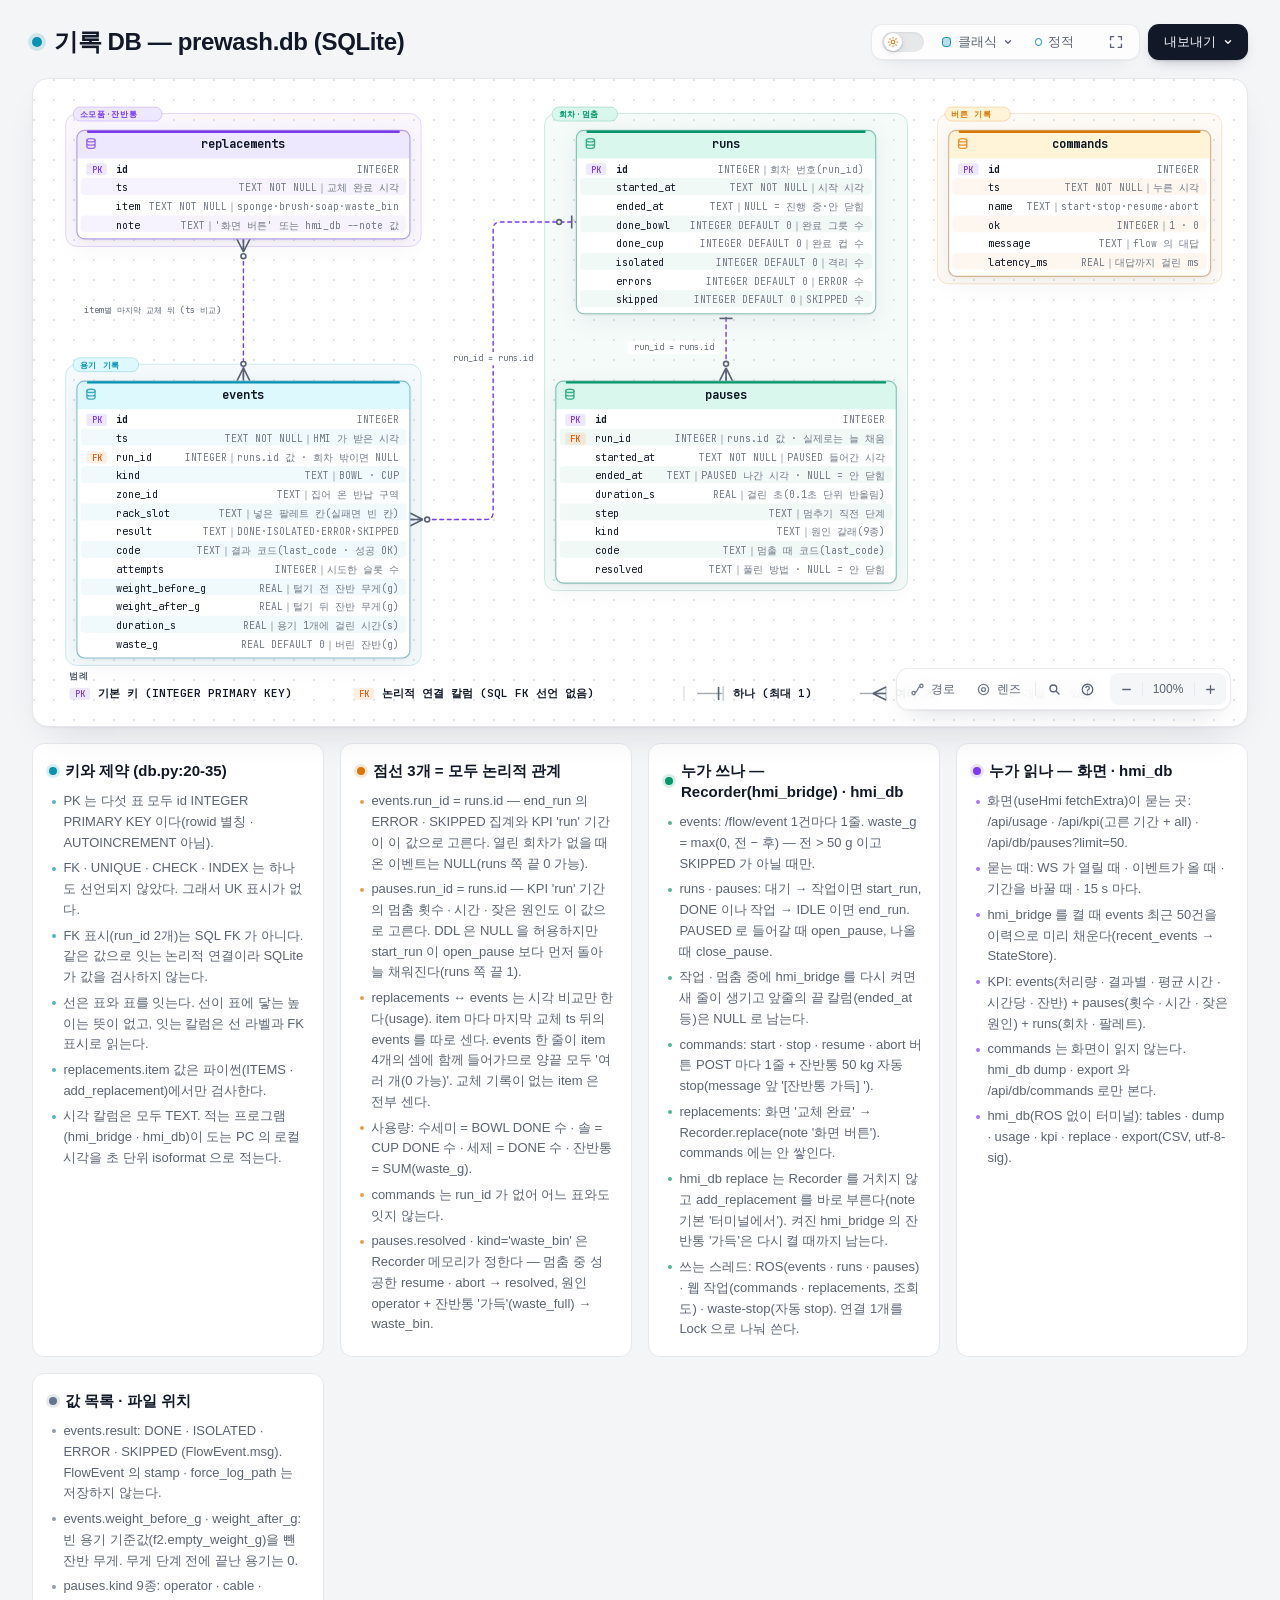
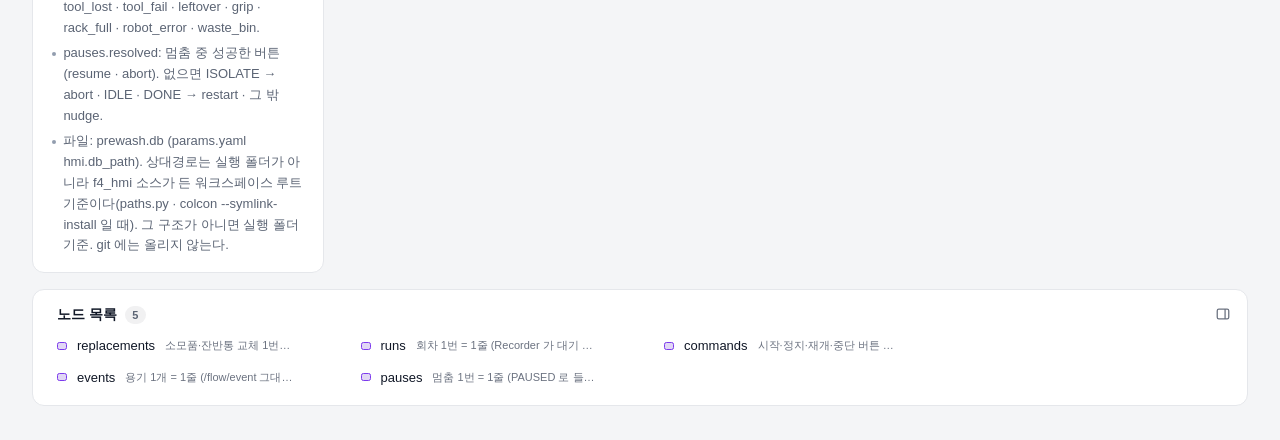
==== docs/images/archify/db_erd.html @ 3c0e1c31 "docs: 시스템 아키텍처를 draw.io · 아키파이 두 형식으로 — 협동-2 와 같은 README 구성 · README 사실 점검 반영 그림 (main 0e35e3a 코드 기준" ====
<!DOCTYPE html>
<html lang="ko" data-theme="dark" data-preset="classic">
<head>
  <meta charset="UTF-8">
  <meta name="viewport" content="width=device-width, initial-scale=1.0">
  <meta name="generator" content="archify 3.1.0">
  <meta name="archify-reader-contract" content="declared-wide-v1">
  <title>기록 DB — prewash.db (SQLite) 다이어그램</title>
  <script>
    // Resolve the theme before first paint so light-preference users don't
    // see a dark flash. The toolbar script below re-applies with UI state.
    (function () {
      try {
        var theme = null;
        try {
          var param = new URLSearchParams(window.location.search).get('theme');
          if (param === 'light' || param === 'dark') theme = param;
          if (new URLSearchParams(window.location.search).get('embed') === '1') {
            document.documentElement.setAttribute('data-embed', 'true');
          }
          if (new URLSearchParams(window.location.search).get('present') === '1') {
            document.documentElement.setAttribute('data-present', 'true');
          }
        } catch (_) {}
        if (!theme) {
          try { theme = localStorage.getItem('archify-theme'); } catch (_) {}
        }
        if (theme !== 'light' && theme !== 'dark') {
          theme = window.matchMedia('(prefers-color-scheme: light)').matches ? 'light' : 'dark';
        }
        document.documentElement.setAttribute('data-theme', theme);
      } catch (_) {}
    })();
  </script>
  <style id="archify-fonts">
/*
JetBrains Mono variable WOFF2 subsets from Google Fonts service revision v24.
These fixed bytes are shared by the viewer and its SVG/raster exports.
No local() source: an installed copy must not override the bundled font.
Uncovered characters (including CJK) still use the system fallback stack.
Upstream: https://github.com/JetBrains/JetBrainsMono

cyrillic-ext    1664 bytes  sha256 9343de2ca5d9549f792e7962375af8efb0f320c7643bfd36c884b5a30e5c396f
cyrillic        8892 bytes  sha256 4995a9a43ac659ec32fcd8b463755cd6a07b31a6e6b3894a6a153b661cf490e2
greek           6800 bytes  sha256 49c3da6c9a2b279b0f1f860f5cfb1f5dc38d88a5c7be9c9b1837bbc4e3db6111
vietnamese      5872 bytes  sha256 d44eb1936043a56038eb02dd70b243f379bef65783f94ec12f277550720411f1
latin-ext      11596 bytes  sha256 9c38cb2d0d2d93c1ee6e21fa78db76f13ea7e15e15cc64214c7ca89b6aaa35c4
latin          31340 bytes  sha256 2c32b9b3ee358c119e210f6f5195f9bd34894d78a785ff2e95d60e718e400af4

Copyright 2020 The JetBrains Mono Project Authors (https://github.com/JetBrains/JetBrainsMono)

This Font Software is licensed under the SIL Open Font License, Version 1.1.
This license is copied below, and is also available with a FAQ at:
https://openfontlicense.org


-----------------------------------------------------------
SIL OPEN FONT LICENSE Version 1.1 - 26 February 2007
-----------------------------------------------------------

PREAMBLE
The goals of the Open Font License (OFL) are to stimulate worldwide
development of collaborative font projects, to support the font creation
efforts of academic and linguistic communities, and to provide a free and
open framework in which fonts may be shared and improved in partnership
with others.

The OFL allows the licensed fonts to be used, studied, modified and
redistributed freely as long as they are not sold by themselves. The
fonts, including any derivative works, can be bundled, embedded,
redistributed and/or sold with any software provided that any reserved
names are not used by derivative works. The fonts and derivatives,
however, cannot be released under any other type of license. The
requirement for fonts to remain under this license does not apply
to any document created using the fonts or their derivatives.

DEFINITIONS
"Font Software" refers to the set of files released by the Copyright
Holder(s) under this license and clearly marked as such. This may
include source files, build scripts and documentation.

"Reserved Font Name" refers to any names specified as such after the
copyright statement(s).

"Original Version" refers to the collection of Font Software components as
distributed by the Copyright Holder(s).

"Modified Version" refers to any derivative made by adding to, deleting,
or substituting -- in part or in whole -- any of the components of the
Original Version, by changing formats or by porting the Font Software to a
new environment.

"Author" refers to any designer, engineer, programmer, technical
writer or other person who contributed to the Font Software.

PERMISSION & CONDITIONS
Permission is hereby granted, free of charge, to any person obtaining
a copy of the Font Software, to use, study, copy, merge, embed, modify,
redistribute, and sell modified and unmodified copies of the Font
Software, subject to the following conditions:

1) Neither the Font Software nor any of its individual components,
in Original or Modified Versions, may be sold by itself.

2) Original or Modified Versions of the Font Software may be bundled,
redistributed and/or sold with any software, provided that each copy
contains the above copyright notice and this license. These can be
included either as stand-alone text files, human-readable headers or
in the appropriate machine-readable metadata fields within text or
binary files as long as those fields can be easily viewed by the user.

3) No Modified Version of the Font Software may use the Reserved Font
Name(s) unless explicit written permission is granted by the corresponding
Copyright Holder. This restriction only applies to the primary font name as
presented to the users.

4) The name(s) of the Copyright Holder(s) or the Author(s) of the Font
Software shall not be used to promote, endorse or advertise any
Modified Version, except to acknowledge the contribution(s) of the
Copyright Holder(s) and the Author(s) or with their explicit written
permission.

5) The Font Software, modified or unmodified, in part or in whole,
must be distributed entirely under this license, and must not be
distributed under any other license. The requirement for fonts to
remain under this license does not apply to any document created
using the Font Software.

TERMINATION
This license becomes null and void if any of the above conditions are
not met.

DISCLAIMER
THE FONT SOFTWARE IS PROVIDED "AS IS", WITHOUT WARRANTY OF ANY KIND,
EXPRESS OR IMPLIED, INCLUDING BUT NOT LIMITED TO ANY WARRANTIES OF
MERCHANTABILITY, FITNESS FOR A PARTICULAR PURPOSE AND NONINFRINGEMENT
OF COPYRIGHT, PATENT, TRADEMARK, OR OTHER RIGHT. IN NO EVENT SHALL THE
COPYRIGHT HOLDER BE LIABLE FOR ANY CLAIM, DAMAGES OR OTHER LIABILITY,
INCLUDING ANY GENERAL, SPECIAL, INDIRECT, INCIDENTAL, OR CONSEQUENTIAL
DAMAGES, WHETHER IN AN ACTION OF CONTRACT, TORT OR OTHERWISE, ARISING
FROM, OUT OF THE USE OR INABILITY TO USE THE FONT SOFTWARE OR FROM
OTHER DEALINGS IN THE FONT SOFTWARE.
*/
    /* cyrillic-ext */
    @font-face { font-family: 'JetBrains Mono'; font-style: normal; font-weight: 400 800; font-display: swap;
      src: url([data-uri]) format('woff2');
      unicode-range: U+0460-052F, U+1C80-1C8A, U+20B4, U+2DE0-2DFF, U+A640-A69F, U+FE2E-FE2F; }
    /* cyrillic */
    @font-face { font-family: 'JetBrains Mono'; font-style: normal; font-weight: 400 800; font-display: swap;
      src: url([data-uri]) format('woff2');
      unicode-range: U+0301, U+0400-045F, U+0490-0491, U+04B0-04B1, U+2116; }
    /* greek */
    @font-face { font-family: 'JetBrains Mono'; font-style: normal; font-weight: 400 800; font-display: swap;
      src: url([data-uri]) format('woff2');
      unicode-range: U+0370-0377, U+037A-037F, U+0384-038A, U+038C, U+038E-03A1, U+03A3-03FF; }
    /* vietnamese */
    @font-face { font-family: 'JetBrains Mono'; font-style: normal; font-weight: 400 800; font-display: swap;
      src: url([data-uri]) format('woff2');
      unicode-range: U+0102-0103, U+0110-0111, U+0128-0129, U+0168-0169, U+01A0-01A1, U+01AF-01B0, U+0300-0301, U+0303-0304, U+0308-0309, U+0323, U+0329, U+1EA0-1EF9, U+20AB; }
    /* latin-ext */
    @font-face { font-family: 'JetBrains Mono'; font-style: normal; font-weight: 400 800; font-display: swap;
      src: url([data-uri]) format('woff2');
      unicode-range: U+0100-02BA, U+02BD-02C5, U+02C7-02CC, U+02CE-02D7, U+02DD-02FF, U+0304, U+0308, U+0329, U+1D00-1DBF, U+1E00-1E9F, U+1EF2-1EFF, U+2020, U+20A0-20AB, U+20AD-20C0, U+2113, U+2C60-2C7F, U+A720-A7FF; }
    /* latin */
    @font-face { font-family: 'JetBrains Mono'; font-style: normal; font-weight: 400 800; font-display: swap;
      src: url([data-uri]) format('woff2');
      unicode-range: U+0000-00FF, U+0131, U+0152-0153, U+02BB-02BC, U+02C6, U+02DA, U+02DC, U+0304, U+0308, U+0329, U+2000-206F, U+20AC, U+2122, U+2191, U+2193, U+2212, U+2215, U+FEFF, U+FFFD; }
  </style>
  <style>
    /* ==========================================================
       THEME VARIABLES — switch by toggling [data-theme] on <html>
       ========================================================== */
    :root,
    [data-theme="dark"] {
      --bg: #020617;
      --grid: #1e293b;
      --canvas-dot: rgba(148, 163, 184, 0.16);
      --text: #ffffff;
      --text-muted: #94a3b8;
      --text-dim: #475569;
      /* UI chrome and menu hints need more contrast than SVG .t-dim accents */
      --text-faint: #7d8da1;

      --panel: rgba(15, 23, 42, 0.5);
      --panel-border: #1e293b;
      --lane-fill: rgba(15, 23, 42, 0.22);
      --lane-stroke: #334155;

      --arrow: #94a3b8;
      --arrow-emphasis: #34d399;

      /* Opaque mask color used behind semi-transparent component fills
         so the arrows drawn underneath are properly hidden. */
      --mask: #0f172a;

      --frontend-fill:    rgba(8, 51, 68, 0.4);
      --frontend-stroke:  #22d3ee;
      --backend-fill:     rgba(6, 78, 59, 0.4);
      --backend-stroke:   #34d399;
      --database-fill:    rgba(76, 29, 149, 0.4);
      --database-stroke:  #a78bfa;
      --cloud-fill:       rgba(120, 53, 15, 0.3);
      --cloud-stroke:     #fbbf24;
      --security-fill:    rgba(136, 19, 55, 0.4);
      --security-stroke:  #fb7185;
      --messagebus-fill:  rgba(251, 146, 60, 0.3);
      --messagebus-stroke:#fb923c;
      --external-fill:    rgba(30, 41, 59, 0.5);
      --external-stroke:  #94a3b8;

      --toolbar-bg:       rgba(15, 23, 42, 0.8);
      --toolbar-border:   #334155;
      --toolbar-text:     #e2e8f0;
      --toolbar-hover:    rgba(15, 23, 42, 0.95);
      --toolbar-menu-bg:  #0f172a;
    }

    [data-theme="light"] {
      --bg: #f4f5f7;
      --grid: #e9edf2;
      --canvas-dot: #e2e7ec;
      --text: #111827;
      --text-muted: #5b6474;
      --text-dim: #9aa3b2;
      --text-faint: #6b7280;

      --panel: #ffffff;
      --panel-border: #e5e7eb;
      --lane-fill: rgba(248, 250, 252, 0.65);
      --lane-stroke: #cbd5e1;

      --arrow: #64748b;
      --arrow-emphasis: #059669;

      --mask: #ffffff;

      --frontend-fill: rgba(34, 211, 238, 0.15);
      --frontend-stroke: #0891b2;
      --backend-fill: rgba(52, 211, 153, 0.18);
      --backend-stroke: #059669;
      --database-fill: rgba(167, 139, 250, 0.2);
      --database-stroke: #7c3aed;
      --cloud-fill: rgba(251, 191, 36, 0.18);
      --cloud-stroke: #d97706;
      --security-fill: rgba(251, 113, 133, 0.15);
      --security-stroke: #e11d48;
      --messagebus-fill: rgba(251, 146, 60, 0.15);
      --messagebus-stroke: #ea580c;
      --external-fill: rgba(148, 163, 184, 0.18);
      --external-stroke: #64748b;

      --toolbar-bg:       rgba(255, 255, 255, 0.92);
      --toolbar-border:   #cbd5e1;
      --toolbar-text:     #334155;
      --toolbar-hover:    #ffffff;
      --toolbar-menu-bg:  #ffffff;
    }

    /* ==========================================================
       SIGNAL FLOW — an opt-in, motion-forward visual preset.
       The variables also target a standalone exported SVG, whose
       root carries data-preset and data-theme directly.
       ========================================================== */
    [data-preset="signal-flow"][data-theme="dark"] {
      --bg: #030711;
      --grid: #15233a;
      --panel: rgba(6, 14, 28, 0.78);
      --panel-border: #1d3350;
      --lane-fill: rgba(9, 22, 40, 0.5);
      --lane-stroke: #2c4564;
      --text: #f5fbff;
      --text-muted: #9eb0c7;
      --text-dim: #52667f;
      --text-faint: #7890ad;
      --mask: #07101e;
      --frontend-fill: rgba(6, 182, 212, 0.14);
      --frontend-stroke: #67e8f9;
      --backend-fill: rgba(16, 185, 129, 0.14);
      --backend-stroke: #5eead4;
      --database-fill: rgba(139, 92, 246, 0.16);
      --database-stroke: #c4b5fd;
      --cloud-fill: rgba(245, 158, 11, 0.13);
      --cloud-stroke: #fcd34d;
      --security-fill: rgba(244, 63, 94, 0.13);
      --security-stroke: #fda4af;
      --messagebus-fill: rgba(249, 115, 22, 0.13);
      --messagebus-stroke: #fdba74;
      --external-fill: rgba(71, 85, 105, 0.24);
      --external-stroke: #a5b4c7;
      --arrow: #7890ad;
      --arrow-emphasis: #2dd4bf;
      --toolbar-bg: rgba(7, 16, 30, 0.86);
      --toolbar-border: #29415f;
      --toolbar-menu-bg: #07101e;
    }

    [data-preset="signal-flow"][data-theme="light"] {
      --bg: #f4f9fc;
      --grid: #d4e5ee;
      --panel: rgba(255, 255, 255, 0.82);
      --panel-border: #bfd5e2;
      --lane-fill: rgba(232, 243, 248, 0.62);
      --lane-stroke: #a9c5d5;
      --text: #102638;
      --text-muted: #587287;
      --text-dim: #8aa2b4;
      --text-faint: #668397;
      --mask: #ffffff;
      --frontend-fill: rgba(6, 182, 212, 0.09);
      --frontend-stroke: #0789a1;
      --backend-fill: rgba(5, 150, 105, 0.09);
      --backend-stroke: #087f69;
      --database-fill: rgba(124, 58, 237, 0.09);
      --database-stroke: #7254c7;
      --cloud-fill: rgba(217, 119, 6, 0.08);
      --cloud-stroke: #b9670b;
      --security-fill: rgba(225, 29, 72, 0.08);
      --security-stroke: #c53a59;
      --messagebus-fill: rgba(234, 88, 12, 0.08);
      --messagebus-stroke: #c65f27;
      --external-fill: rgba(100, 116, 139, 0.1);
      --external-stroke: #607a8c;
      --arrow: #7b97aa;
      --arrow-emphasis: #0d9488;
    }

    /* ==========================================================
       BLUEPRINT — a review-first drafting preset for deployment,
       infrastructure, and technical design documentation. It keeps
       the same semantic palette and geometry while trading glow for
       precise grid contrast, squared materials, and drafting marks.
       ========================================================== */
    [data-preset="blueprint"][data-theme="dark"] {
      --bg: #06131f;
      --grid: #17425a;
      --panel: rgba(7, 27, 43, 0.9);
      --panel-border: #27627f;
      --lane-fill: rgba(10, 43, 66, 0.36);
      --lane-stroke: #34799a;
      --text: #e3f6ff;
      --text-muted: #91b8ca;
      --text-dim: #557e92;
      --text-faint: #739caf;
      --mask: #0a2031;
      --frontend-fill: rgba(26, 157, 193, 0.14);
      --frontend-stroke: #66d9ef;
      --backend-fill: rgba(31, 155, 124, 0.13);
      --backend-stroke: #69dfbd;
      --database-fill: rgba(120, 105, 196, 0.14);
      --database-stroke: #b4a8ff;
      --cloud-fill: rgba(197, 145, 43, 0.13);
      --cloud-stroke: #ffd166;
      --security-fill: rgba(199, 76, 104, 0.13);
      --security-stroke: #ff8da1;
      --messagebus-fill: rgba(207, 112, 49, 0.13);
      --messagebus-stroke: #ffad66;
      --external-fill: rgba(84, 119, 139, 0.18);
      --external-stroke: #a7cad9;
      --arrow: #78a3b7;
      --arrow-emphasis: #64dfc1;
      --toolbar-bg: rgba(7, 28, 45, 0.92);
      --toolbar-border: #34799a;
      --toolbar-text: #d8f3ff;
      --toolbar-hover: rgba(18, 58, 83, 0.95);
      --toolbar-menu-bg: #0a2031;
    }

    [data-preset="blueprint"][data-theme="light"] {
      --bg: #edf7fa;
      --grid: #b5d5e1;
      --panel: rgba(249, 253, 255, 0.94);
      --panel-border: #78aabd;
      --lane-fill: rgba(210, 232, 240, 0.42);
      --lane-stroke: #83b2c4;
      --text: #123344;
      --text-muted: #4e7486;
      --text-dim: #86a6b4;
      --text-faint: #668c9d;
      --mask: #f9fdff;
      --frontend-fill: rgba(8, 145, 178, 0.08);
      --frontend-stroke: #087f9c;
      --backend-fill: rgba(5, 128, 101, 0.08);
      --backend-stroke: #08755f;
      --database-fill: rgba(100, 75, 180, 0.08);
      --database-stroke: #6757a8;
      --cloud-fill: rgba(181, 120, 15, 0.08);
      --cloud-stroke: #a86609;
      --security-fill: rgba(190, 48, 80, 0.07);
      --security-stroke: #b32f50;
      --messagebus-fill: rgba(196, 81, 22, 0.07);
      --messagebus-stroke: #b65120;
      --external-fill: rgba(79, 112, 128, 0.08);
      --external-stroke: #506f7e;
      --arrow: #6d93a5;
      --arrow-emphasis: #087f69;
      --toolbar-bg: rgba(247, 252, 254, 0.94);
      --toolbar-border: #8ab5c5;
      --toolbar-text: #294f61;
      --toolbar-hover: #ffffff;
      --toolbar-menu-bg: #f9fdff;
    }

    /* ==========================================================
       EDITORIAL — a warm, publication-minded preset for design
       reviews, launch notes, and documentation. The diagram keeps
       the same semantic palette and exact geometry, but trades
       software chrome for paper, ink, ruled structure, and one
       restrained vermilion accent.
       ========================================================== */
    [data-preset="editorial"][data-theme="dark"] {
      --bg: #181611;
      --grid: #39342a;
      --panel: rgba(35, 31, 24, 0.96);
      --panel-border: #625a4a;
      --lane-fill: rgba(52, 46, 35, 0.46);
      --lane-stroke: #726957;
      --text: #f4eddf;
      --text-muted: #b9ae9b;
      --text-dim: #776e60;
      --text-faint: #9d917e;
      --mask: #231f18;
      --frontend-fill: rgba(43, 133, 142, 0.16);
      --frontend-stroke: #7fc6c7;
      --backend-fill: rgba(63, 132, 92, 0.16);
      --backend-stroke: #8fc29e;
      --database-fill: rgba(117, 91, 141, 0.17);
      --database-stroke: #c0a4d0;
      --cloud-fill: rgba(170, 119, 49, 0.16);
      --cloud-stroke: #d8ad68;
      --security-fill: rgba(157, 69, 65, 0.17);
      --security-stroke: #df9085;
      --messagebus-fill: rgba(174, 79, 42, 0.16);
      --messagebus-stroke: #df946f;
      --external-fill: rgba(126, 115, 96, 0.18);
      --external-stroke: #b8ad99;
      --arrow: #948978;
      --arrow-emphasis: #dd6b3d;
      --toolbar-bg: rgba(35, 31, 24, 0.92);
      --toolbar-border: #625a4a;
      --toolbar-text: #eee5d5;
      --toolbar-hover: #302a20;
      --toolbar-menu-bg: #231f18;
    }

    [data-preset="editorial"][data-theme="light"] {
      --bg: #f2eee5;
      --grid: #d8d0c2;
      --panel: rgba(251, 248, 241, 0.97);
      --panel-border: #c4b9a6;
      --lane-fill: rgba(229, 221, 207, 0.42);
      --lane-stroke: #b8aa94;
      --text: #242018;
      --text-muted: #6f6658;
      --text-dim: #a09788;
      --text-faint: #817767;
      --mask: #fbf8f1;
      --frontend-fill: rgba(31, 117, 126, 0.09);
      --frontend-stroke: #287e84;
      --backend-fill: rgba(42, 119, 75, 0.09);
      --backend-stroke: #397b53;
      --database-fill: rgba(105, 75, 130, 0.09);
      --database-stroke: #765d86;
      --cloud-fill: rgba(157, 103, 31, 0.1);
      --cloud-stroke: #9a671f;
      --security-fill: rgba(153, 58, 52, 0.09);
      --security-stroke: #9e463f;
      --messagebus-fill: rgba(182, 70, 27, 0.09);
      --messagebus-stroke: #ad4b25;
      --external-fill: rgba(101, 91, 75, 0.09);
      --external-stroke: #746b5e;
      --arrow: #8a806f;
      --arrow-emphasis: #bb4c23;
      --toolbar-bg: rgba(251, 248, 241, 0.94);
      --toolbar-border: #c4b9a6;
      --toolbar-text: #40392f;
      --toolbar-hover: #fffdf8;
      --toolbar-menu-bg: #fbf8f1;
    }

    * { margin: 0; padding: 0; box-sizing: border-box; }

    body {
      --archify-page-top: 2rem;
      font-family: -apple-system, BlinkMacSystemFont, 'Segoe UI', 'PingFang SC', 'Hiragino Sans GB', 'Microsoft YaHei', 'Noto Sans CJK SC', 'Noto Sans', Roboto, 'Helvetica Neue', Arial, sans-serif;
      -webkit-font-smoothing: antialiased;
      background: var(--bg);
      min-height: 100vh;
      padding: var(--archify-page-top) 2rem 2rem;
      color: var(--text);
      /* Theme surfaces change together; animating the page background leaves it
         visibly out of sync with the SVG and panel for the first 200ms. */
    }

    html[data-preset="signal-flow"] body {
      background-image:
        radial-gradient(circle at 18% -8%, rgba(34, 211, 238, 0.14), transparent 34rem),
        radial-gradient(circle at 92% 18%, rgba(139, 92, 246, 0.12), transparent 30rem);
      background-attachment: fixed;
    }
    html[data-preset="signal-flow"][data-theme="light"] body {
      background-image:
        radial-gradient(circle at 18% -8%, rgba(6, 182, 212, 0.12), transparent 34rem),
        radial-gradient(circle at 92% 18%, rgba(139, 92, 246, 0.08), transparent 30rem);
    }
    html[data-preset="blueprint"] body {
      background-image:
        linear-gradient(var(--grid) 1px, transparent 1px),
        linear-gradient(90deg, var(--grid) 1px, transparent 1px);
      background-size: 32px 32px;
      background-position: -1px -1px;
      background-attachment: fixed;
    }
    html[data-preset="editorial"] body {
      background-image:
        linear-gradient(90deg, transparent 0, transparent 5.4rem, color-mix(in srgb, var(--security-stroke) 18%, transparent) 5.4rem, color-mix(in srgb, var(--security-stroke) 18%, transparent) calc(5.4rem + 1px), transparent calc(5.4rem + 1px)),
        repeating-linear-gradient(0deg, transparent 0, transparent 31px, color-mix(in srgb, var(--grid) 36%, transparent) 31px, color-mix(in srgb, var(--grid) 36%, transparent) 32px);
      background-attachment: fixed;
    }

    /* Gallery/embed mode keeps the generated artifact as the source of truth
       while presenting only its diagram surface inside a proof card. */
    html[data-embed="true"] body {
      min-height: 0;
      padding: 0;
      overflow: hidden;
      background: var(--bg);
      background-image: none;
    }
    html[data-embed="true"] .toolbar,
    html[data-embed="true"] .header,
    html[data-embed="true"] .cards,
    html[data-embed="true"] .diagram-nav,
    html[data-embed="true"] .overview-map,
    html[data-embed="true"] .focus-chip,
    html[data-embed="true"] .route-probe,
    html[data-embed="true"] .semantic-lens,
    html[data-embed="true"] .diagram-guide,
    html[data-embed="true"] .node-finder,
    html[data-embed="true"] .node-outline { display: none !important; }
    html[data-embed="true"] .container { max-width: none; }
    html[data-embed="true"] .diagram-container {
      padding: 0.5rem;
      border: 0;
      border-radius: 0;
      box-shadow: none;
    }
    html[data-embed="true"] .diagram-container svg { min-width: 0; }

    /* Presentation Stage is a viewer-only layer: it gives the live diagram
       the viewport while keeping guided views, theme, focus, and exports real.
       Embed mode wins when both query parameters are present. */
    html[data-present="true"]:not([data-embed="true"]) body {
      --archify-page-top: 1rem;
      height: 100dvh;
      min-height: 0;
      padding: 1rem;
      overflow: hidden;
    }
    html[data-present="true"]:not([data-embed="true"]) .container {
      display: flex;
      flex-direction: column;
      gap: 0.75rem;
      width: 100%;
      max-width: none;
      height: calc(100dvh - 2rem);
    }
    html[data-present="true"]:not([data-embed="true"]) .header {
      flex: none;
      min-width: 0;
      margin: 0;
      padding-right: 23rem;
    }
    html[data-present="true"]:not([data-embed="true"]) .header-row { margin-bottom: 0.25rem; }
    html[data-present="true"]:not([data-embed="true"]) .subtitle {
      overflow: hidden;
      text-overflow: ellipsis;
      white-space: nowrap;
    }

    html[data-present="true"]:not([data-embed="true"]) .diagram-container {
      display: flex;
      flex: 1 1 auto;
      align-items: center;
      justify-content: center;
      min-height: 0;
      padding: 0.75rem;
      padding-bottom: calc(0.75rem + var(--archify-nav-reserve));
    }
    html[data-present="true"]:not([data-embed="true"]) .diagram-container > svg {
      flex: 1 1 auto;
      height: 100%;
      min-height: 0;
      width: 100%;
      min-width: 0;
    }
    html[data-present="true"]:not([data-embed="true"]) .cards { display: none; }
    html[data-present="true"]:not([data-embed="true"]) #btn-present {
      border-color: var(--frontend-stroke);
      color: var(--frontend-stroke);
    }

    /* The reader owns only the outer scale. Compact automatic sequences fit at
       their authored text size or larger. Long sequences and waterfall rows
       favor reading width and page scroll; other diagrams keep height fitting.
       Small automatic canvases retain a modest scale inside a usable shell.
       Every strategy preserves the authored SVG/viewBox and semantic geometry. */
    .container {
      width: 100%;
      max-width: var(--archify-reader-width, 1440px);
      margin: 0 auto;
    }
    html[data-reader-area="true"] .diagram-container {
      min-height: var(--archify-diagram-min-height);
      display: flex;
      align-items: center;
    }
    html[data-reader-area="true"] .diagram-container > svg { flex-shrink: 0; }
    /* The original SVG legend can use the outer corner while the capped or fitted
       diagram stays centered. The container still clips all outer paint. */
    .diagram-container:has([data-reader-legend-corner]) > svg { overflow: visible; }
    .diagram-container [data-reader-legend-corner] {
      transform-origin: 0 0;
      transform-box: view-box;
      transform: var(--archify-reader-legend-transform);
    }
    html[data-reader-narrow="true"]:not([data-present="true"]) .diagram-container > svg {
      min-width: 0;
      max-width: var(--archify-diagram-max-width);
      margin-inline: auto;
    }
    @media (min-width: 768px) and (max-height: 920px) {
      .header { margin-bottom: 1rem; }
      .diagram-container { padding: 1rem; }
      .cards { margin-top: 1rem; }
      .card { padding: 1rem; }
    }

    .header { margin-bottom: 1.5rem; padding-right: 29.5rem; }

    html[data-preset="signal-flow"] .header,
    html[data-preset="blueprint"] .header,
    html[data-preset="editorial"] .header { padding-right: 29.5rem; }

    .header-row {
      display: flex;
      align-items: center;
      gap: 0.75rem;
      min-height: 2.75rem;
      margin-bottom: 0.25rem;
    }

    .pulse-dot {
      flex: none;
      width: 10px;
      height: 10px;
      background: var(--frontend-stroke);
      border-radius: 50%;
      box-shadow: 0 0 0 4px color-mix(in srgb, var(--frontend-stroke) 16%, transparent);
      animation: none;
    }

    html[data-motion-capable="true"] .pulse-dot { animation: pulse 2s infinite; }

    @keyframes pulse {
      0%, 100% { opacity: 1; }
      50% { opacity: 0.5; }
    }

    h1 {
      font-size: 1.5rem;
      font-weight: 650;
      line-height: 1.25;
      letter-spacing: -0.015em;
    }

    .subtitle {
      color: var(--text-muted);
      font-size: 0.875rem;
      line-height: 1.55;
      margin-left: 1.375rem;
    }

    html[data-preset="signal-flow"] .header-row::after {
      content: attr(data-preset-badge-signal-flow);
      flex: none;
      margin-left: 0.25rem;
      color: var(--frontend-stroke);
      border: 1px solid var(--frontend-stroke);
      border-radius: 999px;
      padding: 0.28rem 0.6rem;
      font-size: 0.625rem;
      letter-spacing: 0.12em;
      opacity: 0.82;
      box-shadow: 0 0 20px rgba(34, 211, 238, 0.12);
      white-space: nowrap;
    }

    html[data-preset="blueprint"] .pulse-dot {
      width: 10px;
      height: 10px;
      border: 1px solid var(--frontend-stroke);
      border-radius: 1px;
      background: transparent;
      box-shadow: inset 0 0 0 2px var(--bg);
      transform: rotate(45deg);
      animation: none;
    }
    html[data-preset="blueprint"] .header-row::after {
      content: attr(data-preset-badge-blueprint);
      flex: none;
      margin-left: 0.25rem;
      padding: 0.28rem 0.55rem;
      border-top: 1px solid var(--frontend-stroke);
      border-bottom: 1px solid var(--frontend-stroke);
      color: var(--frontend-stroke);
      font-size: 0.5625rem;
      font-weight: 700;
      letter-spacing: 0.14em;
      white-space: nowrap;
    }

    html[data-preset="editorial"] h1,
    html[data-preset="editorial"] .card h3 {
      font-family: Georgia, 'Times New Roman', 'Songti SC', STSong, serif;
      letter-spacing: -0.02em;
    }
    html[data-preset="editorial"] h1 { font-size: 1.72rem; font-weight: 600; }
    html[data-preset="editorial"] .pulse-dot {
      width: 9px;
      height: 9px;
      border: 1px solid var(--arrow-emphasis);
      border-radius: 0;
      background: var(--arrow-emphasis);
      box-shadow: 0 0 0 3px color-mix(in srgb, var(--arrow-emphasis) 14%, transparent);
      transform: rotate(45deg);
      animation: none;
    }
    html[data-preset="editorial"] .header-row::after {
      content: attr(data-preset-badge-editorial);
      flex: none;
      margin-left: 0.25rem;
      padding: 0.32rem 0 0.24rem;
      border-bottom: 2px solid var(--arrow-emphasis);
      color: var(--arrow-emphasis);
      font-family: Georgia, 'Times New Roman', serif;
      font-size: 0.625rem;
      font-style: italic;
      font-weight: 600;
      letter-spacing: 0.08em;
      white-space: nowrap;
    }

    .diagram-container {
      --archify-nav-reserve: 0px;
      background: var(--panel);
      border-radius: 1rem;
      border: 1px solid var(--panel-border);
      box-shadow: 0 1px 2px rgba(15, 23, 42, 0.04), 0 16px 40px -20px rgba(15, 23, 42, 0.18);
      padding: 1.5rem;
      padding-bottom: calc(1.5rem + var(--archify-nav-reserve));
      overflow: hidden;
      position: relative;
    }

    html[data-preset="signal-flow"] .diagram-container {
      position: relative;
      overflow: hidden;
      background: linear-gradient(180deg, rgba(8, 20, 38, 0.82), rgba(3, 8, 18, 0.94));
      box-shadow: inset 0 1px 0 rgba(255, 255, 255, 0.04), 0 28px 80px rgba(0, 0, 0, 0.34);
    }
    html[data-preset="signal-flow"][data-theme="light"] .diagram-container {
      background: linear-gradient(180deg, rgba(255, 255, 255, 0.9), rgba(237, 246, 250, 0.94));
      box-shadow: inset 0 1px 0 rgba(255, 255, 255, 0.72), 0 24px 60px rgba(45, 78, 99, 0.12);
    }
    html[data-preset="blueprint"] .diagram-container {
      border-color: var(--panel-border);
      border-radius: 0.35rem;
      background: var(--panel);
      box-shadow:
        inset 0 0 0 1px color-mix(in srgb, var(--panel-border) 34%, transparent),
        0 18px 48px rgba(0, 0, 0, 0.16);
    }
    html[data-preset="blueprint"] .diagram-container::after {
      content: "";
      position: absolute;
      z-index: 10;
      inset: 0.7rem;
      pointer-events: none;
      background:
        linear-gradient(var(--frontend-stroke), var(--frontend-stroke)) left top / 1.35rem 1px no-repeat,
        linear-gradient(var(--frontend-stroke), var(--frontend-stroke)) left top / 1px 1.35rem no-repeat,
        linear-gradient(var(--frontend-stroke), var(--frontend-stroke)) right top / 1.35rem 1px no-repeat,
        linear-gradient(var(--frontend-stroke), var(--frontend-stroke)) right top / 1px 1.35rem no-repeat,
        linear-gradient(var(--frontend-stroke), var(--frontend-stroke)) left bottom / 1.35rem 1px no-repeat,
        linear-gradient(var(--frontend-stroke), var(--frontend-stroke)) left bottom / 1px 1.35rem no-repeat,
        linear-gradient(var(--frontend-stroke), var(--frontend-stroke)) right bottom / 1.35rem 1px no-repeat,
        linear-gradient(var(--frontend-stroke), var(--frontend-stroke)) right bottom / 1px 1.35rem no-repeat;
      opacity: 0.58;
    }
    html[data-preset="editorial"] .diagram-container {
      overflow: hidden;
      border-color: var(--panel-border);
      border-radius: 0.38rem;
      background:
        linear-gradient(90deg, color-mix(in srgb, var(--security-fill) 58%, transparent), transparent 12%),
        var(--panel);
      box-shadow:
        0 1px 0 color-mix(in srgb, var(--text) 6%, transparent),
        0 18px 48px color-mix(in srgb, #000 19%, transparent);
    }
    html[data-preset="editorial"] .diagram-container::after {
      position: absolute;
      z-index: 10;
      top: 0.72rem;
      right: 1.25rem;
      padding: 0.2rem 0.52rem;
      border: 1px solid var(--panel-border);
      background: var(--panel);
      color: var(--arrow-emphasis);
      content: attr(data-preset-badge-editorial-plate);
      font-family: Georgia, 'Times New Roman', serif;
      font-size: 0.52rem;
      font-style: italic;
      font-weight: 600;
      letter-spacing: 0.09em;
      pointer-events: none;
    }
    html[data-embed="true"][data-preset="editorial"] .diagram-container::after { display: none; }
    html[data-motion-capable="true"][data-preset="signal-flow"][data-ambient-entry="running"] .diagram-container::before {
      content: "";
      position: absolute;
      inset: 0;
      pointer-events: none;
      background: linear-gradient(115deg, transparent 28%, rgba(103, 232, 249, 0.035) 48%, transparent 68%);
      transform: translateX(-70%);
      animation: archify-signal-scan 4.8s ease-in-out 1 both;
    }

    /* Motion Governor gives the reader a real static state and gives the
       strongest semantic action the only motion budget. Atmosphere resets to
       its authored base instead of freezing mid-cycle. Static artifacts never
       start a decorative pulse or scan. */
    html:not([data-motion-capable="true"]) svg[data-animation="trace"] [data-animate] {
      animation: none !important;
    }
    html:not([data-motion-capable="true"]) svg[data-animation="trace"] [data-graph-role="automatic-crossover"]:has(> [data-animate="edge"]) > [data-graph-role="automatic-crossover-underlay"] {
      animation: none !important;
    }
    html[data-motion="still"] .pulse-dot,
    html[data-motion="still"] .diagram-container::before,
    html[data-motion="still"] svg[data-animation="trace"] [data-animate],
    html[data-motion-owner] .pulse-dot,
    html[data-motion-owner] .diagram-container::before,
    html[data-motion-owner] svg[data-animation="trace"] [data-animate],
    html[data-embed="true"] .pulse-dot,
    html[data-embed="true"] .diagram-container::before,
    html[data-share-playback="true"] .pulse-dot,
    html[data-share-playback="true"] .diagram-container::before,
    html[data-document-hidden="true"] .pulse-dot,
    html[data-document-hidden="true"] .diagram-container::before,
    html[data-document-hidden="true"] svg[data-animation="trace"] [data-animate],
    html[data-motion="still"] svg[data-animation="trace"] [data-graph-role="automatic-crossover"]:has(> [data-animate="edge"]) > [data-graph-role="automatic-crossover-underlay"],
    html[data-motion-owner] svg[data-animation="trace"] [data-graph-role="automatic-crossover"]:has(> [data-animate="edge"]) > [data-graph-role="automatic-crossover-underlay"],
    html[data-embed="true"] svg[data-animation="trace"] [data-graph-role="automatic-crossover"]:has(> [data-animate="edge"]) > [data-graph-role="automatic-crossover-underlay"],
    html[data-share-playback="true"] svg[data-animation="trace"] [data-graph-role="automatic-crossover"]:has(> [data-animate="edge"]) > [data-graph-role="automatic-crossover-underlay"],
    html[data-document-hidden="true"] svg[data-animation="trace"] [data-graph-role="automatic-crossover"]:has(> [data-animate="edge"]) > [data-graph-role="automatic-crossover-underlay"] {
      animation: none !important;
    }
    html[data-motion="still"] .diagram-container::before,
    html[data-motion-owner] .diagram-container::before,
    html[data-embed="true"] .diagram-container::before,
    html[data-share-playback="true"] .diagram-container::before {
      opacity: 0;
    }
    html[data-motion="still"] .intent-trace-flow,
    html[data-motion="still"] .route-probe-flow,
    html[data-motion="still"] .route-journey-flow,
    html[data-motion="still"] .semantic-lens-flow,
    html[data-motion="still"] .diagram-guide,
    html[data-motion="still"] .overview-map-live,
    html[data-document-hidden="true"] .intent-trace-flow,
    html[data-document-hidden="true"] .route-probe-flow,
    html[data-document-hidden="true"] .route-journey-flow,
    html[data-document-hidden="true"] .semantic-lens-flow,
    html[data-document-hidden="true"] .diagram-guide,
    html[data-document-hidden="true"] .overview-map-live {
      animation: none !important;
    }

    html[data-motion="still"] .intent-trace-flow,
    html[data-motion="still"] .route-probe-flow {
      stroke-dasharray: none;
      stroke-dashoffset: 0;
      opacity: 0.72;
    }
    html[data-motion="still"] .route-journey-overlay,
    html[data-document-hidden="true"] .route-journey-overlay { display: none !important; }
    html[data-motion="still"] .relationship-pulse-overlay { display: none !important; }

    html[data-motion="still"] svg [data-node-id],
    html[data-motion="still"] svg [data-edge-from],
    html[data-motion="still"] svg [data-detail],
    html[data-motion="still"] svg [data-detail-anchor],
    html[data-motion="still"] svg [data-legend-hit],
    html[data-motion="still"] svg {
      transition: none !important;
    }

    svg {
      font-family: 'JetBrains Mono', ui-monospace, SFMono-Regular, Menlo, Consolas, 'DejaVu Sans Mono', 'Liberation Mono', 'Noto Sans Mono CJK SC', 'PingFang SC', 'Hiragino Sans GB', 'Microsoft YaHei', monospace;
      width: 100%;
      min-width: min(900px, 100%);
      display: block;
      transform-origin: 0 0;
      transition: transform 0.18s ease;
    }

    .diagram-container.is-camera-moving svg {
      transition: transform 0.42s cubic-bezier(0.22, 1, 0.36, 1);
    }
    .diagram-container.is-camera-transaction svg { transition: none; }
    .diagram-container.is-pannable { cursor: grab; }
    .diagram-container.is-panning { cursor: grabbing; user-select: none; }
    .diagram-container.is-panning svg { transition: none; }

    .diagram-nav {
      position: absolute;
      right: 1rem;
      bottom: 1rem;
      z-index: 12;
      translate: 0 calc(-1 * var(--archify-dock-lift, 0px));
      display: inline-flex;
      align-items: center;
      max-width: calc(100% - 2rem);
      padding: 0.25rem;
      gap: 0.0625rem;
      overflow-x: auto;
      border: 1px solid color-mix(in srgb, var(--panel-border) 80%, transparent);
      border-radius: 0.75rem;
      background: color-mix(in srgb, var(--panel) 84%, transparent);
      box-shadow: 0 1px 2px rgba(15, 23, 42, 0.05), 0 10px 28px -14px rgba(15, 23, 42, 0.28);
      backdrop-filter: blur(14px) saturate(1.2);
      scrollbar-width: none;
    }
    .diagram-nav::-webkit-scrollbar { display: none; }
    .diagram-nav button,
    .focus-chip button {
      border: 0;
      background: transparent;
      color: var(--toolbar-text);
      font: inherit;
      cursor: pointer;
    }
    .diagram-nav button {
      min-width: 2rem;
      height: 2rem;
      padding: 0 0.4rem;
      border-radius: 0.5rem;
      color: var(--text-muted);
      font-size: 0.75rem;
      font-weight: 500;
      letter-spacing: 0;
      transition: background 0.15s, color 0.15s;
    }
    .diagram-nav button:hover,
    .diagram-nav button:focus-visible {
      color: var(--text);
      background: color-mix(in srgb, var(--text) 6%, transparent);
    }
    .diagram-nav button:hover,
    .diagram-nav button:focus-visible,
    .focus-chip button:hover,
    .focus-chip button:focus-visible { background: var(--toolbar-hover); }
    .diagram-nav button:focus-visible,
    .focus-chip button:focus-visible {
      outline: 2px solid var(--frontend-stroke);
      outline-offset: 1px;
    }
    .diagram-nav button:disabled { opacity: 0.38; cursor: default; }
    /* The Guide stays on the ? shortcut; Map only earns dock space once the
       reader has zoomed past the full diagram (or opened it from the keyboard). */
    .diagram-nav button[hidden] { display: none; }
    .diagram-container:not(.is-pannable) #btn-overview-map:not([data-radar-requested]):not(:focus) { display: none; }
    .diagram-nav button:disabled:hover { background: transparent; }
    .diagram-nav #btn-route-probe,
    .diagram-nav #btn-overview-map,
    .diagram-nav #btn-semantic-lens {
      min-width: auto;
      padding-inline: 0.6rem;
      color: var(--text-muted);
      font-weight: 500;
    }
    .diagram-nav #btn-node-finder,
    .diagram-nav [data-view="out"] {
      position: relative;
      margin-left: 0.375rem;
    }
    .diagram-nav #btn-node-finder::before,
    .diagram-nav [data-view="out"]::before {
      position: absolute;
      top: 0.55rem;
      bottom: 0.55rem;
      left: -0.19rem;
      width: 1px;
      background: color-mix(in srgb, var(--panel-border) 90%, transparent);
      content: "";
      pointer-events: none;
    }
    .diagram-nav-icon {
      display: block;
      width: 0.95rem;
      height: 0.95rem;
      margin: auto;
      background: currentColor;
      -webkit-mask-position: center;
      -webkit-mask-repeat: no-repeat;
      -webkit-mask-size: contain;
      mask-position: center;
      mask-repeat: no-repeat;
      mask-size: contain;
    }
    .diagram-nav-icon.find {
      -webkit-mask-image: url("data:image/svg+xml,%3Csvg xmlns='http://www.w3.org/2000/svg' viewBox='0 0 20 20'%3E%3Ccircle cx='8.5' cy='8.5' r='4.5' fill='none' stroke='black' stroke-width='1.8'/%3E%3Cpath d='m12 12 4 4' fill='none' stroke='black' stroke-width='1.8' stroke-linecap='round'/%3E%3C/svg%3E");
      mask-image: url("data:image/svg+xml,%3Csvg xmlns='http://www.w3.org/2000/svg' viewBox='0 0 20 20'%3E%3Ccircle cx='8.5' cy='8.5' r='4.5' fill='none' stroke='black' stroke-width='1.8'/%3E%3Cpath d='m12 12 4 4' fill='none' stroke='black' stroke-width='1.8' stroke-linecap='round'/%3E%3C/svg%3E");
    }
    .diagram-nav-icon.guide {
      -webkit-mask-image: url("data:image/svg+xml,%3Csvg xmlns='http://www.w3.org/2000/svg' viewBox='0 0 20 20'%3E%3Ccircle cx='10' cy='10' r='7' fill='none' stroke='black' stroke-width='1.7'/%3E%3Cpath d='M7.8 7.3a2.4 2.4 0 014.6.9c0 1.8-2.4 2-2.4 3.7M10 14.9h.01' fill='none' stroke='black' stroke-width='1.7' stroke-linecap='round'/%3E%3C/svg%3E");
      mask-image: url("data:image/svg+xml,%3Csvg xmlns='http://www.w3.org/2000/svg' viewBox='0 0 20 20'%3E%3Ccircle cx='10' cy='10' r='7' fill='none' stroke='black' stroke-width='1.7'/%3E%3Cpath d='M7.8 7.3a2.4 2.4 0 014.6.9c0 1.8-2.4 2-2.4 3.7M10 14.9h.01' fill='none' stroke='black' stroke-width='1.7' stroke-linecap='round'/%3E%3C/svg%3E");
    }
    .diagram-nav-icon.minus {
      -webkit-mask-image: url("data:image/svg+xml,%3Csvg xmlns='http://www.w3.org/2000/svg' viewBox='0 0 20 20'%3E%3Cpath d='M5 10h10' fill='none' stroke='black' stroke-width='1.8' stroke-linecap='round'/%3E%3C/svg%3E");
      mask-image: url("data:image/svg+xml,%3Csvg xmlns='http://www.w3.org/2000/svg' viewBox='0 0 20 20'%3E%3Cpath d='M5 10h10' fill='none' stroke='black' stroke-width='1.8' stroke-linecap='round'/%3E%3C/svg%3E");
    }
    .diagram-nav-icon.plus {
      -webkit-mask-image: url("data:image/svg+xml,%3Csvg xmlns='http://www.w3.org/2000/svg' viewBox='0 0 20 20'%3E%3Cpath d='M10 5v10M5 10h10' fill='none' stroke='black' stroke-width='1.8' stroke-linecap='round'/%3E%3C/svg%3E");
      mask-image: url("data:image/svg+xml,%3Csvg xmlns='http://www.w3.org/2000/svg' viewBox='0 0 20 20'%3E%3Cpath d='M10 5v10M5 10h10' fill='none' stroke='black' stroke-width='1.8' stroke-linecap='round'/%3E%3C/svg%3E");
    }
    .diagram-nav [data-view="reset"] {
      display: inline-flex;
      align-items: center;
      justify-content: center;
      gap: 0.2rem;
      min-width: 3.1rem;
      padding-inline: 0.35rem;
    }
    .diagram-nav [data-view="reset"][data-detail-visible] {
      min-width: 3.8rem;
    }
    .diagram-nav-detail {
      color: color-mix(in srgb, var(--toolbar-text) 52%, transparent);
      font-size: 0.44rem;
      font-weight: 700;
      line-height: 1;
      letter-spacing: 0.07em;
    }
    .diagram-nav-percent {
      color: var(--text-muted);
      font-size: 0.75rem;
      font-weight: 500;
      font-variant-numeric: tabular-nums;
      line-height: 1;
    }
    /* Mode buttons carry a small glyph so the dock reads as one icon language. */
    .diagram-nav #btn-route-probe,
    .diagram-nav #btn-overview-map,
    .diagram-nav #btn-semantic-lens {
      display: inline-flex;
      align-items: center;
      gap: 0.375rem;
      padding-inline: 0.55rem 0.65rem;
    }
    .diagram-nav #btn-route-probe::before,
    .diagram-nav #btn-overview-map::before,
    .diagram-nav #btn-semantic-lens::before {
      flex: none;
      width: 0.95rem;
      height: 0.95rem;
      background: currentColor;
      content: "";
      opacity: 0.85;
      -webkit-mask: var(--nav-glyph) center / contain no-repeat;
      mask: var(--nav-glyph) center / contain no-repeat;
    }
    .diagram-nav #btn-route-probe { --nav-glyph: url("data:image/svg+xml,%3Csvg xmlns='http://www.w3.org/2000/svg' viewBox='0 0 20 20'%3E%3Cg fill='none' stroke='black' stroke-width='1.7' stroke-linecap='round'%3E%3Ccircle cx='4.8' cy='14.8' r='2.2'/%3E%3Ccircle cx='15.2' cy='5.2' r='2.2'/%3E%3Cpath d='M6.9 13.9c3.8-1.4 2.6-6.3 6.2-7.8'/%3E%3C/g%3E%3C/svg%3E"); }
    .diagram-nav #btn-overview-map { --nav-glyph: url("data:image/svg+xml,%3Csvg xmlns='http://www.w3.org/2000/svg' viewBox='0 0 20 20'%3E%3Cg fill='none' stroke='black' stroke-width='1.7' stroke-linejoin='round'%3E%3Cpath d='M2.8 5.4 7.4 3.5l5.2 2 4.6-1.9v11l-4.6 1.9-5.2-2-4.6 1.9z'/%3E%3Cpath d='M7.4 3.5v11M12.6 5.5v11'/%3E%3C/g%3E%3C/svg%3E"); }
    .diagram-nav #btn-semantic-lens { --nav-glyph: url("data:image/svg+xml,%3Csvg xmlns='http://www.w3.org/2000/svg' viewBox='0 0 20 20'%3E%3Cg fill='none' stroke='black' stroke-width='1.7'%3E%3Ccircle cx='10' cy='10' r='6.8'/%3E%3Ccircle cx='10' cy='10' r='2.6'/%3E%3C/g%3E%3C/svg%3E"); }
    /* Zoom out / level / zoom in join into one stepper well. */
    .diagram-nav [data-view="out"],
    .diagram-nav [data-view="reset"],
    .diagram-nav [data-view="in"] {
      position: relative;
      border-radius: 0;
      background: color-mix(in srgb, var(--panel-border) 38%, transparent);
    }
    .diagram-nav [data-view="out"] { margin-left: 0.375rem; border-radius: 0.5rem 0 0 0.5rem; }
    .diagram-nav [data-view="out"]::before { display: none; }
    .diagram-nav [data-view="reset"],
    .diagram-nav [data-view="in"] { margin-left: -0.0625rem; }
    .diagram-nav [data-view="in"] { border-radius: 0 0.5rem 0.5rem 0; }
    .diagram-nav [data-view="reset"]::after,
    .diagram-nav [data-view="in"]::after {
      position: absolute;
      top: 0.55rem;
      bottom: 0.55rem;
      left: 0;
      width: 1px;
      background: color-mix(in srgb, var(--panel-border) 75%, transparent);
      content: "";
      pointer-events: none;
    }
    .diagram-nav [data-view="out"]:hover,
    .diagram-nav [data-view="reset"]:hover,
    .diagram-nav [data-view="in"]:hover { background: color-mix(in srgb, var(--panel-border) 60%, transparent); }
    .diagram-nav [data-view="out"]:disabled,
    .diagram-nav [data-view="in"]:disabled { opacity: 1; color: color-mix(in srgb, var(--text-muted) 40%, transparent); }
    .diagram-nav [data-view="out"]:disabled:hover,
    .diagram-nav [data-view="in"]:disabled:hover { background: color-mix(in srgb, var(--panel-border) 38%, transparent); }
    .diagram-nav [data-view="reset"] { min-width: 3.25rem; }
    .diagram-container[data-camera-indicator="true"] .diagram-nav-detail,
    .diagram-container[data-camera-indicator="true"] .diagram-nav-percent { color: var(--frontend-stroke); }
    .diagram-nav #btn-diagram-guide[aria-expanded="true"] {
      color: var(--cloud-stroke);
      background: var(--toolbar-hover);
    }

    /* Semantic Radar is a deliberately simplified, viewer-only overview. It
       uses authored node bounds and the live camera viewport rather than
       cloning the canonical SVG, so IDs, filters, animation, and export state
       stay singular and deterministic. */
    .overview-map {
      position: absolute;
      right: 1rem;
      bottom: calc(4.15rem + var(--archify-nav-reserve));
      z-index: 12;
      width: 11.25rem;
      overflow: hidden;
      border: 1px solid color-mix(in srgb, var(--frontend-stroke) 52%, var(--toolbar-border));
      border-radius: 0.78rem;
      background: var(--toolbar-menu-bg);
      color: var(--toolbar-text);
      box-shadow: 0 16px 42px rgba(0, 0, 0, 0.3);
      backdrop-filter: blur(16px);
      font-size: 0.625rem;
    }
    .overview-map[hidden] { display: none; }
    .overview-map[data-docked="true"] {
      position: fixed;
      right: var(--archify-radar-right, 1rem);
      top: var(--archify-radar-top, 1rem);
      bottom: auto;
    }
    .overview-map[data-docked="true"][data-dock-side="left"] {
      right: auto;
      left: var(--archify-radar-left, 1rem);
    }
    html[data-preset="blueprint"] .overview-map { border-radius: 0.28rem; }
    .overview-map-head {
      display: grid;
      grid-template-columns: auto minmax(0, 1fr) auto;
      align-items: center;
      gap: 0.45rem;
      min-height: 2.25rem;
      padding: 0.42rem 0.48rem 0.38rem 0.55rem;
      border-bottom: 1px solid var(--toolbar-border);
      background: linear-gradient(110deg, color-mix(in srgb, var(--frontend-fill) 45%, transparent), transparent 68%);
      cursor: grab;
      touch-action: none;
      user-select: none;
    }
    .overview-map[data-panel-dragging="true"] .overview-map-head { cursor: grabbing; }
    .overview-map[data-placement-invalid="true"] {
      border-color: var(--security-stroke);
      box-shadow: 0 0 0 2px color-mix(in srgb, var(--security-stroke) 34%, transparent), 0 16px 42px rgba(0, 0, 0, 0.3);
    }
    .overview-map[data-compact="true"] {
      width: 7.4rem;
    }
    .overview-map[data-compact="true"] .overview-map-head {
      grid-template-columns: minmax(0, 1fr) auto;
      gap: 0.24rem;
      min-height: 1.5rem;
      padding: 0.05rem 0.16rem 0.05rem 0.32rem;
      border-bottom: 0;
    }
    .overview-map[data-compact="true"] .overview-map-live,
    .overview-map[data-compact="true"] .overview-map-copy,
    .overview-map[data-compact="true"] .overview-map-surface,
    .overview-map[data-compact="true"] .overview-map-hint {
      display: none;
    }
    .overview-map[data-compact="true"] .overview-map-expand { display: inline-flex; }
    .overview-map[data-compact="true"] .overview-map-close {
      width: 1.15rem;
      height: 1.15rem;
      font-size: 0.72rem;
    }
    .overview-map-live {
      width: 0.42rem;
      height: 0.42rem;
      border-radius: 50%;
      background: var(--backend-stroke);
      box-shadow: 0 0 0 0 color-mix(in srgb, var(--backend-stroke) 52%, transparent);
      animation: archify-radar-live 2.4s ease-out infinite;
    }
    .overview-map-copy { min-width: 0; line-height: 1.1; }
    .overview-map-copy strong {
      display: block;
      overflow: hidden;
      color: var(--frontend-stroke);
      font-size: 0.59rem;
      letter-spacing: 0.12em;
      text-transform: uppercase;
      white-space: nowrap;
      text-overflow: ellipsis;
    }
    .overview-map-copy small {
      display: block;
      margin-top: 0.18rem;
      overflow: hidden;
      color: var(--text-faint);
      font-size: 0.52rem;
      letter-spacing: 0.04em;
      white-space: nowrap;
      text-overflow: ellipsis;
    }
    .overview-map-expand {
      display: none;
      align-items: center;
      justify-content: center;
      min-width: 0;
      height: 1.2rem;
      padding: 0 0.34rem;
      overflow: hidden;
      border: 0;
      border-radius: 0.3rem;
      background: transparent;
      color: var(--frontend-stroke);
      font: inherit;
      font-size: 0.49rem;
      font-weight: 700;
      letter-spacing: 0.06em;
      text-transform: uppercase;
      white-space: nowrap;
      cursor: pointer;
    }
    .overview-map-close {
      width: 1.55rem;
      height: 1.55rem;
      padding: 0;
      border: 0;
      border-radius: 0.34rem;
      background: transparent;
      color: var(--toolbar-text);
      font: inherit;
      font-size: 0.9rem;
      cursor: pointer;
    }
    .overview-map-expand:hover,
    .overview-map-expand:focus-visible,
    .overview-map-close:hover,
    .overview-map-close:focus-visible { background: var(--toolbar-hover); }
    .overview-map-expand:focus-visible,
    .overview-map-close:focus-visible,
    .overview-map-surface:focus-visible,
    .overview-map-node:focus-visible {
      outline: 2px solid var(--frontend-stroke);
      outline-offset: 1px;
    }
    .overview-map-surface {
      position: relative;
      height: 7rem;
      margin: 0.42rem;
      overflow: hidden;
      border: 1px solid color-mix(in srgb, var(--panel-border) 72%, transparent);
      border-radius: 0.42rem;
      background:
        linear-gradient(color-mix(in srgb, var(--panel-border) 26%, transparent) 1px, transparent 1px),
        linear-gradient(90deg, color-mix(in srgb, var(--panel-border) 26%, transparent) 1px, transparent 1px),
        color-mix(in srgb, var(--bg) 86%, transparent);
      background-size: 12px 12px;
      cursor: crosshair;
      touch-action: none;
    }
    html[data-preset="blueprint"] .overview-map-surface { border-radius: 0.1rem; }
    .overview-map-surface > svg {
      width: 100%;
      height: 100%;
      min-width: 0;
      transform: none !important;
      transition: none !important;
      display: block;
      overflow: visible;
    }
    .overview-map-node {
      fill: var(--backend-stroke);
      fill-opacity: 0.52;
      stroke: var(--backend-stroke);
      stroke-opacity: 0.86;
      vector-effect: non-scaling-stroke;
      cursor: pointer;
      transition: fill-opacity 140ms ease, stroke-width 140ms ease, filter 140ms ease;
    }
    .overview-map-node[data-kind="frontend"],
    .overview-map-node[data-kind="start"] { fill: var(--frontend-stroke); stroke: var(--frontend-stroke); }
    .overview-map-node[data-kind="database"],
    .overview-map-node[data-kind="success"] { fill: var(--database-stroke); stroke: var(--database-stroke); }
    .overview-map-node[data-kind="cloud"],
    .overview-map-node[data-kind="waiting"] { fill: var(--cloud-stroke); stroke: var(--cloud-stroke); }
    .overview-map-node[data-kind="messagebus"] { fill: var(--messagebus-stroke); stroke: var(--messagebus-stroke); }
    .overview-map-node[data-kind="security"],
    .overview-map-node[data-kind="decision"],
    .overview-map-node[data-kind="failure"] { fill: var(--security-stroke); stroke: var(--security-stroke); }
    .overview-map-node[data-kind="external"],
    .overview-map-node[data-kind="neutral"] { fill: var(--external-stroke); stroke: var(--external-stroke); }
    .overview-map-node[data-radar-active="true"],
    .overview-map-node:hover,
    .overview-map-node:focus-visible {
      fill-opacity: 0.92;
      stroke-width: 2.2;
      filter: drop-shadow(0 0 3px currentColor);
    }
    .overview-map-viewport {
      fill: color-mix(in srgb, var(--frontend-fill) 56%, transparent);
      stroke: var(--frontend-stroke);
      stroke-width: 2;
      vector-effect: non-scaling-stroke;
      pointer-events: none;
      filter: drop-shadow(0 0 3px color-mix(in srgb, var(--frontend-stroke) 54%, transparent));
    }
    .overview-map-hint {
      display: flex;
      justify-content: space-between;
      gap: 0.5rem;
      padding: 0 0.52rem 0.46rem;
      color: var(--text-faint);
      font-size: 0.49rem;
      letter-spacing: 0.06em;
      text-transform: uppercase;
    }
    .diagram-nav #btn-overview-map[aria-expanded="true"] {
      color: var(--frontend-stroke);
      background: color-mix(in srgb, var(--frontend-stroke) 11%, transparent);
    }
    .overview-map-feedback {
      position: absolute;
      right: 1rem;
      bottom: 4.15rem;
      z-index: 13;
      max-width: min(16rem, calc(100% - 2rem));
      padding: 0.38rem 0.55rem;
      border: 1px solid color-mix(in srgb, var(--frontend-stroke) 52%, var(--toolbar-border));
      border-radius: 0.5rem;
      background: var(--toolbar-menu-bg);
      color: var(--toolbar-text);
      box-shadow: 0 8px 24px rgba(0, 0, 0, 0.2);
      font-size: 0.52rem;
      line-height: 1.35;
      pointer-events: none;
    }
    .overview-map-feedback[hidden] { display: none; }
    .focus-chip[data-radar-yielded="true"] { display: none !important; }
    .diagram-nav #btn-route-probe[aria-pressed="true"] {
      color: var(--backend-stroke);
      background: color-mix(in srgb, var(--backend-stroke) 11%, transparent);
    }
    .diagram-nav #btn-semantic-lens[aria-expanded="true"],
    .diagram-nav #btn-semantic-lens[aria-pressed="true"] {
      color: var(--database-stroke);
      background: color-mix(in srgb, var(--database-stroke) 11%, transparent);
    }

    /* Semantic Lens turns the compiled node-kind palette into an analytical
       legend. One kind reveals its real traffic; two kinds compare only their
       direct authored relationships. Geometry and the canonical SVG stay put. */
    .semantic-lens {
      position: absolute;
      right: 1rem;
      bottom: calc(4.15rem + var(--archify-nav-reserve));
      z-index: 24;
      width: min(20rem, calc(100% - 2rem));
      overflow: hidden;
      border: 1px solid color-mix(in srgb, var(--database-stroke) 58%, var(--toolbar-border));
      border-radius: 0.82rem;
      background:
        linear-gradient(135deg, color-mix(in srgb, var(--database-fill) 34%, transparent), transparent 48%),
        var(--toolbar-menu-bg);
      color: var(--toolbar-text);
      box-shadow: 0 18px 52px rgba(0, 0, 0, 0.36);
      backdrop-filter: blur(18px);
      animation: archify-lens-in 180ms cubic-bezier(0.22, 1, 0.36, 1);
    }
    .semantic-lens[hidden] { display: none; }
    .semantic-lens[data-dock-side="left"] { left: 1rem; right: auto; }
    .semantic-lens[data-dock-side="right"] { left: auto; right: 1rem; }
    html[data-preset="blueprint"] .semantic-lens { border-radius: 0.28rem; }
    .semantic-lens-head {
      display: grid;
      grid-template-columns: minmax(0, 1fr) auto;
      align-items: start;
      gap: 0.75rem;
      padding: 0.72rem 0.78rem 0.62rem;
      border-bottom: 1px solid var(--toolbar-border);
    }
    .semantic-lens-eyebrow {
      display: block;
      color: var(--database-stroke);
      font-size: 0.5rem;
      font-weight: 800;
      letter-spacing: 0.16em;
      text-transform: uppercase;
    }
    .semantic-lens-title {
      display: block;
      margin-top: 0.16rem;
      color: var(--text);
      font-size: 0.82rem;
      letter-spacing: -0.02em;
    }
    .semantic-lens-close {
      width: 1.75rem;
      height: 1.75rem;
      padding: 0;
      border: 0;
      border-radius: 0.35rem;
      background: transparent;
      color: var(--toolbar-text);
      font: inherit;
      font-size: 1rem;
      cursor: pointer;
    }
    .semantic-lens-close:hover,
    .semantic-lens-close:focus-visible { background: var(--toolbar-hover); }
    .semantic-lens-instruction {
      margin: 0;
      padding: 0.52rem 0.78rem 0.48rem;
      color: var(--text-faint);
      font-size: 0.55rem;
      line-height: 1.45;
    }
    .semantic-lens-kinds {
      display: grid;
      grid-template-columns: 1fr 1fr;
      gap: 0.3rem;
      max-height: min(15rem, 40vh);
      padding: 0 0.5rem 0.5rem;
      overflow-y: auto;
      scrollbar-width: thin;
    }
    .semantic-lens-kind {
      --lens-color: var(--external-stroke);
      display: grid;
      grid-template-columns: auto minmax(0, 1fr) auto;
      align-items: center;
      gap: 0.42rem;
      min-width: 0;
      min-height: 2.15rem;
      padding: 0.35rem 0.42rem;
      border: 1px solid color-mix(in srgb, var(--lens-color) 24%, var(--toolbar-border));
      border-radius: 0.45rem;
      background: color-mix(in srgb, var(--panel) 76%, transparent);
      color: var(--toolbar-text);
      font: inherit;
      text-align: left;
      cursor: pointer;
      transition: border-color 140ms ease, background 140ms ease, opacity 140ms ease;
    }
    html[data-preset="blueprint"] .semantic-lens-kind { border-radius: 0.12rem; }
    .semantic-lens-kind[data-kind="frontend"],
    .semantic-lens-kind[data-kind="start"] { --lens-color: var(--frontend-stroke); }
    .semantic-lens-kind[data-kind="backend"],
    .semantic-lens-kind[data-kind="active"] { --lens-color: var(--backend-stroke); }
    .semantic-lens-kind[data-kind="database"],
    .semantic-lens-kind[data-kind="success"] { --lens-color: var(--database-stroke); }
    .semantic-lens-kind[data-kind="cloud"],
    .semantic-lens-kind[data-kind="waiting"] { --lens-color: var(--cloud-stroke); }
    .semantic-lens-kind[data-kind="messagebus"] { --lens-color: var(--messagebus-stroke); }
    .semantic-lens-kind[data-kind="security"],
    .semantic-lens-kind[data-kind="decision"],
    .semantic-lens-kind[data-kind="failure"] { --lens-color: var(--security-stroke); }
    .semantic-lens-kind:hover,
    .semantic-lens-kind:focus-visible,
    .semantic-lens-kind[aria-pressed="true"] {
      border-color: color-mix(in srgb, var(--lens-color) 78%, var(--toolbar-border));
      background: color-mix(in srgb, var(--lens-color) 11%, var(--panel));
    }
    .semantic-lens-kind:focus-visible,
    .semantic-lens-close:focus-visible,
    .semantic-lens-actions button:focus-visible {
      outline: 2px solid var(--database-stroke);
      outline-offset: 1px;
    }
    .semantic-lens-kind:disabled { opacity: 0.34; cursor: default; }
    .semantic-lens-swatch {
      width: 0.48rem;
      height: 0.48rem;
      border-radius: 50%;
      background: var(--lens-color);
      box-shadow: 0 0 8px color-mix(in srgb, var(--lens-color) 58%, transparent);
    }
    .semantic-lens-kind strong {
      overflow: hidden;
      color: var(--text);
      font-size: 0.61rem;
      text-overflow: ellipsis;
      white-space: nowrap;
    }
    .semantic-lens-kind em {
      color: var(--lens-color);
      font-size: 0.54rem;
      font-style: normal;
      font-weight: 800;
    }
    .semantic-lens-status {
      min-height: 2.5rem;
      margin: 0;
      padding: 0.55rem 0.78rem;
      border-top: 1px solid var(--toolbar-border);
      color: var(--text-faint);
      font-size: 0.55rem;
      line-height: 1.45;
    }
    .semantic-lens-status strong { color: var(--database-stroke); font-weight: 800; }
    .semantic-lens-actions {
      display: flex;
      justify-content: flex-end;
      gap: 0.28rem;
      padding: 0 0.62rem 0.62rem;
    }
    .semantic-lens-actions button {
      min-height: 1.8rem;
      padding: 0.28rem 0.48rem;
      border: 0;
      border-radius: 0.35rem;
      background: transparent;
      color: var(--toolbar-text);
      font: inherit;
      font-size: 0.56rem;
      cursor: pointer;
    }
    .semantic-lens-actions button:hover { background: var(--toolbar-hover); }
    .semantic-lens-actions #semantic-lens-copy { color: var(--database-stroke); }
    @keyframes archify-lens-in {
      from { opacity: 0; transform: translateY(5px) scale(0.985); }
      to { opacity: 1; transform: translateY(0) scale(1); }
    }

    /* Route Probe answers a reader question over the compiled semantic graph:
       choose two stable nodes and reveal the shortest authored directed route.
       The receipt and signal live entirely in the viewer layer. */
    .route-probe {
      position: absolute;
      left: 1rem;
      bottom: calc(1rem + var(--archify-nav-reserve));
      z-index: 12;
      width: min(46rem, calc(100% - 25rem));
      min-width: 18rem;
      overflow: hidden;
      border: 1px solid color-mix(in srgb, var(--backend-stroke) 62%, var(--toolbar-border));
      border-radius: 0.82rem;
      background:
        linear-gradient(115deg, color-mix(in srgb, var(--backend-fill) 50%, transparent), transparent 62%),
        var(--toolbar-menu-bg);
      color: var(--toolbar-text);
      box-shadow: 0 18px 48px rgba(0, 0, 0, 0.3);
      backdrop-filter: blur(16px);
      font-size: 0.75rem;
    }
    .route-probe[hidden] { display: none; }
    /* Picking needs one line of guidance, not a wide empty card; the panel
       widens only when there is a traced route to show. */
    .route-probe:not([data-state="result"]) { width: min(22rem, calc(100% - 2rem)); min-width: 0; }
    .route-probe-path:has(> .route-probe-placeholder:only-child) { display: none; }
    .route-probe[data-route-dock="top"] {
      top: 1rem;
      bottom: auto;
    }
    html[data-preset="blueprint"] .route-probe { border-radius: 0.25rem; }
    .route-probe-head {
      display: grid;
      grid-template-columns: minmax(0, 1fr) auto;
      align-items: start;
      gap: 0.65rem;
      padding: 0.625rem 0.75rem 0.5rem;
      border-bottom: 1px solid color-mix(in srgb, var(--toolbar-border) 80%, transparent);
    }
    .route-probe-copy { min-width: 0; }
    .route-probe-eyebrow {
      display: block;
      color: var(--backend-stroke);
      font-size: 0.6875rem;
      font-weight: 600;
      letter-spacing: 0.02em;
    }
    .route-probe-title {
      display: block;
      margin-top: 0.14rem;
      overflow: hidden;
      color: var(--toolbar-text);
      font-size: 0.875rem;
      font-weight: 600;
      line-height: 1.3;
      white-space: nowrap;
      text-overflow: ellipsis;
    }
    .route-probe-actions { display: flex; gap: 0.2rem; }
    .route-probe button {
      min-height: 1.55rem;
      padding: 0.25rem 0.42rem;
      border: 0;
      border-radius: 0.36rem;
      background: transparent;
      color: var(--toolbar-text);
      font: inherit;
      cursor: pointer;
    }
    .route-probe button:hover,
    .route-probe button:focus-visible { background: var(--toolbar-hover); }
    .route-probe button:focus-visible {
      outline: 2px solid var(--backend-stroke);
      outline-offset: 1px;
    }
    .route-probe-copy-link { color: var(--frontend-stroke) !important; }
    .route-probe-find { color: var(--backend-stroke) !important; }
    .route-probe-copy-link[hidden] { display: none; }
    .route-probe-find[hidden] { display: none; }
    .route-probe-path {
      display: flex;
      align-items: center;
      min-height: 2.2rem;
      padding: 0.42rem 0.58rem 0.24rem;
      overflow-x: auto;
      scrollbar-width: thin;
      white-space: nowrap;
    }
    .route-probe-node,
    .route-probe button.route-probe-node {
      flex: none;
      max-width: 9.5rem;
      overflow: hidden;
      min-height: 1.75rem !important;
      padding: 0.22rem 0.38rem;
      border: 1px solid color-mix(in srgb, var(--backend-stroke) 46%, var(--toolbar-border));
      border-radius: 999px;
      background: color-mix(in srgb, var(--backend-fill) 52%, transparent);
      color: var(--text);
      font-size: 0.56rem;
      font-weight: 700;
      text-overflow: ellipsis;
      white-space: nowrap;
    }
    .route-probe-node[data-endpoint="start"] {
      border-color: var(--frontend-stroke);
      color: var(--frontend-stroke);
    }
    .route-probe-node[data-endpoint="end"] {
      border-color: var(--security-stroke);
      color: var(--security-stroke);
    }
    .route-probe-node[data-route-journey-state="past"] { opacity: 0.66; }
    .route-probe-node[data-route-journey-state="future"] { opacity: 0.48; }
    .route-probe-node[aria-current="step"] {
      border-color: var(--backend-stroke);
      background: color-mix(in srgb, var(--backend-fill) 82%, var(--toolbar-menu-bg));
      color: var(--text);
      box-shadow: 0 0 0 1px color-mix(in srgb, var(--backend-stroke) 42%, transparent), 0 0 14px color-mix(in srgb, var(--backend-stroke) 34%, transparent);
      opacity: 1;
    }
    html[data-preset="blueprint"] .route-probe-node[aria-current="step"] {
      border-style: double;
      border-width: 3px;
      border-radius: 0.2rem;
      box-shadow: none;
    }
    .route-probe-arrow {
      flex: none;
      padding: 0 0.28rem;
      color: var(--text-faint);
      font-size: 0.65rem;
    }
    .route-probe-placeholder {
      color: var(--text-faint);
      font-size: 0.75rem;
    }
    .route-probe-status {
      display: block;
      min-height: 1.45rem;
      padding: 0.5rem 0.75rem 0.625rem;
      color: var(--text-muted, var(--text-faint));
      font-size: 0.75rem;
      line-height: 1.45;
    }
    .route-journey-controls {
      display: grid;
      grid-template-columns: 2rem minmax(5.8rem, auto) 2rem minmax(4.8rem, auto);
      justify-content: start;
      gap: 0.22rem;
      padding: 0.08rem 0.58rem 0.28rem;
    }
    .route-journey-controls[hidden] { display: none; }
    .route-journey-controls button {
      min-height: 1.8rem;
      border: 1px solid color-mix(in srgb, var(--toolbar-border) 86%, transparent);
      background: color-mix(in srgb, var(--toolbar-bg) 72%, transparent);
      font-size: 0.54rem;
      font-weight: 700;
    }
    .route-journey-controls button:disabled {
      cursor: default;
      opacity: 0.34;
    }
    .route-journey-play { color: var(--backend-stroke) !important; }
    .route-journey-overview { color: var(--frontend-stroke) !important; }
    .route-journey-controls[data-playing="true"] .route-journey-play {
      border-color: color-mix(in srgb, var(--backend-stroke) 64%, var(--toolbar-border));
      background: color-mix(in srgb, var(--backend-fill) 62%, transparent);
    }
    .route-probe[data-state="error"] {
      border-color: color-mix(in srgb, var(--security-stroke) 72%, var(--toolbar-border));
    }
    .route-probe[data-state="error"] .route-probe-status { color: var(--security-stroke); }

    .focus-chip {
      position: absolute;
      left: 1rem;
      top: 1rem;
      z-index: 12;
      display: block;
      width: min(22rem, calc(100% - 13rem));
      max-width: calc(100% - 13rem);
      overflow: hidden;
      border: 1px solid var(--frontend-stroke);
      border-radius: 0.85rem;
      background: var(--toolbar-menu-bg);
      color: var(--toolbar-text);
      box-shadow: 0 18px 48px rgba(0, 0, 0, 0.3);
      backdrop-filter: blur(16px);
      font-size: 0.6875rem;
    }
    .focus-chip[hidden] { display: none; }
    html[data-preset="blueprint"] .focus-chip { border-radius: 0.3rem; }
    .focus-chip button {
      flex: none;
      padding: 0.3rem 0.45rem;
      border-radius: 0.35rem;
      font-size: 0.625rem;
    }
    .relationship-lens-head {
      position: relative;
      display: grid;
      grid-template-columns: minmax(0, 1fr) auto;
      align-items: start;
      gap: 0.75rem;
      padding: 0.9rem 0.75rem 0.65rem;
      border-bottom: 1px solid var(--toolbar-border);
      background: linear-gradient(120deg, color-mix(in srgb, var(--frontend-fill) 34%, transparent), transparent 72%);
    }
    .relationship-lens-drag-handle {
      position: absolute;
      top: 0.12rem;
      left: 50%;
      width: 2.5rem;
      height: 0.78rem;
      padding: 0 !important;
      transform: translateX(-50%);
      color: var(--text-faint) !important;
      cursor: grab;
      touch-action: none;
      user-select: none;
    }
    .relationship-lens-drag-handle::before {
      content: "";
      display: block;
      width: 1.25rem;
      margin: auto;
      border-top: 2px dotted currentColor;
      opacity: 0.72;
    }
    .focus-chip[data-panel-dragging="true"] .relationship-lens-drag-handle { cursor: grabbing; }
    @media (hover: none), (pointer: coarse) {
      .relationship-lens-drag-handle { display: none; }
    }
    .relationship-lens-copy { min-width: 0; }
    .relationship-lens-actions {
      display: flex;
      flex-direction: column;
      align-items: flex-end;
      gap: 0.18rem;
    }
    .relationship-lens-actions button { white-space: nowrap; }
    .relationship-lens-actions #btn-focus-clear {
      display: grid;
      width: 1.75rem;
      height: 1.75rem;
      padding: 0;
      place-items: center;
      color: var(--text-muted);
      font-size: 1rem;
      line-height: 1;
    }
    .relationship-lens-actions #btn-focus-clear:hover,
    .relationship-lens-actions #btn-focus-clear:focus-visible {
      background: var(--toolbar-hover);
      color: var(--text);
    }
    .relationship-lens-actions #btn-focus-copy { color: var(--frontend-stroke); }
    .relationship-lens-actions #btn-focus-relations { display: none; }
    .relationship-lens-eyebrow {
      display: block;
      margin-bottom: 0.18rem;
      color: var(--frontend-stroke);
      font-size: 0.5rem;
      font-weight: 800;
      letter-spacing: 0.14em;
      text-transform: uppercase;
    }
    .relationship-lens-title {
      display: block;
      overflow: hidden;
      color: var(--text);
      font-size: 0.8rem;
      line-height: 1.35;
      text-overflow: ellipsis;
      white-space: nowrap;
    }
    .semantic-passport-detail {
      display: block;
      margin-top: 0.12rem;
      overflow: hidden;
      color: var(--text-muted);
      font-size: 0.625rem;
      line-height: 1.4;
      text-overflow: ellipsis;
      white-space: nowrap;
    }
    .semantic-passport-detail[hidden] { display: none; }
    .semantic-passport-meta {
      display: flex;
      flex-wrap: wrap;
      gap: 0.24rem;
      margin-top: 0.42rem;
    }
    .semantic-passport-meta span,
    .semantic-passport-meta code {
      max-width: 100%;
      overflow: hidden;
      padding: 0.14rem 0.34rem;
      border: 1px solid color-mix(in srgb, var(--toolbar-border) 82%, transparent);
      border-radius: 999px;
      background: color-mix(in srgb, var(--panel) 68%, transparent);
      color: var(--text-faint);
      font: inherit;
      font-size: 0.5rem;
      letter-spacing: 0.04em;
      text-overflow: ellipsis;
      white-space: nowrap;
    }
    .semantic-passport-meta [data-passport="kind"] {
      border-color: color-mix(in srgb, var(--frontend-stroke) 50%, var(--toolbar-border));
      color: var(--frontend-stroke);
      font-weight: 800;
      text-transform: uppercase;
    }
    .semantic-passport-meta [data-passport="tag"] { color: var(--cloud-stroke); }
    .semantic-passport-meta [data-passport="brand"] {
      border-color: color-mix(in srgb, var(--messagebus-stroke) 52%, var(--toolbar-border));
      color: var(--messagebus-stroke);
      font-weight: 700;
    }
    .semantic-passport-meta [hidden] { display: none; }
    html[data-preset="blueprint"] .semantic-passport-meta span,
    html[data-preset="blueprint"] .semantic-passport-meta code { border-radius: 0.1rem; }
    .semantic-passport-evidence {
      margin-top: 0.52rem;
      padding: 0.5rem;
      border: 1px solid color-mix(in srgb, var(--backend-stroke) 32%, var(--toolbar-border));
      border-radius: 0.55rem;
      background: color-mix(in srgb, var(--backend-fill) 18%, var(--panel));
    }
    .semantic-passport-evidence[hidden] { display: none; }
    html[data-preset="blueprint"] .semantic-passport-evidence { border-radius: 0.18rem; }
    .semantic-passport-evidence-head {
      display: flex;
      align-items: center;
      justify-content: space-between;
      gap: 0.55rem;
      margin-bottom: 0.35rem;
    }
    .semantic-passport-evidence-status {
      display: inline-flex;
      align-items: center;
      gap: 0.28rem;
      color: var(--backend-stroke);
      font-size: 0.5rem;
      font-weight: 800;
      letter-spacing: 0.08em;
      text-transform: uppercase;
    }
    .semantic-passport-evidence-status::before {
      content: '';
      width: 0.38rem;
      height: 0.38rem;
      border-radius: 50%;
      background: var(--backend-stroke);
      box-shadow: 0 0 0 3px color-mix(in srgb, var(--backend-stroke) 14%, transparent);
    }
    .semantic-passport-repository {
      min-width: 0;
      overflow: hidden;
      color: var(--text-faint);
      font-size: 0.5rem;
      text-decoration: none;
      text-overflow: ellipsis;
      white-space: nowrap;
    }
    .semantic-passport-repository:hover,
    .semantic-passport-repository:focus-visible { color: var(--backend-stroke); }
    .semantic-passport-evidence-links { display: grid; gap: 0.22rem; }
    .semantic-passport-source {
      display: grid;
      grid-template-columns: minmax(0, 1fr) auto;
      gap: 0.15rem 0.45rem;
      align-items: center;
      padding: 0.34rem 0.4rem;
      border: 1px solid transparent;
      border-radius: 0.38rem;
      color: var(--text-muted);
      text-decoration: none;
    }
    a.semantic-passport-source:hover,
    a.semantic-passport-source:focus-visible {
      border-color: color-mix(in srgb, var(--backend-stroke) 42%, transparent);
      background: color-mix(in srgb, var(--backend-fill) 32%, transparent);
      color: var(--text);
    }
    .semantic-passport-source strong {
      overflow: hidden;
      font-size: 0.5625rem;
      text-overflow: ellipsis;
      white-space: nowrap;
    }
    .semantic-passport-source code {
      color: var(--backend-stroke);
      font: inherit;
      font-size: 0.5rem;
    }
    .semantic-passport-source small {
      grid-column: 1 / -1;
      overflow: hidden;
      color: var(--text-faint);
      font-size: 0.5rem;
      text-overflow: ellipsis;
      white-space: nowrap;
    }
    .relationship-lens-summary {
      display: block;
      margin-top: 0.12rem;
      color: var(--text-faint);
      font-size: 0.5625rem;
    }
    .semantic-passport-reach {
      display: grid;
      gap: 0.28rem;
      margin-top: 0.52rem;
      padding-top: 0.48rem;
      border-top: 1px solid color-mix(in srgb, var(--toolbar-border) 76%, transparent);
    }
    .semantic-passport-reach[hidden] { display: none; }
    .semantic-passport-reach-label {
      color: var(--text-faint);
      font-size: 0.5rem;
      font-weight: 800;
      letter-spacing: 0.1em;
      text-transform: uppercase;
    }
    .semantic-passport-reach-actions {
      display: grid;
      grid-template-columns: repeat(2, minmax(0, 1fr));
      gap: 0.25rem;
    }
    .semantic-passport-reach-actions button {
      display: flex;
      align-items: center;
      justify-content: space-between;
      gap: 0.5rem;
      min-width: 0;
      min-height: 2rem;
      padding: 0.32rem 0.42rem;
      border: 1px solid color-mix(in srgb, var(--toolbar-border) 86%, transparent);
      background: color-mix(in srgb, var(--panel) 70%, transparent);
      color: var(--text-muted);
      text-align: left;
    }
    .semantic-passport-reach-actions button:hover:not(:disabled),
    .semantic-passport-reach-actions button:focus-visible {
      border-color: color-mix(in srgb, var(--frontend-stroke) 62%, var(--toolbar-border));
      color: var(--text);
    }
    .semantic-passport-reach-actions button:focus-visible {
      outline: 2px solid var(--frontend-stroke);
      outline-offset: 1px;
    }
    .semantic-passport-reach-actions button:disabled {
      cursor: default;
      opacity: 0.5;
    }
    .semantic-passport-reach-actions button[aria-pressed="true"] {
      border-color: color-mix(in srgb, var(--reach-color, var(--frontend-stroke)) 72%, var(--toolbar-border));
      background: color-mix(in srgb, var(--reach-fill, var(--frontend-fill)) 48%, transparent);
      color: var(--text);
    }
    #btn-reach-upstream {
      --reach-color: var(--database-stroke);
      --reach-fill: var(--database-fill);
    }
    #btn-reach-downstream {
      --reach-color: var(--backend-stroke);
      --reach-fill: var(--backend-fill);
    }
    .semantic-passport-reach-actions strong {
      color: var(--reach-color, var(--frontend-stroke));
      font-size: 0.625rem;
    }
    .semantic-passport-reach-status {
      color: var(--text-faint);
      font-size: 0.525rem;
      line-height: 1.4;
    }
    .semantic-passport-reach-status[hidden] { display: none; }
    .relationship-lens-list {
      max-height: min(18rem, 46vh);
      overflow: auto;
      padding: 0.4rem;
      scrollbar-width: thin;
      scrollbar-color: var(--frontend-stroke) transparent;
    }
    .relationship-lens-list::-webkit-scrollbar { width: 4px; }
    .relationship-lens-list::-webkit-scrollbar-thumb {
      border-radius: 999px;
      background: color-mix(in srgb, var(--frontend-stroke) 68%, transparent);
    }
    .relationship-lens-group + .relationship-lens-group { margin-top: 0.35rem; }
    .relationship-lens-group-title {
      display: block;
      padding: 0.24rem 0.38rem 0.16rem;
      color: var(--text-faint);
      font-size: 0.5rem;
      font-weight: 800;
      letter-spacing: 0.12em;
      text-transform: uppercase;
    }
    .relationship-lens-row {
      display: grid;
      grid-template-columns: 2.1rem minmax(0, 1fr);
      gap: 0.06rem 0.45rem;
      width: 100%;
      padding: 0.45rem 0.5rem !important;
      text-align: left;
    }
    .relationship-lens-row:hover,
    .relationship-lens-row:focus-visible,
    .relationship-lens-row[data-preview-active="true"] {
      background: var(--toolbar-hover);
      box-shadow: inset 2px 0 0 var(--frontend-stroke);
    }
    .relationship-lens-row:focus-visible {
      outline: 2px solid var(--frontend-stroke);
      outline-offset: -2px;
    }
    .relationship-lens-direction {
      grid-row: 1 / 3;
      align-self: center;
      color: var(--frontend-stroke);
      font-size: 0.5rem;
      font-weight: 800;
      letter-spacing: 0.08em;
    }
    .relationship-lens-row[data-direction="in"] .relationship-lens-direction { color: var(--database-stroke); }
    .relationship-lens-row[data-direction="loop"] .relationship-lens-direction { color: var(--security-stroke); }
    .relationship-lens-row strong {
      overflow: hidden;
      color: var(--text);
      font-size: 0.6875rem;
      text-overflow: ellipsis;
      white-space: nowrap;
    }
    .relationship-lens-row small {
      overflow: hidden;
      color: var(--text-faint);
      font-size: 0.5625rem;
      text-overflow: ellipsis;
      white-space: nowrap;
    }
    .relationship-lens-empty {
      margin: 0;
      padding: 0.75rem;
      color: var(--text-faint);
      font-size: 0.625rem;
      text-align: center;
    }

    /* Diagram Guide keeps the artifact's growing reader vocabulary
       discoverable without widening the permanent control bar. It derives
       honest counts at runtime and delegates every action to an existing
       production interaction instead of creating a second command system. */
    .diagram-guide {
      position: absolute;
      top: 1rem;
      right: 1rem;
      z-index: 26;
      width: min(32rem, calc(100% - 2rem));
      max-height: min(42rem, calc(100% - 2rem));
      overflow: auto;
      border: 1px solid color-mix(in srgb, var(--cloud-stroke) 58%, var(--toolbar-border));
      border-radius: 0.82rem;
      background:
        linear-gradient(135deg, color-mix(in srgb, var(--cloud-fill) 32%, transparent), transparent 42%),
        var(--toolbar-menu-bg);
      color: var(--toolbar-text);
      box-shadow: 0 22px 64px rgba(0, 0, 0, 0.4);
      backdrop-filter: blur(18px);
      animation: archify-guide-in 180ms cubic-bezier(0.22, 1, 0.36, 1);
    }
    .diagram-guide[hidden] { display: none; }
    html[data-preset="blueprint"] .diagram-guide { border-radius: 0.28rem; }
    .diagram-guide-head {
      display: grid;
      grid-template-columns: minmax(0, 1fr) auto;
      align-items: start;
      gap: 1rem;
      padding: 0.82rem 0.9rem 0.68rem;
      border-bottom: 1px solid var(--toolbar-border);
    }
    .diagram-guide-eyebrow {
      display: block;
      color: var(--cloud-stroke);
      font-size: 0.5rem;
      font-weight: 800;
      letter-spacing: 0.16em;
      text-transform: uppercase;
    }
    .diagram-guide-title {
      display: block;
      margin-top: 0.16rem;
      color: var(--text);
      font-size: 0.86rem;
      letter-spacing: -0.02em;
    }
    .diagram-guide-close {
      width: 1.8rem;
      height: 1.8rem;
      border: 0;
      border-radius: 0.35rem;
      background: transparent;
      color: var(--toolbar-text);
      font: inherit;
      font-size: 1rem;
      cursor: pointer;
    }
    .diagram-guide-close:hover,
    .diagram-guide-close:focus-visible { background: var(--toolbar-hover); }
    .diagram-guide-stats {
      display: flex;
      align-items: center;
      gap: 0.5rem;
      margin: 0;
      padding: 0.54rem 0.9rem;
      border-bottom: 1px solid color-mix(in srgb, var(--toolbar-border) 74%, transparent);
      color: var(--text-faint);
      font-size: 0.56rem;
      letter-spacing: 0.025em;
    }
    .diagram-guide-stats::before {
      content: '';
      width: 0.42rem;
      height: 0.42rem;
      flex: none;
      border-radius: 50%;
      background: var(--backend-stroke);
      box-shadow: 0 0 10px color-mix(in srgb, var(--backend-stroke) 72%, transparent);
    }
    .diagram-guide-actions {
      display: grid;
      grid-template-columns: 1fr 1fr;
      gap: 0.38rem;
      padding: 0.62rem;
    }
    .diagram-guide-action {
      --guide-accent: var(--frontend-stroke);
      display: grid;
      grid-template-columns: auto minmax(0, 1fr) auto;
      align-items: center;
      gap: 0.55rem;
      min-height: 4.15rem;
      padding: 0.55rem 0.58rem;
      border: 1px solid color-mix(in srgb, var(--guide-accent) 22%, var(--toolbar-border));
      border-radius: 0.55rem;
      background: color-mix(in srgb, var(--panel) 78%, transparent);
      color: var(--toolbar-text);
      font: inherit;
      text-align: left;
      cursor: pointer;
      transition: border-color 140ms ease, background 140ms ease, transform 140ms ease;
    }
    .diagram-guide-action[data-guide-action="route"] { --guide-accent: var(--backend-stroke); }
    .diagram-guide-action[data-guide-action="map"] { --guide-accent: var(--database-stroke); }
    .diagram-guide-action[data-guide-action="lens"] { --guide-accent: var(--messagebus-stroke); }

    .diagram-guide-action[data-guide-action="present"] {
      --guide-accent: var(--cloud-stroke);
    }
    .diagram-guide-action:hover,
    .diagram-guide-action:focus-visible {
      border-color: color-mix(in srgb, var(--guide-accent) 76%, var(--toolbar-border));
      background: color-mix(in srgb, var(--guide-accent) 9%, var(--panel));
      transform: translateY(-1px);
    }
    .diagram-guide-action:focus-visible,
    .diagram-guide-close:focus-visible {
      outline: 2px solid var(--cloud-stroke);
      outline-offset: 1px;
    }
    .diagram-guide-action:disabled {
      opacity: 0.42;
      cursor: default;
      transform: none;
    }
    .diagram-guide-index {
      display: grid;
      place-items: center;
      width: 1.65rem;
      height: 1.65rem;
      border: 1px solid color-mix(in srgb, var(--guide-accent) 64%, var(--toolbar-border));
      border-radius: 0.35rem;
      color: var(--guide-accent);
      font-size: 0.5rem;
      font-weight: 800;
      letter-spacing: 0.06em;
    }
    .diagram-guide-action-copy { min-width: 0; }
    .diagram-guide-action strong {
      display: block;
      overflow: hidden;
      color: var(--text);
      font-size: 0.66rem;
      text-overflow: ellipsis;
      white-space: nowrap;
    }
    .diagram-guide-action small {
      display: -webkit-box;
      margin-top: 0.18rem;
      overflow: hidden;
      color: var(--text-faint);
      font-size: 0.5rem;
      line-height: 1.35;
      -webkit-box-orient: vertical;
      -webkit-line-clamp: 2;
    }
    .diagram-guide kbd {
      align-self: start;
      min-width: 1.45rem;
      padding: 0.12rem 0.3rem;
      border: 1px solid var(--toolbar-border);
      border-radius: 0.25rem;
      color: var(--text-faint);
      font: inherit;
      font-size: 0.5rem;
      text-align: center;
    }
    .diagram-guide-shortcuts {
      display: flex;
      flex-wrap: wrap;
      gap: 0.34rem 0.62rem;
      padding: 0.58rem 0.9rem 0.68rem;
      border-top: 1px solid var(--toolbar-border);
      color: var(--text-faint);
      font-size: 0.5rem;
    }
    .diagram-guide-shortcuts span {
      display: inline-flex;
      align-items: center;
      gap: 0.28rem;
      white-space: nowrap;
    }
    .diagram-guide-feedback {
      min-height: 1rem;
      margin: -0.18rem 0.9rem 0.62rem;
      color: var(--security-stroke);
      font-size: 0.5rem;
    }
    .diagram-guide-feedback:empty { display: none; }
    .diagram-guide-credit {
      display: flex;
      align-items: center;
      justify-content: space-between;
      gap: 0.6rem;
      padding: 0.46rem 0.9rem 0.56rem;
      border-top: 1px solid color-mix(in srgb, var(--toolbar-border) 74%, transparent);
      color: var(--text-faint);
      font-size: 0.5rem;
      letter-spacing: 0.02em;
      text-decoration: none;
    }
    .diagram-guide-credit-link {
      display: inline-flex;
      align-items: center;
      gap: 0.28rem;
      flex: none;
      opacity: 0.72;
      transition: opacity 120ms ease, color 120ms ease;
    }
    .diagram-guide-star {
      width: 0.62rem;
      height: 0.62rem;
      background: currentColor;
      -webkit-mask: url("data:image/svg+xml,%3Csvg xmlns='http://www.w3.org/2000/svg' viewBox='0 0 16 16'%3E%3Cpath d='M8 1.6l1.9 3.9 4.3.6-3.1 3 .7 4.3L8 11.4l-3.8 2 .7-4.3-3.1-3 4.3-.6z' fill='none' stroke='black' stroke-width='1.3' stroke-linejoin='round'/%3E%3C/svg%3E") center / contain no-repeat;
      mask: url("data:image/svg+xml,%3Csvg xmlns='http://www.w3.org/2000/svg' viewBox='0 0 16 16'%3E%3Cpath d='M8 1.6l1.9 3.9 4.3.6-3.1 3 .7 4.3L8 11.4l-3.8 2 .7-4.3-3.1-3 4.3-.6z' fill='none' stroke='black' stroke-width='1.3' stroke-linejoin='round'/%3E%3C/svg%3E") center / contain no-repeat;
    }
    .diagram-guide-credit:hover .diagram-guide-star,
    .diagram-guide-credit:focus-visible .diagram-guide-star {
      -webkit-mask-image: url("data:image/svg+xml,%3Csvg xmlns='http://www.w3.org/2000/svg' viewBox='0 0 16 16'%3E%3Cpath d='M8 1.6l1.9 3.9 4.3.6-3.1 3 .7 4.3L8 11.4l-3.8 2 .7-4.3-3.1-3 4.3-.6z' stroke='black' stroke-width='1.3' stroke-linejoin='round'/%3E%3C/svg%3E");
      mask-image: url("data:image/svg+xml,%3Csvg xmlns='http://www.w3.org/2000/svg' viewBox='0 0 16 16'%3E%3Cpath d='M8 1.6l1.9 3.9 4.3.6-3.1 3 .7 4.3L8 11.4l-3.8 2 .7-4.3-3.1-3 4.3-.6z' stroke='black' stroke-width='1.3' stroke-linejoin='round'/%3E%3C/svg%3E");
    }
    .diagram-guide-credit:hover .diagram-guide-credit-link,
    .diagram-guide-credit:focus-visible .diagram-guide-credit-link { opacity: 1; color: var(--cloud-stroke); }
    .diagram-guide-credit:focus-visible { outline: 2px solid var(--cloud-stroke); outline-offset: -2px; }
    @keyframes archify-guide-in {
      from { opacity: 0; transform: translateY(-5px) scale(0.985); }
      to { opacity: 1; transform: translateY(0) scale(1); }
    }

    .node-finder {
      position: absolute;
      top: 1rem;
      left: 1rem;
      z-index: 24;
      display: flex;
      flex-direction: column;
      width: min(22rem, calc(100% - 2rem));
      max-height: calc(100% - 2rem);
      overflow: hidden;
      border: 1px solid var(--toolbar-border);
      border-radius: 0.85rem;
      background: var(--toolbar-menu-bg);
      color: var(--toolbar-text);
      box-shadow: 0 6px 8px rgba(0, 0, 0, 0.22);
      backdrop-filter: blur(16px);
    }
    .node-finder[hidden] { display: none; }
    .node-finder[data-context="route-source"] {
      border-color: color-mix(in srgb, var(--frontend-stroke) 68%, var(--toolbar-border));
    }
    .node-finder[data-context="route-target"] {
      border-color: color-mix(in srgb, var(--security-stroke) 68%, var(--toolbar-border));
    }
    html[data-preset="blueprint"] .node-finder { border-radius: 0.3rem; }
    .node-finder-head {
      display: flex;
      align-items: center;
      justify-content: space-between;
      gap: 1rem;
      padding: 0.7rem 0.8rem 0.45rem;
    }
    .node-finder-head strong {
      color: var(--text);
      font-size: 0.6875rem;
      letter-spacing: 0.08em;
      text-transform: uppercase;
    }
    .node-finder[data-context="route-source"] .node-finder-head strong { color: var(--frontend-stroke); }
    .node-finder[data-context="route-target"] .node-finder-head strong { color: var(--security-stroke); }
    .node-finder-close {
      width: 1.75rem;
      height: 1.75rem;
      border: 0;
      border-radius: 0.35rem;
      background: transparent;
      color: var(--toolbar-text);
      font: inherit;
      font-size: 1rem;
      cursor: pointer;
    }
    .node-finder-close:hover,
    .node-finder-close:focus-visible { background: var(--toolbar-hover); }
    .node-finder-close:focus-visible,
    .node-finder-result:focus-visible {
      outline: 2px solid var(--frontend-stroke);
      outline-offset: -2px;
    }
    .node-finder-search {
      display: grid;
      grid-template-columns: auto minmax(0, 1fr) auto;
      align-items: center;
      gap: 0.55rem;
      margin: 0 0.55rem 0.55rem;
      padding: 0 0.7rem;
      min-height: 2.35rem;
      border: 1px solid var(--toolbar-border);
      border-radius: 0.55rem;
      background: color-mix(in srgb, var(--panel) 78%, transparent);
      transition: border-color 160ms ease-out, box-shadow 160ms ease-out;
    }
    html[data-preset="blueprint"] .node-finder-search { border-radius: 0.18rem; }
    .node-finder-search > span { color: var(--frontend-stroke); font-size: 0.875rem; }
    .node-finder-search:focus-within {
      border-color: var(--frontend-stroke);
      box-shadow: 0 0 0 2px color-mix(in srgb, var(--frontend-stroke) 14%, transparent);
    }
    .node-finder-input {
      appearance: none;
      width: 100%;
      min-width: 0;
      border: 0;
      outline: 0;
      background: transparent;
      color: var(--text);
      font: inherit;
      font-size: 0.75rem;
    }
    .node-finder-input:focus-visible { outline: none; }
    .node-finder-input::placeholder { color: var(--text-faint); }
    .node-finder kbd {
      padding: 0.1rem 0.32rem;
      border: 1px solid var(--toolbar-border);
      border-radius: 0.25rem;
      color: var(--text-faint);
      font: inherit;
      font-size: 0.5625rem;
    }
    .node-finder-results {
      display: grid;
      flex: 1 1 auto;
      gap: 0;
      min-height: 0;
      max-height: min(18rem, 48vh);
      margin: 0 0.55rem 0.45rem;
      padding: 0;
      overflow-y: auto;
      overscroll-behavior: contain;
      border: 1px solid color-mix(in srgb, var(--toolbar-border) 78%, transparent);
      border-radius: 0.55rem;
      background: color-mix(in srgb, var(--panel) 54%, transparent);
      scroll-padding-block: 0.25rem;
      scrollbar-width: thin;
      scrollbar-color: color-mix(in srgb, var(--panel-border) 90%, transparent) transparent;
    }
    /* Slim overlay-style thumb instead of the chunky platform default. */
    .node-finder-results::-webkit-scrollbar { width: 10px; }
    .node-finder-results::-webkit-scrollbar-track { background: transparent; }
    .node-finder-results::-webkit-scrollbar-thumb {
      background: color-mix(in srgb, var(--panel-border) 85%, transparent);
      border: 3px solid transparent;
      border-radius: 999px;
      background-clip: padding-box;
    }
    .node-finder-results::-webkit-scrollbar-thumb:hover {
      background: color-mix(in srgb, var(--text-muted) 65%, transparent);
      border: 3px solid transparent;
      background-clip: padding-box;
    }
    html[data-preset="blueprint"] .node-finder-results { border-radius: 0.18rem; }
    .node-finder-result {
      display: grid;
      grid-template-columns: minmax(0, 1fr) auto;
      gap: 0.2rem 0.75rem;
      width: 100%;
      min-height: 3rem;
      padding: 0.52rem 0.65rem;
      border: 0;
      border-radius: 0;
      background: transparent;
      color: var(--text);
      font: inherit;
      text-align: left;
      cursor: pointer;
      transition: background-color 160ms ease-out;
    }
    .node-finder-result:not(:last-child) {
      border-bottom: 1px solid color-mix(in srgb, var(--toolbar-border) 62%, transparent);
    }
    .node-finder-result:hover,
    .node-finder-result:focus-visible {
      position: relative;
      z-index: 1;
      background: color-mix(in srgb, var(--frontend-fill) 48%, var(--toolbar-hover));
    }
    .node-finder-result strong {
      overflow: hidden;
      font-size: 0.75rem;
      line-height: 1.25;
      text-overflow: ellipsis;
      white-space: nowrap;
    }
    .node-finder-result small {
      grid-column: 1 / -1;
      overflow: hidden;
      color: var(--text-faint);
      font-size: 0.5625rem;
      letter-spacing: 0.015em;
      text-overflow: ellipsis;
      white-space: nowrap;
    }
    .node-finder-result em {
      align-self: center;
      color: var(--frontend-stroke);
      font-size: 0.625rem;
      font-style: normal;
    }
    /* A zero count is absence, not information — let it recede. */
    .node-finder-result em[data-zero] { color: var(--text-faint); }
    .node-finder[data-context^="route-"] .node-finder-result em {
      padding: 0.1rem 0.3rem;
      border: 1px solid color-mix(in srgb, currentColor 52%, transparent);
      border-radius: 999px;
      font-size: 0.5rem;
      font-weight: 800;
      letter-spacing: 0.05em;
      text-transform: uppercase;
    }
    .node-finder[data-context="route-target"] .node-finder-result em { color: var(--security-stroke); }
    .node-finder-empty {
      padding: 1.1rem 0.75rem 1.25rem;
      color: var(--text-faint);
      font-size: 0.6875rem;
      text-align: center;
    }
    .node-finder-status {
      margin: 0;
      padding: 0.1rem 0.8rem 0.65rem;
      color: var(--text-faint);
      font-size: 0.5625rem;
    }

    .cards {
      display: grid;
      grid-template-columns: repeat(auto-fit, minmax(min(15rem, 100%), 1fr));
      gap: 1rem;
      margin-top: 2rem;
    }

    .card {
      background: var(--panel);
      border-radius: 0.75rem;
      border: 1px solid var(--panel-border);
      padding: 1.125rem 1.25rem;
      /* Card notes are authored prose and may carry an unbreakable run such as a
         slash-joined pipeline or a long identifier. Without this, that run sets the
         card's min-content width, spills past its track in every rail placement,
         and pushes the whole page into horizontal overflow at desktop widths.
         `anywhere` rather than `break-word` because only `anywhere` shrinks the
         intrinsic minimum the layout is sized from. */
      overflow-wrap: anywhere;
    }

    html[data-preset="signal-flow"] .card {
      background: linear-gradient(145deg, rgba(10, 24, 43, 0.86), rgba(5, 12, 24, 0.92));
      box-shadow: inset 0 1px 0 rgba(255, 255, 255, 0.035);
    }
    html[data-preset="signal-flow"][data-theme="light"] .card {
      background: linear-gradient(145deg, rgba(255, 255, 255, 0.92), rgba(237, 246, 250, 0.9));
      box-shadow: inset 0 1px 0 rgba(255, 255, 255, 0.82), 0 12px 32px rgba(45, 78, 99, 0.08);
    }

    /* Preserve the one-screen guarantee on ordinary laptop displays. The
       high-screen expansion above must not trade a fuller canvas for page
       scrolling at 900–1080px heights. */
    @media (min-width: 768px) and (max-height: 1100px) {
      .header { margin-bottom: 1rem; }
      .diagram-container {
        padding: 0.875rem;
        padding-bottom: calc(0.875rem + var(--archify-nav-reserve));
      }
      .cards { margin-top: 1rem; }
      .card { padding: 1rem; }
    }
    @media (min-width: 768px) and (max-height: 920px) {
      body { padding-block: 1.25rem; }
      body { --archify-page-top: 1.25rem; }
      .header { margin-bottom: 0.875rem; }
      .cards { margin-top: 0.75rem; }
      html[data-nav-stage-rail="true"] body { padding-block: 0.375rem; }
      /* Align the fixed toolbar with the compact title row. Reserve its hit area
         above the guide without taking extra height from a fitted diagram. */
      html[data-nav-stage-rail="true"] .toolbar { top: 0.25rem; }
      html[data-nav-stage-rail="true"] .header { min-height: 2.625rem; margin-bottom: 0.5rem; }
      html[data-nav-stage-rail="true"] .diagram-container[data-nav-stage-rail="true"] { padding-top: 0.5rem; }
      html[data-nav-stage-rail="true"] .cards { margin-top: 0.375rem; }
    }

    html[data-preset="blueprint"] .card {
      position: relative;
      border-color: var(--panel-border);
      border-radius: 0.3rem;
      background: var(--panel);
      box-shadow: none;
    }
    html[data-preset="blueprint"] .card::before {
      content: "";
      position: absolute;
      top: -1px;
      left: 1rem;
      width: 2.5rem;
      border-top: 2px solid var(--frontend-stroke);
    }

    html[data-preset="editorial"] .card {
      position: relative;
      border-radius: 0.28rem;
      background: var(--panel);
      box-shadow: 0 10px 28px color-mix(in srgb, #000 10%, transparent);
    }
    html[data-preset="editorial"] .card::before {
      position: absolute;
      top: -1px;
      left: 1.25rem;
      width: 3.25rem;
      border-top: 3px solid var(--arrow-emphasis);
      content: "";
    }
    html[data-preset="editorial"] .card-dot { border-radius: 0; transform: rotate(45deg) scale(0.78); }

    /* Summary rail: the reader measures the viewport and enables it only when the
       diagram keeps its readable width beside the notes. */
    .reader-rail { display: contents; }
    html[data-reader-rail="true"] .container {
      display: grid;
      grid-template-columns: minmax(0, 1fr) var(--archify-rail-width);
      grid-auto-flow: row dense;
      column-gap: var(--archify-rail-gap);
      align-items: start;
    }
    html[data-reader-rail="true"] .container > .header { grid-column: 1 / -1; }
    html[data-reader-rail="true"] .container > .diagram-container { grid-column: 1; }
    /* The rail is at least the diagram's height and may run on to the viewport
       floor (--archify-rail-max, set by the reader); past that, notes scroll and
       the index keeps a usable share instead of collapsing to its header. */
    html[data-reader-rail="true"] .reader-rail {
      display: flex;
      flex-direction: column;
      grid-column: 2;
      align-self: stretch;
      min-height: 0;
      max-height: var(--archify-rail-max, none);
    }
    html:is([data-reader-rail="true"], [data-reader-rail="overlay"]) .cards:empty { display: none; }
    html:is([data-reader-rail="true"], [data-reader-rail="overlay"]) .cards {
      display: flex;
      flex: 0 1 auto;
      flex-direction: column;
      gap: 0;
      min-height: 0;
      margin-top: 0;
      padding: 0.125rem 0 0;
      overflow-y: auto;
      scrollbar-width: none;
      -webkit-mask-image: linear-gradient(to bottom, #000 calc(100% - 1.25rem), transparent);
      mask-image: linear-gradient(to bottom, #000 calc(100% - 1.25rem), transparent);
    }
    html:is([data-reader-rail="true"], [data-reader-rail="overlay"]) .cards::-webkit-scrollbar { display: none; }
    html:is([data-reader-rail="true"], [data-reader-rail="overlay"]) .cards .card { flex: none; }
    html:is([data-reader-rail="true"], [data-reader-rail="overlay"]) .cards .card {
      padding: 0 0.25rem 1.125rem;
      border: 0;
      border-radius: 0;
      background: transparent;
      box-shadow: none;
    }
    html:is([data-reader-rail="true"], [data-reader-rail="overlay"]) .cards .card + .card {
      padding-top: 1.125rem;
      border-top: 1px solid var(--panel-border);
    }
    html:is([data-reader-rail="true"], [data-reader-rail="overlay"]) .cards .card::before { display: none; }
    html:is([data-reader-rail="true"], [data-reader-rail="overlay"]) .card-header { gap: 0.55rem; margin-bottom: 0.45rem; }
    html:is([data-reader-rail="true"], [data-reader-rail="overlay"]) .cards .card h3 { font-size: 0.875rem; letter-spacing: -0.005em; }
    html:is([data-reader-rail="true"], [data-reader-rail="overlay"]) .cards .card ul { font-size: 0.8125rem; line-height: 1.6; }

    .node-outline { display: none; }
    html:is([data-reader-rail="true"], [data-reader-rail="overlay"]) .node-outline:not([hidden]) {
      display: flex;
      flex: 1 0 min(13rem, 55%);
      flex-direction: column;
      min-height: 0;
      margin-top: 0.25rem;
      overflow: hidden;
      border-top: 1px solid var(--panel-border);
    }
    html:is([data-reader-rail="true"], [data-reader-rail="overlay"]) .cards:empty + .node-outline:not([hidden]) { margin-top: 0; border-top: 0; }
    /* Collapsed: only the reveal control remains, so the diagram takes the width. */
    html[data-reader-rail="collapsed"] .reader-rail { display: none; }
    /* Overlay: a drawer for diagrams whose readable floor leaves no room to dock. */
    html[data-reader-rail="overlay"] .reader-rail {
      position: fixed;
      z-index: 150;
      top: 1rem;
      right: 1rem;
      bottom: 1rem;
      display: flex;
      flex-direction: column;
      width: var(--archify-rail-width);
      padding: 0.75rem 1rem 0.5rem;
      border: 1px solid color-mix(in srgb, var(--panel-border) 90%, transparent);
      border-radius: 1rem;
      background: var(--toolbar-menu-bg);
      box-shadow: 0 1px 2px rgba(15, 23, 42, 0.06), 0 28px 64px -18px rgba(15, 23, 42, 0.38);
      animation: rail-drawer-in 0.2s cubic-bezier(0.22, 1, 0.36, 1);
    }
    @keyframes rail-drawer-in {
      from { opacity: 0; transform: translateX(0.75rem); }
      to { opacity: 1; transform: translateX(0); }
    }
    /* Bottom (default): the notes keep their full-width card row and the index
       follows as one panel whose groups flow into columns, so nothing scrolls
       inside it. The placement toggle sits in the index header. */
    html[data-reader-rail="bottom"] .reader-rail {
      display: grid;
      grid-template-areas: "cards" "index";
      grid-template-columns: minmax(0, 1fr);
      row-gap: 1rem;
      margin-top: 1rem;
    }
    html[data-reader-rail="bottom"] .cards { grid-area: cards; margin-top: 0; }
    html[data-reader-rail="bottom"] .cards:empty { display: none; }
    html[data-reader-rail="bottom"] .node-outline:not([hidden]) {
      display: block;
      grid-area: index;
      padding: 0 1.25rem 0.75rem;
      border: 1px solid var(--panel-border);
      border-radius: 0.75rem;
      background: var(--panel);
    }
    html[data-reader-rail="bottom"] .reader-rail > .rail-controls {
      z-index: 1;
      grid-area: index;
      align-self: start;
      justify-self: end;
      margin: 0.625rem 0.625rem 0 0;
    }
    html[data-reader-rail="bottom"] .node-outline-head { padding: 1rem 2.5rem 0.375rem 0.25rem; }
    html[data-reader-rail="bottom"] .node-outline-list {
      columns: 15rem;
      column-gap: 1.75rem;
      padding: 0;
      overflow: visible;
      -webkit-mask-image: none;
      mask-image: none;
    }
    /* Named groups stay whole; a single unnamed group may split across columns,
       where a continuous spine would read as a broken line. */
    html[data-reader-rail="bottom"] .node-outline-group + .node-outline-group { margin-top: 0; }
    html[data-reader-rail="bottom"] .node-outline-group:has(> .node-outline-heading) { break-inside: avoid; padding-bottom: 0.25rem; }
    html[data-reader-rail="bottom"] .node-outline-group:not(:has(> .node-outline-heading)) > ul::before { display: none; }
    html[data-reader-rail="bottom"] .node-outline-group li { break-inside: avoid; }
    .rail-controls { display: none; }
    html:is([data-reader-rail="true"], [data-reader-rail="overlay"], [data-reader-rail="bottom"]) .rail-controls {
      display: flex;
      flex: none;
      justify-content: flex-end;
      gap: 0.125rem;
      margin: -0.25rem -0.25rem 0.25rem 0;
    }
    .rail-control {
      display: inline-grid;
      place-items: center;
      width: 1.875rem;
      height: 1.875rem;
      border: 0;
      border-radius: 0.5rem;
      background: transparent;
      color: var(--text-faint);
      cursor: pointer;
      transition: background 0.14s ease, color 0.14s ease;
    }
    .rail-control[hidden] { display: none; }
    .rail-control:hover,
    .rail-control:focus-visible { color: var(--text); background: color-mix(in srgb, var(--text) 6%, transparent); }
    .rail-control:focus-visible { outline: 1.5px solid color-mix(in srgb, var(--frontend-stroke) 60%, transparent); outline-offset: -1.5px; }
    .rail-control-icon,
    .rail-reveal-icon {
      width: 1rem;
      height: 1rem;
      background: currentColor;
      -webkit-mask: var(--rail-glyph) center / contain no-repeat;
      mask: var(--rail-glyph) center / contain no-repeat;
    }
    /* Panel glyphs: a frame with the panel drawn on the side it moves to. */
    .rail-control-icon.placement,
    #rail-placement[data-placement="right"] .rail-control-icon { --rail-glyph: url("data:image/svg+xml,%3Csvg xmlns='http://www.w3.org/2000/svg' viewBox='0 0 20 20'%3E%3Cg fill='none' stroke='black' stroke-width='1.6'%3E%3Crect x='2.8' y='3.8' width='14.4' height='12.4' rx='2'/%3E%3Cpath d='M2.8 12h14.4'/%3E%3C/g%3E%3C/svg%3E"); }
    #rail-placement[data-placement="bottom"] .rail-control-icon { --rail-glyph: url("data:image/svg+xml,%3Csvg xmlns='http://www.w3.org/2000/svg' viewBox='0 0 20 20'%3E%3Cg fill='none' stroke='black' stroke-width='1.6'%3E%3Crect x='2.8' y='3.8' width='14.4' height='12.4' rx='2'/%3E%3Cpath d='M12.6 3.8v12.4'/%3E%3C/g%3E%3C/svg%3E"); }
    .rail-control-icon.collapse { --rail-glyph: url("data:image/svg+xml,%3Csvg xmlns='http://www.w3.org/2000/svg' viewBox='0 0 20 20'%3E%3Cpath d='m8 5.5 4.5 4.5L8 14.5' fill='none' stroke='black' stroke-width='1.7' stroke-linecap='round' stroke-linejoin='round'/%3E%3C/svg%3E"); }
    .rail-reveal-icon { --rail-glyph: url("data:image/svg+xml,%3Csvg xmlns='http://www.w3.org/2000/svg' viewBox='0 0 20 20'%3E%3Cg fill='none' stroke='black' stroke-width='1.6'%3E%3Crect x='2.8' y='3.8' width='14.4' height='12.4' rx='2'/%3E%3Cpath d='M12.6 3.8v12.4M14.4 7.2h1M14.4 9.6h1M14.4 12h1'/%3E%3C/g%3E%3C/svg%3E"); }
    .rail-reveal[hidden] { display: none; }
    /* The collapsed rail leaves one quiet pill in the canvas corner. */
    .rail-reveal {
      position: absolute;
      z-index: 13;
      top: 0.75rem;
      right: 0.75rem;
      display: inline-flex;
      align-items: center;
      gap: 0.45rem;
      min-height: 2rem;
      padding: 0 0.75rem 0 0.625rem;
      border: 1px solid color-mix(in srgb, var(--panel-border) 85%, transparent);
      border-radius: 999px;
      background: color-mix(in srgb, var(--panel) 86%, transparent);
      color: var(--text-muted);
      box-shadow: 0 1px 2px rgba(15, 23, 42, 0.05), 0 8px 20px -12px rgba(15, 23, 42, 0.28);
      backdrop-filter: blur(12px);
      font: inherit;
      font-size: 0.75rem;
      font-weight: 500;
      cursor: pointer;
      transition: color 0.14s ease, background 0.14s ease;
    }
    .rail-reveal:hover,
    .rail-reveal:focus-visible { color: var(--text); background: var(--panel); }
    .rail-reveal:focus-visible { outline: 1.5px solid color-mix(in srgb, var(--frontend-stroke) 60%, transparent); outline-offset: 2px; }
    html[data-motion="still"] .reader-rail { animation: none !important; }
    .node-outline-head {
      display: flex;
      align-items: center;
      gap: 0.5rem;
      padding: 1.125rem 0.25rem 0.375rem;
    }
    .node-outline-head strong {
      color: var(--text);
      font-size: 0.875rem;
      font-weight: 600;
      letter-spacing: -0.005em;
    }
    .node-outline-count {
      min-width: 1.35rem;
      padding: 0.1rem 0.4rem;
      border-radius: 999px;
      background: color-mix(in srgb, var(--text) 6%, transparent);
      color: var(--text-muted);
      font-size: 0.6875rem;
      font-weight: 600;
      line-height: 1.3;
      text-align: center;
      font-variant-numeric: tabular-nums;
    }
    .node-outline-list {
      flex: 1 1 auto;
      min-height: 0;
      margin: 0 -0.375rem;
      padding: 0 0 1.25rem;
      overflow-y: auto;
      list-style: none;
      scrollbar-width: none;
      -webkit-mask-image: linear-gradient(to bottom, #000 calc(100% - 2rem), transparent);
      mask-image: linear-gradient(to bottom, #000 calc(100% - 2rem), transparent);
    }
    .node-outline-list::-webkit-scrollbar { display: none; }
    .node-outline-group + .node-outline-group { margin-top: 0.25rem; }
    .node-outline-group > ul {
      position: relative;
      list-style: none;
    }
    /* A quiet spine ties each group's swatches together like a lane. */
    .node-outline-group > ul::before {
      position: absolute;
      top: 0.95rem;
      bottom: 0.95rem;
      left: calc(0.625rem + 0.3125rem - 0.5px);
      width: 1px;
      background: var(--panel-border);
      content: "";
    }
    .node-outline-heading {
      display: flex;
      align-items: baseline;
      justify-content: space-between;
      padding: 0.7rem 0.625rem 0.25rem;
      color: var(--text-faint);
      font-size: 0.6875rem;
      font-weight: 600;
      letter-spacing: 0.02em;
    }
    .node-outline-heading small {
      color: var(--text-dim);
      font-size: 0.6875rem;
      font-weight: 500;
      font-variant-numeric: tabular-nums;
    }
    /* The rail frees the vertical budget, so compact viewports keep the normal
       title spacing instead of the stacked layout's tight stage rail. */
    html[data-reader-rail]:not([data-reader-rail="bottom"]) body { --archify-page-top: 1.5rem; padding-block: 1.5rem; }
    html[data-reader-rail]:not([data-reader-rail="bottom"]) .toolbar { top: calc(var(--archify-page-top) - 0.1875rem); }
    html[data-reader-rail]:not([data-reader-rail="bottom"]) .header { min-height: 0; margin-bottom: 1.125rem; }
    .node-outline-item {
      position: relative;
      display: grid;
      grid-template-columns: 0.625rem minmax(0, auto) minmax(0, 1fr) 0.75rem;
      align-items: center;
      column-gap: 0.625rem;
      width: 100%;
      min-height: 1.95rem;
      padding: 0.28rem 0.5rem 0.28rem 0.625rem;
      border: 0;
      border-radius: 0.5rem;
      background: transparent;
      color: var(--text);
      font: inherit;
      text-align: left;
      cursor: pointer;
      transition: background 0.16s ease;
    }
    /* Trailing chevron hints that a click focuses the node. */
    .node-outline-item::after {
      grid-column: 4;
      width: 0.75rem;
      height: 0.75rem;
      background: currentColor;
      color: var(--text-muted);
      content: "";
      opacity: 0;
      transform: translateX(-3px);
      transition: opacity 0.16s ease, transform 0.16s ease;
      -webkit-mask: url("data:image/svg+xml,%3Csvg xmlns='http://www.w3.org/2000/svg' viewBox='0 0 12 12'%3E%3Cpath d='m4.5 3 3 3-3 3' fill='none' stroke='black' stroke-width='1.6' stroke-linecap='round' stroke-linejoin='round'/%3E%3C/svg%3E") center / contain no-repeat;
      mask: url("data:image/svg+xml,%3Csvg xmlns='http://www.w3.org/2000/svg' viewBox='0 0 12 12'%3E%3Cpath d='m4.5 3 3 3-3 3' fill='none' stroke='black' stroke-width='1.6' stroke-linecap='round' stroke-linejoin='round'/%3E%3C/svg%3E") center / contain no-repeat;
    }
    .node-outline-item:hover,
    .node-outline-item:focus-visible,
    .node-outline-item[data-previewing] { background: color-mix(in srgb, var(--text) 4.5%, transparent); }
    .node-outline-item:hover::after,
    .node-outline-item:focus-visible::after { opacity: 0.7; transform: translateX(0); }
    .node-outline-item:focus-visible { outline: 1.5px solid color-mix(in srgb, var(--outline-tone) 60%, transparent); outline-offset: -1.5px; }
    .node-outline-item[aria-current="true"] { background: color-mix(in srgb, var(--outline-tone) 10%, transparent); }
    .node-outline-item[aria-current="true"]::after { opacity: 0; }
    /* Swatches echo the diagram's node cards: tinted fill, hairline stroke. */
    .node-outline-dot {
      width: 0.625rem;
      height: 0.5rem;
      border: 1.25px solid var(--outline-tone);
      border-radius: 0.15rem;
      background: color-mix(in srgb, var(--outline-tone) 16%, var(--bg));
      transition: background 0.16s ease, transform 0.16s ease, box-shadow 0.16s ease;
    }
    .node-outline-item:hover .node-outline-dot,
    .node-outline-item:focus-visible .node-outline-dot,
    .node-outline-item[data-previewing] .node-outline-dot,
    .node-outline-item[aria-current="true"] .node-outline-dot {
      background: var(--outline-tone);
      box-shadow: 0 0 0 3px color-mix(in srgb, var(--outline-tone) 18%, transparent);
      transform: scale(1.08);
    }
    .node-outline-item strong {
      overflow: hidden;
      font-size: 0.8125rem;
      font-weight: 500;
      text-overflow: ellipsis;
      white-space: nowrap;
    }
    .node-outline-item[aria-current="true"] strong { font-weight: 600; }
    .node-outline-item small {
      overflow: hidden;
      color: var(--text-faint);
      font-size: 0.6875rem;
      text-align: right;
      text-overflow: ellipsis;
      white-space: nowrap;
      transition: color 0.16s ease;
    }
    .node-outline-item:hover small,
    .node-outline-item[data-previewing] small,
    .node-outline-item[aria-current="true"] small { color: var(--text-muted); }

    .card-header {
      display: flex;
      align-items: center;
      gap: 0.5rem;
      margin-bottom: 0.625rem;
    }

    .card-dot {
      flex: none;
      width: 8px;
      height: 8px;
      border-radius: 50%;
    }

    .card-dot.cyan     { background: var(--frontend-stroke); }
    .card-dot.emerald  { background: var(--backend-stroke); }
    .card-dot.violet   { background: var(--database-stroke); }
    .card-dot.amber    { background: var(--cloud-stroke); }
    .card-dot.rose     { background: var(--security-stroke); }
    .card-dot.orange   { background: var(--messagebus-stroke); }
    .card-dot.slate    { background: var(--external-stroke); }

    .card h3 { font-size: 0.9375rem; font-weight: 600; line-height: 1.4; color: var(--text); }

    .card ul {
      list-style: none;
      color: var(--text-muted);
      font-size: 0.8125rem;
      line-height: 1.6;
    }

    .card li {
      position: relative;
      margin-bottom: 0.3rem;
      padding-left: 0.9rem;
    }
    .card li:last-child { margin-bottom: 0; }
    /* Hanging markers take the card's tone so wrapped lines align under text. */
    .card li::before {
      position: absolute;
      top: calc(0.8em - 2px);
      left: 0.2rem;
      width: 4px;
      height: 4px;
      border-radius: 50%;
      background: color-mix(in srgb, var(--card-tone, var(--text-muted)) 70%, transparent);
      content: "";
    }
    .card:has(.card-dot.cyan)    { --card-tone: var(--frontend-stroke); }
    .card:has(.card-dot.emerald) { --card-tone: var(--backend-stroke); }
    .card:has(.card-dot.violet)  { --card-tone: var(--database-stroke); }
    .card:has(.card-dot.amber)   { --card-tone: var(--cloud-stroke); }
    .card:has(.card-dot.rose)    { --card-tone: var(--security-stroke); }
    .card:has(.card-dot.orange)  { --card-tone: var(--messagebus-stroke); }
    .card:has(.card-dot.slate)   { --card-tone: var(--external-stroke); }
    .card-dot { box-shadow: 0 0 0 3px color-mix(in srgb, var(--card-tone, transparent) 16%, transparent); }

    /* ==========================================================
       Print stylesheet — hide interactive controls, force light,
       drop the grid so the diagram doesn't waste ink, use landscape
       so wide diagrams fit, pack summary cards into 2 columns to
       avoid an orphan card on a trailing page.
       ========================================================== */
    @page { size: landscape; margin: 1.5cm; }

    @media print {
      /* Force the FULL light palette — including component fills/strokes and
         lane/arrow colors — so printing from dark theme doesn't put neon
         strokes and translucent dark fills on white paper. */
      :root, [data-theme="dark"], [data-theme="light"] {
        --bg: #ffffff;
        --grid: transparent;
        --panel: #ffffff;
        --panel-border: #e2e8f0;
        --text: #0f172a;
        --text-muted: #475569;
        --text-dim: #94a3b8;
        --text-faint: #64748b;
        --mask: #ffffff;
        --lane-fill: rgba(248, 250, 252, 0.65);
        --lane-stroke: #cbd5e1;
        --arrow: #94a3b8;
        --arrow-emphasis: #059669;
        --frontend-fill:    rgba(34, 211, 238, 0.15);
        --frontend-stroke:  #0891b2;
        --backend-fill:     rgba(52, 211, 153, 0.18);
        --backend-stroke:   #059669;
        --database-fill:    rgba(167, 139, 250, 0.2);
        --database-stroke:  #7c3aed;
        --cloud-fill:       rgba(251, 191, 36, 0.18);
        --cloud-stroke:     #d97706;
        --security-fill:    rgba(251, 113, 133, 0.15);
        --security-stroke:  #e11d48;
        --messagebus-fill:  rgba(251, 146, 60, 0.15);
        --messagebus-stroke:#ea580c;
        --external-fill:    rgba(148, 163, 184, 0.18);
        --external-stroke:  #64748b;
      }
      body { background: #ffffff !important; padding: 0; }
      .container { max-width: none; }
      .toolbar, .diagram-nav, .focus-chip, .archify-toast, .no-print { display: none !important; }
      
      .diagram-container, .card { box-shadow: none; border-color: #e2e8f0; }
      .diagram-container { --archify-nav-reserve: 0px !important; }
      html[data-preset="signal-flow"] .diagram-container,
      html[data-preset="signal-flow"] .card { background: #ffffff; }
      .cards { grid-template-columns: 1fr 1fr; }
      /* Ensure elements break sensibly across pages */
      .card { break-inside: avoid; page-break-inside: avoid; }
      .diagram-container { break-inside: avoid; page-break-inside: avoid; }
      .diagram-container svg [data-detail] {
        opacity: 1 !important;
        pointer-events: auto !important;
      }
      .diagram-container svg [data-detail-anchor] { transform: none !important; }
      .diagram-container svg[data-lens-active] [data-node-id],
      .diagram-container svg[data-lens-active] [data-edge-from],
      .diagram-container svg[data-legend-preview-active] [data-node-id],
      .diagram-container svg[data-legend-preview-active] [data-edge-from] {
        opacity: 1 !important;
        filter: none !important;
      }
      [data-legend-bridge-runtime] { display: none !important; }
      .semantic-lens-overlay { display: none !important; }
      .relationship-hit-overlay { display: none !important; }
      .relationship-pulse-overlay { display: none !important; }
      .route-probe-overlay, .route-journey-overlay { display: none !important; }
      .diagram-container svg[data-focus-active] [data-node-id],
      .diagram-container svg[data-focus-active] [data-edge-from],
      .diagram-container svg[data-focus-active] [data-graph-role="automatic-crossover-underlay"],
      .diagram-container svg[data-reach-active] [data-node-id],
      .diagram-container svg[data-reach-active] [data-edge-from],
      .diagram-container svg[data-reach-active] [data-graph-role="automatic-crossover-underlay"],
      .diagram-container svg[data-route-active] [data-node-id],
      .diagram-container svg[data-route-active] [data-edge-from],
      .diagram-container svg[data-route-active] [data-graph-role="automatic-crossover-underlay"] {
        opacity: 1 !important;
        filter: none !important;
        animation: none !important;
      }
      h1, .subtitle { color: #0f172a; }
    }

    /* ==========================================================
       TOOLBAR (theme toggle + export menu)
       ========================================================== */
    /* The toolbar tracks the centered reader column and the title row, so
       an adaptive narrow reader does not leave its controls stranded at the
       viewport edge. */
    .toolbar {
      position: absolute;
      top: var(--archify-page-top);
      right: max(1rem, calc((100vw - min(100vw - 4rem, var(--archify-reader-width, 1440px))) / 2));
      display: flex;
      align-items: center;
      gap: 0.125rem;
      padding: 0;
      border: 0;
      background: transparent;
      box-shadow: none;
      z-index: 100;
    }
    /* Ghost controls keep a 44px hit area while the visible pill stays compact;
       Export is the one primary action. */
    .toolbar button {
      position: relative;
      isolation: isolate;
      background: transparent;
      color: var(--text-muted);
      border: 0;
      padding: 0.5rem 0.75rem;
      border-radius: 0.5625rem;
      font-family: inherit;
      font-size: 0.8125rem;
      font-weight: 500;
      cursor: pointer;
      white-space: nowrap;
      box-shadow: none;
      transition: color 0.15s;
      display: inline-flex;
      align-items: center;
      gap: 0.4rem;
      min-height: 2.75rem;
    }
    .toolbar button::before {
      position: absolute;
      z-index: -1;
      inset: 0.375rem 0;
      border-radius: 0.5rem;
      background: transparent;
      content: "";
      transition: background 0.15s, box-shadow 0.15s;
    }
    .toolbar button:hover { color: var(--text); }
    .toolbar button:hover::before { background: color-mix(in srgb, var(--text) 6%, transparent); }
    .toolbar button[aria-expanded="true"],
    .toolbar button[aria-pressed="true"]:not(#btn-theme) { color: var(--text); }
    .toolbar button[aria-expanded="true"]::before,
    .toolbar button[aria-pressed="true"]:not(#btn-theme)::before {
      background: color-mix(in srgb, var(--text) 8%, transparent);
    }
    .toolbar #btn-export {
      margin-left: 0.375rem;
      padding-right: 0.95rem;
      padding-left: 1rem;
      color: var(--bg);
      font-weight: 550;
    }
    .toolbar #btn-export::before {
      background: var(--text);
      box-shadow: 0 1px 2px rgba(15, 23, 42, 0.12), 0 6px 16px -8px rgba(15, 23, 42, 0.4);
    }
    .toolbar #btn-export:hover,
    .toolbar #btn-export[aria-expanded="true"] { color: var(--bg); }
    .toolbar #btn-export:hover::before,
    .toolbar #btn-export[aria-expanded="true"]::before { background: color-mix(in srgb, var(--text) 86%, var(--bg)); }
    .toolbar button:focus-visible {
      outline: 2px solid var(--frontend-stroke);
      outline-offset: -4px;
    }
    .toolbar { gap: 0.5rem; }
    .toolbar #btn-export { margin-left: 0; }
    .toolbar #btn-export::before { inset: 0.25rem 0; border-radius: 0.6875rem; }
    /* Tools share one quiet capsule; the capsule is drawn inside the 44px row
       so the controls keep their hit area without a tall visible box. */
    .toolbar-group {
      position: relative;
      isolation: isolate;
      display: flex;
      align-items: center;
      gap: 0.0625rem;
      padding: 0 0.25rem;
    }
    .toolbar-group::before {
      position: absolute;
      z-index: -1;
      inset: 0.25rem 0;
      border: 1px solid color-mix(in srgb, var(--panel-border) 85%, transparent);
      border-radius: 0.6875rem;
      background: color-mix(in srgb, var(--panel) 78%, transparent);
      box-shadow: 0 1px 2px rgba(15, 23, 42, 0.04), 0 8px 20px -14px rgba(15, 23, 42, 0.22);
      backdrop-filter: blur(12px);
      content: "";
    }
    .toolbar-group button { padding-inline: 0.625rem; }
    .toolbar-group button::before { inset: 0.5rem 0; border-radius: 0.5rem; }
    /* Theme becomes a sliding switch; its label stays for assistive tech. */
    .toolbar #theme-label,
    .toolbar #present-label {
      position: absolute;
      width: 1px;
      height: 1px;
      overflow: hidden;
      clip: rect(0 0 0 0);
      white-space: nowrap;
    }
    .toolbar #btn-theme {
      width: 3.5rem;
      padding: 0;
      justify-content: center;
    }
    .toolbar #btn-theme::before {
      inset: 0.75rem 0.4375rem;
      border-radius: 999px;
      background: color-mix(in srgb, var(--text) 9%, transparent);
      box-shadow: inset 0 1px 2px rgba(15, 23, 42, 0.08);
    }
    .toolbar #btn-theme:hover::before { background: color-mix(in srgb, var(--text) 13%, transparent); }
    .toolbar #btn-theme::after {
      position: absolute;
      z-index: 0;
      top: 50%;
      left: 0.5625rem;
      width: 1.125rem;
      height: 1.125rem;
      border-radius: 50%;
      background: var(--panel);
      box-shadow: 0 1px 2px rgba(15, 23, 42, 0.18), 0 2px 6px rgba(15, 23, 42, 0.12);
      content: "";
      transform: translateY(-50%);
      transition: left 0.22s cubic-bezier(0.22, 1, 0.36, 1);
    }
    .toolbar #theme-icon {
      position: absolute;
      z-index: 1;
      top: 50%;
      left: calc(0.5625rem + 0.1875rem);
      width: 0.75rem;
      height: 0.75rem;
      color: var(--cloud-stroke);
      transform: translateY(-50%);
      transition: left 0.22s cubic-bezier(0.22, 1, 0.36, 1);
    }
    [data-theme="dark"] .toolbar #btn-theme::before { background: rgba(148, 163, 184, 0.16); }
    [data-theme="dark"] .toolbar #btn-theme::after { left: calc(100% - 0.5625rem - 1.125rem); background: #3b4a63; box-shadow: 0 1px 3px rgba(0, 0, 0, 0.4); }
    [data-theme="dark"] .toolbar #theme-icon { left: calc(100% - 0.5625rem - 1.125rem + 0.1875rem); color: #c7d2fe; }
    .toolbar #btn-present { width: 2.5rem; padding: 0; justify-content: center; }
    .toolbar #btn-present .toolbar-icon { width: 1rem; height: 1rem; }
    html[data-motion="still"] .toolbar #btn-theme::after,
    html[data-motion="still"] .toolbar #theme-icon { transition: none; }
    html[data-present="true"]:not([data-embed="true"]) .toolbar { right: 1rem; }
    html[data-preset="editorial"] .toolbar { border-radius: 0.45rem; }
    .toolbar #btn-motion[hidden] { display: none !important; }
    .toolbar #btn-motion { min-width: 4.4rem; }
    .toolbar #btn-motion:disabled { cursor: default; opacity: 0.58; }
    .toolbar .preset-wrap,
    .toolbar .export-wrap {
      position: relative;
    }
    .toolbar-icon {
      display: inline-block;
      width: 0.95rem;
      height: 0.95rem;
      flex: 0 0 auto;
      background: currentColor;
      -webkit-mask-position: center;
      -webkit-mask-repeat: no-repeat;
      -webkit-mask-size: contain;
      mask-position: center;
      mask-repeat: no-repeat;
      mask-size: contain;
    }
    .toolbar-chevron {
      width: 0.65rem;
      height: 0.65rem;
      transition: transform 0.15s ease;
    }
    [aria-expanded="true"] > .toolbar-chevron { transform: rotate(180deg); }
    [data-theme="light"] #theme-icon {
      -webkit-mask-image: url("data:image/svg+xml,%3Csvg xmlns='http://www.w3.org/2000/svg' viewBox='0 0 20 20'%3E%3Cg fill='none' stroke='black' stroke-width='1.7' stroke-linecap='round'%3E%3Ccircle cx='10' cy='10' r='3.1'/%3E%3Cpath d='M10 2.2v1.4M10 16.4v1.4M2.2 10h1.4M16.4 10h1.4M4.5 4.5l1 1M14.5 14.5l1 1M15.5 4.5l-1 1M5.5 14.5l-1 1'/%3E%3C/g%3E%3C/svg%3E");
      mask-image: url("data:image/svg+xml,%3Csvg xmlns='http://www.w3.org/2000/svg' viewBox='0 0 20 20'%3E%3Cg fill='none' stroke='black' stroke-width='1.7' stroke-linecap='round'%3E%3Ccircle cx='10' cy='10' r='3.1'/%3E%3Cpath d='M10 2.2v1.4M10 16.4v1.4M2.2 10h1.4M16.4 10h1.4M4.5 4.5l1 1M14.5 14.5l1 1M15.5 4.5l-1 1M5.5 14.5l-1 1'/%3E%3C/g%3E%3C/svg%3E");
    }
    [data-theme="dark"] #theme-icon {
      -webkit-mask-image: url("data:image/svg+xml,%3Csvg xmlns='http://www.w3.org/2000/svg' viewBox='0 0 20 20'%3E%3Cpath d='M15.2 12.7A6.3 6.3 0 017.3 4.8a6.3 6.3 0 107.9 7.9Z' fill='none' stroke='black' stroke-width='1.7' stroke-linejoin='round'/%3E%3C/svg%3E");
      mask-image: url("data:image/svg+xml,%3Csvg xmlns='http://www.w3.org/2000/svg' viewBox='0 0 20 20'%3E%3Cpath d='M15.2 12.7A6.3 6.3 0 017.3 4.8a6.3 6.3 0 107.9 7.9Z' fill='none' stroke='black' stroke-width='1.7' stroke-linejoin='round'/%3E%3C/svg%3E");
    }
    #btn-present[aria-pressed="false"] #present-icon {
      -webkit-mask-image: url("data:image/svg+xml,%3Csvg xmlns='http://www.w3.org/2000/svg' viewBox='0 0 20 20'%3E%3Cpath d='M7.2 3.2h-4v4M12.8 3.2h4v4M7.2 16.8h-4v-4M12.8 16.8h4v-4' fill='none' stroke='black' stroke-width='1.7' stroke-linecap='round'/%3E%3C/svg%3E");
      mask-image: url("data:image/svg+xml,%3Csvg xmlns='http://www.w3.org/2000/svg' viewBox='0 0 20 20'%3E%3Cpath d='M7.2 3.2h-4v4M12.8 3.2h4v4M7.2 16.8h-4v-4M12.8 16.8h4v-4' fill='none' stroke='black' stroke-width='1.7' stroke-linecap='round'/%3E%3C/svg%3E");
    }
    #btn-present[aria-pressed="true"] #present-icon {
      -webkit-mask-image: url("data:image/svg+xml,%3Csvg xmlns='http://www.w3.org/2000/svg' viewBox='0 0 20 20'%3E%3Cpath d='M7.2 7.2h-4v-4M12.8 7.2h4v-4M7.2 12.8h-4v4M12.8 12.8h4v4' fill='none' stroke='black' stroke-width='1.7' stroke-linecap='round'/%3E%3C/svg%3E");
      mask-image: url("data:image/svg+xml,%3Csvg xmlns='http://www.w3.org/2000/svg' viewBox='0 0 20 20'%3E%3Cpath d='M7.2 7.2h-4v-4M12.8 7.2h4v-4M7.2 12.8h-4v4M12.8 12.8h4v4' fill='none' stroke='black' stroke-width='1.7' stroke-linecap='round'/%3E%3C/svg%3E");
    }
    .toolbar-chevron {
      -webkit-mask-image: url("data:image/svg+xml,%3Csvg xmlns='http://www.w3.org/2000/svg' viewBox='0 0 12 12'%3E%3Cpath d='m3 4.5 3 3 3-3' fill='none' stroke='black' stroke-width='1.7' stroke-linecap='round' stroke-linejoin='round'/%3E%3C/svg%3E");
      mask-image: url("data:image/svg+xml,%3Csvg xmlns='http://www.w3.org/2000/svg' viewBox='0 0 12 12'%3E%3Cpath d='m3 4.5 3 3 3-3' fill='none' stroke='black' stroke-width='1.7' stroke-linecap='round' stroke-linejoin='round'/%3E%3C/svg%3E");
    }
    .toolbar #btn-preset { min-width: 5.4rem; }
    .preset-control-mark {
      width: 0.58rem;
      height: 0.58rem;
      flex: 0 0 auto;
      border: 1px solid var(--frontend-stroke);
      border-radius: 0.2rem;
      background: color-mix(in srgb, var(--frontend-stroke) 28%, transparent);
      transition: border-radius 0.15s, box-shadow 0.15s, transform 0.15s;
    }
    #btn-preset[data-preset-option="signal-flow"] .preset-control-mark {
      border-radius: 50%;
      box-shadow: 0 0 10px color-mix(in srgb, var(--frontend-stroke) 78%, transparent);
    }
    #btn-preset[data-preset-option="blueprint"] .preset-control-mark {
      border-radius: 0.06rem;
      background: transparent;
      box-shadow: inset 0 0 0 1px color-mix(in srgb, var(--frontend-stroke) 32%, transparent);
      transform: rotate(45deg) scale(0.84);
    }
    #btn-preset[data-preset-option="editorial"] .preset-control-mark {
      border-color: var(--arrow-emphasis);
      border-radius: 0;
      background: var(--arrow-emphasis);
      box-shadow: 0 0 0 2px color-mix(in srgb, var(--arrow-emphasis) 14%, transparent);
      transform: rotate(45deg) scale(0.72);
    }
    /* Menus anchor to the tools capsule so they open flush under it. */
    .toolbar-group .preset-wrap { position: static; }
    .toolbar .preset-menu {
      position: absolute;
      top: calc(100% + 0.125rem);
      right: 0;
      display: none;
      width: 17.5rem;
      max-width: calc(100vw - 2rem);
      padding: 0.375rem;
      border: 1px solid color-mix(in srgb, var(--panel-border) 90%, transparent);
      border-radius: 0.875rem;
      background: var(--toolbar-menu-bg);
      box-shadow: 0 1px 2px rgba(15, 23, 42, 0.06), 0 18px 44px -14px rgba(15, 23, 42, 0.3);
    }
    [data-theme="dark"] .toolbar .preset-menu,
    [data-theme="dark"] .toolbar .export-menu {
      border-color: rgba(148, 163, 184, 0.16);
      box-shadow: 0 1px 2px rgba(0, 0, 0, 0.3), 0 18px 44px -12px rgba(0, 0, 0, 0.6);
    }
    /* Menu rows are not toolbar pills: drop the ghost-button pseudo surface. */
    .toolbar .preset-menu button,
    .toolbar .export-menu button { isolation: auto; min-height: 0; }
    .toolbar .preset-menu button::before { display: none; }
    .toolbar .preset-menu.open { display: block; }
    .toolbar .preset-menu.open,
    .toolbar .export-menu.open {
      animation: toolbar-menu-in 0.16s cubic-bezier(0.2, 0.8, 0.2, 1);
      transform-origin: top right;
    }
    @keyframes toolbar-menu-in {
      from { opacity: 0; transform: translateY(-0.25rem) scale(0.985); }
      to { opacity: 1; transform: translateY(0) scale(1); }
    }
    .preset-menu-heading {
      display: flex;
      align-items: center;
      justify-content: space-between;
      gap: 1rem;
      padding: 0.45rem 0.55rem 0.4rem;
      color: var(--text-faint);
      font-size: 0.6875rem;
      font-weight: 600;
      letter-spacing: 0.01em;
    }
    .preset-menu-shortcut {
      display: inline-flex;
      align-items: center;
      gap: 0.35rem;
      font-weight: 500;
    }
    .preset-menu-shortcut kbd {
      min-width: 1.125rem;
      padding: 0.05rem 0.3rem;
      border: 1px solid var(--panel-border);
      border-bottom-width: 2px;
      border-radius: 0.3rem;
      background: color-mix(in srgb, var(--text) 3%, var(--toolbar-menu-bg));
      color: var(--text-muted);
      font-family: inherit;
      font-size: 0.625rem;
      font-weight: 600;
      line-height: 1.3;
      text-align: center;
    }
    .toolbar .preset-option {
      display: grid;
      grid-template-columns: 2.375rem minmax(0, 1fr) 1rem;
      align-items: center;
      gap: 0.75rem;
      width: 100%;
      min-height: 3.125rem;
      margin-top: 0.125rem;
      padding: 0.45rem 0.6rem 0.45rem 0.5rem;
      border: 0;
      border-radius: 0.625rem;
      background: transparent;
      color: var(--text);
      box-shadow: none;
      backdrop-filter: none;
      text-align: left;
      transition: background 0.14s ease;
    }
    .toolbar .preset-option:hover,
    .toolbar .preset-option:focus-visible { background: color-mix(in srgb, var(--text) 5%, transparent); }
    .toolbar .preset-option[aria-checked="true"] { background: color-mix(in srgb, var(--frontend-stroke) 8%, transparent); }
    .toolbar .preset-option:focus-visible {
      outline: 1.5px solid color-mix(in srgb, var(--frontend-stroke) 55%, transparent);
      outline-offset: -1.5px;
    }
    .preset-option-swatch {
      position: relative;
      width: 2.375rem;
      height: 1.75rem;
      overflow: hidden;
      border: 0;
      border-radius: 0.4375rem;
      background: #0f172a;
      box-shadow: inset 0 0 0 1px rgba(148, 163, 184, 0.28), 0 1px 2px rgba(15, 23, 42, 0.12);
      transition: box-shadow 0.14s ease, transform 0.14s ease;
    }
    .toolbar .preset-option:hover .preset-option-swatch { transform: translateY(-1px); }
    .toolbar .preset-option[aria-checked="true"] .preset-option-swatch {
      box-shadow: 0 0 0 2px var(--toolbar-menu-bg), 0 0 0 3.5px var(--frontend-stroke);
    }
    .preset-option-swatch::before,
    .preset-option-swatch::after { position: absolute; content: ""; }
    .preset-option-swatch.classic::before {
      top: 0.42rem;
      right: 0.35rem;
      bottom: 0.42rem;
      left: 0.35rem;
      border: 1px solid #22d3ee;
      border-radius: 0.16rem;
      background: rgba(34, 211, 238, 0.14);
    }
    /* Classic previews the canvas it will actually produce in this theme. */
    [data-theme="light"] .preset-option-swatch.classic {
      background:
        radial-gradient(circle at 1px 1px, #d9dee5 0.6px, transparent 0.9px) 0 0 / 5px 5px,
        #ffffff;
    }
    [data-theme="light"] .preset-option-swatch.classic::before {
      border-color: #1b87a3;
      background: rgba(14, 116, 144, 0.08);
      box-shadow: 0 2px 4px rgba(17, 24, 39, 0.12);
    }
    .preset-option-swatch.signal-flow {
      border-color: #29415f;
      background: linear-gradient(135deg, #07101e 10%, #10243c 100%);
    }
    .preset-option-swatch.signal-flow::before {
      top: 50%;
      right: 0.2rem;
      left: 0.2rem;
      height: 1px;
      background: linear-gradient(90deg, #67e8f9, #c4b5fd);
      box-shadow: 0 0 8px #67e8f9;
    }
    .preset-option-swatch.signal-flow::after {
      top: calc(50% - 0.13rem);
      right: 0.28rem;
      width: 0.26rem;
      height: 0.26rem;
      border-radius: 50%;
      background: #67e8f9;
      box-shadow: 0 0 7px #67e8f9;
    }
    .preset-option-swatch.blueprint {
      border-color: #34799a;
      border-radius: 0.08rem;
      background-color: #0a2031;
      background-image:
        linear-gradient(rgba(102, 217, 239, 0.18) 1px, transparent 1px),
        linear-gradient(90deg, rgba(102, 217, 239, 0.18) 1px, transparent 1px);
      background-size: 0.42rem 0.42rem;
    }
    .preset-option-swatch.blueprint::before {
      top: 0.34rem;
      right: 0.38rem;
      bottom: 0.34rem;
      left: 0.38rem;
      border: 1px solid #66d9ef;
    }
    .preset-option-swatch.editorial {
      border-color: #b8aa94;
      border-radius: 0.08rem;
      background: repeating-linear-gradient(0deg, #f2eee5 0 0.34rem, #d8d0c2 0.36rem, #f2eee5 0.38rem);
    }
    .preset-option-swatch.editorial::before {
      top: 0;
      bottom: 0;
      left: 0.42rem;
      width: 1px;
      background: #c9502d;
      opacity: 0.72;
    }
    .preset-option-swatch.editorial::after {
      top: 0.52rem;
      right: 0.45rem;
      width: 0.38rem;
      height: 0.38rem;
      background: #c9502d;
      transform: rotate(45deg);
    }
    .preset-option-copy { min-width: 0; }
    .preset-option-copy strong,
    .preset-option-copy small { display: block; }
    .preset-option-copy strong {
      color: var(--text);
      font-size: 0.8125rem;
      font-weight: 550;
      letter-spacing: -0.005em;
    }
    .toolbar .preset-option[aria-checked="true"] .preset-option-copy strong { font-weight: 650; }
    .preset-option-copy small {
      margin-top: 0.125rem;
      overflow: hidden;
      color: var(--text-faint);
      font-size: 0.6875rem;
      font-weight: 400;
      white-space: nowrap;
      text-overflow: ellipsis;
    }
    .preset-option-check {
      display: inline-block;
      width: 0.9rem;
      height: 0.9rem;
      color: var(--frontend-stroke);
      background: currentColor;
      -webkit-mask-image: url("data:image/svg+xml,%3Csvg xmlns='http://www.w3.org/2000/svg' viewBox='0 0 16 16'%3E%3Cpath d='m3 8.5 3 3 7-7' fill='none' stroke='black' stroke-width='2' stroke-linecap='round' stroke-linejoin='round'/%3E%3C/svg%3E");
      -webkit-mask-position: center;
      -webkit-mask-repeat: no-repeat;
      -webkit-mask-size: contain;
      mask-image: url("data:image/svg+xml,%3Csvg xmlns='http://www.w3.org/2000/svg' viewBox='0 0 16 16'%3E%3Cpath d='m3 8.5 3 3 7-7' fill='none' stroke='black' stroke-width='2' stroke-linecap='round' stroke-linejoin='round'/%3E%3C/svg%3E");
      mask-position: center;
      mask-repeat: no-repeat;
      mask-size: contain;
      opacity: 0;
    }
    .preset-option[aria-checked="true"] .preset-option-check { opacity: 1; }
    html[data-preset="editorial"] .toolbar button,
    html[data-preset="editorial"] .preset-menu,
    html[data-preset="editorial"] .export-menu,
    html[data-preset="editorial"] .overview-map,
    html[data-preset="editorial"] .semantic-lens,
    html[data-preset="editorial"] .route-probe,
    html[data-preset="editorial"] .focus-chip,
    html[data-preset="editorial"] .diagram-guide,
    html[data-preset="editorial"] .node-finder {
      border-radius: 0.3rem;
    }
    .motion-control-dot {
      width: 0.46rem;
      height: 0.46rem;
      flex: 0 0 auto;
      border: 1px solid var(--frontend-stroke);
      border-radius: 50%;
      background: var(--frontend-stroke);
      box-shadow: 0 0 9px color-mix(in srgb, var(--frontend-stroke) 72%, transparent);
    }
    #btn-motion[aria-pressed="false"] .motion-control-dot {
      background: transparent;
      box-shadow: none;
    }
    /* The motion button breathes on the relay cycle, so the chrome keeps time
       with the wave it controls. Motion Governor mirrors the planned cycle from
       the diagram SVG onto the document. */
    html[data-ambient-motion="running"][data-motion="live"]:not([data-motion-owner]):not([data-embed]):not([data-share-playback]):not([data-document-hidden]) #btn-motion .motion-control-dot {
      animation: archify-motion-dot-breathe var(--flow-cycle-chrome, 6.4s) ease-in-out infinite;
    }
    @keyframes archify-motion-dot-breathe {
      0%, 100% { opacity: 1; transform: scale(1); }
      46% { opacity: 0.55; transform: scale(0.72); }
    }
    .toolbar .export-menu {
      position: absolute;
      top: calc(100% + 0.125rem);
      right: 0;
      background: var(--toolbar-menu-bg);
      border: 1px solid color-mix(in srgb, var(--panel-border) 90%, transparent);
      width: 19rem;
      max-width: calc(100vw - 2rem);
      max-height: calc(100vh - 5.5rem);
      overflow-y: auto;
      border-radius: 0.875rem;
      padding: 0.375rem;
      display: none;
      flex-direction: column;
      box-shadow: 0 1px 2px rgba(15, 23, 42, 0.06), 0 18px 44px -14px rgba(15, 23, 42, 0.3);
      scrollbar-width: thin;
    }
    .toolbar .export-menu.open { display: flex; }
    .export-menu-header {
      display: flex;
      align-items: flex-start;
      justify-content: space-between;
      gap: 1rem;
      padding: 0.55rem 0.6rem 0.6rem;
    }
    .export-menu-header strong,
    .export-menu-header span { display: block; }
    .export-menu-header strong {
      color: var(--text);
      font-size: 0.875rem;
      font-weight: 600;
      letter-spacing: -0.005em;
    }
    .export-menu-header span {
      margin-top: 0.15rem;
      color: var(--text-faint);
      font-size: 0.75rem;
    }
    .export-menu-header kbd {
      min-width: 1.125rem;
      padding: 0.05rem 0.3rem;
      border: 1px solid var(--panel-border);
      border-bottom-width: 2px;
      border-radius: 0.3rem;
      background: color-mix(in srgb, var(--text) 3%, var(--toolbar-menu-bg));
      color: var(--text-muted);
      font-family: inherit;
      font-size: 0.625rem;
      font-weight: 600;
      line-height: 1.3;
      text-align: center;
    }
    .export-menu-section {
      display: grid;
      grid-template-columns: minmax(0, 1fr);
      gap: 0.0625rem;
    }
    .export-menu-section + .export-menu-section {
      margin-top: 0.3rem;
      padding-top: 0.3rem;
      border-top: 1px solid color-mix(in srgb, var(--panel-border) 80%, transparent);
    }
    .export-menu-heading {
      grid-column: 1 / -1;
      display: block;
      padding: 0.4rem 0.6rem 0.25rem;
      color: var(--text-faint);
      font-size: 0.6875rem;
      font-weight: 600;
      letter-spacing: 0.01em;
    }
    .toolbar .export-menu button {
      display: grid;
      grid-template-columns: 1rem minmax(0, 1fr);
      align-items: center;
      column-gap: 0.7rem;
      background: transparent;
      border: 0;
      box-shadow: none;
      backdrop-filter: none;
      width: 100%;
      min-height: 2.5rem;
      text-align: left;
      padding: 0.4rem 0.6rem;
      border-radius: 0.5625rem;
      color: var(--text);
      white-space: nowrap;
      transition: background 0.14s ease;
    }
    .toolbar .export-menu button:hover,
    .toolbar .export-menu button:focus-visible { background: color-mix(in srgb, var(--text) 5%, transparent); color: var(--text); }
    .toolbar .export-menu button:focus-visible {
      outline: 1.5px solid color-mix(in srgb, var(--frontend-stroke) 55%, transparent);
      outline-offset: -1.5px;
    }
    /* Name and format hint share one line, so each row stays compact. */
    .export-item-copy {
      display: flex;
      align-items: baseline;
      justify-content: space-between;
      gap: 0.75rem;
      min-width: 0;
    }
    .export-item-copy strong {
      overflow: hidden;
      color: inherit;
      font-size: 0.8125rem;
      font-weight: 500;
      text-overflow: ellipsis;
    }
    .export-item-copy small {
      flex: none;
      color: var(--text-faint);
      font-size: 0.6875rem;
      font-weight: 450;
    }
    .toolbar .export-menu button::before {
      position: static;
      z-index: auto;
      inset: auto;
      border-radius: 0;
      display: block;
      width: 1rem;
      height: 1rem;
      background: currentColor;
      color: var(--text-muted);
      content: "";
      opacity: 0.8;
      -webkit-mask-position: center;
      -webkit-mask-repeat: no-repeat;
      -webkit-mask-size: contain;
      mask-position: center;
      mask-repeat: no-repeat;
      mask-size: contain;
    }
    .toolbar .export-menu button[data-action="route-share-card"]::before,
    .toolbar .export-menu button[data-action="reach-share-card"]::before {
      -webkit-mask-image: url("data:image/svg+xml,%3Csvg xmlns='http://www.w3.org/2000/svg' viewBox='0 0 20 20'%3E%3Cpath fill='none' stroke='black' stroke-width='1.7' d='M3 4.5h14v11H3zM6 12l2.5-2.5 2 2 1.5-1.5 2 2'/%3E%3Ccircle cx='13.8' cy='7.3' r='1.2' fill='black'/%3E%3C/svg%3E");
      mask-image: url("data:image/svg+xml,%3Csvg xmlns='http://www.w3.org/2000/svg' viewBox='0 0 20 20'%3E%3Cpath fill='none' stroke='black' stroke-width='1.7' d='M3 4.5h14v11H3zM6 12l2.5-2.5 2 2 1.5-1.5 2 2'/%3E%3Ccircle cx='13.8' cy='7.3' r='1.2' fill='black'/%3E%3C/svg%3E");
    }
    .toolbar .export-menu button[data-action^="copy"]::before {
      -webkit-mask-image: url("data:image/svg+xml,%3Csvg xmlns='http://www.w3.org/2000/svg' viewBox='0 0 20 20'%3E%3Crect x='6' y='6' width='10' height='10' rx='1.5' fill='none' stroke='black' stroke-width='1.7'/%3E%3Cpath d='M4 13H3.5A1.5 1.5 0 012 11.5v-8A1.5 1.5 0 013.5 2h8A1.5 1.5 0 0113 3.5V4' fill='none' stroke='black' stroke-width='1.7'/%3E%3C/svg%3E");
      mask-image: url("data:image/svg+xml,%3Csvg xmlns='http://www.w3.org/2000/svg' viewBox='0 0 20 20'%3E%3Crect x='6' y='6' width='10' height='10' rx='1.5' fill='none' stroke='black' stroke-width='1.7'/%3E%3Cpath d='M4 13H3.5A1.5 1.5 0 012 11.5v-8A1.5 1.5 0 013.5 2h8A1.5 1.5 0 0113 3.5V4' fill='none' stroke='black' stroke-width='1.7'/%3E%3C/svg%3E");
    }
    .toolbar .export-menu button[data-format="png"]::before,
    .toolbar .export-menu button[data-format="jpeg"]::before,
    .toolbar .export-menu button[data-format="webp"]::before {
      -webkit-mask-image: url("data:image/svg+xml,%3Csvg xmlns='http://www.w3.org/2000/svg' viewBox='0 0 20 20'%3E%3Cpath d='M5 2.5h7l3 3v12H5zM12 2.5v3h3' fill='none' stroke='black' stroke-width='1.7'/%3E%3Cpath d='M7.5 14l2-2 1.5 1.5 1.5-1.5' fill='none' stroke='black' stroke-width='1.7'/%3E%3C/svg%3E");
      mask-image: url("data:image/svg+xml,%3Csvg xmlns='http://www.w3.org/2000/svg' viewBox='0 0 20 20'%3E%3Cpath d='M5 2.5h7l3 3v12H5zM12 2.5v3h3' fill='none' stroke='black' stroke-width='1.7'/%3E%3Cpath d='M7.5 14l2-2 1.5 1.5 1.5-1.5' fill='none' stroke='black' stroke-width='1.7'/%3E%3C/svg%3E");
    }
    .toolbar .export-menu button[data-format^="svg"]::before,
    .toolbar .export-menu button[data-format="webm"]::before {
      -webkit-mask-image: url("data:image/svg+xml,%3Csvg xmlns='http://www.w3.org/2000/svg' viewBox='0 0 20 20'%3E%3Cpath d='M10 2.5l7 4v7l-7 4-7-4v-7zM3 6.5l7 4 7-4M10 10.5v7' fill='none' stroke='black' stroke-width='1.7'/%3E%3C/svg%3E");
      mask-image: url("data:image/svg+xml,%3Csvg xmlns='http://www.w3.org/2000/svg' viewBox='0 0 20 20'%3E%3Cpath d='M10 2.5l7 4v7l-7 4-7-4v-7zM3 6.5l7 4 7-4M10 10.5v7' fill='none' stroke='black' stroke-width='1.7'/%3E%3C/svg%3E");
    }
    .toolbar .export-menu button[data-action="route-share-card"],
    .toolbar .export-menu button[data-action="reach-share-card"] {
      color: var(--text);
      background: color-mix(in srgb, var(--frontend-stroke) 7%, transparent);
    }
    .toolbar .export-menu button[data-action="route-share-card"]::before,
    .toolbar .export-menu button[data-action="reach-share-card"]::before { color: var(--frontend-stroke); opacity: 1; }
    .toolbar .export-menu button[hidden] { display: none; }
    .toolbar .export-menu button[data-action="route-share-card"]:hover,
    .toolbar .export-menu button[data-action="reach-share-card"]:hover {
      background: color-mix(in srgb, var(--frontend-stroke) 12%, transparent);
    }
    .toolbar .export-menu button:disabled {
      color: var(--text-faint);
      background: transparent;
      opacity: 0.55;
      cursor: not-allowed;
    }
    .toolbar .export-menu .hint {
      color: var(--text-faint);
      font-size: 0.6875rem;
    }

    /* Toast — brief feedback for actions like "copied" */
    .archify-toast {
      position: fixed;
      top: 1rem;
      left: 50%;
      transform: translateX(-50%) translateY(-8px);
      background: var(--toolbar-menu-bg);
      color: var(--text);
      border: 1px solid var(--toolbar-border);
      padding: 0.5rem 1rem;
      border-radius: 0.5rem;
      font-family: inherit;
      font-size: 0.75rem;
      opacity: 0;
      transition: opacity 0.2s, transform 0.2s;
      z-index: 200;
      pointer-events: none;
      box-shadow: 0 4px 20px rgba(0,0,0,0.25);
    }
    .archify-toast.show {
      opacity: 1;
      transform: translateX(-50%) translateY(0);
    }

    @media (max-width: 720px) {
      body { padding: 1rem; }
      .toolbar .preset-menu,
      .toolbar .export-menu {
        position: fixed;
        top: 4.5rem;
        right: 1rem;
        left: 1rem;
        width: auto;
        max-width: none;
      }
      .toolbar {
        position: relative;
        top: auto;
        right: auto;
        justify-content: flex-end;
        width: max-content;
        max-width: 100%;
        margin-left: auto;
        margin-bottom: 1rem;
      }
      .header { margin-bottom: 1.25rem; padding-right: 0; }
      html[data-preset="signal-flow"] .header,
      html[data-preset="blueprint"] .header,
      html[data-preset="editorial"] .header { padding-right: 0; }
      .header-row {
        gap: 0.75rem;
        align-items: flex-start;
      }
      html[data-preset="signal-flow"] .header-row,
      html[data-preset="blueprint"] .header-row,
      html[data-preset="editorial"] .header-row { flex-wrap: wrap; }
      html[data-preset="signal-flow"] .header-row::after {
        margin-left: 0;
        order: 3;
      }
      html[data-preset="blueprint"] .header-row::after {
        margin-left: 0;
        order: 3;
      }
      html[data-preset="editorial"] .header-row::after {
        margin-left: 0;
        order: 3;
      }
      h1 {
        font-size: 1.25rem;
        line-height: 1.25;
      }
      .subtitle {
        margin-left: 0;
        font-size: 0.8125rem;
        line-height: 1.55;
      }
      .diagram-container {
        padding: 0.75rem;
        border-radius: 0.75rem;
      }
      html:not([data-embed="true"]) .diagram-container {
        padding: 0.75rem 0.75rem 4.25rem;
      }
      html:not([data-embed="true"]) .diagram-container[data-wide-diagram="true"] {
        overflow-x: auto;
        overflow-y: hidden;
        overscroll-behavior-x: contain;
        scrollbar-width: thin;
        scroll-behavior: smooth;
      }
      html:not([data-embed="true"]) .diagram-container[data-wide-diagram="true"] > svg {
        min-width: 720px;
      }
      html:not([data-embed="true"]) .diagram-container[data-wide-diagram="true"] .diagram-nav,
      html:not([data-embed="true"]) .diagram-container[data-wide-diagram="true"] .overview-map,
      html:not([data-embed="true"]) .diagram-container[data-wide-diagram="true"] .focus-chip,
      html:not([data-embed="true"]) .diagram-container[data-wide-diagram="true"] .route-probe,
      html:not([data-embed="true"]) .diagram-container[data-wide-diagram="true"] .semantic-lens,
      html:not([data-embed="true"]) .diagram-container[data-wide-diagram="true"] .diagram-guide,
      html:not([data-embed="true"]) .diagram-container[data-wide-diagram="true"] .node-finder {
        transform: translateX(var(--archify-scroll-x, 0px));
      }
      .diagram-nav { right: 0.5rem; bottom: 0.5rem; }
      .diagram-nav button {
        min-width: 2.75rem;
        height: 2.75rem;
      }
      .diagram-nav [data-view="reset"] { min-width: 3.75rem; }
      .diagram-nav [data-view="reset"][data-detail-visible] { min-width: 4.35rem; }
      .overview-map {
        right: 0.5rem;
        bottom: 3.7rem;
        width: min(10.25rem, calc(100% - 1rem));
      }
      .overview-map[data-docked="true"] {
        right: var(--archify-radar-right, 0.5rem);
        top: var(--archify-radar-top, 0.5rem);
        bottom: auto;
        transform: none !important;
      }
      .overview-map[data-docked="true"][data-dock-side="left"] {
        right: auto;
        left: var(--archify-radar-left, 0.5rem);
      }
      .overview-map-surface { height: 4rem; }
      .overview-map-feedback { right: 0.5rem; bottom: 3.7rem; }
      .semantic-lens {
        right: 0.5rem;
        bottom: 3.7rem;
        width: calc(100% - 1rem);
        max-height: calc(100% - 4.2rem);
      }
      .semantic-lens[data-dock-side] { left: auto; right: 0.5rem; }
      .semantic-lens-kinds { max-height: min(12rem, 34vh); }
      .focus-chip {
        left: 0.5rem;
        top: 0.5rem;
        width: calc(100% - 1rem);
        max-width: none;
      }
      .relationship-lens-head { padding-top: 0.7rem; }
      .relationship-lens-drag-handle { display: none; }
      .relationship-lens-list { max-height: min(12rem, 38vh); }
      .relationship-lens-actions #btn-focus-relations { display: block; color: var(--database-stroke); }
      .focus-chip:not([data-relations-expanded="true"]) .relationship-lens-head { border-bottom-color: transparent; }
      .focus-chip:not([data-relations-expanded="true"]) .relationship-lens-list { display: none; }
      /* While a mobile reader previews one relationship, turn the full Lens
         into a compact peek card. This keeps the exact source and target on
         canvas instead of covering them with a long, scrollable list. */
      .focus-chip[data-relationship-previewing="true"] .relationship-lens-list {
        max-height: none;
        padding: 0.35rem;
        overflow: hidden;
      }
      .focus-chip[data-relationship-previewing="true"] .relationship-lens-group { margin: 0; }
      .focus-chip[data-relationship-previewing="true"] .relationship-lens-group-title,
      .focus-chip[data-relationship-previewing="true"] .relationship-lens-row:not([data-preview-active="true"]) {
        display: none;
      }
      .node-finder {
        top: 0.5rem;
        left: 0.5rem;
        width: min(22rem, calc(100% - 1rem));
        max-height: calc(100% - 1rem);
      }
      .diagram-guide {
        top: 0.5rem;
        right: 0.5rem;
        left: 0.5rem;
        width: auto;
        max-height: calc(100% - 1rem);
      }
      .diagram-guide-head { padding: 0.62rem 0.7rem 0.52rem; }
      .diagram-guide-stats { padding: 0.42rem 0.7rem; }
      .diagram-guide-actions {
        grid-template-columns: 1fr;
        gap: 0.28rem;
        padding: 0.42rem;
      }
      .diagram-guide-action {
        min-height: 3.1rem;
        padding: 0.42rem 0.48rem;
      }
      .diagram-guide-action small {
        display: block;
        overflow: hidden;
        text-overflow: ellipsis;
        white-space: nowrap;
      }
      .diagram-guide-index {
        width: 1.5rem;
        height: 1.5rem;
      }
      .diagram-guide-shortcuts { padding: 0.46rem 0.7rem 0.52rem; }
      .diagram-guide-action[data-guide-action="present"] { grid-column: auto; }
      .route-probe[data-guide-open="true"] {
        visibility: hidden;
        pointer-events: none;
      }
      .node-finder-results { max-height: min(16rem, 38vh); }
      .route-probe {
        left: 0.5rem;
        bottom: 3.7rem;
        width: calc(100% - 1rem);
        min-width: 0;
      }
      .route-probe[data-route-dock="top"] {
        top: 0.5rem;
        bottom: auto;
      }
      .route-probe[data-finder-open="true"] {
        visibility: hidden;
        pointer-events: none;
      }
      .route-probe-head { padding: 0.45rem 0.48rem 0.38rem; }
      .route-probe-path { padding: 0.35rem 0.48rem 0.2rem; }
      .route-probe-node { min-height: 2.75rem !important; }
      .route-journey-controls {
        grid-template-columns: 2.75rem minmax(0, 1fr) 2.75rem minmax(0, 1fr);
        padding: 0.08rem 0.48rem 0.32rem;
      }
      .route-journey-controls button { min-height: 2.75rem; }
      .route-probe-status { padding: 0.05rem 0.48rem 0.38rem; }
      .route-probe-node { max-width: 7.5rem; }
      
      
      
      
      
      
      
      
      
      
      
      html[data-embed="true"][data-share-playback="true"] .diagram-container {
        padding-top: 4.25rem;
      }
      html[data-embed="true"][data-share-moment="true"] .diagram-container {
        padding-top: 4.25rem;
      }
      
      .cards {
        grid-template-columns: 1fr;
        margin-top: 1rem;
      }
      html[data-present="true"]:not([data-embed="true"]) body { padding: 0.5rem; }
      html[data-present="true"]:not([data-embed="true"]) .container {
        gap: 0.5rem;
        height: calc(100dvh - 1rem);
      }
      html[data-present="true"]:not([data-embed="true"]) .toolbar {
        position: fixed;
        top: 0.5rem;
        right: 0.5rem;
        margin: 0;
        gap: 0.25rem;
      }
      html[data-present="true"]:not([data-embed="true"]) .toolbar button {
        min-height: 2.75rem;
        padding: 0.42rem 0.58rem;
      }
      html[data-present="true"]:not([data-embed="true"]) .header {
        min-height: 2.25rem;
        padding: 3.5rem 0 0;
      }
      html[data-present="true"]:not([data-embed="true"]) .header-row {
        min-height: 2.25rem;
        margin: 0;
        align-items: center;
        flex-wrap: nowrap;
      }
      html[data-present="true"]:not([data-embed="true"]) .header-row::after,
      html[data-present="true"]:not([data-embed="true"]) .pulse-dot,
      html[data-present="true"]:not([data-embed="true"]) .subtitle { display: none; }
      html[data-present="true"]:not([data-embed="true"]) h1 {
        flex: 1 1 auto;
        min-width: 0;
        max-width: 100%;
        overflow: hidden;
        font-size: 0.875rem;
        text-overflow: ellipsis;
        white-space: nowrap;
      }
      
      html[data-present="true"]:not([data-embed="true"]) .diagram-container { padding: 0.5rem 0.5rem 3.75rem; }
      html[data-present="true"]:not([data-embed="true"]) .diagram-container[data-wide-diagram="true"] > svg {
        width: 720px;
        height: auto;
        min-width: 720px;
      }
    }

    @media (max-width: 420px) {
      .export-menu-section { grid-template-columns: 1fr; }
      .export-menu-heading,
      .toolbar .export-menu button[data-action="route-share-card"],
      .toolbar .export-menu button[data-action="reach-share-card"] { grid-column: 1; }
    }

    @media (prefers-reduced-motion: reduce) {
      .toolbar .preset-menu.open,
      .toolbar .export-menu.open { animation: none; }
      .toolbar-chevron { transition: none; }
    }

    @media (max-width: 360px) {
      .toolbar { gap: 0.25rem; }
      .toolbar button { padding-right: 0.58rem; padding-left: 0.58rem; }
      .toolbar #btn-motion { min-width: 4.4rem; padding-right: 0.58rem; padding-left: 0.58rem; }
      #theme-label, #preset-label, #present-label { display: none; }
    }

    /* ==========================================================
       SVG SEMANTIC CLASSES — use these instead of inline fill/stroke
       ========================================================== */
    .c-grid       { stroke: var(--grid); fill: none; }
    .c-mask       { fill: var(--mask); stroke: none; }
    .c-lane-rule  { stroke: var(--lane-stroke); fill: none; opacity: 0.7; }
    .c-lane-wash  { fill: var(--lane-fill); stroke: none; }

    .c-frontend   { fill: var(--frontend-fill);   stroke: var(--frontend-stroke); }
    .c-backend    { fill: var(--backend-fill);    stroke: var(--backend-stroke); }
    .c-database   { fill: var(--database-fill);   stroke: var(--database-stroke); }
    .c-cloud      { fill: var(--cloud-fill);      stroke: var(--cloud-stroke); }
    .c-security   { fill: var(--security-fill);   stroke: var(--security-stroke); }
    .c-messagebus { fill: var(--messagebus-fill); stroke: var(--messagebus-stroke); }
    .c-external   { fill: var(--external-fill);   stroke: var(--external-stroke); }

    /* Text helpers */
    .t-primary { fill: var(--text); }
    .t-muted   { fill: var(--text-muted); }
    .t-dim     { fill: var(--text-dim); }
    .t-frontend   { fill: var(--frontend-stroke); }
    .t-backend    { fill: var(--backend-stroke); }
    .t-database   { fill: var(--database-stroke); }
    .t-cloud      { fill: var(--cloud-stroke); }
    .t-security   { fill: var(--security-stroke); }
    .t-messagebus { fill: var(--messagebus-stroke); }
    .t-external   { fill: var(--external-stroke); }

    /* Relationship labels share the exact color token used by their path. */
    .t-edge-default  { fill: var(--arrow); }
    .t-edge-emphasis { fill: var(--arrow-emphasis); }
    .t-edge-security { fill: var(--security-stroke); }
    .t-edge-dashed   { fill: var(--database-stroke); }

    /* Classic canvas: a quiet dot field replaces drafting grid lines, and nodes
       read as lifted cards with hairline strokes. Paint only; authored geometry,
       hit areas and exports keep their canonical shapes. */
    html[data-preset="classic"] .diagram-container {
      background:
        radial-gradient(circle at 1px 1px, var(--canvas-dot) 1px, transparent 1.4px) 0 0 / 20px 20px,
        var(--panel);
    }
    html[data-preset="classic"] .diagram-container > svg .c-grid { stroke: transparent; }
    html[data-preset="classic"][data-theme="light"] .diagram-container > svg [data-node-id] > rect:not(.c-mask) {
      --ambient-node-base-filter: drop-shadow(0 1px 1px rgba(17, 24, 39, 0.05)) drop-shadow(0 6px 12px rgba(17, 24, 39, 0.06));
      filter: var(--ambient-node-base-filter);
    }
    html[data-preset="classic"][data-theme="dark"] .diagram-container > svg [data-node-id] > rect:not(.c-mask) {
      --ambient-node-base-filter: drop-shadow(0 8px 16px rgba(0, 0, 0, 0.35));
      filter: var(--ambient-node-base-filter);
    }
    html[data-preset="classic"] .diagram-container > svg [data-edge-from] {
      stroke-linecap: round;
      stroke-linejoin: round;
    }
    html[data-preset="classic"] .diagram-container > svg .c-lane-wash { fill: color-mix(in srgb, var(--text) 2.6%, transparent); }
    html[data-preset="classic"] .diagram-container > svg .c-lane-rule { stroke: var(--panel-border); opacity: 1; }
    html[data-preset="classic"][data-theme="dark"] .diagram-container > svg .c-lane-rule { stroke: rgba(148, 163, 184, 0.16); }
    html[data-preset="classic"] .diagram-container > svg [data-node-id] {
      transition: transform 0.18s cubic-bezier(0.22, 1, 0.36, 1);
    }
    html[data-preset="classic"]:not([data-motion="still"]) .diagram-container > svg [data-node-id]:hover {
      transform: translateY(-1.5px);
    }

    /* Semantic Sigils are small authored role stamps, not icons from a brand
       pack and not viewer controls. Prefix selectors with svg so the canonical
       export's SVG-only stylesheet collector keeps them automatically. */
    svg .semantic-sigil {
      fill: none;
      stroke: currentColor;
      stroke-width: 1.35;
      stroke-linecap: round;
      stroke-linejoin: round;
      opacity: 0.76;
      pointer-events: none;
    }
    svg .semantic-sigil > * { vector-effect: non-scaling-stroke; }
    svg .semantic-sigil .sigil-fill { fill: currentColor; stroke: none; }
    svg .s-frontend   { color: var(--frontend-stroke); }
    svg .s-backend    { color: var(--backend-stroke); }
    svg .s-database   { color: var(--database-stroke); }
    svg .s-cloud      { color: var(--cloud-stroke); }
    svg .s-security   { color: var(--security-stroke); }
    svg .s-messagebus { color: var(--messagebus-stroke); }
    svg .s-external   { color: var(--external-stroke); }

    /* Brand Marks are authored identity badges. Their color is contained
       inside one neutral plate so vendor color never replaces Archify's
       semantic node and relationship vocabulary. */
    svg .brand-mark { pointer-events: none; }
    svg .brand-mark-badge { fill: #fff; stroke: none; }
    svg .brand-mark-frame {
      fill: none;
      stroke: #cbd5e1;
      stroke-width: 0.8;
      vector-effect: non-scaling-stroke;
    }
    svg .brand-mark-fallback {
      fill: none;
      stroke: #475569;
      stroke-width: 1.15;
      stroke-linecap: round;
      stroke-linejoin: round;
    }
    svg[data-preset="blueprint"] .brand-mark-badge,
    svg[data-preset="blueprint"] .brand-mark-frame { rx: 1px; }

    /* Reading Depth is a viewer-only level-of-detail layer. MAP preserves the
       authored structure and primary labels, READ restores relationship labels
       and node context, and FULL restores tags and fine annotations. Semantic
       intent can reveal the relevant detail without moving any geometry. */
    svg [data-detail] { transition: opacity 160ms ease; }
    svg [data-detail-anchor] {
      transform-box: fill-box;
      transform-origin: center;
      transition: transform 160ms ease;
    }
    .diagram-container[data-detail-level="map"] svg [data-detail="context"],
    .diagram-container[data-detail-level="map"] svg [data-detail="fine"],
    .diagram-container[data-detail-level="read"] svg [data-detail="fine"] {
      opacity: 0;
      pointer-events: none;
    }
    .diagram-container[data-detail-level="map"] svg [data-detail-anchor] {
      transform: translateY(8px);
    }

    /* Focus, lens, preview, route, and story states are stronger reader intent than
       the global zoom level. Reveal only their exact semantic matches. */
    svg[data-focus-active] [data-focus-match][data-detail],
    svg[data-focus-active] [data-focus-match] [data-detail],
    svg[data-reach-active] [data-reach-match][data-detail],
    svg[data-reach-active] [data-reach-match] [data-detail],
    svg[data-lens-active] [data-lens-match][data-detail],
    svg[data-lens-active] [data-lens-match] [data-detail],
    svg[data-legend-preview-active] [data-legend-preview-match][data-detail],
    svg[data-legend-preview-active] [data-legend-preview-match] [data-detail],
    svg[data-intent-trace-active] [data-intent-trace-match][data-detail],
    svg[data-intent-trace-active] [data-intent-trace-match] [data-detail],
    svg[data-route-active] [data-route-match][data-detail],
    svg[data-route-active] [data-route-match] [data-detail],
    svg[data-relationship-preview-active] [data-relationship-preview][data-detail],
    svg[data-relationship-preview-active] [data-relationship-preview] [data-detail],
    svg [data-node-id]:hover [data-detail],
    svg [data-node-id]:focus-visible [data-detail] {
      opacity: 1;
      pointer-events: auto;
    }
    svg[data-focus-active] [data-focus-match] [data-detail-anchor],
    svg[data-reach-active] [data-reach-match] [data-detail-anchor],
    svg[data-lens-active] [data-lens-match] [data-detail-anchor],
    svg[data-legend-preview-active] [data-legend-preview-match] [data-detail-anchor],
    svg[data-intent-trace-active] [data-intent-trace-match] [data-detail-anchor],
    svg[data-route-active] [data-route-match] [data-detail-anchor],
    svg [data-node-id]:hover [data-detail-anchor],
    svg [data-node-id]:focus-visible [data-detail-anchor] { transform: none; }

    /* Arrows */
    .a-default   { stroke: var(--arrow); fill: none; }
    .a-emphasis  { stroke: var(--arrow-emphasis); fill: none; }
    .a-security  { stroke: var(--security-stroke); fill: none; stroke-dasharray: 5,5; }
    .a-dashed    { stroke: var(--database-stroke); fill: none; stroke-dasharray: 4,4; }

    /* Arrowhead markers reference these */
    .m-default   { fill: var(--arrow); }
    .m-emphasis  { fill: var(--arrow-emphasis); }
    .m-security  { fill: var(--security-stroke); }
    .m-dashed    { fill: var(--database-stroke); }

    /* Stable semantic exploration hooks emitted by every renderer. */
    svg [data-node-id] {
      cursor: pointer;
      transition: opacity 0.18s ease, fill-opacity 0.18s ease, stroke-opacity 0.18s ease, filter 0.18s ease;
    }
    svg [data-edge-from],
    svg [data-graph-role="automatic-crossover-underlay"] { transition: opacity 0.18s ease, filter 0.18s ease; }
    svg [data-node-id]:hover,
    svg [data-node-id]:focus-visible {
      filter: drop-shadow(0 0 7px var(--frontend-stroke));
      outline: none;
    }
    svg [data-legend-kind][role="button"] { cursor: pointer; }
    svg [data-legend-kind]:focus { outline: none; }
    svg [data-legend-hit] {
      fill: transparent;
      stroke: transparent;
      stroke-width: 1.4;
      pointer-events: all;
      vector-effect: non-scaling-stroke;
      transition: stroke 150ms ease, stroke-width 150ms ease, filter 150ms ease;
    }
    svg [data-legend-count-badge] { pointer-events: none; }
    svg [data-legend-count-badge] rect {
      fill: var(--mask);
      stroke: var(--panel-border);
      stroke-width: 1;
      vector-effect: non-scaling-stroke;
    }
    svg [data-legend-count-badge] text {
      fill: var(--text-muted);
      font-size: 8px;
      font-weight: 700;
      text-anchor: middle;
    }
    svg [data-legend-kind][role="button"]:hover [data-legend-hit] {
      stroke: color-mix(in srgb, var(--database-stroke) 58%, transparent);
    }
    svg [data-legend-kind][role="button"]:focus-visible [data-legend-hit] {
      stroke: var(--frontend-stroke);
      stroke-width: 1.8;
      filter: drop-shadow(0 0 3px var(--frontend-stroke));
    }
    svg [data-legend-kind][data-legend-selected] [data-legend-hit] {
      stroke: var(--database-stroke);
      stroke-width: 2.2;
      stroke-dasharray: 3 2;
    }
    svg [data-legend-kind][data-legend-selected] [data-legend-count-badge] rect {
      stroke: var(--database-stroke);
      stroke-width: 1.8;
    }
    svg [data-legend-kind][data-legend-zero] { opacity: 0.44; }
    svg[data-preset="signal-flow"] [data-legend-kind][data-legend-selected] [data-legend-hit] {
      filter: drop-shadow(0 0 4px var(--database-stroke));
    }
    svg[data-preset="blueprint"] [data-legend-hit],
    svg[data-preset="blueprint"] [data-legend-count-badge] rect { rx: 0; filter: none; }
    svg[data-legend-preview-active] [data-node-id],
    svg[data-legend-preview-active] [data-edge-from] { opacity: 0.11; }
    svg[data-legend-preview-active] [data-legend-preview-match] { opacity: 1; }
    svg[data-legend-preview-active] [data-legend-preview-peer] { opacity: 0.62; }
    svg[data-legend-preview-active] [data-legend-preview-selected] {
      filter: drop-shadow(0 0 8px var(--database-stroke));
    }
    svg[data-lens-active] [data-node-id],
    svg[data-lens-active] [data-edge-from] { opacity: 0.11; }
    svg[data-lens-active] [data-lens-match] { opacity: 1; }
    svg[data-lens-active] [data-lens-peer] { opacity: 0.62; }
    svg[data-lens-active] [data-lens-selected] {
      filter: drop-shadow(0 0 10px var(--database-stroke));
    }
    .semantic-lens-overlay { pointer-events: none; }
    .semantic-lens-flow {
      fill: none;
      stroke-width: 3.05;
      stroke-linecap: round;
      stroke-dasharray: 0.075 0.925;
      stroke-dashoffset: 0;
      vector-effect: non-scaling-stroke;
      opacity: 0.9;
      animation: archify-semantic-lens-flow 1.35s linear 1 both;
      animation-delay: var(--lens-flow-delay, 0s);
    }
    .semantic-lens-flow[data-direction="out"],
    .semantic-lens-flow[data-direction="forward"] {
      stroke: var(--frontend-stroke);
      filter: drop-shadow(0 0 3px var(--frontend-stroke));
    }
    .semantic-lens-flow[data-direction="in"],
    .semantic-lens-flow[data-direction="reverse"] {
      stroke: var(--database-stroke);
      filter: drop-shadow(0 0 3px var(--database-stroke));
    }
    .semantic-lens-flow[data-direction="within"] {
      stroke: var(--messagebus-stroke);
      filter: drop-shadow(0 0 3px var(--messagebus-stroke));
    }
    svg[data-preset="signal-flow"] .semantic-lens-flow {
      stroke-width: 3.7;
      opacity: 1;
    }
    svg[data-preset="signal-flow"] .semantic-lens-flow[data-direction="out"],
    svg[data-preset="signal-flow"] .semantic-lens-flow[data-direction="forward"] {
      filter: drop-shadow(0 0 6px var(--frontend-stroke));
    }
    svg[data-preset="signal-flow"] .semantic-lens-flow[data-direction="in"],
    svg[data-preset="signal-flow"] .semantic-lens-flow[data-direction="reverse"] {
      filter: drop-shadow(0 0 6px var(--database-stroke));
    }
    svg[data-preset="signal-flow"] .semantic-lens-flow[data-direction="within"] {
      filter: drop-shadow(0 0 6px var(--messagebus-stroke));
    }
    svg[data-preset="blueprint"] .semantic-lens-flow {
      stroke-width: 2.45;
      stroke-linecap: square;
      filter: none;
      opacity: 0.78;
    }
    html[data-embed="true"] .semantic-lens-overlay { display: none; }
    /* Automatic crossover masks are visual companions of their one semantic
       edge. Keep the mask free of data-edge-* identity so graph traversal and
       export still observe exactly one edge, then mirror reader emphasis from
       the paired foreground path in this presentation-only wrapper. */
    svg[data-legend-preview-active] [data-graph-role="automatic-crossover"] > [data-graph-role="automatic-crossover-underlay"],
    svg[data-lens-active] [data-graph-role="automatic-crossover"] > [data-graph-role="automatic-crossover-underlay"] { opacity: 0.11; }
    svg[data-legend-preview-active] [data-graph-role="automatic-crossover"]:has(> [data-legend-preview-match]) > [data-graph-role="automatic-crossover-underlay"],
    svg[data-lens-active] [data-graph-role="automatic-crossover"]:has(> [data-lens-match]) > [data-graph-role="automatic-crossover-underlay"] { opacity: 1; }
    svg[data-legend-preview-active] [data-graph-role="automatic-crossover"]:has(> [data-legend-preview-peer]) > [data-graph-role="automatic-crossover-underlay"],
    svg[data-lens-active] [data-graph-role="automatic-crossover"]:has(> [data-lens-peer]) > [data-graph-role="automatic-crossover-underlay"] { opacity: 0.62; }
    svg[data-focus-active] [data-node-id],
    svg[data-focus-active] [data-edge-from] { opacity: 0.13; }
    svg[data-focus-active] [data-graph-role="automatic-crossover"] > [data-graph-role="automatic-crossover-underlay"] { opacity: 0.13; }
    svg[data-focus-active] [data-lifecycle-rail] { opacity: 0; }
    svg[data-focus-active] [data-focus-match] { opacity: 1; }
    svg[data-focus-active] [data-graph-role="automatic-crossover"]:has(> [data-focus-match]) > [data-graph-role="automatic-crossover-underlay"] { opacity: 1; }
    svg[data-focus-active] [data-focus-selected] {
      filter: drop-shadow(0 0 10px var(--frontend-stroke));
    }

    /* Authored Reachability is a bounded graph query over the relationships
       already present in the artifact. Upstream walks incoming edges;
       downstream walks outgoing edges. It never claims runtime causality and
       changes only viewer emphasis, not canonical geometry or export bytes. */
    svg[data-reach-active] [data-node-id],
    svg[data-reach-active] [data-edge-from] { opacity: 0.09; }
    svg[data-reach-active] [data-graph-role="automatic-crossover"] > [data-graph-role="automatic-crossover-underlay"] { opacity: 0.09; }
    svg[data-reach-active] [data-reach-match] { opacity: 1; }
    svg[data-reach-active] [data-graph-role="automatic-crossover"]:has(> [data-reach-match]) > [data-graph-role="automatic-crossover-underlay"] { opacity: 1; }
    svg[data-reach-active="upstream"] [data-reach-origin] {
      filter: drop-shadow(0 0 11px var(--database-stroke));
    }
    svg[data-reach-active="downstream"] [data-reach-origin] {
      filter: drop-shadow(0 0 11px var(--backend-stroke));
    }
    svg[data-reach-active="upstream"] [data-edge-from][data-reach-match] {
      filter: drop-shadow(0 0 4px color-mix(in srgb, var(--database-stroke) 72%, transparent));
    }
    svg[data-reach-active="downstream"] [data-edge-from][data-reach-match] {
      filter: drop-shadow(0 0 4px color-mix(in srgb, var(--backend-stroke) 72%, transparent));
    }
    svg[data-preset="blueprint"][data-reach-active] [data-reach-origin],
    svg[data-preset="blueprint"][data-reach-active] [data-edge-from][data-reach-match] {
      filter: none;
    }

    /* Direct Relationship Explorer makes authored paths a real input surface
       without changing their visible stroke or canonical SVG. A transparent
       runtime rail supplies forgiving pointer geometry; the exact authored
       path and endpoints continue to carry every visible state. */
    .relationship-hit-overlay { pointer-events: none; }
    .relationship-hit-target { outline: none; }
    .relationship-hit-rail {
      fill: none;
      stroke: transparent;
      stroke-width: 24;
      stroke-linecap: round;
      stroke-linejoin: round;
      vector-effect: non-scaling-stroke;
      pointer-events: stroke;
      cursor: pointer;
    }
    .relationship-focus-rail {
      fill: none;
      stroke: color-mix(in srgb, var(--frontend-stroke) 34%, transparent);
      stroke-width: 6;
      stroke-dasharray: 2 4;
      stroke-linecap: round;
      stroke-linejoin: round;
      vector-effect: non-scaling-stroke;
      pointer-events: none;
      opacity: 0;
    }
    .relationship-hit-target:focus-visible .relationship-focus-rail {
      opacity: 1;
    }
    svg[data-preset="blueprint"] .relationship-hit-target:focus-visible .relationship-focus-rail {
      stroke-linecap: square;
      filter: none;
    }
    svg[data-relationship-direct-active] [data-node-id],
    svg[data-relationship-direct-active] [data-edge-from] { opacity: 0.16; }
    svg[data-relationship-direct-active] [data-graph-role="automatic-crossover"] > [data-graph-role="automatic-crossover-underlay"] { opacity: 0.16; }
    svg[data-relationship-direct-active] [data-relationship-preview],
    svg[data-relationship-direct-active] [data-relationship-preview-node] { opacity: 1; }
    svg[data-relationship-direct-active] [data-graph-role="automatic-crossover"]:has(> [data-relationship-preview]) > [data-graph-role="automatic-crossover-underlay"] { opacity: 1; }
    svg[data-focus-active]:not([data-relationship-pin-active]) .relationship-hit-rail,
    svg[data-route-picking] .relationship-hit-rail,
    svg[data-route-active] .relationship-hit-rail,
    svg[data-lens-active] .relationship-hit-rail { pointer-events: none; }
    html[data-embed="true"] .relationship-hit-overlay { display: none; }
    @media (hover: none), (pointer: coarse) {
      .relationship-hit-rail { stroke-width: 24; }
    }

    /* Relationship Preview is temporary exploration state layered on top of
       neighborhood focus. It changes emphasis only; exported geometry and the
       relationship's original solid/dashed visual language stay untouched. */
    svg[data-relationship-preview-active] [data-focus-match] { opacity: 0.18; }
    svg[data-relationship-preview-active] [data-graph-role="automatic-crossover"]:has(> [data-focus-match]) > [data-graph-role="automatic-crossover-underlay"] { opacity: 0.18; }
    svg[data-relationship-preview-active] [data-lifecycle-rail] { opacity: 0; }
    svg[data-relationship-preview-active] [data-relationship-preview],
    svg[data-relationship-preview-active] [data-relationship-preview-node] { opacity: 1; }
    svg[data-relationship-preview-active] [data-graph-role="automatic-crossover"]:has(> [data-relationship-preview]) > [data-graph-role="automatic-crossover-underlay"] { opacity: 1; }
    svg[data-relationship-preview-active] [data-relationship-preview] {
      filter: drop-shadow(0 0 5px var(--arrow-emphasis));
    }
    svg[data-relationship-preview-active] [data-relationship-preview] path,
    svg[data-relationship-preview-active] path[data-relationship-preview],
    svg[data-relationship-preview-active] [data-relationship-preview] line,
    svg[data-relationship-preview-active] line[data-relationship-preview],
    svg[data-relationship-preview-active] [data-relationship-preview] polyline,
    svg[data-relationship-preview-active] polyline[data-relationship-preview] {
      stroke-width: 2.75;
    }
    svg[data-relationship-preview-active] [data-relationship-preview-source] {
      filter: drop-shadow(0 0 7px var(--frontend-stroke));
    }
    svg[data-relationship-preview-active] [data-relationship-preview-target] {
      filter: drop-shadow(0 0 7px var(--database-stroke));
    }
    .relationship-pulse-overlay { pointer-events: none; }
    .relationship-flow-pulse {
      fill: none;
      stroke: var(--arrow-emphasis);
      stroke-width: 3.35;
      stroke-linecap: round;
      stroke-dasharray: 0.085 0.915;
      stroke-dashoffset: 0;
      vector-effect: non-scaling-stroke;
      opacity: 0;
      filter: drop-shadow(0 0 4px var(--arrow-emphasis));
      animation: archify-relationship-pulse 1.2s linear 1 both;
    }
    svg[data-preset="signal-flow"] .relationship-flow-pulse {
      stroke: var(--frontend-stroke);
      stroke-width: 3.85;
      filter: drop-shadow(0 0 7px var(--frontend-stroke));
    }
    svg[data-preset="blueprint"] .relationship-flow-pulse {
      stroke-width: 2.5;
      stroke-linecap: square;
      filter: none;
    }
    svg[data-preset="editorial"] .relationship-flow-pulse {
      stroke: var(--arrow-emphasis);
      stroke-width: 2.75;
      filter: none;
    }
    .semantic-flow-token {
      color: var(--frontend-stroke);
      opacity: 0;
      pointer-events: none;
    }
    .relationship-flow-token {
      animation: archify-relationship-token-life 1.2s linear 1 both;
    }

    .semantic-flow-token-halo {
      fill: var(--mask);
      stroke: currentColor;
      stroke-width: 1.1;
      vector-effect: non-scaling-stroke;
      opacity: 0.96;
    }
    .relationship-flow-token-shape {
      fill: var(--mask);
      stroke: currentColor;
      stroke-width: 1.35;
      stroke-linecap: round;
      stroke-linejoin: round;
      vector-effect: non-scaling-stroke;
    }
    .relationship-flow-token-ink {
      fill: none;
      stroke: currentColor;
      stroke-width: 1.05;
      stroke-linecap: round;
      vector-effect: non-scaling-stroke;
    }
    .relationship-flow-token-dot { fill: currentColor; stroke: none; }
    .semantic-flow-token[data-token-kind="data"] { color: var(--database-stroke); }
    .semantic-flow-token[data-token-kind="event"] { color: var(--messagebus-stroke); }
    .semantic-flow-token[data-token-kind="security"] { color: var(--security-stroke); }
    .semantic-flow-token[data-token-kind="state"] { color: var(--cloud-stroke); }
    svg[data-preset="signal-flow"] .semantic-flow-token {
      filter: drop-shadow(0 0 5px currentColor);
    }
    svg[data-preset="blueprint"] .semantic-flow-token { filter: none; }
    svg[data-preset="editorial"] .semantic-flow-token { filter: none; }
    html[data-embed="true"] .relationship-pulse-overlay { display: none; }

    /* Intent Trace is a temporary, pre-click exploration layer. Related
       topology stays readable while a short viewer-only signal runs over
       cloned edge geometry; the authored edge remains untouched underneath. */
    /* Keep the node's opaque backing mask intact while its visible ink dims.
       Fading the whole group also fades that mask and briefly exposes arrows
       routed underneath the node when the pointer leaves. */
    svg[data-intent-trace-active] [data-node-id] { fill-opacity: 0.2; stroke-opacity: 0.2; }
    svg [data-node-id] > .c-mask { fill-opacity: 1; }
    svg[data-intent-trace-active] [data-node-id][data-intent-trace-match] { fill-opacity: 1; stroke-opacity: 1; }
    svg[data-intent-trace-active] [data-edge-from] { opacity: 0.2; }
    svg[data-intent-trace-active] [data-graph-role="automatic-crossover"] > [data-graph-role="automatic-crossover-underlay"] { opacity: 0.2; }
    svg[data-intent-trace-active] [data-lifecycle-rail] { opacity: 0; }
    svg[data-intent-trace-active] [data-intent-trace-match] { opacity: 1; }
    svg[data-intent-trace-active] [data-graph-role="automatic-crossover"]:has(> [data-intent-trace-match]) > [data-graph-role="automatic-crossover-underlay"] { opacity: 1; }
    svg[data-intent-trace-active] [data-intent-trace-selected] {
      filter: drop-shadow(0 0 10px var(--frontend-stroke));
    }
    .intent-trace-overlay { pointer-events: none; }
    .intent-trace-flow {
      fill: none;
      stroke-width: 3.1;
      stroke-linecap: round;
      stroke-dasharray: 0.1 0.9;
      stroke-dashoffset: 0;
      vector-effect: non-scaling-stroke;
      opacity: 0.94;
      animation: archify-intent-trace-flow 1.15s linear 1 both;
    }
    /* Direction names describe each edge relative to the focused node only.
       The cloned geometry already runs from the authored source to target, so
       incoming and outgoing signals must share the same playback direction. */
    .intent-trace-flow[data-direction="out"] {
      stroke: var(--frontend-stroke);
      filter: drop-shadow(0 0 4px var(--frontend-stroke));
    }
    .intent-trace-flow[data-direction="in"] {
      stroke: var(--database-stroke);
      filter: drop-shadow(0 0 4px var(--database-stroke));
      animation-direction: normal;
    }
    .intent-trace-flow[data-direction="loop"] {
      stroke: var(--security-stroke);
      filter: drop-shadow(0 0 4px var(--security-stroke));
    }
    svg[data-preset="blueprint"] [data-intent-trace-selected],
    svg[data-preset="blueprint"] .intent-trace-flow {
      filter: none;
      stroke-linecap: square;
    }
    svg[data-preset="editorial"] [data-intent-trace-selected],
    svg[data-preset="editorial"] .intent-trace-flow { filter: none; }
    .intent-trace-status {
      position: absolute;
      width: 1px;
      height: 1px;
      padding: 0;
      margin: -1px;
      overflow: hidden;
      clip: rect(0, 0, 0, 0);
      clip-path: inset(50%);
      white-space: nowrap;
      border: 0;
    }

    /* Route Probe separates a durable two-point query from selection and
       one-hop hover. Only the chosen shortest directed path stays prominent;
       the traveling signal is cloned viewer geometry and never authored SVG. */
    svg[data-route-picking="target"] [data-node-id] { opacity: 0.24; }
    svg[data-route-picking="target"] [data-route-candidate],
    svg[data-route-picking="target"] [data-route-start] { opacity: 1; }
    svg[data-route-picking] [data-node-id] { cursor: crosshair; }
    svg[data-route-picking] [data-route-start] {
      filter: drop-shadow(0 0 10px var(--frontend-stroke));
    }
    svg[data-route-active] [data-node-id],
    svg[data-route-active] [data-edge-from] { opacity: 0.11; }
    svg[data-route-active] [data-graph-role="automatic-crossover"] > [data-graph-role="automatic-crossover-underlay"] { opacity: 0.11; }
    svg[data-route-active] [data-route-match] { opacity: 1; }
    svg[data-route-active] [data-graph-role="automatic-crossover"]:has(> [data-route-match]) > [data-graph-role="automatic-crossover-underlay"] { opacity: 1; }
    svg[data-route-active] [data-route-start] {
      filter: drop-shadow(0 0 11px var(--frontend-stroke));
    }
    svg[data-route-active] [data-route-end] {
      filter: drop-shadow(0 0 11px var(--security-stroke));
    }
    svg[data-route-active] [data-route-step]:not([data-route-start]):not([data-route-end]) {
      filter: drop-shadow(0 0 7px var(--backend-stroke));
    }
    svg[data-route-journey] [data-route-match][data-route-journey-state="past"] { opacity: 0.62; }
    svg[data-route-journey] [data-route-match][data-route-journey-state="future"] { opacity: 0.34; }
    svg[data-route-journey] [data-route-match][data-route-journey-state="current"] { opacity: 1; }
    svg[data-route-journey] [data-graph-role="automatic-crossover"]:has(> [data-route-match][data-route-journey-state="past"]) > [data-graph-role="automatic-crossover-underlay"] { opacity: 0.62; }
    svg[data-route-journey] [data-graph-role="automatic-crossover"]:has(> [data-route-match][data-route-journey-state="future"]) > [data-graph-role="automatic-crossover-underlay"] { opacity: 0.34; }
    svg[data-route-journey] [data-graph-role="automatic-crossover"]:has(> [data-route-match][data-route-journey-state="current"]) > [data-graph-role="automatic-crossover-underlay"] { opacity: 1; }
    svg[data-route-journey] [data-node-id][data-route-journey-current] {
      filter: drop-shadow(0 0 10px var(--backend-stroke));
    }
    svg[data-route-journey] [data-edge-from][data-route-journey-current] {
      opacity: 1;
      filter: drop-shadow(0 0 6px var(--backend-stroke));
    }
    .route-probe-overlay { pointer-events: none; }
    .route-journey-overlay { pointer-events: none; }
    .route-probe-flow {
      fill: none;
      stroke: var(--backend-stroke);
      stroke-width: 3.25;
      stroke-linecap: round;
      stroke-dasharray: 0.085 0.915;
      stroke-dashoffset: 0;
      vector-effect: non-scaling-stroke;
      opacity: 0.96;
      filter: drop-shadow(0 0 5px var(--backend-stroke));
      animation: archify-route-probe-flow 1.1s cubic-bezier(0.22, 1, 0.36, 1) 1 both;
      animation-delay: calc(var(--route-step, 0) * 0.16s);
    }
    .route-journey-flow {
      fill: none;
      stroke: var(--backend-stroke);
      stroke-width: 3.5;
      stroke-linecap: round;
      stroke-dasharray: 0.1 0.9;
      stroke-dashoffset: 0;
      vector-effect: non-scaling-stroke;
      opacity: 0;
      filter: drop-shadow(0 0 6px var(--backend-stroke));
      animation: archify-route-journey-flow 780ms cubic-bezier(0.22, 1, 0.36, 1) 1 both;
    }
    svg[data-preset="blueprint"] [data-route-start],
    svg[data-preset="blueprint"] [data-route-end],
    svg[data-preset="blueprint"] [data-route-step],
    svg[data-preset="blueprint"] .route-probe-flow {
      filter: none;
      stroke-linecap: square;
    }
    svg[data-preset="blueprint"] .route-journey-flow {
      filter: none;
      stroke-linecap: square;
    }
    svg[data-preset="editorial"] [data-route-start],
    svg[data-preset="editorial"] [data-route-end],
    svg[data-preset="editorial"] [data-route-step],
    svg[data-preset="editorial"] .route-probe-flow,
    svg[data-preset="editorial"] .route-journey-flow { filter: none; }

    svg[data-preset="editorial"] .c-grid {
      stroke-dasharray: 1 4;
      opacity: 0.48;
    }
    svg[data-preset="editorial"] .c-region {
      fill: color-mix(in srgb, var(--cloud-fill) 48%, transparent);
      stroke-dasharray: 9 4;
    }
    svg[data-preset="editorial"] [data-node-id]:hover,
    svg[data-preset="editorial"] [data-node-id]:focus-visible,
    svg[data-preset="editorial"][data-focus-active] [data-focus-selected] {
      filter: drop-shadow(0 2px 2px color-mix(in srgb, var(--text) 18%, transparent));
    }

    svg[data-preset="blueprint"] .c-grid {
      stroke-dasharray: 1 3;
      opacity: 0.78;
    }
    svg[data-preset="blueprint"] .c-region {
      fill: color-mix(in srgb, var(--cloud-fill) 58%, transparent);
      stroke-dasharray: 12 4 2 4;
    }
    svg[data-preset="blueprint"] .c-security-group,
    svg[data-preset="blueprint"] .c-lane { stroke-dasharray: 7 3; }
    svg[data-preset="blueprint"] [data-node-id]:hover,
    svg[data-preset="blueprint"] [data-node-id]:focus-visible {
      filter: drop-shadow(0 0 3px var(--frontend-stroke));
    }
    svg[data-preset="blueprint"][data-focus-active] [data-focus-selected] {
      filter: drop-shadow(0 0 3px var(--frontend-stroke));
    }
    svg[data-preset="blueprint"][data-focus-active][data-reach-active] [data-focus-selected][data-reach-origin] {
      filter: none;
    }
    svg[data-preset="blueprint"][data-relationship-preview-active] [data-relationship-preview],
    svg[data-preset="blueprint"][data-relationship-preview-active] [data-relationship-preview-source],
    svg[data-preset="blueprint"][data-relationship-preview-active] [data-relationship-preview-target] {
      filter: drop-shadow(0 0 3px var(--frontend-stroke));
    }

    /* Dashed boundary variants */
    .c-security-group { fill: transparent; stroke: var(--security-stroke); stroke-dasharray: 4,4; }
    .c-region         { fill: rgba(251, 191, 36, 0.05); stroke: var(--cloud-stroke); stroke-dasharray: 8,4; }
    .c-lane           { fill: var(--lane-fill); stroke: var(--lane-stroke); stroke-dasharray: 6,6; }

    /* Live plays one relay per cycle: a comet (halo, tail, head) leaves each
       source when the signal reaches it, travels at one shared speed, leaves a
       soft wake, and lands as a ripple while its target glows. Downstream edges
       depart only after their source is reached, so the reader sees the path the
       diagram describes rather than every edge shimmering at once. Sequence
       messages relay in authored chronological order. Motion Governor plans the
       timeline and its per-edge keyframes; this stylesheet owns appearance.
       Original line language and markers remain static. Node entry is bounded to
       one pass per document. */
    svg[data-animation="trace"] {
      --flow-cycle: 6.4s;
      --flow-halo-peak: 0.17;
      --flow-glow-peak: 0.5;
      --flow-tail-peak: 0.42;
      --flow-head-peak: 0.95;
      --flow-wake-peak: 0.3;
      --flow-ripple-peak: 0.65;
    }
    .ambient-edge-flow {
      fill: none;
      stroke: var(--arrow-emphasis);
      stroke-linecap: round;
      pointer-events: none;
      display: none;
    }
    .ambient-flow-wake {
      --flow-peak: var(--flow-wake-peak, 0.3);
      stroke-width: 3.2;
      stroke-dasharray: var(--flow-dasharray, none);
    }
    .ambient-flow-halo {
      --flow-peak: var(--flow-halo-peak, 0.17);
      stroke-width: 6;
      stroke-dasharray: var(--flow-dash, 12px) calc(var(--flow-len, 0px) - var(--flow-dash, 12px));
    }
    /* A wide blurred streak centered on the head: this is the bloom that makes
       the comet read as a traveling orb of light rather than a bright dash. */
    .ambient-flow-glow {
      --flow-peak: var(--flow-glow-peak, 0.5);
      stroke-width: 9;
      stroke-dasharray: var(--flow-dash, 12px) calc(var(--flow-len, 0px) - var(--flow-dash, 12px));
      filter: blur(2.5px);
    }
    .ambient-flow-tail {
      --flow-peak: var(--flow-tail-peak, 0.42);
      stroke-width: 2.4;
      stroke-dasharray: var(--flow-dasharray, var(--flow-dash, 20px) calc(var(--flow-len, 0px) - var(--flow-dash, 20px)));
    }
    .ambient-flow-head {
      --flow-peak: var(--flow-head-peak, 0.95);
      stroke: color-mix(in srgb, var(--arrow-emphasis) 40%, white);
      stroke-width: 2.6;
      stroke-dasharray: var(--flow-dash, 6px) calc(var(--flow-len, 0px) - var(--flow-dash, 6px));
    }
    .ambient-flow-ripple {
      --flow-peak: var(--flow-ripple-peak, 0.65);
      stroke: color-mix(in srgb, var(--arrow-emphasis) 55%, white);
      stroke-width: 2;
    }
    html[data-ambient-motion="running"][data-motion="live"]:not([data-motion-owner]):not([data-embed]):not([data-share-playback]):not([data-document-hidden]) .ambient-edge-flow {
      display: inline;
      animation-name: var(--flow-name, none);
      animation-duration: var(--flow-cycle, 6.4s);
      animation-timing-function: linear;
      animation-iteration-count: infinite;
      animation-delay: var(--flow-delay, 0s);
      /* Without backwards fill a delayed layer would sit at its natural opacity
         (fully lit) until its departure arrives. */
      animation-fill-mode: backwards;
    }
    /* Stream packets trail the comet head as smaller, dimmer beads. */
    .ambient-flow-head.packet {
      --flow-peak: calc(var(--flow-head-peak, 0.95) * 0.62);
      stroke-width: 3.4;
    }
    /* Timeline and waterfall playhead: a crisp rule over a soft bloom. */
    .ambient-flow-playhead {
      --flow-peak: 0.9;
      stroke: color-mix(in srgb, var(--arrow-emphasis) 55%, white);
      stroke-width: 1.6;
    }
    .ambient-flow-playhead-glow {
      --flow-peak: 0.32;
      stroke-width: 10;
      filter: blur(4px);
    }
    /* Waterfall spans fill in proportion to their measured time, then settle. */
    .ambient-flow-fill {
      --flow-peak: 0.5;
      fill: color-mix(in srgb, var(--flow-fill, var(--arrow-emphasis)) 55%, white);
      stroke: none;
      transform-box: fill-box;
      transform-origin: left center;
    }
    .ambient-flow-fill-failed { fill: var(--security-stroke); --flow-peak: 0.5; }
    html[data-theme="light"] .ambient-flow-playhead { stroke: color-mix(in srgb, var(--arrow-emphasis) 70%, black); }
    html[data-theme="light"] .ambient-flow-fill { --flow-peak: 0.42; fill: color-mix(in srgb, var(--flow-fill, var(--arrow-emphasis)) 70%, black); }
    svg[data-preset="editorial"] .ambient-flow-fill { --flow-peak: 0.2; }
    svg[data-preset="editorial"] .ambient-flow-playhead-glow { --flow-peak: 0.14; }
    /* Each decorative flow follows its owning edge through tree visibility. */
    .ambient-edge-flow[data-tree-hidden] { display: none !important; animation: none !important; }
    svg[data-preset="blueprint"] .ambient-edge-flow { stroke-linecap: square; }
    svg[data-preset="editorial"] { --flow-halo-peak: 0.07; --flow-glow-peak: 0.28; --flow-tail-peak: 0.2; --flow-head-peak: 0.7; --flow-wake-peak: 0.14; --flow-ripple-peak: 0.3; }
    /* On light canvases the relay reads by saturation instead of bloom: the head
       and ripple mix toward ink instead of white, and every layer's peak rises so
       the wave survives the bright background. */
    html[data-theme="light"] svg[data-animation="trace"] {
      --flow-halo-peak: 0.22;
      --flow-glow-peak: 0.4;
      --flow-tail-peak: 0.5;
      --flow-wake-peak: 0.34;
    }
    html[data-theme="light"] .ambient-flow-head {
      stroke: color-mix(in srgb, var(--arrow-emphasis) 55%, black);
      stroke-width: 2.8;
    }
    html[data-theme="light"] .ambient-flow-ripple {
      stroke: color-mix(in srgb, var(--arrow-emphasis) 65%, black);
    }
    html[data-ambient-entry="running"] svg[data-animation="trace"] [data-animate="node"] {
      transform-box: fill-box;
      transform-origin: center;
      animation: archify-node-pulse 3.6s ease-in-out 1 calc(var(--step, 0) * 160ms),
        archify-node-enter 0.9s cubic-bezier(0.22, 1, 0.36, 1) backwards calc(var(--step, 0) * 160ms);
    }
    html[data-ambient-entry="running"] svg[data-preset="signal-flow"][data-animation="trace"] [data-animate="node"] {
      animation: archify-node-pulse 3.1s ease-in-out 1 calc(var(--step, 0) * 160ms),
        archify-node-enter 0.9s cubic-bezier(0.22, 1, 0.36, 1) backwards calc(var(--step, 0) * 160ms);
    }
    html[data-ambient-entry="running"] svg[data-preset="blueprint"][data-animation="trace"] [data-animate="node"] {
      animation: archify-blueprint-node-pulse 3.8s ease-in-out 1 calc(var(--step, 0) * 160ms),
        archify-node-enter 0.9s cubic-bezier(0.22, 1, 0.36, 1) backwards calc(var(--step, 0) * 160ms);
    }
    html[data-ambient-entry="running"] svg[data-preset="editorial"][data-animation="trace"] [data-animate="node"] {
      animation: archify-editorial-node-pulse 3.5s ease-in-out 1 calc(var(--step, 0) * 160ms),
        archify-node-enter 0.9s cubic-bezier(0.22, 1, 0.36, 1) backwards calc(var(--step, 0) * 160ms);
    }
    /* Each node glows in its planned windows: when the relay reaches it, while a
       walk token rests on it, as a message lands, or as the playhead passes.
       During the bounded entrance all three animations run; the entrance pulse is
       listed after the repeating glow and wins on filter until it completes. */
    html[data-ambient-motion="running"][data-motion="live"]:not([data-motion-owner]):not([data-embed]):not([data-share-playback]):not([data-document-hidden]) svg[data-animation="trace"] [data-animate="node"] {
      animation: var(--flow-node-name, none) var(--flow-cycle, 6.4s) linear infinite;
    }
    html[data-ambient-motion="running"][data-motion="live"]:not([data-motion-owner]):not([data-embed]):not([data-share-playback]):not([data-document-hidden])[data-ambient-entry="running"] svg[data-animation="trace"] [data-animate="node"] {
      animation: var(--flow-node-name, none) var(--flow-cycle, 6.4s) linear infinite,
        archify-node-pulse 3.6s ease-in-out 1 calc(var(--step, 0) * 160ms),
        archify-node-enter 0.9s cubic-bezier(0.22, 1, 0.36, 1) backwards calc(var(--step, 0) * 160ms);
    }
    html[data-ambient-motion="running"][data-motion="live"]:not([data-motion-owner]):not([data-embed]):not([data-share-playback]):not([data-document-hidden])[data-ambient-entry="running"] svg[data-preset="signal-flow"][data-animation="trace"] [data-animate="node"] {
      animation: var(--flow-node-name, none) var(--flow-cycle, 6.4s) linear infinite,
        archify-node-pulse 3.1s ease-in-out 1 calc(var(--step, 0) * 160ms),
        archify-node-enter 0.9s cubic-bezier(0.22, 1, 0.36, 1) backwards calc(var(--step, 0) * 160ms);
    }
    html[data-ambient-motion="running"][data-motion="live"]:not([data-motion-owner]):not([data-embed]):not([data-share-playback]):not([data-document-hidden])[data-ambient-entry="running"] svg[data-preset="blueprint"][data-animation="trace"] [data-animate="node"] {
      animation: var(--flow-node-name, none) var(--flow-cycle, 6.4s) linear infinite,
        archify-blueprint-node-pulse 3.8s ease-in-out 1 calc(var(--step, 0) * 160ms),
        archify-node-enter 0.9s cubic-bezier(0.22, 1, 0.36, 1) backwards calc(var(--step, 0) * 160ms);
    }
    html[data-ambient-motion="running"][data-motion="live"]:not([data-motion-owner]):not([data-embed]):not([data-share-playback]):not([data-document-hidden])[data-ambient-entry="running"] svg[data-preset="editorial"][data-animation="trace"] [data-animate="node"] {
      animation: var(--flow-node-name, none) var(--flow-cycle, 6.4s) linear infinite,
        archify-editorial-node-pulse 3.5s ease-in-out 1 calc(var(--step, 0) * 160ms),
        archify-node-enter 0.9s cubic-bezier(0.22, 1, 0.36, 1) backwards calc(var(--step, 0) * 160ms);
    }
    @keyframes archify-node-enter {
      from { opacity: 0; }
      to { opacity: 1; }
    }
    @media print {
      .ambient-edge-flow { display: none !important; animation: none !important; }
      svg[data-animation="trace"] [data-animate="node"] { animation: none !important; }
    }
    @keyframes archify-node-pulse {
      0%, 72%, 100% { filter: none; stroke-width: 1.5; }
      18%, 36% {
        filter: drop-shadow(0 0 8px var(--arrow-emphasis));
        stroke-width: 2.4;
      }
    }
    @keyframes archify-blueprint-node-pulse {
      0%, 72%, 100% { opacity: 1; filter: none; }
      18%, 36% { opacity: 0.72; filter: drop-shadow(0 0 2px var(--frontend-stroke)); }
    }
    @keyframes archify-editorial-node-pulse {
      0%, 72%, 100% { opacity: 1; filter: none; }
      18%, 36% { opacity: 0.78; filter: drop-shadow(0 2px 2px color-mix(in srgb, var(--text) 18%, transparent)); }
    }
    @keyframes archify-signal-scan {
      0%, 18% { opacity: 1; transform: translateX(-70%); }
      70% { opacity: 1; transform: translateX(70%); }
      100% { opacity: 0; transform: translateX(70%); }
    }
    @keyframes archify-radar-live {
      0% { box-shadow: 0 0 0 0 color-mix(in srgb, var(--backend-stroke) 52%, transparent); }
      55%, 100% { box-shadow: 0 0 0 0.32rem transparent; }
    }

    @keyframes archify-intent-trace-flow {
      0% { opacity: 0.28; stroke-dashoffset: 0; }
      12%, 78% { opacity: 0.94; }
      100% { opacity: 0; stroke-dashoffset: -1; }
    }
    @keyframes archify-route-probe-flow {
      0% { stroke-dashoffset: 0; opacity: 0.96; }
      78% { stroke-dashoffset: -1; opacity: 0.96; }
      100% { stroke-dasharray: none; stroke-dashoffset: 0; opacity: 0.58; }
    }
    @keyframes archify-route-journey-flow {
      0% { opacity: 0.16; stroke-dashoffset: 0; }
      14%, 76% { opacity: 1; }
      100% { opacity: 0; stroke-dashoffset: -1; }
    }
    @keyframes archify-semantic-lens-flow {
      0% { opacity: 0.2; stroke-dashoffset: 0; }
      12%, 78% { opacity: 0.9; }
      100% { opacity: 0; stroke-dashoffset: -1; }
    }
    @keyframes archify-relationship-pulse {
      0% { opacity: 0.18; stroke-dashoffset: 0; }
      10%, 76% { opacity: 0.98; }
      100% { opacity: 0; stroke-dashoffset: -1; }
    }
    @keyframes archify-relationship-token-life {
      0%, 7% { opacity: 0; }
      13%, 82% { opacity: 1; }
      100% { opacity: 0; }
    }

    @keyframes archify-share-cue-enter {
      from { opacity: 0; transform: translate(-50%, -0.45rem); }
      to { opacity: 1; transform: translate(-50%, 0); }
    }
    @keyframes archify-share-cue-pulse {
      0%, 100% { opacity: 1; transform: scale(1); }
      50% { opacity: 0.48; transform: scale(0.78); }
    }
    @media (prefers-reduced-motion: reduce) {
      .ambient-edge-flow { display: none !important; animation: none !important; }
      html[data-preset="signal-flow"] .diagram-container::before {
        animation: none !important;
      }
      .pulse-dot { animation: none !important; }
      .motion-control-dot { animation: none !important; }
      svg[data-animation="trace"] [data-animate] {
        animation: none !important;
        stroke-dashoffset: 0;
      }
      svg[data-animation="trace"] [data-graph-role="automatic-crossover"]:has(> [data-animate="edge"]) > [data-graph-role="automatic-crossover-underlay"] {
        animation: none !important;
        stroke-dashoffset: 0;
      }
      .intent-trace-flow,
      .route-probe-flow,
      .semantic-lens,
      .diagram-guide,
      .overview-map-live { animation: none !important; }
      
      .intent-trace-flow {
        animation: none !important;
        stroke-dasharray: none;
        stroke-dashoffset: 0;
        opacity: 0.72;
      }
      .route-probe-flow {
        animation: none !important;
        stroke-dasharray: none;
        stroke-dashoffset: 0;
        opacity: 0.78;
      }
      .route-journey-overlay { display: none !important; }
      .semantic-lens-flow {
        animation: none !important;
        stroke-dasharray: none;
        stroke-width: 2.2;
        opacity: 0.34;
        filter: none;
      }
      .relationship-pulse-overlay { display: none !important; }
      svg [data-node-id], svg [data-edge-from], svg [data-detail], svg [data-detail-anchor], svg [data-legend-hit], svg { transition: none !important; }
    }
  </style>
</head>
<body>
  <!-- Toolbar: theme, live visual style, trace motion, presentation stage, and export.
       Motion appears only for trace-enabled artifacts and has no shortcut;
       Keyboard: T toggles theme, S cycles style, F toggles the stage, E opens export. -->
  <div class="toolbar" role="toolbar" aria-label="다이어그램 동작">
    <div class="toolbar-group">
    <button id="btn-theme" type="button"
            title="테마 전환 (T)"
            aria-label="색상 테마 전환"
            aria-pressed="false">
      <span id="theme-icon" class="toolbar-icon" aria-hidden="true"></span>
      <span id="theme-label">다크</span>
    </button>
    <div class="preset-wrap">
      <button id="btn-preset" type="button"
              title="시각 스타일 선택 (S로 순환)"
              aria-label="시각 스타일 선택"
              aria-haspopup="menu"
              aria-expanded="false"
              aria-controls="preset-menu"
              aria-keyshortcuts="S">
        <span class="preset-control-mark" aria-hidden="true"></span>
        <span id="preset-label">스타일</span>
        <span class="toolbar-icon toolbar-chevron" aria-hidden="true"></span>
      </button>
      <div class="preset-menu" id="preset-menu" role="menu" aria-label="시각 스타일">
        <div class="preset-menu-heading" role="presentation"><span>시각적 정체성</span><span class="preset-menu-shortcut"><kbd>S</kbd>S로 순환</span></div>
        <button class="preset-option" data-preset-value="classic" type="button" role="menuitemradio" aria-checked="false" tabindex="-1">
          <span class="preset-option-swatch classic" aria-hidden="true"></span>
          <span class="preset-option-copy"><strong>클래식</strong><small>안정적인 기술 기본 스타일</small></span>
          <span class="preset-option-check" aria-hidden="true"></span>
        </button>
        <button class="preset-option" data-preset-value="signal-flow" type="button" role="menuitemradio" aria-checked="false" tabindex="-1">
          <span class="preset-option-swatch signal-flow" aria-hidden="true"></span>
          <span class="preset-option-copy"><strong>시그널 플로우</strong><small>동적 흐름을 강조하는 프레젠테이션</small></span>
          <span class="preset-option-check" aria-hidden="true"></span>
        </button>
        <button class="preset-option" data-preset-value="blueprint" type="button" role="menuitemradio" aria-checked="false" tabindex="-1">
          <span class="preset-option-swatch blueprint" aria-hidden="true"></span>
          <span class="preset-option-copy"><strong>블루프린트</strong><small>엔지니어링 리뷰용</small></span>
          <span class="preset-option-check" aria-hidden="true"></span>
        </button>
        <button class="preset-option" data-preset-value="editorial" type="button" role="menuitemradio" aria-checked="false" tabindex="-1">
          <span class="preset-option-swatch editorial" aria-hidden="true"></span>
          <span class="preset-option-copy"><strong>에디토리얼</strong><small>발행 및 출시 노트에 적합</small></span>
          <span class="preset-option-check" aria-hidden="true"></span>
        </button>
      </div>
    </div>
    <button id="btn-motion" type="button" hidden
            title="동작 일시정지"
            aria-label="동작 일시정지"
            aria-pressed="true">
      <span class="motion-control-dot" aria-hidden="true"></span>
      <span id="motion-label">동적</span>
    </button>
    <button id="btn-present" type="button"
            title="프레젠테이션 모드 (F)"
            aria-label="프레젠테이션 모드 진입"
            aria-pressed="false">
      <span id="present-icon" class="toolbar-icon" aria-hidden="true"></span>
      <span id="present-label">프레젠테이션</span>
    </button>
    </div>
    <div class="export-wrap">
      <button id="btn-export" type="button"
              title="다이어그램 내보내기 (E)"
              aria-label="다이어그램 내보내기"
              aria-haspopup="menu"
              aria-expanded="false"
              aria-controls="export-menu">
        내보내기 <span class="toolbar-icon toolbar-chevron" aria-hidden="true"></span>
      </button>
      <div class="export-menu" id="export-menu" role="menu" aria-label="내보내기">
        <div class="export-menu-header" role="presentation">
          <div><strong>다이어그램 내보내기</strong><span>가볍고 깔끔한 출력물</span></div>
          <kbd>E</kbd>
        </div>
        <div class="export-menu-section" role="group" aria-label="공유">
          <span class="export-menu-heading" aria-hidden="true">공유</span>
          <button data-action="route-share-card" type="button" role="menuitem" tabindex="-1" hidden disabled><span class="export-item-copy"><strong>경로 공유 카드</strong><small class="hint">1200&times;630 PNG</small></span></button>
          <button data-action="reach-share-card" type="button" role="menuitem" tabindex="-1" hidden disabled><span class="export-item-copy"><strong>도달범위 공유 카드</strong><small class="hint">1200&times;630 PNG</small></span></button>
          <button data-action="copy" type="button" role="menuitem" tabindex="-1"><span class="export-item-copy"><strong>다이어그램 복사</strong><small class="hint">PNG를 클립보드로</small></span></button>
        </div>
        <div class="export-menu-section" role="group" aria-label="래스터 이미지">
          <span class="export-menu-heading" aria-hidden="true">이미지</span>
          <button data-format="png" type="button" role="menuitem" tabindex="-1"><span class="export-item-copy"><strong>PNG</strong><small class="hint">무손실 이미지</small></span></button>
          <button data-format="jpeg" type="button" role="menuitem" tabindex="-1"><span class="export-item-copy"><strong>JPEG</strong><small class="hint">압축 이미지</small></span></button>
          <button data-format="webp" type="button" role="menuitem" tabindex="-1"><span class="export-item-copy"><strong>WebP</strong><small class="hint">최신 이미지 포맷</small></span></button>
        </div>
        <div class="export-menu-section" role="group" aria-label="벡터 및 동작">
          <span class="export-menu-heading" aria-hidden="true">벡터 및 동작</span>
          <button data-format="svg" type="button" role="menuitem" tabindex="-1"><span class="export-item-copy"><strong>SVG · 자동</strong><small class="hint">호스트 테마에 맞춤</small></span></button>
          <button data-format="svg-light" type="button" role="menuitem" tabindex="-1"><span class="export-item-copy"><strong>SVG · 라이트</strong><small class="hint">항상 라이트 테마</small></span></button>
          <button data-format="svg-dark" type="button" role="menuitem" tabindex="-1"><span class="export-item-copy"><strong>SVG · 다크</strong><small class="hint">항상 다크 테마</small></span></button>
          <button data-format="webm" type="button" role="menuitem" tabindex="-1"><span class="export-item-copy"><strong>WebM</strong><small class="hint">6초 동작</small></span></button>
        </div>
      </div>
    </div>
  </div>

  <div class="container">
    <!-- Header -->
    <div class="header">
      <div class="header-row"
           data-preset-badge-signal-flow="시그널 플로우"
           data-preset-badge-blueprint="블루프린트 / 개정 01"
           data-preset-badge-editorial="에디토리얼 / 현장 노트">
        <div class="pulse-dot"></div>
        <h1>기록 DB — prewash.db (SQLite)</h1>
      </div>
    </div>

    <script id="archify-source-evidence-data" type="application/json">{"schemaVersion":1,"verified":true,"repository":{"url":"https://github.com/rokey9-d2/rokey_9_pjt1_D2","revision":"0e35e3ad1202b7f7b5d16e34ae941de7e229c50a","shortRevision":"0e35e3a","label":"rokey9-d2/rokey_9_pjt1_D2","href":"https://github.com/rokey9-d2/rokey_9_pjt1_D2/tree/0e35e3ad1202b7f7b5d16e34ae941de7e229c50a"},"referenceCount":15,"nodes":{"replacements":[{"path":"src/f4_hmi/f4_hmi/db.py","line":33,"endLine":34,"label":"replacements DDL","href":"https://github.com/rokey9-d2/rokey_9_pjt1_D2/blob/0e35e3ad1202b7f7b5d16e34ae941de7e229c50a/src/f4_hmi/f4_hmi/db.py#L33-L34"},{"path":"src/f4_hmi/f4_hmi/app.py","line":100,"endLine":106,"label":"POST /api/replace → Recorder.replace","href":"https://github.com/rokey9-d2/rokey_9_pjt1_D2/blob/0e35e3ad1202b7f7b5d16e34ae941de7e229c50a/src/f4_hmi/f4_hmi/app.py#L100-L106"},{"path":"src/f4_hmi/f4_hmi/dbtool.py","line":62,"endLine":78,"label":"hmi_db replace → add_replacement","href":"https://github.com/rokey9-d2/rokey_9_pjt1_D2/blob/0e35e3ad1202b7f7b5d16e34ae941de7e229c50a/src/f4_hmi/f4_hmi/dbtool.py#L62-L78"}],"events":[{"path":"src/f4_hmi/f4_hmi/db.py","line":21,"endLine":24,"label":"events DDL","href":"https://github.com/rokey9-d2/rokey_9_pjt1_D2/blob/0e35e3ad1202b7f7b5d16e34ae941de7e229c50a/src/f4_hmi/f4_hmi/db.py#L21-L24"},{"path":"src/f4_hmi/f4_hmi/db.py","line":64,"endLine":77,"label":"add_event · waste_g 계산","href":"https://github.com/rokey9-d2/rokey_9_pjt1_D2/blob/0e35e3ad1202b7f7b5d16e34ae941de7e229c50a/src/f4_hmi/f4_hmi/db.py#L64-L77"},{"path":"src/f2_sense_flow/f2_sense_flow/sense.py","line":345,"endLine":347,"label":"weigh: 측정값 − 빈 용기 기준값","href":"https://github.com/rokey9-d2/rokey_9_pjt1_D2/blob/0e35e3ad1202b7f7b5d16e34ae941de7e229c50a/src/f2_sense_flow/f2_sense_flow/sense.py#L345-L347"}],"runs":[{"path":"src/f4_hmi/f4_hmi/db.py","line":25,"endLine":27,"label":"runs DDL","href":"https://github.com/rokey9-d2/rokey_9_pjt1_D2/blob/0e35e3ad1202b7f7b5d16e34ae941de7e229c50a/src/f4_hmi/f4_hmi/db.py#L25-L27"},{"path":"src/f4_hmi/f4_hmi/db.py","line":79,"endLine":94,"label":"start_run · end_run","href":"https://github.com/rokey9-d2/rokey_9_pjt1_D2/blob/0e35e3ad1202b7f7b5d16e34ae941de7e229c50a/src/f4_hmi/f4_hmi/db.py#L79-L94"},{"path":"src/f4_hmi/f4_hmi/recorder.py","line":53,"endLine":80,"label":"Recorder._on_state 회차·멈춤","href":"https://github.com/rokey9-d2/rokey_9_pjt1_D2/blob/0e35e3ad1202b7f7b5d16e34ae941de7e229c50a/src/f4_hmi/f4_hmi/recorder.py#L53-L80"}],"pauses":[{"path":"src/f4_hmi/f4_hmi/db.py","line":28,"endLine":30,"label":"pauses DDL","href":"https://github.com/rokey9-d2/rokey_9_pjt1_D2/blob/0e35e3ad1202b7f7b5d16e34ae941de7e229c50a/src/f4_hmi/f4_hmi/db.py#L28-L30"},{"path":"src/f4_hmi/f4_hmi/db.py","line":96,"endLine":116,"label":"open_pause · close_pause","href":"https://github.com/rokey9-d2/rokey_9_pjt1_D2/blob/0e35e3ad1202b7f7b5d16e34ae941de7e229c50a/src/f4_hmi/f4_hmi/db.py#L96-L116"},{"path":"src/f4_hmi/f4_hmi/recorder.py","line":67,"endLine":76,"label":"멈춤 열기(kind) · 닫기(resolved)","href":"https://github.com/rokey9-d2/rokey_9_pjt1_D2/blob/0e35e3ad1202b7f7b5d16e34ae941de7e229c50a/src/f4_hmi/f4_hmi/recorder.py#L67-L76"}],"commands":[{"path":"src/f4_hmi/f4_hmi/db.py","line":31,"endLine":32,"label":"commands DDL","href":"https://github.com/rokey9-d2/rokey_9_pjt1_D2/blob/0e35e3ad1202b7f7b5d16e34ae941de7e229c50a/src/f4_hmi/f4_hmi/db.py#L31-L32"},{"path":"src/f4_hmi/f4_hmi/app.py","line":70,"endLine":81,"label":"버튼 4개 POST → record_command","href":"https://github.com/rokey9-d2/rokey_9_pjt1_D2/blob/0e35e3ad1202b7f7b5d16e34ae941de7e229c50a/src/f4_hmi/f4_hmi/app.py#L70-L81"},{"path":"src/f4_hmi/f4_hmi/recorder.py","line":120,"endLine":134,"label":"잔반통 가득 → 자동 stop 기록","href":"https://github.com/rokey9-d2/rokey_9_pjt1_D2/blob/0e35e3ad1202b7f7b5d16e34ae941de7e229c50a/src/f4_hmi/f4_hmi/recorder.py#L120-L134"}]}}</script>
    <script id="archify-i18n-data" type="application/json">{"locale":"ko","messages":{"viewer.kind.frontend":"프런트엔드","viewer.kind.backend":"백엔드","viewer.kind.database":"데이터베이스","viewer.kind.cloud":"클라우드","viewer.kind.security":"보안","viewer.kind.messagebus":"메시지 버스","viewer.kind.external":"외부","viewer.kind.neutral":"중립","viewer.kind.node":"노드","viewer.kind.start":"시작","viewer.kind.active":"활성","viewer.kind.waiting":"대기","viewer.kind.decision":"판단","viewer.kind.success":"성공","viewer.kind.failure":"실패","viewer.toolbar.actions":"다이어그램 동작","viewer.theme.toggle.title":"테마 전환 (T)","viewer.theme.toggle":"색상 테마 전환","viewer.theme.dark":"다크","viewer.theme.light":"라이트","viewer.preset.choose.title":"시각 스타일 선택 (S로 순환)","viewer.preset.choose":"시각 스타일 선택","viewer.preset.style":"스타일","viewer.preset.menu":"시각 스타일","viewer.preset.identity":"시각적 정체성","viewer.preset.cycles":"S로 순환","viewer.preset.classic":"클래식","viewer.preset.classic.short":"클래식","viewer.preset.classic.hint":"안정적인 기술 기본 스타일","viewer.preset.flow":"시그널 플로우","viewer.preset.flow.short":"플로우","viewer.preset.flow.hint":"동적 흐름을 강조하는 프레젠테이션","viewer.preset.blueprint":"블루프린트","viewer.preset.blueprint.hint":"엔지니어링 리뷰용","viewer.preset.editorial":"에디토리얼","viewer.preset.editorial.hint":"발행 및 출시 노트에 적합","viewer.preset.badge.signalFlow":"시그널 플로우","viewer.preset.badge.blueprint":"블루프린트 / 개정 01","viewer.preset.badge.editorial":"에디토리얼 / 현장 노트","viewer.preset.badge.editorialPlate":"ARCHIFY / 도판 04","viewer.preset.current":"현재 시각 스타일: {style}. 시각 스타일 선택","viewer.motion.live":"동적","viewer.motion.still":"정적","viewer.motion.pause":"동작 일시정지","viewer.motion.resume":"동작 재개","viewer.motion.reduced":"동작 최소화 설정으로 인해 동작이 일시정지되었습니다","viewer.motion.hidden":"페이지가 보이지 않는 동안 동작이 일시정지되었습니다","viewer.motion.yielding":"동작 일시정지; 현재 {owner}에 양보 중","viewer.motion.yielding.title":"실시간 미리보기 활성화 · {owner}에 양보 중","viewer.owner.route":"경로 탐색","viewer.owner.lens":"시맨틱 렌즈","viewer.owner.relationship":"관계 미리보기","viewer.owner.intent":"의도 추적","viewer.owner.focus":"시맨틱 포커스","viewer.owner.legend":"범례 미리보기","viewer.owner.reader":"읽는 이의 상호작용","viewer.present.enter":"프레젠테이션 모드 진입","viewer.present.enter.title":"프레젠테이션 모드 (F)","viewer.present.exit":"프레젠테이션 모드 종료","viewer.present.exit.title":"프레젠테이션 모드 종료 (F 또는 Escape)","viewer.present.present":"프레젠테이션","viewer.present.exit.label":"종료","viewer.export.button":"내보내기","viewer.export.button.title":"다이어그램 내보내기 (E)","viewer.export.diagram":"다이어그램 내보내기","viewer.export.menu":"내보내기","viewer.export.subtitle":"가볍고 깔끔한 출력물","viewer.export.share":"공유","viewer.export.shareCard":"공유 카드","viewer.export.routeShareCard":"경로 공유 카드","viewer.export.reachShareCard":"도달범위 공유 카드","viewer.export.copyDiagram":"다이어그램 복사","viewer.export.clipboardPng":"PNG를 클립보드로","viewer.export.raster":"래스터 이미지","viewer.export.image":"이미지","viewer.export.lossless":"무손실 이미지","viewer.export.compact":"압축 이미지","viewer.export.modern":"최신 이미지 포맷","viewer.export.vectorMotion":"벡터 및 동작","viewer.export.vectorMotion.heading":"벡터 및 동작","viewer.export.editable":"편집 가능한 벡터","viewer.export.svg.auto":"SVG · 자동","viewer.export.svg.auto.hint":"호스트 테마에 맞춤","viewer.export.svg.light":"SVG · 라이트","viewer.export.svg.light.hint":"항상 라이트 테마","viewer.export.svg.dark":"SVG · 다크","viewer.export.svg.dark.hint":"항상 다크 테마","viewer.export.motion6s":"6초 동작","viewer.export.unsupported":"이 브라우저에서 지원하지 않습니다","viewer.export.clipboardUnsupported":"이 브라우저는 이미지 클립보드 쓰기를 지원하지 않습니다","viewer.export.clipboardUnsupported.short":"이 브라우저는 이미지 클립보드 쓰기를 지원하지 않습니다.","viewer.export.motionUnavailable":"이 브라우저에서는 동작을 캡처할 수 없습니다","viewer.export.webmUnavailable":"이 브라우저에서는 WebM을 사용할 수 없습니다","viewer.export.failed":"내보내기 실패: {message}","viewer.export.unknownVariant":"알 수 없는 공유 카드 유형: {variant}","viewer.export.routeRequired":"경로 공유 카드를 내보내려면 먼저 경로를 추적하세요","viewer.export.reachRequired":"도달범위 공유 카드를 내보내려면 먼저 편집된 도달범위를 추적하세요","viewer.export.unknown":"알 수 없음","viewer.export.routeFailed":"경로 공유 카드 내보내기 실패: {message}","viewer.export.reachFailed":"도달범위 공유 카드 내보내기 실패: {message}","viewer.export.copyFailed":"복사 실패: {message}","viewer.export.copiedPng":"PNG를 클립보드에 복사했습니다","viewer.export.downloadedRoute":"경로 공유 카드를 다운로드했습니다","viewer.export.downloadedReach":"도달범위 공유 카드를 다운로드했습니다","viewer.export.downloadedWebm":"WebM을 다운로드했습니다","viewer.export.recording":"6초 분량 동작을 녹화 중…","viewer.export.card.routeSummary.one":"경로: {source} → {target} · 방향성 홉 {count}개","viewer.export.card.routeSummary.other":"경로: {source} → {target} · 방향성 홉 {count}개","viewer.export.card.reachSummary":"{origin}에서 시작한 편집된 {direction} · {nodes} · {links} · 최대 {hops}","viewer.export.card.node.one":"노드 {count}개","viewer.export.card.node.other":"노드 {count}개","viewer.export.card.link.one":"연결 {count}개","viewer.export.card.link.other":"연결 {count}개","viewer.export.card.hop.one":"홉 {count}개","viewer.export.card.hop.other":"홉 {count}개","viewer.export.card.routeBadge":"ARCHIFY · 경로 · {hops}","viewer.export.card.reachBadge":"ARCHIFY · {direction} 도달범위","viewer.export.direction.upstream":"업스트림","viewer.export.direction.downstream":"다운스트림","viewer.export.error.canvasUnavailable":"{label}에 캔버스를 사용할 수 없습니다","viewer.export.error.contextUnavailable":"{label}에 2D 캔버스 컨텍스트를 만들 수 없습니다","viewer.export.error.toBlobUnavailable":"{label}에서 canvas.toBlob을 사용할 수 없습니다","viewer.export.error.toBlobNull":"{label}의 canvas.toBlob이 데이터를 반환하지 않았습니다","viewer.export.error.variantsCombined":"공유 카드 유형을 함께 조합할 수 없습니다","viewer.export.error.viewerState":"공유 카드 내보내기가 임시 뷰어 상태를 제거하지 못했습니다","viewer.export.error.routeState":"경로 카드 내보내기가 해석된 경로를 안전하게 보존하지 못했습니다","viewer.export.error.reachState":"도달범위 카드 내보내기가 편집된 도달범위를 안전하게 보존하지 못했습니다","viewer.export.error.webmRequirements":"WebM 동작 내보내기는 추적 애니메이션과 브라우저의 MediaRecorder 지원이 필요합니다","viewer.export.error.mediaRecorder":"MediaRecorder 실패","viewer.export.error.emptyWebm":"MediaRecorder가 빈 WebM을 생성했습니다","viewer.export.error.webmBackground":"WebM 내보내기용 SVG 배경을 불러오지 못했습니다","viewer.guide.title":"이 시스템 살펴보기","viewer.focus.selectedNodes":"선택한 노드 {count}개","viewer.guide.eyebrow":"다이어그램 가이드","viewer.guide.close":"다이어그램 가이드 닫기","viewer.guide.inspecting":"컴파일된 시맨틱 구조 검사 중","viewer.guide.actions":"다이어그램 탐색 동작","viewer.guide.find":"아무 노드나 찾기","viewer.guide.find.hint":"라벨, 역할, 유형, 고정 ID로 검색합니다.","viewer.guide.route":"경로 추적","viewer.guide.route.aria":"방향성 경로 추적","viewer.guide.route.hint":"두 시맨틱 노드가 편집된 방향으로 어떻게 연결되는지 확인합니다.","viewer.guide.map":"전체 시스템 보기","viewer.guide.map.hint":"실시간 뷰포트와 고정 노드가 있는 시맨틱 레이더를 엽니다.","viewer.guide.lens":"시맨틱 유형 비교","viewer.guide.lens.hint":"역할 수를 세고, 트래픽을 표시하고, 직접 편집된 연결을 비교합니다.","viewer.guide.present":"프레젠테이션 모드 진입","viewer.guide.present.hint":"내보내기는 그대로 두고 실시간 다이어그램에 뷰포트 전체를 할애합니다.","viewer.guide.shortcuts":"추가 키보드 단축키","viewer.guide.shortcut.export":"내보내기","viewer.guide.shortcut.theme":"테마","viewer.guide.shortcut.style":"스타일","viewer.guide.shortcut.reset":"초기화","viewer.guide.shortcut.zoomIn":"확대","viewer.guide.shortcut.zoomOut":"축소","viewer.guide.shortcut.close":"닫기","viewer.guide.credit":"Archify가 유용했다면 GitHub에 Star를 남겨 주세요","viewer.guide.star":"Star","viewer.guide.facts":"{nodes} · {relationships}","viewer.guide.fact.node.one":"시맨틱 노드 {count}개","viewer.guide.fact.node.other":"시맨틱 노드 {count}개","viewer.guide.fact.relationship.one":"관계 {count}개","viewer.guide.fact.relationship.other":"관계 {count}개","viewer.guide.open":"다이어그램 가이드 열기","viewer.finder.title":"노드 찾기","viewer.finder.close":"노드 찾기 닫기","viewer.finder.placeholder":"라벨 또는 ID로 검색","viewer.finder.search":"다이어그램 노드 검색","viewer.finder.results":"다이어그램 노드","viewer.finder.empty":"일치하는 노드가 없습니다","viewer.finder.result.focus":"{label} 포커스","viewer.finder.result.routeStart":"{label}을(를) 경로 시작점으로 선택","viewer.finder.result.routeTarget":"{label}을(를) 경로 도착점으로 선택, {links}","viewer.finder.status.empty":"일치하는 노드가 없습니다","viewer.finder.status.count.one":"일치하는 노드 {count}개","viewer.finder.status.count.other":"일치하는 노드 {count}개","viewer.finder.noun.nodes":"노드","viewer.finder.link.one":"연결 {count}개","viewer.finder.link.other":"연결 {count}개","viewer.finder.result.focus.one":"{label} 포커스, 관련 연결 {count}개","viewer.finder.result.focus.other":"{label} 포커스, 관련 연결 {count}개","viewer.finder.status.filtered":"{noun} {available}개 중 {visible}개","viewer.finder.status.all":"{noun} {available}개","viewer.passport.eyebrow":"시맨틱 패스포트","viewer.passport.metadata":"노드 메타데이터","viewer.passport.evidence":"검증된 소스 근거","viewer.passport.verified":"검증된 소스","viewer.passport.verificationScope":"고정된 리비전 기준 로컬 Git으로 검증했습니다. 원격 접근 권한은 확인하지 않았습니다.","viewer.passport.reach":"편집된 도달범위","viewer.passport.reach.trace":"편집된 도달가능성 추적","viewer.passport.upstream":"업스트림","viewer.passport.downstream":"다운스트림","viewer.passport.upstream.trace":"업스트림 편집 도달가능성 추적","viewer.passport.downstream.trace":"다운스트림 편집 도달가능성 추적","viewer.passport.close":"시맨틱 패스포트 닫기","viewer.passport.move":"의미 정보 패널 이동. 드래그하거나 화살표 키를 사용하고, Home 키로 초기화하세요.","viewer.passport.copy":"링크 복사","viewer.passport.copy.focus":"포커스된 노드의 링크 복사","viewer.passport.relations":"관계","viewer.passport.relations.show":"연결된 관계 표시","viewer.passport.relations.hide":"연결된 관계 숨기기","viewer.passport.relations.list":"연결된 관계","viewer.passport.copyRelation":"관계 복사","viewer.passport.copyNode":"노드 복사","viewer.passport.copyPinned":"고정된 관계의 링크 복사","viewer.passport.copySource":"소스 노드의 링크 복사","viewer.passport.copy.focused.success":"포커스된 노드 링크를 복사했습니다","viewer.passport.copy.pinned.success":"고정된 관계 링크를 복사했습니다","viewer.passport.copy.focused.failed":"포커스된 노드 링크를 복사할 수 없습니다","viewer.passport.copy.pinned.failed":"고정된 관계 링크를 복사할 수 없습니다","viewer.passport.relationship.none":"연결된 관계가 없습니다","viewer.passport.relationship.count.one":"관계 {count}개","viewer.passport.relationship.count.other":"관계 {count}개","viewer.passport.relationship.show.one":"연결된 관계 {count}개 표시","viewer.passport.relationship.show.other":"연결된 관계 {count}개 표시","viewer.passport.relationship.summary":"출향 {out}개 · 입향 {in}개{loops}","viewer.passport.relationship.loops":" · 자기순환 {count}개","viewer.passport.relationship.explorer":"직접 관계 탐색기","viewer.passport.relationship.help":"방향키로 관계를 탐색하세요. Enter 또는 Space로 상세정보를 고정하고, Escape로 지웁니다.","viewer.passport.relationship.loopsBack":"되돌아옴","viewer.passport.relationship.connectsTo":"연결 대상","viewer.passport.relationship.connectsFrom":"연결 출처","viewer.passport.relationship.pinned":"고정된 관계 · {from} → {to} · {label}","viewer.passport.relationship.inspect":"{total}개 중 {index}번 관계 검사: {from}에서 {to}로, {label}. Enter로 상세정보 확인.","viewer.passport.relationship.group.out":"출향","viewer.passport.relationship.group.in":"입향","viewer.passport.relationship.group.loop":"자기순환","viewer.passport.relationship.row":"{group}: {relationship}, {neighbor}","viewer.passport.relationship.direction.out":"출 →","viewer.passport.relationship.direction.in":"← 입","viewer.passport.relationship.direction.loop":"순환","viewer.passport.sourceCount.one":"검증된 소스 참조 {count}개","viewer.passport.sourceCount.other":"검증된 소스 참조 {count}개","viewer.passport.repository.open":"검증된 저장소 리비전 {revision} 열기","viewer.passport.source.open":"리비전 {revision}의 검증된 소스 {path} 열기","viewer.passport.source.openLink":"열기 ↗","viewer.passport.reach.upstream.one":"업스트림 편집 노드 {count}개 추적","viewer.passport.reach.upstream.other":"업스트림 편집 노드 {count}개 추적","viewer.passport.reach.downstream.one":"다운스트림 편집 노드 {count}개 추적","viewer.passport.reach.downstream.other":"다운스트림 편집 노드 {count}개 추적","viewer.passport.reach.noUpstream":"업스트림 편집 노드가 없습니다","viewer.passport.reach.noDownstream":"다운스트림 편집 노드가 없습니다","viewer.passport.reach.status":"{direction} · 노드 {nodes}개 · 연결 {links}개 · 최대 {hops}홉","viewer.route.eyebrow":"경로 탐색","viewer.route.start":"시작 노드 선택","viewer.route.start.find":"시작점 찾기","viewer.route.start.find.aria":"경로 시작점 찾기","viewer.route.copy":"링크 복사","viewer.route.copy.aria":"추적된 경로의 링크 복사","viewer.route.clear":"지우기","viewer.route.clear.aria":"경로 탐색 지우기","viewer.route.traced":"추적된 경로","viewer.route.pickTwo":"다이어그램에서 시맨틱 노드 두 개를 선택하세요","viewer.route.pickOne":"다이어그램에서 시맨틱 노드 하나를 선택하세요","viewer.route.controls":"경로 이동 제어","viewer.route.previous":"이전 경로 위치","viewer.route.play":"경로 이동 재생","viewer.route.pause":"경로 이동 일시정지","viewer.route.replay":"경로 이동 다시 재생","viewer.route.next":"다음 경로 위치","viewer.route.journey":"이동 경로","viewer.route.pause.label":"일시정지","viewer.route.replay.label":"다시 재생","viewer.route.overview":"개요","viewer.route.overview.aria":"전체 경로 개요 표시","viewer.route.instructions":"출발지를 먼저 선택한 뒤 도착지를 선택하세요. 방향이 중요합니다.","viewer.route.destination":"{label}에서 출발할 도착지 선택","viewer.route.destination.find":"도착지 찾기","viewer.route.destination.find.aria":"도달 가능한 경로 도착지 찾기","viewer.route.differentDestination":"다른 도착지 선택","viewer.route.distinct":"경로에는 서로 다른 시맨틱 노드 두 개가 필요합니다.","viewer.route.unreachable":"{label}(으)로 가는 방향성 경로가 없습니다","viewer.route.unreachable.detail":"{source}에서 {target}에 도달할 수 없습니다. 강조 표시된 도착지를 선택하세요.","viewer.route.start.instructions":"출발지를 선택하세요. 다음 단계에서는 방향성으로 도달 가능한 도착지만 표시됩니다.","viewer.route.copy.success":"추적된 경로 링크를 복사했습니다","viewer.route.copy.failed":"경로 링크를 복사할 수 없습니다","viewer.route.position":"경로 위치 {total}개 중 {index}번: {label}","viewer.route.step":"{total}단계 중 {index}단계 · {phase} · {label}","viewer.route.motionRequired":"자동 이동에는 동적 모드가 필요합니다","viewer.route.trigger.clear":"추적된 경로 지우기","viewer.route.overview.status":"{nodes} · {hops} · 최단 편집 경로","viewer.route.overview.node.one":"노드 {count}개","viewer.route.overview.node.other":"노드 {count}개","viewer.route.overview.hop.one":"방향성 홉 {count}개","viewer.route.overview.hop.other":"방향성 홉 {count}개","viewer.route.phase.playing":"재생 중","viewer.route.phase.complete":"완료됨","viewer.route.phase.inspecting":"검사 중","viewer.route.destination.count.one":"방향성 도착지 {count}개 사용 가능. 강조 표시된 노드를 선택하세요.","viewer.route.destination.count.other":"방향성 도착지 {count}개 사용 가능. 강조 표시된 노드를 선택하세요.","viewer.route.noOutgoing":"여기서 시작하는 출향 경로가 없습니다. 지우고 다른 출발지를 선택하세요.","viewer.route.result.title":"{source}에서 {target}까지","viewer.route.finder.source.title":"경로 시작점 선택","viewer.route.finder.source.placeholder":"경로 출발지 검색","viewer.route.finder.source.empty":"일치하는 경로 출발지가 없습니다","viewer.route.finder.source.results":"경로를 시작할 수 있는 노드","viewer.route.finder.source.noun":"경로 출발지","viewer.route.finder.source.badge":"시작","viewer.route.finder.target.title":"{label}에서 출발할 도착지","viewer.route.finder.target.placeholder":"도달 가능한 도착지 검색","viewer.route.finder.target.empty":"일치하는 도달 가능한 도착지가 없습니다","viewer.route.finder.target.results":"도달 가능한 경로 도착지","viewer.route.finder.target.noun":"도달 가능한 도착지","viewer.route.hop.one":"홉 {count}개","viewer.route.hop.other":"홉 {count}개","viewer.lens.eyebrow":"시맨틱 렌즈","viewer.lens.title":"시스템 역할 비교","viewer.lens.close":"시맨틱 렌즈 닫기","viewer.lens.instruction":"시맨틱 유형을 최대 두 개까지 선택하세요. 하나를 선택하면 실제 트래픽을 표시하고, 두 개를 선택하면 직접 편집된 관계만 비교합니다.","viewer.lens.kinds":"시맨틱 유형","viewer.lens.choose":"유형을 선택해 해당 노드와 연결된 관계를 확인하세요.","viewer.lens.copy":"시맨틱 렌즈 링크 복사","viewer.lens.clear":"시맨틱 렌즈 지우기","viewer.lens.open":"시맨틱 렌즈 열기","viewer.lens.openActive":"활성 시맨틱 렌즈 열기","viewer.lens.legend":"시맨틱 범례","viewer.lens.legend.inspect.one":"{label} 검사, 노드 {count}개","viewer.lens.legend.inspect.other":"{label} 검사, 노드 {count}개","viewer.lens.kind.count.one":"{label}, 노드 {count}개","viewer.lens.kind.count.other":"{label}, 노드 {count}개","viewer.lens.compare.one":"{first} → {second}: {forward} · {second} → {first}: {reverse} · 직접 관계 {count}개","viewer.lens.compare.other":"{first} → {second}: {forward} · {second} → {first}: {reverse} · 직접 관계 {count}개","viewer.lens.single":"{nodes} · {relationships} · 연결된 주변 노드는 계속 표시됩니다","viewer.lens.node.one":"{label} 노드 {count}개","viewer.lens.node.other":"{label} 노드 {count}개","viewer.lens.relationship.one":"연결된 관계 {count}개","viewer.lens.relationship.other":"연결된 관계 {count}개","viewer.radar.title":"시맨틱 레이더","viewer.radar.building":"개요 구성 중","viewer.radar.openFull":"전체 시맨틱 레이더 열기","viewer.radar.open":"레이더 열기","viewer.radar.close":"시맨틱 레이더 닫기","viewer.radar.surface":"다이어그램 개요입니다. 노드를 클릭해 포커스하거나 방향키로 이동하세요.","viewer.radar.click":"노드 클릭","viewer.radar.drag":"드래그로 이동","viewer.radar.space":"시맨틱 레이더를 표시하려면 지도 공간이 더 필요합니다.","viewer.radar.nodes":"시맨틱 다이어그램 레이더 노드","viewer.radar.focus":"시맨틱 레이더에서 {label} 포커스","viewer.radar.status":"노드 {count}개 · {viewport}","viewer.radar.fullMap":"노드 {count}개 · 전체 지도","viewer.radar.compacted":"시맨틱 패스포트나 지도 컨트롤을 가리지 않도록 레이더를 축소했습니다.","viewer.radar.cancelWaiting":"지도 공간 확보를 기다리는 시맨틱 레이더 취소","viewer.radar.needsSpace":"시맨틱 레이더를 표시하려면 지도 공간이 더 필요합니다","viewer.radar.viewport.full":"전체 지도","viewer.radar.viewport.width":"너비 {percent}%","viewer.radar.viewport.scale":"뷰포트 {percent}%","viewer.nav.controls":"다이어그램 보기 제어","viewer.nav.route":"방향성 경로 추적","viewer.nav.route.title":"경로 추적 (R)","viewer.nav.route.short":"경로","viewer.nav.radar":"시맨틱 레이더 열기","viewer.nav.radar.title":"시맨틱 레이더 (M)","viewer.nav.radar.short":"지도","viewer.nav.lens":"시맨틱 렌즈 열기","viewer.nav.lens.title":"시맨틱 렌즈 (L)","viewer.nav.lens.short":"렌즈","viewer.nav.find":"노드 찾기","viewer.nav.find.title":"노드 찾기 (/)","viewer.outline.title":"노드 목록","viewer.rail.show":"설명 및 목록","viewer.rail.controls":"측면 패널","viewer.rail.collapse":"측면 패널 접기","viewer.rail.bottom":"패널을 다이어그램 아래로 이동","viewer.rail.right":"패널을 다이어그램 옆으로 이동","viewer.nav.guide":"다이어그램 가이드 열기","viewer.nav.guide.title":"다이어그램 가이드 (?)","viewer.nav.zoomOut":"축소","viewer.nav.zoomOut.title":"축소 (-)","viewer.nav.reset":"다이어그램 보기 초기화","viewer.nav.reset.title":"보기 초기화 (0)","viewer.nav.read":"읽기","viewer.nav.zoomIn":"확대","viewer.nav.zoomIn.title":"확대 (+)","viewer.nav.camera":"{hint}. 다이어그램 보기 초기화","viewer.nav.camera.title":"{semantic}{hint} · 보기 초기화 (0)","viewer.nav.camera.semantic":"시맨틱 카메라 활성 · ","viewer.nav.level.map":"개요","viewer.nav.level.read":"읽기","viewer.nav.level.full":"전체","viewer.nav.level.auto":"자동","viewer.nav.detail.map":"확대하면 관계 라벨과 노드 컨텍스트가 표시됩니다","viewer.nav.detail.read":"다시 확대하면 태그와 주석이 표시됩니다","viewer.nav.detail.full":"다이어그램 전체 상세정보","viewer.intent.summary":"{label}. 출향 {out}개, 입향 {in}개{loops}. 연결 총 {total}개. Enter로 상세정보 확인.","viewer.intent.loops":", 자기순환 {count}개","viewer.common.copied":"복사됨","viewer.common.copyFailed":"복사 실패","viewer.common.copyLink":"링크 복사","viewer.common.clear":"지우기","viewer.common.close":"닫기"}}</script>
    <!-- Main Diagram -->
    <div class="diagram-container" data-detail-level="read"
         data-preset-badge-editorial-plate="ARCHIFY / 도판 04">
      <svg viewBox="0 0 1268 662" role="img" lang="ko" aria-labelledby="archify-diagram-title archify-diagram-description" data-animation="trace" data-preset="classic" data-quality-profile="showcase" data-erd-ui="cards" data-reader-fit="intrinsic-height" data-reader-min-text="7.5">
        <title id="archify-diagram-title">기록 DB — prewash.db (SQLite)</title>
        <desc id="archify-diagram-description">Archify로 생성한 개체-관계 다이어그램입니다.</desc>
        <!-- Definitions -->
        <defs>
          <marker id="arrowhead" markerWidth="10" markerHeight="7" refX="9" refY="3.5" orient="auto">
            <polygon points="0 0, 10 3.5, 0 7" class="m-default" />
          </marker>
          <marker id="arrowhead-emphasis" markerWidth="10" markerHeight="7" refX="9" refY="3.5" orient="auto">
            <polygon points="0 0, 10 3.5, 0 7" class="m-emphasis" />
          </marker>
          <marker id="arrowhead-security" markerWidth="10" markerHeight="7" refX="9" refY="3.5" orient="auto">
            <polygon points="0 0, 10 3.5, 0 7" class="m-security" />
          </marker>
          <marker id="arrowhead-dashed" markerWidth="10" markerHeight="7" refX="9" refY="3.5" orient="auto">
            <polygon points="0 0, 10 3.5, 0 7" class="m-dashed" />
          </marker>
          <pattern id="grid" width="40" height="40" patternUnits="userSpaceOnUse">
            <path d="M 40 0 L 0 0 0 40" class="c-grid" stroke-width="0.5"/>
          </pattern>
          <!-- Cardinality symbols -->
          <marker id="er-one-end" markerWidth="24" markerHeight="18" refX="22" refY="8" orient="auto" markerUnits="userSpaceOnUse" class="a-default" style="stroke: var(--text-muted)" stroke-width="1.75">
            <path d="M 17 1 L 17 15"/>
          </marker>
          <marker id="er-one-optional-end" markerWidth="24" markerHeight="18" refX="22" refY="8" orient="auto" markerUnits="userSpaceOnUse" class="a-default" style="stroke: var(--text-muted)" stroke-width="1.75">
            <path d="M 17 1 L 17 15"/>
            <circle cx="3.5" cy="8" r="2.6" class="c-mask"/>
            <circle cx="3.5" cy="8" r="2.6"/>
          </marker>
          <marker id="er-many-optional-start" markerWidth="24" markerHeight="18" refX="0" refY="8" orient="auto" markerUnits="userSpaceOnUse" class="a-default" style="stroke: var(--text-muted)" stroke-width="1.75">
            <path d="M 14 8 L 0 1 M 14 8 L 0 8 M 14 8 L 0 15"/>
            <circle cx="18.5" cy="8" r="2.6" class="c-mask"/>
            <circle cx="18.5" cy="8" r="2.6"/>
          </marker>
          <marker id="er-many-optional-end" markerWidth="24" markerHeight="18" refX="22" refY="8" orient="auto" markerUnits="userSpaceOnUse" class="a-default" style="stroke: var(--text-muted)" stroke-width="1.75">
            <path d="M 8 8 L 22 1 M 8 8 L 22 8 M 8 8 L 22 15"/>
            <circle cx="3.5" cy="8" r="2.6" class="c-mask"/>
            <circle cx="3.5" cy="8" r="2.6"/>
          </marker>
        </defs>
        <style>
          svg[data-erd-ui="cards"] .er-hue-database { --er-hue: var(--database-stroke); --er-wash: var(--database-fill); }
          svg[data-erd-ui="cards"] .er-hue-frontend { --er-hue: var(--frontend-stroke); --er-wash: var(--frontend-fill); }
          svg[data-erd-ui="cards"] .er-hue-backend { --er-hue: var(--backend-stroke); --er-wash: var(--backend-fill); }
          svg[data-erd-ui="cards"] .er-hue-cloud { --er-hue: var(--cloud-stroke); --er-wash: var(--cloud-fill); }
          svg[data-erd-ui="cards"] .er-hue-messagebus { --er-hue: var(--messagebus-stroke); --er-wash: var(--messagebus-fill); }
          svg[data-erd-ui="cards"] .er-hue-security { --er-hue: var(--security-stroke); --er-wash: var(--security-fill); }
          svg[data-erd-ui="cards"] .er-band { fill: color-mix(in srgb, var(--er-hue) 4%, transparent); stroke: color-mix(in srgb, var(--er-hue) 20%, transparent); stroke-dasharray: none; }
          svg[data-erd-ui="cards"] .er-band-pill { fill: var(--er-wash); stroke: color-mix(in srgb, var(--er-hue) 30%, transparent); stroke-width: .8; }
          svg[data-erd-ui="cards"] .er-band-label { fill: var(--er-hue); letter-spacing: .08em; text-transform: uppercase; }
          svg[data-erd-ui="cards"] .er-table { fill: var(--mask); stroke: color-mix(in srgb, var(--er-hue) 34%, var(--lane-stroke)); }
          svg[data-erd-ui="cards"] .er-table-header { fill: var(--er-wash); stroke: none; }
          svg[data-erd-ui="cards"] .er-table-cap { stroke: var(--er-hue); pointer-events: none; }
          svg[data-erd-ui="cards"] .er-header-rule { stroke: color-mix(in srgb, var(--er-hue) 30%, var(--lane-stroke)); }
          svg[data-erd-ui="cards"] [class*="er-hue-"] .semantic-sigil { color: var(--er-hue); }
          svg[data-erd-ui="cards"] .er-row-rule { stroke-opacity: 0; }
          svg[data-erd-ui="cards"] .er-zebra { fill: color-mix(in srgb, var(--er-hue) 6%, transparent); }
          svg[data-erd-ui="cards"] .er-name-pk { font-weight: 700; }
          svg[data-erd-ui="cards"] .er-type { fill: var(--text-muted); opacity: .86; }
          svg[data-erd-ui="cards"] .er-key-badge { fill: var(--database-fill); stroke: none; }
          svg[data-erd-ui="cards"] .er-key-badge[data-er-badge="fk"] { fill: var(--messagebus-fill); }
          svg[data-erd-ui="cards"] .er-key-badge[data-er-badge="uk"] { fill: none; stroke: var(--lane-stroke); }
          svg[data-erd-ui="cards"] .er-key-badge + text { text-anchor: middle; }
          svg[data-erd-ui="cards"] [data-legend] text.t-primary { fill: var(--text); }
          svg[data-erd-ui="cards"] [data-legend] > text.t-primary { fill: var(--text-muted); font-size: 10px; letter-spacing: .08em; text-transform: uppercase; }
          svg[data-erd-ui="cards"] .er-legend-hit { fill: transparent; transition: fill .15s; }
          svg[data-erd-ui="cards"] .er-legend-hit:focus { outline: none; }
          svg[data-erd-ui="cards"] .er-legend-hit:focus-visible { stroke: var(--database-stroke); stroke-width: 1.5; }
          svg[data-erd-ui="cards"] [data-legend-semantic-kind]:is(:hover, :focus-within) .er-legend-hit { fill: var(--database-fill); }
          svg[data-erd-ui="cards"] [data-legend-semantic-kind]:is(:hover, :focus-within) .er-legend-glyph { stroke: var(--database-stroke) !important; }
          svg[data-erd-ui="cards"] .er-legend-route { stroke: var(--text-muted); stroke-opacity: .55; }
          svg[data-erd-ui="cards"] .er-legend-edge { stroke: var(--lane-stroke); stroke-linecap: round; }
          svg[data-erd-ui="cards"] .er-legend-divider { stroke: var(--lane-stroke); }
          svg[data-erd-ui="cards"] [data-er-row], svg[data-erd-ui="cards"] [data-er-ends] { transition: opacity .15s; }
          svg[data-erd-ui="cards"]:has([data-legend-semantic-kind="pk"]:is(:hover, :focus-within)) [data-er-row]:not(:has([data-er-badge="pk"])) { opacity: .22; }
          svg[data-erd-ui="cards"]:has([data-legend-semantic-kind="pk"]:is(:hover, :focus-within)) [data-er-row] [data-er-badge="pk"] { stroke: var(--database-stroke); stroke-width: 1.25; }
          svg[data-erd-ui="cards"]:has([data-legend-semantic-kind="fk"]:is(:hover, :focus-within)) [data-er-row]:not(:has([data-er-badge="fk"])) { opacity: .22; }
          svg[data-erd-ui="cards"]:has([data-legend-semantic-kind="fk"]:is(:hover, :focus-within)) [data-er-row] [data-er-badge="fk"] { stroke: var(--messagebus-stroke); stroke-width: 1.25; }
          svg[data-erd-ui="cards"]:has([data-legend-semantic-kind="uk"]:is(:hover, :focus-within)) [data-er-row]:not(:has([data-er-badge="uk"])) { opacity: .22; }
          svg[data-erd-ui="cards"]:has([data-legend-semantic-kind="uk"]:is(:hover, :focus-within)) [data-er-row] [data-er-badge="uk"] { stroke: var(--text-muted); stroke-width: 1.25; }
          svg[data-erd-ui="cards"]:has([data-legend-semantic-kind="one"]:is(:hover, :focus-within)) [data-er-ends]:not([data-er-ends~="one"]) { opacity: .12; }
          svg[data-erd-ui="cards"]:has([data-legend-semantic-kind="one"]:is(:hover, :focus-within)) marker[id^="er-one"] { stroke: var(--database-stroke) !important; stroke-width: 2.25; }
          svg[data-erd-ui="cards"]:has([data-legend-semantic-kind="many"]:is(:hover, :focus-within)) [data-er-ends]:not([data-er-ends~="many"]) { opacity: .12; }
          svg[data-erd-ui="cards"]:has([data-legend-semantic-kind="many"]:is(:hover, :focus-within)) marker[id^="er-many"] { stroke: var(--database-stroke) !important; stroke-width: 2.25; }
          svg[data-erd-ui="cards"]:has([data-legend-semantic-kind="optional"]:is(:hover, :focus-within)) [data-er-ends]:not([data-er-ends~="optional"]) { opacity: .12; }
          svg[data-erd-ui="cards"]:has([data-legend-semantic-kind="optional"]:is(:hover, :focus-within)) marker[id*="-optional"] { stroke: var(--database-stroke) !important; stroke-width: 2.25; }
          @media (prefers-reduced-motion: reduce) { svg[data-erd-ui="cards"] * { transition: none !important; } }
        </style>

        <!-- Background Grid -->
        <rect width="100%" height="100%" fill="url(#grid)" />

        <!-- Domain bands (behind the routes so a channel is never washed out) -->
        <g data-domain-band="소모품·잔반통" class="er-hue-database">
          <rect x="20" y="22" width="380" height="142" rx="12" class="c-lane er-band" stroke-width="1"/>
          <rect x="28" y="15" width="95" height="15" rx="7.5" class="c-mask"/>
          <rect x="28" y="15" width="95" height="15" rx="7.5" class="er-band-pill"/>
          <text data-domain-label="" x="35" y="25.6" class="t-muted er-band-label" font-size="9" font-weight="700">소모품·잔반통</text>
        </g>
        <g data-domain-band="용기 기록" class="er-hue-frontend">
          <rect x="20" y="290" width="380" height="322" rx="12" class="c-lane er-band" stroke-width="1"/>
          <rect x="28" y="283" width="70" height="15" rx="7.5" class="c-mask"/>
          <rect x="28" y="283" width="70" height="15" rx="7.5" class="er-band-pill"/>
          <text data-domain-label="" x="35" y="293.6" class="t-muted er-band-label" font-size="9" font-weight="700">용기 기록</text>
        </g>
        <g data-domain-band="회차·멈춤" class="er-hue-backend">
          <rect x="532" y="22" width="388" height="510" rx="12" class="c-lane er-band" stroke-width="1"/>
          <rect x="540" y="15" width="70" height="15" rx="7.5" class="c-mask"/>
          <rect x="540" y="15" width="70" height="15" rx="7.5" class="er-band-pill"/>
          <text data-domain-label="" x="547" y="25.6" class="t-muted er-band-label" font-size="9" font-weight="700">회차·멈춤</text>
        </g>
        <g data-domain-band="버튼 기록" class="er-hue-cloud">
          <rect x="952" y="22" width="304" height="182" rx="12" class="c-lane er-band" stroke-width="1"/>
          <rect x="960" y="15" width="70" height="15" rx="7.5" class="c-mask"/>
          <rect x="960" y="15" width="70" height="15" rx="7.5" class="er-band-pill"/>
          <text data-domain-label="" x="967" y="25.6" class="t-muted er-band-label" font-size="9" font-weight="700">버튼 기록</text>
        </g>

        <!-- Bundled relationship trunks (under the branches: a bus runs close
             to the shared side, so a cardinality glyph that reaches further out
             has to stay readable over it, and the ring's mask has to be able to
             punch through) -->


        <!-- Relationship paths (before entities for correct z-order) -->
        <path data-edge-from="events" data-edge-to="runs" data-edge-label="run_id = runs.id" data-edge-key="0" data-edge-id="events_runs" data-er-ends="many one optional" data-composition-points="388,456;477,456;477,138;566,138" d="M 388 456 L 469 456 Q 477 456 477 448 L 477 146 Q 477 138 485 138 L 566 138" class="a-dashed" data-animate="edge" style="--step:0" stroke-width="1.5" marker-start="url(#er-many-optional-start)" marker-end="url(#er-one-optional-end)"/>
        <path data-edge-from="pauses" data-edge-to="runs" data-edge-label="run_id = runs.id" data-edge-key="1" data-edge-id="pauses_runs" data-er-ends="many one optional" data-composition-points="726,308;726,236" d="M 726 308 L 726 236" class="a-dashed" data-animate="edge" style="--step:1" stroke-width="1.5" marker-start="url(#er-many-optional-start)" marker-end="url(#er-one-end)"/>
        <path data-edge-from="replacements" data-edge-to="events" data-edge-label="item별 마지막 교체 뒤 (ts 비교)" data-edge-key="2" data-edge-id="replacements_events" data-er-ends="many optional" data-composition-points="210,156;210,308" d="M 210 156 L 210 308" class="a-dashed" data-animate="edge" style="--step:2" stroke-width="1.5" marker-start="url(#er-many-optional-start)" marker-end="url(#er-many-optional-end)"/>

        <!-- Entities -->
        <g id="node-replacements" data-node-id="replacements" data-node-label="replacements" tabindex="0" role="button" aria-label="replacements 포커스, 소모품·잔반통 교체 1번 = 1줄 (화면 교체 완료 · hmi_db replace), 엔터티" aria-pressed="false" data-node-kind="database" data-node-sublabel="소모품·잔반통 교체 1번 = 1줄 (화면 교체 완료 · hmi_db replace)" data-node-tag="소모품·잔반통" data-node-context="엔터티" class="er-hue-database">
          <title>replacements · 소모품·잔반통 교체 1번 = 1줄 (화면 교체 완료 · hmi_db replace) · 엔터티 · 소모품·잔반통</title>
          <rect x="32" y="40" width="356" height="116" rx="8" class="c-mask"/>
          <rect x="32" y="40" width="356" height="116" rx="8" class="c-database er-table" data-animate="node" style="--step:2" stroke-width="1.2"/>
          <path class="er-table-header" d="M 40 40 H 380 A 8 8 0 0 1 388 48 V 70 H 32 V 48 A 8 8 0 0 1 40 40 Z"/>
          <path class="er-table-cap" d="M 44 41.4 H 376" stroke-width="2.6" stroke-linecap="round" fill="none"/>
          <g aria-hidden="true" data-semantic-sigil="database" class="semantic-sigil s-database" transform="translate(40 47) scale(0.875)">
            <ellipse cx="8" cy="4" rx="5" ry="2"/>
            <path d="M3 4v8c0 1.1 2.2 2 5 2s5-.9 5-2V4M3 8c0 1.1 2.2 2 5 2s5-.9 5-2"/>
          </g>
          <text data-node-label="" x="210" y="59" class="t-primary er-title" font-size="13" font-weight="700" text-anchor="middle">replacements</text>
          <line x1="32" y1="70" x2="388" y2="70" class="c-grid er-header-rule" stroke-width="1"/>
          <g data-detail="context" data-er-row="0">
            <line x1="32" y1="70" x2="388" y2="70" class="c-grid er-row-rule" stroke-width="0.5"/>

            <rect x="42" y="75" width="22" height="13" rx="3" class="er-key-badge" data-er-badge="pk"/><text data-detail="context" x="53" y="85" class="t-database" font-size="9" font-weight="600">PK</text>
            <text data-detail="context" x="74" y="85" class="t-primary er-name-pk" font-size="11">id</text>
            <text data-detail="context" x="376" y="85" class="er-type" font-size="10.5" text-anchor="end">INTEGER</text>
          </g>
          <g data-detail="context" data-er-row="1">
            <line x1="32" y1="90" x2="388" y2="90" class="c-grid er-row-rule" stroke-width="0.5"/>
            <rect x="36" y="91" width="348" height="18" rx="4" class="er-zebra"/>

            <text data-detail="context" x="74" y="105" class="t-primary" font-size="11">ts</text>
            <text data-detail="context" x="376" y="105" class="er-type" font-size="10.5" text-anchor="end">TEXT NOT NULL｜교체 완료 시각</text>
          </g>
          <g data-detail="context" data-er-row="2">
            <line x1="32" y1="110" x2="388" y2="110" class="c-grid er-row-rule" stroke-width="0.5"/>


            <text data-detail="context" x="74" y="125" class="t-primary" font-size="11">item</text>
            <text data-detail="context" x="376" y="125" class="er-type" font-size="10.5" text-anchor="end">TEXT NOT NULL｜sponge·brush·soap·waste_bin</text>
          </g>
          <g data-detail="context" data-er-row="3">
            <line x1="32" y1="130" x2="388" y2="130" class="c-grid er-row-rule" stroke-width="0.5"/>
            <rect x="36" y="131" width="348" height="18" rx="4" class="er-zebra"/>

            <text data-detail="context" x="74" y="145" class="t-primary" font-size="11">note</text>
            <text data-detail="context" x="376" y="145" class="er-type" font-size="10.5" text-anchor="end">TEXT｜&#39;화면 버튼&#39; 또는 hmi_db --note 값</text>
          </g>
        </g>

        <g id="node-events" data-node-id="events" data-node-label="events" tabindex="0" role="button" aria-label="events 포커스, 용기 1개 = 1줄 (/flow/event 그대로 + 실행 번호 + 버린 잔반 g), 엔터티" aria-pressed="false" data-node-kind="database" data-node-sublabel="용기 1개 = 1줄 (/flow/event 그대로 + 실행 번호 + 버린 잔반 g)" data-node-tag="용기 기록" data-node-context="엔터티" class="er-hue-frontend">
          <title>events · 용기 1개 = 1줄 (/flow/event 그대로 + 실행 번호 + 버린 잔반 g) · 엔터티 · 용기 기록</title>
          <rect x="32" y="308" width="356" height="296" rx="8" class="c-mask"/>
          <rect x="32" y="308" width="356" height="296" rx="8" class="c-database er-table" data-animate="node" style="--step:0" stroke-width="1.2"/>
          <path class="er-table-header" d="M 40 308 H 380 A 8 8 0 0 1 388 316 V 338 H 32 V 316 A 8 8 0 0 1 40 308 Z"/>
          <path class="er-table-cap" d="M 44 309.4 H 376" stroke-width="2.6" stroke-linecap="round" fill="none"/>
          <g aria-hidden="true" data-semantic-sigil="database" class="semantic-sigil s-database" transform="translate(40 315) scale(0.875)">
            <ellipse cx="8" cy="4" rx="5" ry="2"/>
            <path d="M3 4v8c0 1.1 2.2 2 5 2s5-.9 5-2V4M3 8c0 1.1 2.2 2 5 2s5-.9 5-2"/>
          </g>
          <text data-node-label="" x="210" y="327" class="t-primary er-title" font-size="13" font-weight="700" text-anchor="middle">events</text>
          <line x1="32" y1="338" x2="388" y2="338" class="c-grid er-header-rule" stroke-width="1"/>
          <g data-detail="context" data-er-row="0">
            <line x1="32" y1="338" x2="388" y2="338" class="c-grid er-row-rule" stroke-width="0.5"/>

            <rect x="42" y="343" width="22" height="13" rx="3" class="er-key-badge" data-er-badge="pk"/><text data-detail="context" x="53" y="353" class="t-database" font-size="9" font-weight="600">PK</text>
            <text data-detail="context" x="74" y="353" class="t-primary er-name-pk" font-size="11">id</text>
            <text data-detail="context" x="376" y="353" class="er-type" font-size="10.5" text-anchor="end">INTEGER</text>
          </g>
          <g data-detail="context" data-er-row="1">
            <line x1="32" y1="358" x2="388" y2="358" class="c-grid er-row-rule" stroke-width="0.5"/>
            <rect x="36" y="359" width="348" height="18" rx="4" class="er-zebra"/>

            <text data-detail="context" x="74" y="373" class="t-primary" font-size="11">ts</text>
            <text data-detail="context" x="376" y="373" class="er-type" font-size="10.5" text-anchor="end">TEXT NOT NULL｜HMI 가 받은 시각</text>
          </g>
          <g data-detail="context" data-er-row="2">
            <line x1="32" y1="378" x2="388" y2="378" class="c-grid er-row-rule" stroke-width="0.5"/>

            <rect x="42" y="383" width="22" height="13" rx="3" class="er-key-badge" data-er-badge="fk"/><text data-detail="context" x="53" y="393" class="t-messagebus" font-size="9" font-weight="600">FK</text>
            <text data-detail="context" x="74" y="393" class="t-primary" font-size="11">run_id</text>
            <text data-detail="context" x="376" y="393" class="er-type" font-size="10.5" text-anchor="end">INTEGER｜runs.id 값 · 회차 밖이면 NULL</text>
          </g>
          <g data-detail="context" data-er-row="3">
            <line x1="32" y1="398" x2="388" y2="398" class="c-grid er-row-rule" stroke-width="0.5"/>
            <rect x="36" y="399" width="348" height="18" rx="4" class="er-zebra"/>

            <text data-detail="context" x="74" y="413" class="t-primary" font-size="11">kind</text>
            <text data-detail="context" x="376" y="413" class="er-type" font-size="10.5" text-anchor="end">TEXT｜BOWL · CUP</text>
          </g>
          <g data-detail="context" data-er-row="4">
            <line x1="32" y1="418" x2="388" y2="418" class="c-grid er-row-rule" stroke-width="0.5"/>


            <text data-detail="context" x="74" y="433" class="t-primary" font-size="11">zone_id</text>
            <text data-detail="context" x="376" y="433" class="er-type" font-size="10.5" text-anchor="end">TEXT｜집어 온 반납 구역</text>
          </g>
          <g data-detail="context" data-er-row="5">
            <line x1="32" y1="438" x2="388" y2="438" class="c-grid er-row-rule" stroke-width="0.5"/>
            <rect x="36" y="439" width="348" height="18" rx="4" class="er-zebra"/>

            <text data-detail="context" x="74" y="453" class="t-primary" font-size="11">rack_slot</text>
            <text data-detail="context" x="376" y="453" class="er-type" font-size="10.5" text-anchor="end">TEXT｜넣은 팔레트 칸(실패면 빈 칸)</text>
          </g>
          <g data-detail="context" data-er-row="6">
            <line x1="32" y1="458" x2="388" y2="458" class="c-grid er-row-rule" stroke-width="0.5"/>


            <text data-detail="context" x="74" y="473" class="t-primary" font-size="11">result</text>
            <text data-detail="context" x="376" y="473" class="er-type" font-size="10.5" text-anchor="end">TEXT｜DONE·ISOLATED·ERROR·SKIPPED</text>
          </g>
          <g data-detail="context" data-er-row="7">
            <line x1="32" y1="478" x2="388" y2="478" class="c-grid er-row-rule" stroke-width="0.5"/>
            <rect x="36" y="479" width="348" height="18" rx="4" class="er-zebra"/>

            <text data-detail="context" x="74" y="493" class="t-primary" font-size="11">code</text>
            <text data-detail="context" x="376" y="493" class="er-type" font-size="10.5" text-anchor="end">TEXT｜결과 코드(last_code · 성공 OK)</text>
          </g>
          <g data-detail="context" data-er-row="8">
            <line x1="32" y1="498" x2="388" y2="498" class="c-grid er-row-rule" stroke-width="0.5"/>


            <text data-detail="context" x="74" y="513" class="t-primary" font-size="11">attempts</text>
            <text data-detail="context" x="376" y="513" class="er-type" font-size="10.5" text-anchor="end">INTEGER｜시도한 슬롯 수</text>
          </g>
          <g data-detail="context" data-er-row="9">
            <line x1="32" y1="518" x2="388" y2="518" class="c-grid er-row-rule" stroke-width="0.5"/>
            <rect x="36" y="519" width="348" height="18" rx="4" class="er-zebra"/>

            <text data-detail="context" x="74" y="533" class="t-primary" font-size="11">weight_before_g</text>
            <text data-detail="context" x="376" y="533" class="er-type" font-size="10.5" text-anchor="end">REAL｜털기 전 잔반 무게(g)</text>
          </g>
          <g data-detail="context" data-er-row="10">
            <line x1="32" y1="538" x2="388" y2="538" class="c-grid er-row-rule" stroke-width="0.5"/>


            <text data-detail="context" x="74" y="553" class="t-primary" font-size="11">weight_after_g</text>
            <text data-detail="context" x="376" y="553" class="er-type" font-size="10.5" text-anchor="end">REAL｜털기 뒤 잔반 무게(g)</text>
          </g>
          <g data-detail="context" data-er-row="11">
            <line x1="32" y1="558" x2="388" y2="558" class="c-grid er-row-rule" stroke-width="0.5"/>
            <rect x="36" y="559" width="348" height="18" rx="4" class="er-zebra"/>

            <text data-detail="context" x="74" y="573" class="t-primary" font-size="11">duration_s</text>
            <text data-detail="context" x="376" y="573" class="er-type" font-size="10.5" text-anchor="end">REAL｜용기 1개에 걸린 시간(s)</text>
          </g>
          <g data-detail="context" data-er-row="12">
            <line x1="32" y1="578" x2="388" y2="578" class="c-grid er-row-rule" stroke-width="0.5"/>


            <text data-detail="context" x="74" y="593" class="t-primary" font-size="11">waste_g</text>
            <text data-detail="context" x="376" y="593" class="er-type" font-size="10.5" text-anchor="end">REAL DEFAULT 0｜버린 잔반(g)</text>
          </g>
        </g>

        <g id="node-runs" data-node-id="runs" data-node-label="runs" tabindex="0" role="button" aria-label="runs 포커스, 회차 1번 = 1줄 (Recorder 가 대기 → 작업 변화를 볼 때 생김), 엔터티" aria-pressed="false" data-node-kind="database" data-node-sublabel="회차 1번 = 1줄 (Recorder 가 대기 → 작업 변화를 볼 때 생김)" data-node-tag="회차·멈춤" data-node-context="엔터티" class="er-hue-backend">
          <title>runs · 회차 1번 = 1줄 (Recorder 가 대기 → 작업 변화를 볼 때 생김) · 엔터티 · 회차·멈춤</title>
          <rect x="566" y="40" width="320" height="196" rx="8" class="c-mask"/>
          <rect x="566" y="40" width="320" height="196" rx="8" class="c-database er-table" data-animate="node" style="--step:1" stroke-width="1.2"/>
          <path class="er-table-header" d="M 574 40 H 878 A 8 8 0 0 1 886 48 V 70 H 566 V 48 A 8 8 0 0 1 574 40 Z"/>
          <path class="er-table-cap" d="M 578 41.4 H 874" stroke-width="2.6" stroke-linecap="round" fill="none"/>
          <g aria-hidden="true" data-semantic-sigil="database" class="semantic-sigil s-database" transform="translate(574 47) scale(0.875)">
            <ellipse cx="8" cy="4" rx="5" ry="2"/>
            <path d="M3 4v8c0 1.1 2.2 2 5 2s5-.9 5-2V4M3 8c0 1.1 2.2 2 5 2s5-.9 5-2"/>
          </g>
          <text data-node-label="" x="726" y="59" class="t-primary er-title" font-size="13" font-weight="700" text-anchor="middle">runs</text>
          <line x1="566" y1="70" x2="886" y2="70" class="c-grid er-header-rule" stroke-width="1"/>
          <g data-detail="context" data-er-row="0">
            <line x1="566" y1="70" x2="886" y2="70" class="c-grid er-row-rule" stroke-width="0.5"/>

            <rect x="576" y="75" width="22" height="13" rx="3" class="er-key-badge" data-er-badge="pk"/><text data-detail="context" x="587" y="85" class="t-database" font-size="9" font-weight="600">PK</text>
            <text data-detail="context" x="608" y="85" class="t-primary er-name-pk" font-size="11">id</text>
            <text data-detail="context" x="874" y="85" class="er-type" font-size="10.5" text-anchor="end">INTEGER｜회차 번호(run_id)</text>
          </g>
          <g data-detail="context" data-er-row="1">
            <line x1="566" y1="90" x2="886" y2="90" class="c-grid er-row-rule" stroke-width="0.5"/>
            <rect x="570" y="91" width="312" height="18" rx="4" class="er-zebra"/>

            <text data-detail="context" x="608" y="105" class="t-primary" font-size="11">started_at</text>
            <text data-detail="context" x="874" y="105" class="er-type" font-size="10.5" text-anchor="end">TEXT NOT NULL｜시작 시각</text>
          </g>
          <g data-detail="context" data-er-row="2">
            <line x1="566" y1="110" x2="886" y2="110" class="c-grid er-row-rule" stroke-width="0.5"/>


            <text data-detail="context" x="608" y="125" class="t-primary" font-size="11">ended_at</text>
            <text data-detail="context" x="874" y="125" class="er-type" font-size="10.5" text-anchor="end">TEXT｜NULL = 진행 중·안 닫힘</text>
          </g>
          <g data-detail="context" data-er-row="3">
            <line x1="566" y1="130" x2="886" y2="130" class="c-grid er-row-rule" stroke-width="0.5"/>
            <rect x="570" y="131" width="312" height="18" rx="4" class="er-zebra"/>

            <text data-detail="context" x="608" y="145" class="t-primary" font-size="11">done_bowl</text>
            <text data-detail="context" x="874" y="145" class="er-type" font-size="10.5" text-anchor="end">INTEGER DEFAULT 0｜완료 그릇 수</text>
          </g>
          <g data-detail="context" data-er-row="4">
            <line x1="566" y1="150" x2="886" y2="150" class="c-grid er-row-rule" stroke-width="0.5"/>


            <text data-detail="context" x="608" y="165" class="t-primary" font-size="11">done_cup</text>
            <text data-detail="context" x="874" y="165" class="er-type" font-size="10.5" text-anchor="end">INTEGER DEFAULT 0｜완료 컵 수</text>
          </g>
          <g data-detail="context" data-er-row="5">
            <line x1="566" y1="170" x2="886" y2="170" class="c-grid er-row-rule" stroke-width="0.5"/>
            <rect x="570" y="171" width="312" height="18" rx="4" class="er-zebra"/>

            <text data-detail="context" x="608" y="185" class="t-primary" font-size="11">isolated</text>
            <text data-detail="context" x="874" y="185" class="er-type" font-size="10.5" text-anchor="end">INTEGER DEFAULT 0｜격리 수</text>
          </g>
          <g data-detail="context" data-er-row="6">
            <line x1="566" y1="190" x2="886" y2="190" class="c-grid er-row-rule" stroke-width="0.5"/>


            <text data-detail="context" x="608" y="205" class="t-primary" font-size="11">errors</text>
            <text data-detail="context" x="874" y="205" class="er-type" font-size="10.5" text-anchor="end">INTEGER DEFAULT 0｜ERROR 수</text>
          </g>
          <g data-detail="context" data-er-row="7">
            <line x1="566" y1="210" x2="886" y2="210" class="c-grid er-row-rule" stroke-width="0.5"/>
            <rect x="570" y="211" width="312" height="18" rx="4" class="er-zebra"/>

            <text data-detail="context" x="608" y="225" class="t-primary" font-size="11">skipped</text>
            <text data-detail="context" x="874" y="225" class="er-type" font-size="10.5" text-anchor="end">INTEGER DEFAULT 0｜SKIPPED 수</text>
          </g>
        </g>

        <g id="node-pauses" data-node-id="pauses" data-node-label="pauses" tabindex="0" role="button" aria-label="pauses 포커스, 멈춤 1번 = 1줄 (PAUSED 로 들어갈 때 생기고 나올 때 닫힘 · 원인 갈래 · 어떻게 풀렸나), 엔터티" aria-pressed="false" data-node-kind="database" data-node-sublabel="멈춤 1번 = 1줄 (PAUSED 로 들어갈 때 생기고 나올 때 닫힘 · 원인 갈래 · 어떻게 풀렸나)" data-node-tag="회차·멈춤" data-node-context="엔터티" class="er-hue-backend">
          <title>pauses · 멈춤 1번 = 1줄 (PAUSED 로 들어갈 때 생기고 나올 때 닫힘 · 원인 갈래 · 어떻게 풀렸나) · 엔터티 · 회차·멈춤</title>
          <rect x="544" y="308" width="364" height="216" rx="8" class="c-mask"/>
          <rect x="544" y="308" width="364" height="216" rx="8" class="c-database er-table" data-animate="node" style="--step:1" stroke-width="1.2"/>
          <path class="er-table-header" d="M 552 308 H 900 A 8 8 0 0 1 908 316 V 338 H 544 V 316 A 8 8 0 0 1 552 308 Z"/>
          <path class="er-table-cap" d="M 556 309.4 H 896" stroke-width="2.6" stroke-linecap="round" fill="none"/>
          <g aria-hidden="true" data-semantic-sigil="database" class="semantic-sigil s-database" transform="translate(552 315) scale(0.875)">
            <ellipse cx="8" cy="4" rx="5" ry="2"/>
            <path d="M3 4v8c0 1.1 2.2 2 5 2s5-.9 5-2V4M3 8c0 1.1 2.2 2 5 2s5-.9 5-2"/>
          </g>
          <text data-node-label="" x="726" y="327" class="t-primary er-title" font-size="13" font-weight="700" text-anchor="middle">pauses</text>
          <line x1="544" y1="338" x2="908" y2="338" class="c-grid er-header-rule" stroke-width="1"/>
          <g data-detail="context" data-er-row="0">
            <line x1="544" y1="338" x2="908" y2="338" class="c-grid er-row-rule" stroke-width="0.5"/>

            <rect x="554" y="343" width="22" height="13" rx="3" class="er-key-badge" data-er-badge="pk"/><text data-detail="context" x="565" y="353" class="t-database" font-size="9" font-weight="600">PK</text>
            <text data-detail="context" x="586" y="353" class="t-primary er-name-pk" font-size="11">id</text>
            <text data-detail="context" x="896" y="353" class="er-type" font-size="10.5" text-anchor="end">INTEGER</text>
          </g>
          <g data-detail="context" data-er-row="1">
            <line x1="544" y1="358" x2="908" y2="358" class="c-grid er-row-rule" stroke-width="0.5"/>
            <rect x="548" y="359" width="356" height="18" rx="4" class="er-zebra"/>
            <rect x="554" y="363" width="22" height="13" rx="3" class="er-key-badge" data-er-badge="fk"/><text data-detail="context" x="565" y="373" class="t-messagebus" font-size="9" font-weight="600">FK</text>
            <text data-detail="context" x="586" y="373" class="t-primary" font-size="11">run_id</text>
            <text data-detail="context" x="896" y="373" class="er-type" font-size="10.5" text-anchor="end">INTEGER｜runs.id 값 · 실제로는 늘 채움</text>
          </g>
          <g data-detail="context" data-er-row="2">
            <line x1="544" y1="378" x2="908" y2="378" class="c-grid er-row-rule" stroke-width="0.5"/>


            <text data-detail="context" x="586" y="393" class="t-primary" font-size="11">started_at</text>
            <text data-detail="context" x="896" y="393" class="er-type" font-size="10.5" text-anchor="end">TEXT NOT NULL｜PAUSED 들어간 시각</text>
          </g>
          <g data-detail="context" data-er-row="3">
            <line x1="544" y1="398" x2="908" y2="398" class="c-grid er-row-rule" stroke-width="0.5"/>
            <rect x="548" y="399" width="356" height="18" rx="4" class="er-zebra"/>

            <text data-detail="context" x="586" y="413" class="t-primary" font-size="11">ended_at</text>
            <text data-detail="context" x="896" y="413" class="er-type" font-size="10.5" text-anchor="end">TEXT｜PAUSED 나간 시각 · NULL = 안 닫힘</text>
          </g>
          <g data-detail="context" data-er-row="4">
            <line x1="544" y1="418" x2="908" y2="418" class="c-grid er-row-rule" stroke-width="0.5"/>


            <text data-detail="context" x="586" y="433" class="t-primary" font-size="11">duration_s</text>
            <text data-detail="context" x="896" y="433" class="er-type" font-size="10.5" text-anchor="end">REAL｜걸린 초(0.1초 단위 반올림)</text>
          </g>
          <g data-detail="context" data-er-row="5">
            <line x1="544" y1="438" x2="908" y2="438" class="c-grid er-row-rule" stroke-width="0.5"/>
            <rect x="548" y="439" width="356" height="18" rx="4" class="er-zebra"/>

            <text data-detail="context" x="586" y="453" class="t-primary" font-size="11">step</text>
            <text data-detail="context" x="896" y="453" class="er-type" font-size="10.5" text-anchor="end">TEXT｜멈추기 직전 단계</text>
          </g>
          <g data-detail="context" data-er-row="6">
            <line x1="544" y1="458" x2="908" y2="458" class="c-grid er-row-rule" stroke-width="0.5"/>


            <text data-detail="context" x="586" y="473" class="t-primary" font-size="11">kind</text>
            <text data-detail="context" x="896" y="473" class="er-type" font-size="10.5" text-anchor="end">TEXT｜원인 갈래(9종)</text>
          </g>
          <g data-detail="context" data-er-row="7">
            <line x1="544" y1="478" x2="908" y2="478" class="c-grid er-row-rule" stroke-width="0.5"/>
            <rect x="548" y="479" width="356" height="18" rx="4" class="er-zebra"/>

            <text data-detail="context" x="586" y="493" class="t-primary" font-size="11">code</text>
            <text data-detail="context" x="896" y="493" class="er-type" font-size="10.5" text-anchor="end">TEXT｜멈출 때 코드(last_code)</text>
          </g>
          <g data-detail="context" data-er-row="8">
            <line x1="544" y1="498" x2="908" y2="498" class="c-grid er-row-rule" stroke-width="0.5"/>


            <text data-detail="context" x="586" y="513" class="t-primary" font-size="11">resolved</text>
            <text data-detail="context" x="896" y="513" class="er-type" font-size="10.5" text-anchor="end">TEXT｜풀린 방법 · NULL = 안 닫힘</text>
          </g>
        </g>

        <g id="node-commands" data-node-id="commands" data-node-label="commands" tabindex="0" role="button" aria-label="commands 포커스, 시작·정지·재개·중단 버튼 1번 = 1줄, 엔터티" aria-pressed="false" data-node-kind="database" data-node-sublabel="시작·정지·재개·중단 버튼 1번 = 1줄" data-node-tag="버튼 기록" data-node-context="엔터티" class="er-hue-cloud">
          <title>commands · 시작·정지·재개·중단 버튼 1번 = 1줄 · 엔터티 · 버튼 기록</title>
          <rect x="964" y="40" width="280" height="156" rx="8" class="c-mask"/>
          <rect x="964" y="40" width="280" height="156" rx="8" class="c-database er-table" data-animate="node" style="--step:4" stroke-width="1.2"/>
          <path class="er-table-header" d="M 972 40 H 1236 A 8 8 0 0 1 1244 48 V 70 H 964 V 48 A 8 8 0 0 1 972 40 Z"/>
          <path class="er-table-cap" d="M 976 41.4 H 1232" stroke-width="2.6" stroke-linecap="round" fill="none"/>
          <g aria-hidden="true" data-semantic-sigil="database" class="semantic-sigil s-database" transform="translate(972 47) scale(0.875)">
            <ellipse cx="8" cy="4" rx="5" ry="2"/>
            <path d="M3 4v8c0 1.1 2.2 2 5 2s5-.9 5-2V4M3 8c0 1.1 2.2 2 5 2s5-.9 5-2"/>
          </g>
          <text data-node-label="" x="1104" y="59" class="t-primary er-title" font-size="13" font-weight="700" text-anchor="middle">commands</text>
          <line x1="964" y1="70" x2="1244" y2="70" class="c-grid er-header-rule" stroke-width="1"/>
          <g data-detail="context" data-er-row="0">
            <line x1="964" y1="70" x2="1244" y2="70" class="c-grid er-row-rule" stroke-width="0.5"/>

            <rect x="974" y="75" width="22" height="13" rx="3" class="er-key-badge" data-er-badge="pk"/><text data-detail="context" x="985" y="85" class="t-database" font-size="9" font-weight="600">PK</text>
            <text data-detail="context" x="1006" y="85" class="t-primary er-name-pk" font-size="11">id</text>
            <text data-detail="context" x="1232" y="85" class="er-type" font-size="10.5" text-anchor="end">INTEGER</text>
          </g>
          <g data-detail="context" data-er-row="1">
            <line x1="964" y1="90" x2="1244" y2="90" class="c-grid er-row-rule" stroke-width="0.5"/>
            <rect x="968" y="91" width="272" height="18" rx="4" class="er-zebra"/>

            <text data-detail="context" x="1006" y="105" class="t-primary" font-size="11">ts</text>
            <text data-detail="context" x="1232" y="105" class="er-type" font-size="10.5" text-anchor="end">TEXT NOT NULL｜누른 시각</text>
          </g>
          <g data-detail="context" data-er-row="2">
            <line x1="964" y1="110" x2="1244" y2="110" class="c-grid er-row-rule" stroke-width="0.5"/>


            <text data-detail="context" x="1006" y="125" class="t-primary" font-size="11">name</text>
            <text data-detail="context" x="1232" y="125" class="er-type" font-size="10.5" text-anchor="end">TEXT｜start·stop·resume·abort</text>
          </g>
          <g data-detail="context" data-er-row="3">
            <line x1="964" y1="130" x2="1244" y2="130" class="c-grid er-row-rule" stroke-width="0.5"/>
            <rect x="968" y="131" width="272" height="18" rx="4" class="er-zebra"/>

            <text data-detail="context" x="1006" y="145" class="t-primary" font-size="11">ok</text>
            <text data-detail="context" x="1232" y="145" class="er-type" font-size="10.5" text-anchor="end">INTEGER｜1 · 0</text>
          </g>
          <g data-detail="context" data-er-row="4">
            <line x1="964" y1="150" x2="1244" y2="150" class="c-grid er-row-rule" stroke-width="0.5"/>


            <text data-detail="context" x="1006" y="165" class="t-primary" font-size="11">message</text>
            <text data-detail="context" x="1232" y="165" class="er-type" font-size="10.5" text-anchor="end">TEXT｜flow 의 대답</text>
          </g>
          <g data-detail="context" data-er-row="5">
            <line x1="964" y1="170" x2="1244" y2="170" class="c-grid er-row-rule" stroke-width="0.5"/>
            <rect x="968" y="171" width="272" height="18" rx="4" class="er-zebra"/>

            <text data-detail="context" x="1006" y="185" class="t-primary" font-size="11">latency_ms</text>
            <text data-detail="context" x="1232" y="185" class="er-type" font-size="10.5" text-anchor="end">REAL｜대답까지 걸린 ms</text>
          </g>
        </g>

        <!-- Relationship labels -->
        <g data-detail="context" data-edge-from="events" data-edge-to="runs" data-edge-label="run_id = runs.id" data-edge-key="0" data-edge-id="events_runs" data-er-ends="many one optional">
          <rect x="427.36" y="277" width="99.28" height="14" rx="3" class="c-mask"/>
          <text x="477" y="287" class="t-muted" font-size="9" text-anchor="middle">run_id = runs.id</text>
        </g>
        <g data-detail="context" data-edge-from="pauses" data-edge-to="runs" data-edge-label="run_id = runs.id" data-edge-key="1" data-edge-id="pauses_runs" data-er-ends="many one optional">
          <rect x="620.72" y="265" width="99.28" height="14" rx="3" class="c-mask"/>
          <text x="670.36" y="275" class="t-muted" font-size="9" text-anchor="middle">run_id = runs.id</text>
        </g>
        <g data-detail="context" data-edge-from="replacements" data-edge-to="events" data-edge-label="item별 마지막 교체 뒤 (ts 비교)" data-edge-key="2" data-edge-id="replacements_events" data-er-ends="many optional">
          <rect x="21.02000000000001" y="225" width="182.98" height="14" rx="3" class="c-mask"/>
          <text x="112.51" y="235" class="t-muted" font-size="9" text-anchor="middle">item별 마지막 교체 뒤 (ts 비교)</text>
        </g>

        <!-- Legend -->
        <g data-legend="">
          <text x="24" y="626" class="t-primary" font-size="12" font-weight="650">범례</text>
          <g data-legend-semantic-kind="pk" data-legend-x="24" data-legend-baseline="646" data-legend-width="282">
            <rect class="er-legend-hit" tabindex="0" role="img" aria-label="기본 키 (INTEGER PRIMARY KEY)" x="18" y="631" width="294" height="22" rx="11"/><rect x="24" y="636" width="22" height="13" rx="3" class="er-key-badge" data-er-badge="pk"/><text x="35" y="646" class="t-database" text-anchor="middle" font-size="9" font-weight="600">PK</text>
            <text x="54" y="646" class="t-primary" font-size="12" font-weight="600">기본 키 (INTEGER PRIMARY KEY)</text>
          </g>
          <g data-legend-semantic-kind="fk" data-legend-x="328" data-legend-baseline="646" data-legend-width="335">
            <rect class="er-legend-hit" tabindex="0" role="img" aria-label="논리적 연결 칼럼 (SQL FK 선언 없음)" x="322" y="631" width="347" height="22" rx="11"/><rect x="328" y="636" width="22" height="13" rx="3" class="er-key-badge" data-er-badge="fk"/><text x="339" y="646" class="t-messagebus" text-anchor="middle" font-size="9" font-weight="600">FK</text>
            <text x="358" y="646" class="t-primary" font-size="12" font-weight="600">논리적 연결 칼럼 (SQL FK 선언 없음)</text>
          </g>
          <g data-legend-semantic-kind="one" data-legend-x="685" data-legend-baseline="646" data-legend-width="162">
            <line x1="681" y1="634" x2="681" y2="650" class="er-legend-divider" stroke-width="1"/><rect class="er-legend-hit" tabindex="0" role="img" aria-label="하나 (최대 1)" x="689" y="631" width="164" height="22" rx="11"/><line x1="695" y1="642" x2="723" y2="642" class="er-legend-route" stroke-width="1.5"/><line x1="723" y1="635" x2="723" y2="649" class="er-legend-edge" stroke-width="2"/><g class="er-legend-glyph" transform="translate(701 634)" style="stroke: var(--text-muted)" stroke-width="1.75" fill="none"><path d="M 17 1 L 17 15"/></g>
            <text x="733" y="646" class="t-primary" font-size="12" font-weight="600">하나 (최대 1)</text>
          </g>
          <g data-legend-semantic-kind="many" data-legend-x="869" data-legend-baseline="646" data-legend-width="100">
            <rect class="er-legend-hit" tabindex="0" role="img" aria-label="여러 개" x="863" y="631" width="112" height="22" rx="11"/><line x1="869" y1="642" x2="897" y2="642" class="er-legend-route" stroke-width="1.5"/><line x1="897" y1="635" x2="897" y2="649" class="er-legend-edge" stroke-width="2"/><g class="er-legend-glyph" transform="translate(875 634)" style="stroke: var(--text-muted)" stroke-width="1.75" fill="none"><path d="M 8 8 L 22 1 M 8 8 L 22 8 M 8 8 L 22 15"/></g>
            <text x="907" y="646" class="t-primary" font-size="12" font-weight="600">여러 개</text>
          </g>
          <g data-legend-semantic-kind="optional" data-legend-x="991" data-legend-baseline="646" data-legend-width="161">
            <rect class="er-legend-hit" tabindex="0" role="img" aria-label="0 개일 수 있음" x="985" y="631" width="173" height="22" rx="11"/><line x1="991" y1="642" x2="1019" y2="642" class="er-legend-route" stroke-width="1.5"/><line x1="1019" y1="635" x2="1019" y2="649" class="er-legend-edge" stroke-width="2"/><g class="er-legend-glyph" transform="translate(997 634)" style="stroke: var(--text-muted)" stroke-width="1.75" fill="none"><circle cx="3.5" cy="8" r="2.6" class="c-mask"/><circle cx="3.5" cy="8" r="2.6"/></g>
            <text x="1029" y="646" class="t-primary" font-size="12" font-weight="600">0 개일 수 있음</text>
          </g>
        </g>
      </svg>
      <p class="intent-trace-status no-print" id="intent-trace-status" role="status" aria-live="polite" aria-atomic="true"></p>
      <div class="diagram-guide no-print" id="diagram-guide" hidden role="dialog" aria-modal="false" aria-labelledby="diagram-guide-title">
        <div class="diagram-guide-head">
          <span>
            <span class="diagram-guide-eyebrow">다이어그램 가이드</span>
            <strong class="diagram-guide-title" id="diagram-guide-title">이 시스템 살펴보기</strong>
          </span>
          <button class="diagram-guide-close" id="diagram-guide-close" type="button" aria-label="다이어그램 가이드 닫기">&#215;</button>
        </div>
        <p class="diagram-guide-stats" id="diagram-guide-stats">컴파일된 시맨틱 구조 검사 중</p>
        <div class="diagram-guide-actions" id="diagram-guide-actions" role="group" aria-label="다이어그램 탐색 동작">
          <button class="diagram-guide-action" type="button" data-guide-action="find" aria-label="아무 노드나 찾기">
            <span class="diagram-guide-index" aria-hidden="true">01</span>
            <span class="diagram-guide-action-copy"><strong>아무 노드나 찾기</strong><small>라벨, 역할, 유형, 고정 ID로 검색합니다.</small></span>
            <kbd aria-hidden="true">/</kbd>
          </button>
          <button class="diagram-guide-action" type="button" data-guide-action="route" aria-label="방향성 경로 추적">
            <span class="diagram-guide-index" aria-hidden="true">02</span>
            <span class="diagram-guide-action-copy"><strong>경로 추적</strong><small>두 시맨틱 노드가 편집된 방향으로 어떻게 연결되는지 확인합니다.</small></span>
            <kbd aria-hidden="true">R</kbd>
          </button>
          <button class="diagram-guide-action" type="button" data-guide-action="map" aria-label="전체 시스템 보기">
            <span class="diagram-guide-index" aria-hidden="true">03</span>
            <span class="diagram-guide-action-copy"><strong>전체 시스템 보기</strong><small>실시간 뷰포트와 고정 노드가 있는 시맨틱 레이더를 엽니다.</small></span>
            <kbd aria-hidden="true">M</kbd>
          </button>
          <button class="diagram-guide-action" type="button" data-guide-action="lens" aria-label="시맨틱 유형 비교">
            <span class="diagram-guide-index" aria-hidden="true">04</span>
            <span class="diagram-guide-action-copy"><strong>시맨틱 유형 비교</strong><small>역할 수를 세고, 트래픽을 표시하고, 직접 편집된 연결을 비교합니다.</small></span>
            <kbd aria-hidden="true">L</kbd>
          </button>
          <button class="diagram-guide-action" type="button" data-guide-action="present" aria-label="프레젠테이션 모드 진입">
            <span class="diagram-guide-index" aria-hidden="true">05</span>
            <span class="diagram-guide-action-copy"><strong>프레젠테이션 모드 진입</strong><small>내보내기는 그대로 두고 실시간 다이어그램에 뷰포트 전체를 할애합니다.</small></span>
            <kbd aria-hidden="true">F</kbd>
          </button>
        </div>
        <div class="diagram-guide-shortcuts" aria-label="추가 키보드 단축키">
          <span><kbd>E</kbd> 내보내기</span><span><kbd>T</kbd> 테마</span><span><kbd>S</kbd> 스타일</span><span><kbd>0</kbd> 초기화</span><span><kbd>+</kbd> 확대</span><span><kbd>-</kbd> 축소</span><span><kbd>Esc</kbd> 닫기</span>
        </div>
        <p class="diagram-guide-feedback" id="diagram-guide-feedback" aria-live="polite"></p>
        <a class="diagram-guide-credit" href="https://github.com/tt-a1i/archify" target="_blank" rel="noopener noreferrer"><span>Archify가 유용했다면 GitHub에 Star를 남겨 주세요</span><span class="diagram-guide-credit-link"><span class="diagram-guide-star" aria-hidden="true"></span>Star <span aria-hidden="true">&#8599;</span></span></a>
      </div>
      <div class="node-finder no-print" id="node-finder" hidden role="dialog" aria-modal="false" aria-labelledby="node-finder-title">
        <div class="node-finder-head">
          <strong id="node-finder-title">노드 찾기</strong>
          <button class="node-finder-close" id="node-finder-close" type="button" aria-label="노드 찾기 닫기">&#215;</button>
        </div>
        <div class="node-finder-search">
          <span aria-hidden="true">&#8981;</span>
          <input class="node-finder-input" id="node-finder-input" type="search" autocomplete="off" spellcheck="false" placeholder="라벨 또는 ID로 검색" aria-label="다이어그램 노드 검색" aria-describedby="node-finder-status">
          <kbd aria-hidden="true">/</kbd>
        </div>
        <div class="node-finder-results" id="node-finder-results" role="group" aria-label="다이어그램 노드"></div>
        <p class="node-finder-empty" id="node-finder-empty" hidden>일치하는 노드가 없습니다</p>
        <p class="node-finder-status" id="node-finder-status" aria-live="polite"></p>
      </div>
      <div class="focus-chip relationship-lens no-print" id="focus-chip" hidden role="region" aria-labelledby="relationship-lens-title">
        <div class="relationship-lens-head">
          <button class="relationship-lens-drag-handle" id="btn-focus-move" type="button" data-focus-drag-handle aria-label="의미 정보 패널 이동. 드래그하거나 화살표 키를 사용하고, Home 키로 초기화하세요." title="의미 정보 패널 이동. 드래그하거나 화살표 키를 사용하고, Home 키로 초기화하세요."></button>
          <div class="relationship-lens-copy">
            <span class="relationship-lens-eyebrow">시맨틱 패스포트</span>
            <strong class="relationship-lens-title" id="relationship-lens-title"><span id="focus-label"></span></strong>
            <span class="semantic-passport-detail" id="focus-detail" hidden></span>
            <div class="semantic-passport-meta" id="focus-passport-meta" aria-label="노드 메타데이터">
              <span id="focus-kind" data-passport="kind"></span>
              <span id="focus-context" data-passport="context" hidden></span>
              <span id="focus-tag" data-passport="tag" hidden></span>
              <span id="focus-brand" data-passport="brand" hidden></span>
              <code id="focus-id" data-passport="id"></code>
            </div>
            <div class="semantic-passport-evidence" id="focus-evidence" hidden aria-label="검증된 소스 근거">
              <div class="semantic-passport-evidence-head">
                <span class="semantic-passport-evidence-status">검증된 소스</span>
                <a class="semantic-passport-repository" id="focus-repository" target="_blank" rel="noopener noreferrer" referrerpolicy="no-referrer"></a>
              </div>
              <div class="semantic-passport-evidence-links" id="focus-evidence-links"></div>
            </div>
            <span class="relationship-lens-summary" id="focus-summary" aria-live="polite"></span>
            <div class="semantic-passport-reach" id="focus-reach" hidden>
              <span class="semantic-passport-reach-label">편집된 도달범위</span>
              <div class="semantic-passport-reach-actions" role="group" aria-label="편집된 도달가능성 추적">
                <button id="btn-reach-upstream" type="button" aria-label="업스트림 편집 도달가능성 추적" aria-pressed="false">
                  <span>업스트림</span><strong id="focus-reach-upstream-count">0</strong>
                </button>
                <button id="btn-reach-downstream" type="button" aria-label="다운스트림 편집 도달가능성 추적" aria-pressed="false">
                  <span>다운스트림</span><strong id="focus-reach-downstream-count">0</strong>
                </button>
              </div>
              <small class="semantic-passport-reach-status" id="focus-reach-status" hidden aria-live="polite"></small>
            </div>
          </div>
          <div class="relationship-lens-actions">
            <button id="btn-focus-clear" type="button" aria-label="시맨틱 패스포트 닫기" title="닫기">&#215;</button>
            <button id="btn-focus-copy" type="button" aria-label="포커스된 노드의 링크 복사">링크 복사</button>
            <button id="btn-focus-relations" type="button" aria-label="연결된 관계 표시" aria-expanded="false" aria-controls="relationship-lens-list">관계</button>
          </div>
        </div>
        <div class="relationship-lens-list" id="relationship-lens-list" aria-label="연결된 관계"></div>
      </div>
      <div class="route-probe no-print" id="route-probe" hidden role="region" aria-labelledby="route-probe-title" data-state="idle">
        <div class="route-probe-head">
          <span class="route-probe-copy">
            <span class="route-probe-eyebrow">경로 탐색</span>
            <strong class="route-probe-title" id="route-probe-title">시작 노드 선택</strong>
          </span>
          <span class="route-probe-actions">
            <button class="route-probe-find" id="route-probe-find" type="button" aria-label="경로 시작점 찾기" data-node-finder-trigger>시작점 찾기</button>
            <button class="route-probe-copy-link" id="route-probe-copy" type="button" aria-label="추적된 경로의 링크 복사" hidden>링크 복사</button>
            <button id="route-probe-clear" type="button" aria-label="경로 탐색 지우기">지우기</button>
          </span>
        </div>
        <div class="route-probe-path" id="route-probe-path" aria-label="추적된 경로">
          <span class="route-probe-placeholder">다이어그램에서 시맨틱 노드 두 개를 선택하세요</span>
        </div>
        <div class="route-journey-controls" id="route-journey-controls" hidden role="group" aria-label="경로 이동 제어" data-playing="false">
          <button id="route-journey-prev" type="button" aria-label="이전 경로 위치" title="이전 경로 위치">&#8592;</button>
          <button class="route-journey-play" id="route-journey-play" type="button" aria-label="경로 이동 재생" aria-pressed="false" title="경로 이동 재생">
            <span id="route-journey-play-icon" aria-hidden="true">&#9654;</span>
            <span id="route-journey-play-label">이동 경로</span>
          </button>
          <button id="route-journey-next" type="button" aria-label="다음 경로 위치" title="다음 경로 위치">&#8594;</button>
          <button class="route-journey-overview" id="route-journey-overview" type="button" aria-label="전체 경로 개요 표시" title="전체 경로 개요 표시">개요</button>
        </div>
        <small class="route-probe-status" id="route-probe-status" aria-live="polite">출발지를 먼저 선택한 뒤 도착지를 선택하세요. 방향이 중요합니다.</small>
      </div>
      <div class="semantic-lens no-print" id="semantic-lens" hidden role="dialog" aria-modal="false" aria-labelledby="semantic-lens-title">
        <div class="semantic-lens-head">
          <span>
            <span class="semantic-lens-eyebrow">시맨틱 렌즈</span>
            <strong class="semantic-lens-title" id="semantic-lens-title">시스템 역할 비교</strong>
          </span>
          <button class="semantic-lens-close" id="semantic-lens-close" type="button" aria-label="시맨틱 렌즈 닫기">&#215;</button>
        </div>
        <p class="semantic-lens-instruction">시맨틱 유형을 최대 두 개까지 선택하세요. 하나를 선택하면 실제 트래픽을 표시하고, 두 개를 선택하면 직접 편집된 관계만 비교합니다.</p>
        <div class="semantic-lens-kinds" id="semantic-lens-kinds" role="group" aria-label="시맨틱 유형"></div>
        <p class="semantic-lens-status" id="semantic-lens-status" aria-live="polite">유형을 선택해 해당 노드와 연결된 관계를 확인하세요.</p>
        <div class="semantic-lens-actions">
          <button id="semantic-lens-copy" type="button" aria-label="시맨틱 렌즈 링크 복사" hidden>링크 복사</button>
          <button id="semantic-lens-clear" type="button" aria-label="시맨틱 렌즈 지우기">지우기</button>
        </div>
      </div>
      <div class="overview-map no-print" id="overview-map" hidden role="region" aria-labelledby="overview-map-title">
        <div class="overview-map-head">
          <span class="overview-map-live" aria-hidden="true"></span>
          <span class="overview-map-copy">
            <strong id="overview-map-title">시맨틱 레이더</strong>
            <small id="overview-map-status" aria-live="polite">개요 구성 중</small>
          </span>
          <button class="overview-map-expand" id="overview-map-expand" type="button" aria-label="전체 시맨틱 레이더 열기">레이더 열기</button>
          <button class="overview-map-close" id="overview-map-close" type="button" aria-label="시맨틱 레이더 닫기">&#215;</button>
        </div>
        <div class="overview-map-surface" id="overview-map-surface" tabindex="0" role="group" aria-label="다이어그램 개요입니다. 노드를 클릭해 포커스하거나 방향키로 이동하세요."></div>
        <div class="overview-map-hint" aria-hidden="true"><span>노드 클릭</span><span>드래그로 이동</span></div>
      </div>
      <p class="overview-map-feedback no-print" id="overview-map-feedback" role="status" aria-live="polite" hidden>시맨틱 레이더를 표시하려면 지도 공간이 더 필요합니다.</p>
      <button class="rail-reveal no-print" id="rail-reveal" type="button" hidden aria-controls="reader-rail" aria-expanded="false"><span class="rail-reveal-icon" aria-hidden="true"></span><span>설명 및 목록</span></button>
      <div class="diagram-nav no-print" role="toolbar" aria-label="다이어그램 보기 제어">
        <button id="btn-route-probe" type="button" aria-label="방향성 경로 추적" aria-pressed="false" aria-controls="route-probe" title="경로 추적 (R)">경로</button>
        <button id="btn-overview-map" type="button" aria-label="시맨틱 레이더 열기" aria-expanded="false" aria-controls="overview-map" title="시맨틱 레이더 (M)">지도</button>
        <button id="btn-semantic-lens" type="button" aria-label="시맨틱 렌즈 열기" aria-haspopup="dialog" aria-expanded="false" aria-pressed="false" aria-controls="semantic-lens" title="시맨틱 렌즈 (L)">렌즈</button>
        <button id="btn-node-finder" type="button" aria-label="노드 찾기" aria-haspopup="dialog" aria-expanded="false" aria-controls="node-finder" title="노드 찾기 (/)" data-node-finder-trigger><span class="diagram-nav-icon find" aria-hidden="true"></span></button>
        <button id="btn-diagram-guide" type="button" aria-label="다이어그램 가이드 열기" aria-haspopup="dialog" aria-expanded="false" aria-controls="diagram-guide" title="다이어그램 가이드 (?)"><span class="diagram-nav-icon guide" aria-hidden="true"></span></button>
        <button data-view="out" type="button" aria-label="축소" title="축소 (-)"><span class="diagram-nav-icon minus" aria-hidden="true"></span></button>
        <button data-view="reset" type="button" aria-label="다이어그램 보기 초기화" title="보기 초기화 (0)"><span class="diagram-nav-detail" data-view-detail hidden>읽기</span><span class="diagram-nav-percent" data-view-percent>100%</span></button>
        <button data-view="in" type="button" aria-label="확대" title="확대 (+)"><span class="diagram-nav-icon plus" aria-hidden="true"></span></button>
      </div>
    </div>

    <aside class="reader-rail" id="reader-rail">
    <div class="rail-controls no-print" role="toolbar" aria-label="측면 패널">
      <button class="rail-control" id="rail-placement" type="button" hidden aria-label="패널을 다이어그램 아래로 이동" title="패널을 다이어그램 아래로 이동" data-placement="right"><span class="rail-control-icon placement" aria-hidden="true"></span></button>
      <button class="rail-control" id="rail-collapse" type="button" hidden aria-controls="reader-rail" aria-expanded="true" aria-label="측면 패널 접기" title="측면 패널 접기"><span class="rail-control-icon collapse" aria-hidden="true"></span></button>
    </div>
    <!-- Info Cards -->
    <div class="cards">
      <div class="card">
        <div class="card-header">
          <div class="card-dot cyan"></div>
          <h3>키와 제약 (db.py:20-35)</h3>
        </div>
        <ul>
          <li>PK 는 다섯 표 모두 id INTEGER PRIMARY KEY 이다(rowid 별칭 · AUTOINCREMENT 아님).</li>
          <li>FK · UNIQUE · CHECK · INDEX 는 하나도 선언되지 않았다. 그래서 UK 표시가 없다.</li>
          <li>FK 표시(run_id 2개)는 SQL FK 가 아니다. 같은 값으로 잇는 논리적 연결이라 SQLite 가 값을 검사하지 않는다.</li>
          <li>선은 표와 표를 잇는다. 선이 표에 닿는 높이는 뜻이 없고, 잇는 칼럼은 선 라벨과 FK 표시로 읽는다.</li>
          <li>replacements.item 값은 파이썬(ITEMS · add_replacement)에서만 검사한다.</li>
          <li>시각 칼럼은 모두 TEXT. 적는 프로그램(hmi_bridge · hmi_db)이 도는 PC 의 로컬 시각을 초 단위 isoformat 으로 적는다.</li>
        </ul>
      </div>

      <div class="card">
        <div class="card-header">
          <div class="card-dot amber"></div>
          <h3>점선 3개 = 모두 논리적 관계</h3>
        </div>
        <ul>
          <li>events.run_id = runs.id — end_run 의 ERROR · SKIPPED 집계와 KPI &#39;run&#39; 기간이 이 값으로 고른다. 열린 회차가 없을 때 온 이벤트는 NULL(runs 쪽 끝 0 가능).</li>
          <li>pauses.run_id = runs.id — KPI &#39;run&#39; 기간의 멈춤 횟수 · 시간 · 잦은 원인도 이 값으로 고른다. DDL 은 NULL 을 허용하지만 start_run 이 open_pause 보다 먼저 돌아 늘 채워진다(runs 쪽 끝 1).</li>
          <li>replacements ↔ events 는 시각 비교만 한다(usage). item 마다 마지막 교체 ts 뒤의 events 를 따로 센다. events 한 줄이 item 4개의 셈에 함께 들어가므로 양끝 모두 &#39;여러 개(0 가능)&#39;. 교체 기록이 없는 item 은 전부 센다.</li>
          <li>사용량: 수세미 = BOWL DONE 수 · 솔 = CUP DONE 수 · 세제 = DONE 수 · 잔반통 = SUM(waste_g).</li>
          <li>commands 는 run_id 가 없어 어느 표와도 잇지 않는다.</li>
          <li>pauses.resolved · kind=&#39;waste_bin&#39; 은 Recorder 메모리가 정한다 — 멈춤 중 성공한 resume · abort → resolved, 원인 operator + 잔반통 &#39;가득&#39;(waste_full) → waste_bin.</li>
        </ul>
      </div>

      <div class="card">
        <div class="card-header">
          <div class="card-dot emerald"></div>
          <h3>누가 쓰나 — Recorder(hmi_bridge) · hmi_db</h3>
        </div>
        <ul>
          <li>events: /flow/event 1건마다 1줄. waste_g = max(0, 전 − 후) — 전 &gt; 50 g 이고 SKIPPED 가 아닐 때만.</li>
          <li>runs · pauses: 대기 → 작업이면 start_run, DONE 이나 작업 → IDLE 이면 end_run. PAUSED 로 들어갈 때 open_pause, 나올 때 close_pause.</li>
          <li>작업 · 멈춤 중에 hmi_bridge 를 다시 켜면 새 줄이 생기고 앞줄의 끝 칼럼(ended_at 등)은 NULL 로 남는다.</li>
          <li>commands: start · stop · resume · abort 버튼 POST 마다 1줄 + 잔반통 50 kg 자동 stop(message 앞 &#39;[잔반통 가득] &#39;).</li>
          <li>replacements: 화면 &#39;교체 완료&#39; → Recorder.replace(note &#39;화면 버튼&#39;). commands 에는 안 쌓인다.</li>
          <li>hmi_db replace 는 Recorder 를 거치지 않고 add_replacement 를 바로 부른다(note 기본 &#39;터미널에서&#39;). 켜진 hmi_bridge 의 잔반통 &#39;가득&#39;은 다시 켤 때까지 남는다.</li>
          <li>쓰는 스레드: ROS(events · runs · pauses) · 웹 작업(commands · replacements, 조회도) · waste-stop(자동 stop). 연결 1개를 Lock 으로 나눠 쓴다.</li>
        </ul>
      </div>

      <div class="card">
        <div class="card-header">
          <div class="card-dot violet"></div>
          <h3>누가 읽나 — 화면 · hmi_db</h3>
        </div>
        <ul>
          <li>화면(useHmi fetchExtra)이 묻는 곳: /api/usage · /api/kpi(고른 기간 + all) · /api/db/pauses?limit=50.</li>
          <li>묻는 때: WS 가 열릴 때 · 이벤트가 올 때 · 기간을 바꿀 때 · 15 s 마다.</li>
          <li>hmi_bridge 를 켤 때 events 최근 50건을 이력으로 미리 채운다(recent_events → StateStore).</li>
          <li>KPI: events(처리량 · 결과별 · 평균 시간 · 시간당 · 잔반) + pauses(횟수 · 시간 · 잦은 원인) + runs(회차 · 팔레트).</li>
          <li>commands 는 화면이 읽지 않는다. hmi_db dump · export 와 /api/db/commands 로만 본다.</li>
          <li>hmi_db(ROS 없이 터미널): tables · dump · usage · kpi · replace · export(CSV, utf-8-sig).</li>
        </ul>
      </div>

      <div class="card">
        <div class="card-header">
          <div class="card-dot slate"></div>
          <h3>값 목록 · 파일 위치</h3>
        </div>
        <ul>
          <li>events.result: DONE · ISOLATED · ERROR · SKIPPED (FlowEvent.msg). FlowEvent 의 stamp · force_log_path 는 저장하지 않는다.</li>
          <li>events.weight_before_g · weight_after_g: 빈 용기 기준값(f2.empty_weight_g)을 뺀 잔반 무게. 무게 단계 전에 끝난 용기는 0.</li>
          <li>pauses.kind 9종: operator · cable · tool_lost · tool_fail · leftover · grip · rack_full · robot_error · waste_bin.</li>
          <li>pauses.resolved: 멈춤 중 성공한 버튼(resume · abort). 없으면 ISOLATE → abort · IDLE · DONE → restart · 그 밖 nudge.</li>
          <li>파일: prewash.db (params.yaml hmi.db_path). 상대경로는 실행 폴더가 아니라 f4_hmi 소스가 든 워크스페이스 루트 기준이다(paths.py · colcon --symlink-install 일 때). 그 구조가 아니면 실행 폴더 기준. git 에는 올리지 않는다.</li>
        </ul>
      </div>
    </div>
    <nav class="node-outline no-print" id="node-outline" hidden aria-labelledby="node-outline-title">
      <div class="node-outline-head">
        <strong id="node-outline-title">노드 목록</strong>
        <span class="node-outline-count" id="node-outline-count"></span>
      </div>
      <ol class="node-outline-list" id="node-outline-list"></ol>
    </nav>
    </aside>

  </div>

  <script>
    var Archify = {};
    var archifyI18nData = (function () {
      var node = document.getElementById('archify-i18n-data');
      try { return JSON.parse(node ? node.textContent : '{}'); }
      catch (_) { return { locale: 'en', messages: {} }; }
    })();
    Archify.locale = archifyI18nData.locale || 'en';

    function viewerText(key, values) {
      var messages = archifyI18nData.messages || {};
      var template = Object.prototype.hasOwnProperty.call(messages, key) ? messages[key] : key;
      return String(template).replace(/\{([a-zA-Z0-9_]+)\}/g, function (match, name) {
        return values && Object.prototype.hasOwnProperty.call(values, name) ? String(values[name]) : match;
      });
    }

    function viewerCount(key, count, values) {
      var suffix = Number(count) === 1 ? '.one' : '.other';
      var payload = Object.assign({}, values || {}, { count: count });
      return viewerText(key + suffix, payload);
    }

    function viewerKindLabel(value) {
      var normalized = String(value || 'node').toLowerCase();
      var knownKey = 'viewer.kind.' + normalized;
      var known = viewerText(knownKey);
      if (known !== knownKey) return known;
      return normalized
        .replace(/messagebus/gi, 'message bus')
        .replace(/[-_]+/g, ' ')
        .replace(/\b\w/g, function (letter) { return letter.toUpperCase(); });
    }

    function readerLink(state) {
      var template = document.documentElement.getAttribute('data-reading-link-template');
      if (template === null) return location.href.replace(/#.*$/, '') + '#' + state;
      if (!template || template.length > 4096 || template.split('{state}').length !== 2) return null;
      try {
        var url = new URL(template.replace('{state}', encodeURIComponent(state)));
        if (['http:', 'https:', 'file:'].indexOf(url.protocol) === -1 || url.username || url.password) return null;
        return url.href;
      } catch (_) { return null; }
    }

    function copyReaderText(value) {
      function fallbackCopy() {
        var field = document.createElement('textarea');
        field.value = value;
        field.setAttribute('readonly', '');
        field.style.position = 'fixed';
        field.style.opacity = '0';
        document.body.appendChild(field);
        field.select();
        var copied = false;
        try { copied = document.execCommand('copy'); } catch (_) {}
        field.remove();
        return copied;
      }
      var policy = document.permissionsPolicy || document.featurePolicy;
      var allowed = !policy || typeof policy.allowsFeature !== 'function' || policy.allowsFeature('clipboard-write');
      if (allowed && navigator.clipboard && typeof navigator.clipboard.writeText === 'function') {
        try { return Promise.resolve(navigator.clipboard.writeText(value)).then(function () { return true; }).catch(fallbackCopy); }
        catch (_) {}
      }
      return Promise.resolve(fallbackCopy());
    }

    function hasDrawableGeometry(element) {
      if (!element || element.hasAttribute('data-ambient-flow-overlay')) return false;
      var geometries = /^(path|line|polyline)$/i.test(element.tagName)
        ? [element]
        : Array.prototype.slice.call(element.querySelectorAll('path, line, polyline'));
      return geometries.some(function (geometry) {
        if (geometry.hasAttribute('data-ambient-flow-overlay')) return false;
        var source = geometry.tagName.toLowerCase() === 'path'
          ? geometry.getAttribute('d')
          : geometry.tagName.toLowerCase() === 'polyline'
            ? geometry.getAttribute('points')
            : [geometry.getAttribute('x1'), geometry.getAttribute('y1'), geometry.getAttribute('x2'), geometry.getAttribute('y2')].join(' ');
        if (!source || /(?:^|[^a-z])(?:nan|infinity)(?:[^a-z]|$)/i.test(source) || typeof geometry.getTotalLength !== 'function') return false;
        try {
          var length = Number(geometry.getTotalLength());
          return Number.isFinite(length) && length > 0;
        } catch (_) {
          return false;
        }
      });
    }

    /* ============================================================
       Visual style try-on — one topology, four bundled presets.
       The reader's choice is intentionally session-only: it updates the
       live page and canonical SVG together, but never rewrites the source,
       URL, or a later diagram's authored default.
       ============================================================ */
    Archify.preset = (function () {
      var PRESETS = ['classic', 'signal-flow', 'blueprint', 'editorial'];
      var LABELS = {
        classic: viewerText('viewer.preset.classic.short'),
        'signal-flow': viewerText('viewer.preset.flow.short'),
        blueprint: viewerText('viewer.preset.blueprint'),
        editorial: viewerText('viewer.preset.editorial')
      };
      var html = document.documentElement;
      var svg = document.querySelector('.diagram-container svg');
      var btn = document.getElementById('btn-preset');
      var label = document.getElementById('preset-label');
      var menu = document.getElementById('preset-menu');
      var options = function () {
        return Array.prototype.slice.call(menu.querySelectorAll('[data-preset-value]'));
      };
      var authored = PRESETS.indexOf(html.getAttribute('data-preset')) >= 0
        ? html.getAttribute('data-preset')
        : 'classic';

      function current() {
        var value = html.getAttribute('data-preset');
        return PRESETS.indexOf(value) >= 0 ? value : authored;
      }
      function nextAfter(preset) {
        return PRESETS[(PRESETS.indexOf(preset) + 1) % PRESETS.length];
      }
      function apply(preset) {
        if (html.getAttribute('data-embed') === 'true') return false;
        if (PRESETS.indexOf(preset) < 0) return false;
        html.setAttribute('data-preset', preset);
        svg.setAttribute('data-preset', preset);
        btn.setAttribute('data-preset-option', preset);
        label.textContent = LABELS[preset];
        btn.setAttribute('aria-label', viewerText('viewer.preset.current', { style: LABELS[preset] }));
        btn.title = viewerText('viewer.preset.choose.title');
        options().forEach(function (option) {
          var selected = option.getAttribute('data-preset-value') === preset;
          option.setAttribute('aria-checked', String(selected));
        });
        return true;
      }
      function cycle() { return apply(nextAfter(current())); }

      function isOpen() { return menu.classList.contains('open'); }
      function open(focusLast) {
        if (html.getAttribute('data-embed') === 'true') return false;
        if (Archify.exportMenu && Archify.exportMenu.isOpen()) Archify.exportMenu.close(false);
        menu.classList.add('open');
        btn.setAttribute('aria-expanded', 'true');
        var available = options();
        var selected = available.find(function (option) { return option.getAttribute('aria-checked') === 'true'; });
        var target = focusLast ? available[available.length - 1] : (selected || available[0]);
        if (target) target.focus();
        return true;
      }
      function close(focusTrigger) {
        menu.classList.remove('open');
        btn.setAttribute('aria-expanded', 'false');
        if (focusTrigger) btn.focus();
        return false;
      }

      apply(authored);
      btn.addEventListener('click', function (e) {
        e.stopPropagation();
        if (isOpen()) close(false);
        else open(false);
      });
      btn.addEventListener('keydown', function (e) {
        if (e.key === 'ArrowDown' || e.key === 'ArrowUp') {
          e.preventDefault();
          if (!isOpen()) open(e.key === 'ArrowUp');
        }
      });
      document.addEventListener('click', function (e) {
        if (!menu.contains(e.target) && e.target !== btn) close(false);
      });
      menu.addEventListener('click', function (e) {
        var option = e.target.closest('[data-preset-value]');
        if (!option || !menu.contains(option)) return;
        if (apply(option.getAttribute('data-preset-value'))) close(true);
      });
      menu.addEventListener('keydown', function (e) {
        if (e.key === 'Escape') { e.preventDefault(); close(true); return; }
        if (e.key === 'Tab') { close(false); return; }
        var available = options();
        var active = available.indexOf(document.activeElement);
        switch (e.key) {
          case 'ArrowDown':
            e.preventDefault();
            if (available.length) available[(active + 1 + available.length) % available.length].focus();
            break;
          case 'ArrowUp':
            e.preventDefault();
            if (available.length) available[(active - 1 + available.length) % available.length].focus();
            break;
          case 'Home':
            e.preventDefault();
            if (available[0]) available[0].focus();
            break;
          case 'End':
            e.preventDefault();
            if (available.length) available[available.length - 1].focus();
            break;
        }
      });
      return { cycle: cycle, apply: apply, current: current, authored: authored, open: open, close: close, isOpen: isOpen };
    })();

    /* ============================================================
       Theme toggle — persists to localStorage, respects system pref
       ============================================================ */

    Archify.theme = (function () {
      var STORAGE_KEY = 'archify-theme';
      var html = document.documentElement;
      var btn = document.getElementById('btn-theme');
      var label = document.getElementById('theme-label');

      // localStorage can throw (blocked cookies, sandboxed iframes); the whole
      // script element dies on an uncaught error, so guard every access.
      function readStored() {
        try { return localStorage.getItem(STORAGE_KEY); } catch (_) { return null; }
      }
      function writeStored(value) {
        try { localStorage.setItem(STORAGE_KEY, value); } catch (_) {}
      }
      function urlOverride() {
        // URL param wins (useful for deterministic screenshots / share links)
        try {
          var param = new URLSearchParams(window.location.search).get('theme');
          if (param === 'light' || param === 'dark') return param;
        } catch (_) {}
        return null;
      }

      function resolveInitial() {
        var fromUrl = urlOverride();
        if (fromUrl) return fromUrl;
        var saved = readStored();
        if (saved === 'light' || saved === 'dark') return saved;
        return window.matchMedia('(prefers-color-scheme: light)').matches ? 'light' : 'dark';
      }

      function apply(theme) {
        html.setAttribute('data-theme', theme);
        label.textContent = viewerText(theme === 'dark' ? 'viewer.theme.dark' : 'viewer.theme.light');
        btn.setAttribute('aria-pressed', theme === 'light' ? 'true' : 'false');
      }

      function toggle() {
        var next = html.getAttribute('data-theme') === 'dark' ? 'light' : 'dark';
        apply(next);
        writeStored(next);
      }

      apply(resolveInitial());
      btn.addEventListener('click', toggle);

      // Follow live OS theme changes while the user has no explicit preference.
      try {
        var media = window.matchMedia('(prefers-color-scheme: light)');
        var onChange = function (e) {
          var saved = readStored();
          if (urlOverride() || saved === 'light' || saved === 'dark') return;
          apply(e.matches ? 'light' : 'dark');
        };
        if (media.addEventListener) media.addEventListener('change', onChange);
        else if (media.addListener) media.addListener(onChange);
      } catch (_) {}

      return { toggle: toggle };
    })();

    /* ============================================================
       Export — Share Card / PNG / JPEG / WebP / SVG / WebM and clipboard

       Raster exports are always rendered at 4x source resolution for
       maximum sharpness. The trick: we set the serialized SVG's
       `width`/`height` to viewBox * 4 so the browser rasterizes the
       vectors at that resolution natively. drawImage then draws at
       the image's natural size (no upscaling = no blur).

       JPEG/WebP paint the current theme's background explicitly since
       those formats have no alpha channel.
       ============================================================ */
    (function () {
      var RASTER_SCALE = 4;
      var MOTION_DURATION = 6000;
      var MOTION_FPS = 30;
      var SHARE_CARD_WIDTH = 1200;
      var SHARE_CARD_HEIGHT = 630;
      var SHARE_CARD_PADDING = 40;
      var SHARE_CARD_HEADER = 124;

      function exportError(key, values) {
        var error = new Error(viewerText(key, values));
        error.archifyViewerMessage = true;
        return error;
      }

      function exportMessage(error) {
        return error && error.archifyViewerMessage
          ? error.message
          : viewerText('viewer.export.unknown');
      }

      function diagramFilename() {
        var title = (document.title || 'diagram')
          .replace(/\s+Architecture(\s+Diagram)?$/i, '')
          .replace(/\s+Diagram$/i, '')
          .trim();
        return title.replace(/[^a-z0-9_\-]+/gi, '-')
                    .toLowerCase()
                    .replace(/^-+|-+$/g, '') || 'diagram';
      }

      function currentBg() {
        return getComputedStyle(document.body).backgroundColor || '#ffffff';
      }

      function cleanExportClone(clone) {
        Array.prototype.forEach.call(clone.querySelectorAll('[data-ambient-flow-overlay]'), function (el) {
          el.remove();
        });
        // Route interaction rewrites CSS declarations through CSSOM. Normalize
        // authored motion delays on the clone so exported bytes do not depend
        // on whether the reader traced a route before downloading.
        Array.prototype.forEach.call(clone.querySelectorAll('[data-animate]'), function (el) {
          var step = el.style.getPropertyValue('--step');
          if (step) el.setAttribute('style', el.style.cssText);
        });
        // View transforms and neighborhood focus are HTML exploration state,
        // never part of a downloaded full-diagram artifact.
        clone.style.removeProperty('transform');
        clone.style.removeProperty('clip-path');
        clone.removeAttribute('data-view-scale');
        clone.removeAttribute('data-focus-active');
        clone.removeAttribute('data-reach-active');
        clone.removeAttribute('data-lens-active');
        clone.removeAttribute('data-lens-flow-count');
        clone.removeAttribute('data-lens-flow-density');
        clone.removeAttribute('data-legend-preview-active');
        clone.removeAttribute('data-relationship-preview-active');
        clone.removeAttribute('data-relationship-direct-active');
        clone.removeAttribute('data-relationship-pin-active');
        clone.removeAttribute('data-intent-trace-active');
        clone.removeAttribute('data-route-picking');
        clone.removeAttribute('data-route-active');
        clone.removeAttribute('data-route-journey');
        clone.removeAttribute('data-share-route');
        clone.removeAttribute('data-share-reach');
        Array.prototype.forEach.call(clone.querySelectorAll('[data-reader-legend-corner]'), function (el) {
          el.removeAttribute('data-reader-legend-corner');
          el.style.removeProperty('--archify-reader-legend-transform');
        });
        Array.prototype.forEach.call(clone.querySelectorAll('[data-intent-trace-overlay]'), function (el) {
          el.remove();
        });
        Array.prototype.forEach.call(clone.querySelectorAll('[data-route-probe-overlay]'), function (el) {
          el.remove();
        });
        Array.prototype.forEach.call(clone.querySelectorAll('[data-route-journey-overlay]'), function (el) {
          el.remove();
        });
        Array.prototype.forEach.call(clone.querySelectorAll('[data-semantic-lens-overlay]'), function (el) {
          el.remove();
        });
        Array.prototype.forEach.call(clone.querySelectorAll('[data-legend-bridge-runtime]'), function (el) {
          el.remove();
        });
        Array.prototype.forEach.call(clone.querySelectorAll('[data-legend-kind]'), function (el) {
          el.removeAttribute('data-legend-kind');
          el.removeAttribute('data-legend-label');
          el.removeAttribute('data-legend-count');
          el.removeAttribute('data-legend-zero');
          el.removeAttribute('data-legend-selected');
          el.removeAttribute('role');
          el.removeAttribute('tabindex');
          el.removeAttribute('aria-label');
          el.removeAttribute('aria-pressed');
          el.removeAttribute('aria-haspopup');
          el.removeAttribute('aria-controls');
          el.removeAttribute('aria-expanded');
        });
        Array.prototype.forEach.call(clone.querySelectorAll('[data-legend-bridge]'), function (el) {
          el.removeAttribute('data-legend-bridge');
          el.removeAttribute('role');
          el.removeAttribute('aria-label');
        });
        Array.prototype.forEach.call(clone.querySelectorAll('[data-relationship-pulse-overlay]'), function (el) {
          el.remove();
        });
        Array.prototype.forEach.call(clone.querySelectorAll('[data-relationship-hit-overlay]'), function (el) {
          el.remove();
        });
        Array.prototype.forEach.call(clone.querySelectorAll('[data-source-evidence-beacon]'), function (el) {
          el.remove();
        });
        Array.prototype.forEach.call(clone.querySelectorAll('[data-source-evidence-count]'), function (el) {
          var originalLabel = el.getAttribute('data-source-evidence-original-label');
          if (originalLabel == null) el.removeAttribute('aria-label');
          else el.setAttribute('aria-label', originalLabel);
          el.removeAttribute('data-source-evidence-count');
          el.removeAttribute('data-source-evidence-original-label');
        });
        Array.prototype.forEach.call(clone.querySelectorAll('[data-focus-match], [data-focus-selected]'), function (el) {
          el.removeAttribute('data-focus-match');
          el.removeAttribute('data-focus-selected');
        });
        Array.prototype.forEach.call(clone.querySelectorAll('[data-reach-match], [data-reach-origin], [data-reach-depth]'), function (el) {
          el.removeAttribute('data-reach-match');
          el.removeAttribute('data-reach-origin');
          el.removeAttribute('data-reach-depth');
        });
        Array.prototype.forEach.call(clone.querySelectorAll('[data-lens-match], [data-lens-selected], [data-lens-peer]'), function (el) {
          el.removeAttribute('data-lens-match');
          el.removeAttribute('data-lens-selected');
          el.removeAttribute('data-lens-peer');
        });
        Array.prototype.forEach.call(clone.querySelectorAll('[data-legend-preview-match], [data-legend-preview-selected], [data-legend-preview-peer]'), function (el) {
          el.removeAttribute('data-legend-preview-match');
          el.removeAttribute('data-legend-preview-selected');
          el.removeAttribute('data-legend-preview-peer');
        });
        Array.prototype.forEach.call(clone.querySelectorAll('[data-relationship-preview], [data-relationship-preview-node], [data-relationship-preview-source], [data-relationship-preview-target]'), function (el) {
          el.removeAttribute('data-relationship-preview');
          el.removeAttribute('data-relationship-preview-node');
          el.removeAttribute('data-relationship-preview-source');
          el.removeAttribute('data-relationship-preview-target');
        });
        Array.prototype.forEach.call(clone.querySelectorAll('[data-intent-trace-match], [data-intent-trace-selected]'), function (el) {
          el.removeAttribute('data-intent-trace-match');
          el.removeAttribute('data-intent-trace-selected');
        });
        Array.prototype.forEach.call(clone.querySelectorAll('[data-route-match], [data-route-start], [data-route-end], [data-route-step], [data-route-candidate], [data-route-journey-state], [data-route-journey-current]'), function (el) {
          el.removeAttribute('data-route-match');
          el.removeAttribute('data-route-start');
          el.removeAttribute('data-route-end');
          el.removeAttribute('data-route-step');
          el.removeAttribute('data-route-candidate');
          el.removeAttribute('data-route-journey-state');
          el.removeAttribute('data-route-journey-current');
          el.style.removeProperty('--route-step');
        });
        Array.prototype.forEach.call(clone.querySelectorAll('[data-share-route-match], [data-share-route-step], [data-share-route-start], [data-share-route-end], [data-share-route-middle]'), function (el) {
          el.removeAttribute('data-share-route-match');
          el.removeAttribute('data-share-route-step');
          el.removeAttribute('data-share-route-start');
          el.removeAttribute('data-share-route-end');
          el.removeAttribute('data-share-route-middle');
        });
        Array.prototype.forEach.call(clone.querySelectorAll('[data-share-reach-match], [data-share-reach-origin], [data-share-reach-depth]'), function (el) {
          el.removeAttribute('data-share-reach-match');
          el.removeAttribute('data-share-reach-origin');
          el.removeAttribute('data-share-reach-depth');
        });
        Array.prototype.forEach.call(clone.querySelectorAll('[data-detail], [data-detail-anchor]'), function (el) {
          el.removeAttribute('data-detail');
          el.removeAttribute('data-detail-anchor');
        });
        Array.prototype.forEach.call(clone.querySelectorAll('[data-node-id][aria-pressed]'), function (el) {
          el.setAttribute('aria-pressed', 'false');
        });
        // A downloaded tree is always the complete hierarchy: collapsing is a
        // reading aid, never a silent change to what the artifact contains.
        clone.removeAttribute('data-tree-any-collapsed');
        Array.prototype.forEach.call(clone.querySelectorAll('[data-tree-hidden], [data-tree-collapsed]'), function (el) {
          el.removeAttribute('data-tree-hidden');
          el.removeAttribute('data-tree-collapsed');
        });
        Array.prototype.forEach.call(clone.querySelectorAll('[data-tree-toggle]'), function (el) {
          el.setAttribute('aria-expanded', 'true');
          el.setAttribute('aria-label', el.getAttribute('data-tree-label-collapse') || '');
        });
        return !clone.hasAttribute('data-view-scale') &&
          !clone.hasAttribute('data-focus-active') &&
          !clone.hasAttribute('data-reach-active') &&
          !clone.hasAttribute('data-lens-active') &&
          !clone.hasAttribute('data-lens-flow-count') &&
          !clone.hasAttribute('data-lens-flow-density') &&
          !clone.hasAttribute('data-legend-preview-active') &&
          !clone.hasAttribute('data-relationship-preview-active') &&
          !clone.hasAttribute('data-relationship-direct-active') &&
          !clone.hasAttribute('data-intent-trace-active') &&
          !clone.hasAttribute('data-route-picking') &&
          !clone.hasAttribute('data-route-active') &&
          !clone.hasAttribute('data-route-journey') &&
          !clone.hasAttribute('data-share-route') &&
          !clone.hasAttribute('data-share-reach') &&
          !clone.hasAttribute('data-tree-any-collapsed') &&
          !clone.style.getPropertyValue('transform') &&
          !clone.style.getPropertyValue('clip-path') &&
          clone.querySelectorAll('[data-ambient-flow-overlay], [data-reader-legend-corner], [data-focus-match], [data-focus-selected], [data-reach-match], [data-reach-origin], [data-reach-depth], [data-semantic-lens-overlay], [data-lens-match], [data-lens-selected], [data-lens-peer], [data-legend-bridge], [data-legend-kind], [data-legend-bridge-runtime], [data-legend-count], [data-legend-zero], [data-legend-selected], [data-legend-preview-match], [data-legend-preview-selected], [data-legend-preview-peer], [data-relationship-hit-overlay], [data-relationship-pulse-overlay], [data-relationship-preview], [data-relationship-preview-node], [data-relationship-preview-source], [data-relationship-preview-target], [data-intent-trace-overlay], [data-intent-trace-match], [data-intent-trace-selected], [data-route-probe-overlay], [data-route-journey-overlay], [data-route-match], [data-route-start], [data-route-end], [data-route-step], [data-route-candidate], [data-route-journey-state], [data-route-journey-current], [data-share-route-match], [data-share-route-step], [data-share-route-start], [data-share-route-end], [data-share-route-middle], [data-share-reach-match], [data-share-reach-origin], [data-share-reach-depth], [data-source-evidence-beacon], [data-source-evidence-count], [data-source-evidence-original-label], [data-detail], [data-detail-anchor], [data-tree-hidden], [data-tree-collapsed]').length === 0;
      }


      /**
       * Serialize the main SVG into a standalone document.
       *
       * Two modes:
       * - Default (opts.autoTheme=false) — locks the serialized SVG to the
       *   viewer's current theme. Used by the raster pipeline
       *   (PNG/JPEG/WebP/clipboard) because canvas rasterization needs
       *   deterministic colors; a raster cannot react to
       *   prefers-color-scheme after encoding.
       * - theme=auto — emits BOTH dark and light variable sets plus a
       *   `@media (prefers-color-scheme)` rule so the resulting SVG
       *   self-themes when embedded in GitHub READMEs or other hosts that
       *   expose a color scheme. Used for the default "Download SVG".
       * - theme=light|dark — locks the standalone SVG to the requested
       *   theme, independently of its source Viewer and host OS themes.
       */
      function applyRouteSnapshot(clone, snapshot) {
        if (!snapshot || !Array.isArray(snapshot.nodeIds) || !Array.isArray(snapshot.edges) ||
            snapshot.nodeIds.length < 2 || snapshot.edges.length !== snapshot.nodeIds.length - 1 ||
            snapshot.hops !== snapshot.edges.length ||
            !snapshot.source || !snapshot.target ||
            snapshot.source.id !== snapshot.nodeIds[0] ||
            snapshot.target.id !== snapshot.nodeIds[snapshot.nodeIds.length - 1]) return false;

        clone.removeAttribute('data-animation');
        Array.prototype.forEach.call(clone.querySelectorAll('[data-animate]'), function (element) {
          element.removeAttribute('data-animate');
          element.style.removeProperty('--step');
        });

        var cloneNodes = Array.prototype.slice.call(clone.querySelectorAll('[data-node-id]'));
        var cloneEdges = Array.prototype.slice.call(clone.querySelectorAll('[data-edge-key]'));
        var nodeIds = Object.create(null);
        var edgeKeys = Object.create(null);
        var nodeMatches = [];
        var edgeMatches = [];

        for (var nodeIndex = 0; nodeIndex < snapshot.nodeIds.length; nodeIndex++) {
          var nodeId = snapshot.nodeIds[nodeIndex];
          if (typeof nodeId !== 'string' || !nodeId || nodeIds[nodeId]) return false;
          var matchedNodes = cloneNodes.filter(function (candidate) {
            return candidate.getAttribute('data-node-id') === nodeId;
          });
          if (matchedNodes.length !== 1) return false;
          nodeIds[nodeId] = true;
          nodeMatches.push(matchedNodes);
        }

        for (var edgeIndex = 0; edgeIndex < snapshot.edges.length; edgeIndex++) {
          var edge = snapshot.edges[edgeIndex];
          var fromId = snapshot.nodeIds[edgeIndex];
          var toId = snapshot.nodeIds[edgeIndex + 1];
          if (!edge || typeof edge.key !== 'string' || !edge.key || edgeKeys[edge.key] ||
              edge.from !== fromId || edge.to !== toId) return false;
          var matchedEdges = cloneEdges.filter(function (candidate) {
            return candidate.getAttribute('data-edge-key') === edge.key;
          });
          var drawableMatches = matchedEdges.filter(hasDrawableGeometry);
          if (!matchedEdges.length || drawableMatches.length !== 1 || !matchedEdges.every(function (candidate) {
            return candidate.getAttribute('data-edge-from') === edge.from &&
              candidate.getAttribute('data-edge-to') === edge.to &&
              (candidate.getAttribute('data-edge-id') || '') === (edge.id || '');
          })) return false;
          edgeKeys[edge.key] = true;
          edgeMatches.push(matchedEdges);
        }

        clone.setAttribute('data-share-route', '');
        nodeMatches.forEach(function (matches, step) {
          matches.forEach(function (element) {
            element.setAttribute('data-share-route-match', '');
            element.setAttribute('data-share-route-step', String(step));
            if (step === 0) element.setAttribute('data-share-route-start', '');
            else if (step === snapshot.nodeIds.length - 1) element.setAttribute('data-share-route-end', '');
            else element.setAttribute('data-share-route-middle', '');
          });
        });
        edgeMatches.forEach(function (matches, step) {
          matches.forEach(function (element) {
            element.setAttribute('data-share-route-match', '');
            element.setAttribute('data-share-route-step', String(step));
          });
        });

        return clone.hasAttribute('data-share-route') &&
          !clone.hasAttribute('data-animation') &&
          !clone.hasAttribute('data-route-active') &&
          !clone.hasAttribute('data-route-journey') &&
          clone.querySelectorAll('[data-animate], [data-route-match], [data-route-step], [data-route-start], [data-route-end], [data-route-journey-state], [data-route-journey-current], [data-route-journey-overlay]').length === 0 &&
          clone.querySelectorAll('[data-share-route-match]').length ===
            nodeMatches.reduce(function (count, matches) { return count + matches.length; }, 0) +
            edgeMatches.reduce(function (count, matches) { return count + matches.length; }, 0);
      }

      function applyReachSnapshot(clone, snapshot) {
        if (!snapshot || (snapshot.direction !== 'upstream' && snapshot.direction !== 'downstream') ||
            !snapshot.origin || typeof snapshot.origin.id !== 'string' || !snapshot.origin.id ||
            typeof snapshot.origin.label !== 'string' || !snapshot.origin.label.trim() ||
            !Array.isArray(snapshot.nodeIds) || snapshot.nodeIds.length < 2 ||
            !Array.isArray(snapshot.edges) || !snapshot.edges.length ||
            !snapshot.depths || typeof snapshot.depths !== 'object' ||
            !Number.isInteger(snapshot.maxDepth) || snapshot.maxDepth < 1 ||
            snapshot.nodeIds[0] !== snapshot.origin.id) return false;

        clone.removeAttribute('data-animation');
        Array.prototype.forEach.call(clone.querySelectorAll('[data-animate]'), function (element) {
          element.removeAttribute('data-animate');
          element.style.removeProperty('--step');
        });

        var cloneNodes = Array.prototype.slice.call(clone.querySelectorAll('[data-node-id]'));
        var cloneEdges = Array.prototype.slice.call(clone.querySelectorAll('[data-edge-key]'));
        var nodeIds = Object.create(null);
        var edgeKeys = Object.create(null);
        var nodeMatches = [];
        var edgeMatches = [];
        var measuredMaxDepth = 0;

        for (var nodeIndex = 0; nodeIndex < snapshot.nodeIds.length; nodeIndex++) {
          var nodeId = snapshot.nodeIds[nodeIndex];
          var depth = snapshot.depths[nodeId];
          if (typeof nodeId !== 'string' || !nodeId || nodeIds[nodeId] ||
              !Number.isInteger(depth) || depth < 0 || depth > snapshot.maxDepth ||
              (nodeId === snapshot.origin.id ? depth !== 0 : depth < 1)) return false;
          var matchedNodes = cloneNodes.filter(function (candidate) {
            return candidate.getAttribute('data-node-id') === nodeId;
          });
          if (matchedNodes.length !== 1) return false;
          nodeIds[nodeId] = true;
          measuredMaxDepth = Math.max(measuredMaxDepth, depth);
          nodeMatches.push({ elements: matchedNodes, id: nodeId, depth: depth });
        }
        if (measuredMaxDepth !== snapshot.maxDepth) return false;

        for (var edgeIndex = 0; edgeIndex < snapshot.edges.length; edgeIndex++) {
          var edge = snapshot.edges[edgeIndex];
          if (!edge || typeof edge.key !== 'string' || !edge.key || edgeKeys[edge.key] ||
              !nodeIds[edge.from] || !nodeIds[edge.to] ||
              !Number.isInteger(edge.depth) || edge.depth < 1 || edge.depth > snapshot.maxDepth ||
              edge.depth !== Math.max(snapshot.depths[edge.from], snapshot.depths[edge.to])) return false;
          var matchedEdges = cloneEdges.filter(function (candidate) {
            return candidate.getAttribute('data-edge-key') === edge.key;
          });
          var drawableMatches = matchedEdges.filter(hasDrawableGeometry);
          if (!matchedEdges.length || drawableMatches.length !== 1 || !matchedEdges.every(function (candidate) {
            return candidate.getAttribute('data-edge-from') === edge.from &&
              candidate.getAttribute('data-edge-to') === edge.to &&
              (candidate.getAttribute('data-edge-id') || '') === (edge.id || '');
          })) return false;
          edgeKeys[edge.key] = true;
          edgeMatches.push({ elements: matchedEdges, depth: edge.depth });
        }

        clone.setAttribute('data-share-reach', snapshot.direction);
        nodeMatches.forEach(function (match) {
          match.elements.forEach(function (element) {
            element.setAttribute('data-share-reach-match', '');
            element.setAttribute('data-share-reach-depth', String(match.depth));
            if (match.id === snapshot.origin.id) element.setAttribute('data-share-reach-origin', '');
          });
        });
        edgeMatches.forEach(function (match) {
          match.elements.forEach(function (element) {
            element.setAttribute('data-share-reach-match', '');
            element.setAttribute('data-share-reach-depth', String(match.depth));
          });
        });

        return clone.getAttribute('data-share-reach') === snapshot.direction &&
          !clone.hasAttribute('data-animation') &&
          !clone.hasAttribute('data-reach-active') &&
          clone.querySelectorAll('[data-animate], [data-reach-match], [data-reach-origin], [data-reach-depth]').length === 0 &&
          clone.querySelectorAll('[data-share-reach-origin]').length === 1 &&
          clone.querySelectorAll('[data-share-reach-match]').length ===
            nodeMatches.reduce(function (count, match) { return count + match.elements.length; }, 0) +
            edgeMatches.reduce(function (count, match) { return count + match.elements.length; }, 0);
      }

      function serializeSvg(scale, opts) {
        // scale: multiplier (integer unless the figure is oversized) for intrinsic SVG pixel dimensions used by
        // the raster path. Defaults to 1 (natural size) for SVG download.
        scale = scale || 1;
        opts = opts || {};
        var requestedTheme = opts.theme || (opts.autoTheme === true ? 'auto' : null);
        if (requestedTheme && requestedTheme !== 'auto' && requestedTheme !== 'light' && requestedTheme !== 'dark') {
          throw new Error('Unsupported SVG theme: ' + requestedTheme);
        }
        var autoTheme = requestedTheme === 'auto';
        var svg = document.querySelector('.diagram-container svg');
        var clone = svg.cloneNode(true);

        var canonicalStateClean = cleanExportClone(clone);

        var vb = svg.viewBox.baseVal;
        var finiteSvgDimensions = Number.isFinite(vb.x) && Number.isFinite(vb.y) &&
          Number.isFinite(vb.width) && Number.isFinite(vb.height) && vb.width > 0 && vb.height > 0;
        var routeStateClean = opts.routeSnapshot
          ? canonicalStateClean && finiteSvgDimensions && applyRouteSnapshot(clone, opts.routeSnapshot)
          : null;
        var reachStateClean = opts.reachSnapshot
          ? canonicalStateClean && finiteSvgDimensions && !opts.routeSnapshot && applyReachSnapshot(clone, opts.reachSnapshot)
          : null;
        // Scale width/height so the browser rasterizes the vectors at target
        // resolution directly. viewBox stays unchanged so coordinates don't
        // shift. This is the key to sharp rasters — do NOT scale later via
        // canvas upscaling.
        clone.setAttribute('width', vb.width * scale);
        clone.setAttribute('height', vb.height * scale);
        // Keep copied Viewer layout rules from overriding the export's size.
        clone.style.width = vb.width * scale + 'px';
        clone.style.height = vb.height * scale + 'px';
        clone.style.minWidth = '0';
        clone.setAttribute('xmlns', 'http://www.w3.org/2000/svg');

        // Only the SVG-relevant rules: semantic classes, markers, and the
        // theme variable blocks. Toolbar/cards/print CSS can never apply
        // inside a standalone SVG and would only bloat the export.
        var hostStyle = (function () {
          var out = [];
          Array.prototype.forEach.call(document.styleSheets, function (sheet) {
            var rules;
            try { rules = sheet.cssRules; } catch (_) { return; } // cross-origin
            if (!rules) return;
            Array.prototype.forEach.call(rules, function (rule) {
              if (rule.type === 7 && /^archify-/.test(rule.name || '')) {
                out.push(rule.cssText);
                return;
              }
              if (rule.type !== 1) return; // plain style rules only
              var sel = rule.selectorText || '';
              if (/(^|,)\s*(svg|:root|\[data-theme|\[data-preset|\.c-|\.t-|\.a-|\.m-)/.test(sel)) {
                out.push(rule.cssText);
              } else if (opts.figure && sel.indexOf('.diagram-container > svg') !== -1) {
                // Figures look like the Viewer canvas: keep its preset/theme paint
                // (quiet grid, lifted nodes) by rescoping matching rules to svg.
                var scoped = sel.split(',').map(function (part) {
                  var at = part.indexOf('.diagram-container > svg');
                  if (at === -1) return null;
                  var prefix = part.slice(0, at).trim();
                  try { if (prefix && !document.documentElement.matches(prefix)) return null; } catch (_) { return null; }
                  return 'svg' + part.slice(at + '.diagram-container > svg'.length);
                }).filter(Boolean);
                if (scoped.length) out.push(scoped.join(', ') + ' { ' + rule.style.cssText + ' }');
              }
            });
          });
          return out.join('\n');
        })();

        // Derive the variable list from the stylesheet so newly added theme
        // variables can never be missed by the export pipeline again
        // (--lane-fill/--lane-stroke once were).
        var varNames = (function () {
          var seen = {};
          var names = [];
          (hostStyle.match(/--[a-zA-Z0-9-]+(?=\s*:)/g) || []).forEach(function (n) {
            if (!seen[n]) { seen[n] = true; names.push(n); }
          });
          return names;
        })();

        // Resolve the full variable set for a given data-theme via an
        // off-DOM probe, independent of what the viewer is currently set to.
        function resolveVars(themeAttr) {
          var probe = document.createElement('div');
          probe.setAttribute('data-theme', themeAttr);
          probe.setAttribute('data-preset', document.documentElement.getAttribute('data-preset') || 'classic');
          probe.style.cssText = 'position:absolute;width:0;height:0;visibility:hidden;';
          document.body.appendChild(probe);
          try {
            var c = getComputedStyle(probe);
            return {
              background: c.getPropertyValue('--bg').trim(),
              vars: varNames.map(function (n) {
                return n + ': ' + c.getPropertyValue(n).trim() + ';';
              }).join(' ')
            };
          } finally {
            document.body.removeChild(probe);
          }
        }

        // Keep the same font bytes, character coverage, and attribution in
        // standalone SVGs and the SVG images used by every raster export.
        var fontCss = document.getElementById('archify-fonts').textContent;

        var style = document.createElementNS('http://www.w3.org/2000/svg', 'style');
        var bgRect = document.createElementNS('http://www.w3.org/2000/svg', 'rect');
        // Cover the real viewBox: auto-cropped canvases start below y=0, and a
        // 100% rect anchored at the origin left an unpainted band at the bottom.
        bgRect.setAttribute('x', vb.x);
        bgRect.setAttribute('y', vb.y);
        bgRect.setAttribute('width', vb.width);
        bgRect.setAttribute('height', vb.height);

        if (autoTheme) {
          // Dual-theme SVG. Dark is the default (so hosts without
          // prefers-color-scheme still render), light swaps in via media
          // query, and svg[data-theme="..."] still lets downstream
          // consumers force a specific theme.
          var darkTheme = resolveVars('dark');
          var lightTheme = resolveVars('light');

          style.textContent =
            fontCss + "\n" +
            "svg { font-family: 'JetBrains Mono', ui-monospace, SFMono-Regular, Menlo, Consolas, 'DejaVu Sans Mono', 'Liberation Mono', 'Noto Sans Mono CJK SC', 'PingFang SC', 'Hiragino Sans GB', 'Microsoft YaHei', monospace; }\n" +
            hostStyle + "\n" +
            ":root, svg { " + darkTheme.vars + " }\n" +
            "@media (prefers-color-scheme: light) { :root, svg { " + lightTheme.vars + " } }\n" +
            "svg[data-theme=\"light\"] { " + lightTheme.vars + " }\n" +
            "svg[data-theme=\"dark\"] { " + darkTheme.vars + " }\n" +
            "rect.c-bg-rect { fill: var(--bg); }\n";

          // Don't lock the serialized SVG to the viewer's current theme.
          clone.removeAttribute('data-theme');
          // Background follows the CSS variable, not a fixed color, so it
          // swaps with the media query.
          bgRect.setAttribute('class', 'c-bg-rect');
        } else {
          // Raster exports keep the viewer's current theme. Explicit SVG
          // exports instead select their own stable light/dark source.
          var lockedTheme = requestedTheme || document.documentElement.getAttribute('data-theme') || 'dark';
          var resolvedTheme = requestedTheme && resolveVars(lockedTheme);
          var computed = getComputedStyle(document.documentElement);
          var vars = resolvedTheme ? resolvedTheme.vars : varNames.map(function (n) {
            return n + ': ' + computed.getPropertyValue(n).trim() + ';';
          }).join(' ');

          // IMPORTANT: inject the resolved variables AFTER hostStyle,
          // otherwise hostStyle's ":root, [data-theme=\"dark\"] { ... }" rule
          // overrides our chosen theme via later-in-cascade equal-specificity.
          // Keep this order.
          style.textContent =
            fontCss + "\n" +
            "svg { font-family: 'JetBrains Mono', ui-monospace, SFMono-Regular, Menlo, Consolas, 'DejaVu Sans Mono', 'Liberation Mono', 'Noto Sans Mono CJK SC', 'PingFang SC', 'Hiragino Sans GB', 'Microsoft YaHei', monospace; }\n" +
            hostStyle + "\n" +
            ":root, svg { " + vars + " }\n";

          if (requestedTheme) clone.setAttribute('data-theme', lockedTheme);
          bgRect.setAttribute('fill', (resolvedTheme ? resolvedTheme.background : computed.getPropertyValue('--bg').trim()) || '#ffffff');
        }

        if (opts.routeSnapshot) {
          style.textContent += "\nsvg[data-share-route] [data-node-id], svg[data-share-route] [data-edge-from], svg[data-share-route] [data-graph-role=\"automatic-crossover-underlay\"] { opacity: 0.18; }\n" +
            "svg[data-share-route] [data-share-route-match], svg[data-share-route] [data-graph-role=\"automatic-crossover\"]:has(> [data-share-route-match]) > [data-graph-role=\"automatic-crossover-underlay\"] { opacity: 1; }\n" +
            "svg[data-share-route] [data-share-route-start] > :is(rect, circle, polygon):not(.c-mask) { stroke-width: 3; stroke-dasharray: 5 3; }\n" +
            "svg[data-share-route] [data-share-route-middle] > :is(rect, circle, polygon):not(.c-mask) { stroke-width: 2.2; }\n" +
            "svg[data-share-route] [data-share-route-end] > :is(rect, circle, polygon):not(.c-mask) { stroke-width: 3.4; stroke-dasharray: 1 0; }\n";
        }
        if (opts.reachSnapshot) {
          style.textContent += "\nsvg[data-share-reach] [data-node-id], svg[data-share-reach] [data-edge-from], svg[data-share-reach] [data-graph-role=\"automatic-crossover-underlay\"] { opacity: 0.14; }\n" +
            "svg[data-share-reach] [data-share-reach-match], svg[data-share-reach] [data-graph-role=\"automatic-crossover\"]:has(> [data-share-reach-match]) > [data-graph-role=\"automatic-crossover-underlay\"] { opacity: 1; }\n" +
            "svg[data-share-reach] [data-edge-from][data-share-reach-match] { stroke-width: 1.55; }\n" +
            "svg[data-share-reach=\"upstream\"] [data-share-reach-origin] > :is(rect, circle, polygon):not(.c-mask) { stroke: var(--database-stroke); stroke-width: 3.4; stroke-dasharray: 5 3; }\n" +
            "svg[data-share-reach=\"downstream\"] [data-share-reach-origin] > :is(rect, circle, polygon):not(.c-mask) { stroke: var(--backend-stroke); stroke-width: 3.4; stroke-dasharray: 1 0; }\n" +
            "svg[data-preset=\"blueprint\"][data-share-reach] [data-share-reach-origin], svg[data-preset=\"blueprint\"][data-share-reach] [data-edge-from][data-share-reach-match] { filter: none; }\n";
        }

        // Figures draw the diagram on a painted canvas card, like the Viewer.
        if (opts.figure) bgRect.setAttribute('fill', 'none');

        clone.insertBefore(style, clone.firstChild);
        clone.insertBefore(bgRect, style.nextSibling);

        // The XML declaration pins UTF-8: without it, consumers that guess an
        // encoding instead of defaulting to UTF-8 mangle non-ASCII text.
        return {
          svgString: '<?xml version="1.0" encoding="UTF-8"?>\n' +
            new XMLSerializer().serializeToString(clone),
          width: vb.width * scale,
          height: vb.height * scale,
          canonicalStateClean: canonicalStateClean,
          routeStateClean: routeStateClean,
          reachStateClean: reachStateClean
        };
      }

      function download(blob, filename) {
        var url = URL.createObjectURL(blob);
        var a = document.createElement('a');
        a.href = url;
        a.download = filename;
        // Keep the export-owned activation inside its existing control boundary.
        // The synthetic download click must not dismiss the reader selection.
        menu.appendChild(a);
        a.click();
        a.remove();
        setTimeout(function () { URL.revokeObjectURL(url); }, 1000);
      }

      // Conservative upper bound on total canvas pixels. Older Safari on iOS
      // silently produces a blank canvas above ~16 Mpx; Chrome / Firefox /
      // desktop Safari are far higher but start failing on memory-constrained
      // devices. We pick the largest integer scale in {4,3,2,1} whose target
      // pixel count fits under this cap; a figure too large even at 1x is
      // downscaled to fit rather than allocating an oversized canvas.
      var MAX_CANVAS_PIXELS = 16 * 1024 * 1024;

      function pickSafeScale(vbW, vbH) {
        for (var s = RASTER_SCALE; s >= 1; s--) {
          if (vbW * s * vbH * s <= MAX_CANVAS_PIXELS) return s;
        }
        return Math.sqrt(MAX_CANVAS_PIXELS / (vbW * vbH)) * 0.999;
      }

      // Raster exports reproduce the Viewer page without its controls: the
      // title row with its accent dot, then the diagram on the same rounded
      // canvas card (fill, hairline, shadow, dot field). CSS pixels.
      var FIGURE_MARGIN = 28;
      var FIGURE_CARD_PADDING = 24;
      var FIGURE_TITLE_SIZE = 24;
      var FIGURE_SUBTITLE_SIZE = 14;

      function figureLayout(vb) {
        var titleNode = document.querySelector('.header h1');
        var subtitleNode = document.querySelector('.header .subtitle');
        var container = document.querySelector('.diagram-container');
        var root = getComputedStyle(document.documentElement);
        var card = container ? getComputedStyle(container) : null;
        var title = titleNode ? titleNode.textContent.trim() : '';
        var subtitle = subtitleNode ? subtitleNode.textContent.trim() : '';
        var header = title ? 32 + (subtitle ? 24 : 0) + 18 : 0;
        var cardWidth = vb.width + FIGURE_CARD_PADDING * 2;
        var cardHeight = vb.height + FIGURE_CARD_PADDING * 2;
        var cardFill = card && card.backgroundColor && !/rgba\(0, 0, 0, 0\)|transparent/.test(card.backgroundColor)
          ? card.backgroundColor : (root.getPropertyValue('--panel').trim() || 'transparent');
        return {
          title: title,
          subtitle: subtitle,
          family: titleNode ? getComputedStyle(titleNode).fontFamily : 'sans-serif',
          text: root.getPropertyValue('--text').trim() || '#111827',
          muted: root.getPropertyValue('--text-muted').trim() || '#64748b',
          accent: root.getPropertyValue('--frontend-stroke').trim() || '#0891b2',
          bg: root.getPropertyValue('--bg').trim() || currentBg(),
          cardFill: cardFill,
          cardBorder: root.getPropertyValue('--panel-border').trim() || 'transparent',
          dot: card && /radial-gradient/.test(card.backgroundImage) ? (root.getPropertyValue('--canvas-dot').trim() || '') : '',
          light: (document.documentElement.getAttribute('data-theme') || 'dark') === 'light',
          header: header,
          cardWidth: cardWidth,
          cardHeight: cardHeight,
          width: cardWidth + FIGURE_MARGIN * 2,
          height: cardHeight + FIGURE_MARGIN * 2 + header
        };
      }

      function paintFigure(ctx, layout) {
        var m = FIGURE_MARGIN;
        ctx.fillStyle = layout.bg;
        ctx.fillRect(0, 0, layout.width, layout.height);
        if (layout.title) {
          var titleMid = m + 16;
          ctx.fillStyle = layout.accent;
          ctx.globalAlpha = 0.16;
          ctx.beginPath(); ctx.arc(m + 5, titleMid, 9, 0, Math.PI * 2); ctx.fill();
          ctx.globalAlpha = 1;
          ctx.beginPath(); ctx.arc(m + 5, titleMid, 5, 0, Math.PI * 2); ctx.fill();
          ctx.textBaseline = 'middle';
          ctx.fillStyle = layout.text;
          ctx.fillText(fitCanvasText(ctx, layout.title, layout.width - m * 2 - 22, FIGURE_TITLE_SIZE, 14, '650', layout.family), m + 22, titleMid + 1);
          if (layout.subtitle) {
            ctx.fillStyle = layout.muted;
            ctx.fillText(fitCanvasText(ctx, layout.subtitle, layout.width - m * 2, FIGURE_SUBTITLE_SIZE, 11, '400', layout.family), m, titleMid + 30);
          }
          ctx.textBaseline = 'alphabetic';
        }
        var x = m, y = m + layout.header, w = layout.cardWidth, h = layout.cardHeight, r = 16;
        function cardPath() {
          ctx.beginPath();
          if (typeof ctx.roundRect === 'function') ctx.roundRect(x, y, w, h, r);
          else ctx.rect(x, y, w, h);
        }
        ctx.save();
        if (layout.light) {
          ctx.shadowColor = 'rgba(15, 23, 42, 0.08)';
          ctx.shadowBlur = 28;
          ctx.shadowOffsetY = 10;
        }
        cardPath();
        ctx.fillStyle = layout.bg;
        ctx.fill();
        ctx.restore();
        cardPath();
        ctx.fillStyle = layout.cardFill;
        ctx.fill();
        if (layout.dot) {
          ctx.save();
          cardPath();
          ctx.clip();
          ctx.fillStyle = layout.dot;
          for (var dy = y + 1; dy < y + h; dy += 20) {
            for (var dx = x + 1; dx < x + w; dx += 20) {
              ctx.beginPath(); ctx.arc(dx, dy, 1, 0, Math.PI * 2); ctx.fill();
            }
          }
          ctx.restore();
        }
        cardPath();
        ctx.strokeStyle = layout.cardBorder;
        ctx.lineWidth = 1;
        ctx.stroke();
        return { x: x + FIGURE_CARD_PADDING, y: y + FIGURE_CARD_PADDING };
      }

      function rasterize(format) {
        // Serialize at a safe scale (RASTER_SCALE=4 by default, reduced if the
        // resulting canvas would exceed MAX_CANVAS_PIXELS). The SVG itself is
        // rasterized at target resolution natively; drawImage draws at natural
        // size — no upsampling blur.
        var svg = document.querySelector('.diagram-container svg');
        var vb = svg.viewBox.baseVal;
        var layout = figureLayout(vb);
        var scale = pickSafeScale(layout.width, layout.height);
        var data = serializeSvg(scale, { figure: true });
        var svgBlob = new Blob([data.svgString], { type: 'image/svg+xml;charset=utf-8' });
        var svgUrl = URL.createObjectURL(svgBlob);

        return new Promise(function (resolve, reject) {
          var img = new Image();
          img.onload = function () {
            try {
              var canvas = document.createElement('canvas');
              canvas.width = Math.round(layout.width * scale);
              canvas.height = Math.round(layout.height * scale);
              var ctx = canvas2dOrThrow(canvas, format);
              // Paint in CSS pixels; the SVG image is already rendered at scale,
              // so drawing it at CSS size under this transform stays 1:1.
              ctx.setTransform(scale, 0, 0, scale, 0, 0);
              var origin = paintFigure(ctx, layout);
              ctx.drawImage(img, origin.x, origin.y, vb.width, vb.height);
              ctx.setTransform(1, 0, 0, 1, 0, 0);
              URL.revokeObjectURL(svgUrl);
              var mime = format === 'jpeg' ? 'image/jpeg' :
                         format === 'webp' ? 'image/webp' : 'image/png';
              var quality = format === 'png' ? undefined : 0.95;
              canvas.toBlob(function (blob) {
                if (!blob) reject(exportError('viewer.export.error.toBlobNull', { label: format }));
                else resolve(blob);
              }, mime, quality);
            } catch (error) {
              URL.revokeObjectURL(svgUrl);
              reject(error);
            }
          };
          img.onerror = function (e) {
            URL.revokeObjectURL(svgUrl);
            reject(e);
          };
          img.src = svgUrl;
        });
      }

      function fitCanvasText(ctx, text, maxWidth, startSize, minSize, weight, fontFamily) {
        var value = String(text || '').trim();
        var size = startSize;
        var family = fontFamily || "'JetBrains Mono', ui-monospace, SFMono-Regular, Menlo, Consolas, monospace";
        while (size > minSize) {
          ctx.font = (weight || '600') + ' ' + size + 'px ' + family;
          if (ctx.measureText(value).width <= maxWidth) return value;
          size -= 1;
        }
        ctx.font = (weight || '600') + ' ' + minSize + 'px ' + family;
        if (ctx.measureText(value).width <= maxWidth) return value;
        var suffix = '\u2026';
        while (value.length > 1 && ctx.measureText(value + suffix).width > maxWidth) {
          value = value.slice(0, -1);
        }
        return value + suffix;
      }

      function canvas2dOrThrow(canvas, label) {
        if (!canvas || typeof canvas.getContext !== 'function') {
          throw exportError('viewer.export.error.canvasUnavailable', { label: label });
        }
        var ctx = canvas.getContext('2d');
        if (!ctx) throw exportError('viewer.export.error.contextUnavailable', { label: label });
        if (typeof canvas.toBlob !== 'function') throw exportError('viewer.export.error.toBlobUnavailable', { label: label });
        return ctx;
      }

      function renderShareCard(options) {
        var routeSnapshot = options.routeSnapshot || null;
        var reachSnapshot = options.reachSnapshot || null;
        if (routeSnapshot && reachSnapshot) return Promise.reject(exportError('viewer.export.error.variantsCombined'));
        var svg = document.querySelector('.diagram-container svg');
        var vb = svg.viewBox.baseVal;
        var sourceScale = Math.min(2, pickSafeScale(vb.width, vb.height));
        var data = serializeSvg(sourceScale, { routeSnapshot: routeSnapshot, reachSnapshot: reachSnapshot, figure: true });
        if (!data.canonicalStateClean) return Promise.reject(exportError('viewer.export.error.viewerState'));
        if (routeSnapshot && !data.routeStateClean) return Promise.reject(exportError('viewer.export.error.routeState'));
        if (reachSnapshot && !data.reachStateClean) return Promise.reject(exportError('viewer.export.error.reachState'));
        var svgBlob = new Blob([data.svgString], { type: 'image/svg+xml;charset=utf-8' });
        var svgUrl = URL.createObjectURL(svgBlob);

        return new Promise(function (resolve, reject) {
          var img = new Image();
          img.onload = function () {
            try {
              var canvas = document.createElement('canvas');
              canvas.width = SHARE_CARD_WIDTH;
              canvas.height = SHARE_CARD_HEIGHT;
              var ctx = canvas2dOrThrow(canvas, viewerText('viewer.export.shareCard'));
              var computed = getComputedStyle(document.documentElement);
              var bg = computed.getPropertyValue('--bg').trim() || currentBg();
              var text = computed.getPropertyValue('--text').trim() || '#ffffff';
              var muted = computed.getPropertyValue('--text-muted').trim() || '#94a3b8';
              var border = computed.getPropertyValue('--panel-border').trim() || '#334155';
              var accentProperty = reachSnapshot
                ? (reachSnapshot.direction === 'upstream' ? '--database-stroke' : '--backend-stroke')
                : '--frontend-stroke';
              var accent = computed.getPropertyValue(accentProperty).trim() || '#22d3ee';
              var titleNode = document.querySelector('.header h1');
              var title = titleNode ? titleNode.textContent : document.title;
              var directionLabel = reachSnapshot
                ? viewerText('viewer.export.direction.' + reachSnapshot.direction)
                : '';
              var subtitle = routeSnapshot
                ? viewerCount('viewer.export.card.routeSummary', routeSnapshot.hops, {
                    source: routeSnapshot.source.label,
                    target: routeSnapshot.target.label
                  })
                : viewerText('viewer.export.card.reachSummary', {
                    direction: directionLabel,
                    origin: reachSnapshot.origin.label,
                    nodes: viewerCount('viewer.export.card.node', reachSnapshot.nodeIds.length - 1),
                    links: viewerCount('viewer.export.card.link', reachSnapshot.edges.length),
                    hops: viewerCount('viewer.export.card.hop', reachSnapshot.maxDepth)
                  });
              var cardLabel = routeSnapshot
                ? viewerText('viewer.export.card.routeBadge', {
                    hops: viewerCount('viewer.export.card.hop', routeSnapshot.hops).toUpperCase()
                  })
                : viewerText('viewer.export.card.reachBadge', { direction: directionLabel.toUpperCase() });

              var family = titleNode ? getComputedStyle(titleNode).fontFamily : 'sans-serif';
              var panelFill = bg;

              ctx.fillStyle = bg;
              ctx.fillRect(0, 0, SHARE_CARD_WIDTH, SHARE_CARD_HEIGHT);

              // Header: a short accent rule and badge over the title and summary.
              ctx.fillStyle = accent;
              ctx.fillRect(SHARE_CARD_PADDING, 34, 28, 3);
              ctx.textBaseline = 'alphabetic';
              ctx.font = '600 12px ' + family;
              ctx.textAlign = 'right';
              ctx.fillStyle = muted;
              ctx.fillText(cardLabel, SHARE_CARD_WIDTH - SHARE_CARD_PADDING, 40);
              ctx.textAlign = 'left';

              ctx.fillStyle = text;
              var fittedTitle = fitCanvasText(ctx, title, SHARE_CARD_WIDTH - SHARE_CARD_PADDING * 2 - 260, 30, 18, '650', family);
              ctx.fillText(fittedTitle, SHARE_CARD_PADDING, 74);

              ctx.fillStyle = muted;
              var fittedSubtitle = fitCanvasText(ctx, subtitle, SHARE_CARD_WIDTH - SHARE_CARD_PADDING * 2, 15, 12, '400', family);
              ctx.fillText(fittedSubtitle, SHARE_CARD_PADDING, 99);

              // The diagram sits on one soft rounded panel with an even inset.
              var panelX = SHARE_CARD_PADDING;
              var panelY = SHARE_CARD_HEADER;
              var panelWidth = SHARE_CARD_WIDTH - SHARE_CARD_PADDING * 2;
              var panelHeight = SHARE_CARD_HEIGHT - SHARE_CARD_HEADER - SHARE_CARD_PADDING;
              var inset = 18;
              ctx.beginPath();
              if (typeof ctx.roundRect === 'function') ctx.roundRect(panelX, panelY, panelWidth, panelHeight, 14);
              else ctx.rect(panelX, panelY, panelWidth, panelHeight);
              ctx.fillStyle = panelFill;
              ctx.fill();
              ctx.strokeStyle = border;
              ctx.lineWidth = 1;
              ctx.stroke();

              var availableWidth = panelWidth - inset * 2;
              var availableHeight = panelHeight - inset * 2;
              var fit = Math.min(availableWidth / data.width, availableHeight / data.height);
              var drawWidth = data.width * fit;
              var drawHeight = data.height * fit;
              var drawX = panelX + inset + (availableWidth - drawWidth) / 2;
              var drawY = panelY + inset + (availableHeight - drawHeight) / 2;
              ctx.drawImage(img, drawX, drawY, drawWidth, drawHeight);
              URL.revokeObjectURL(svgUrl);

              canvas.toBlob(function (blob) {
                if (!blob) reject(exportError('viewer.export.error.toBlobNull', { label: viewerText('viewer.export.shareCard') }));
                else resolve(blob);
              }, 'image/png');
            } catch (error) {
              URL.revokeObjectURL(svgUrl);
              reject(error);
            }
          };
          img.onerror = function (e) {
            URL.revokeObjectURL(svgUrl);
            reject(e);
          };
          img.src = svgUrl;
        });
      }

      function rasterizeShareCard(options) {
        options = options || {};
        if (options.variant !== 'route' && options.variant !== 'reach') {
          return Promise.reject(exportError('viewer.export.unknownVariant', { variant: options.variant }));
        }
        if (options.variant === 'route') {
          var routeSnapshot = Archify.routeProbe && Archify.routeProbe.exportSnapshot();
          if (!routeSnapshot) return Promise.reject(exportError('viewer.export.routeRequired'));
          return renderShareCard({ routeSnapshot: routeSnapshot });
        }
        var snapshot = Archify.focus && typeof Archify.focus.reachabilitySnapshot === 'function'
          ? Archify.focus.reachabilitySnapshot()
          : null;
        if (!snapshot) return Promise.reject(exportError('viewer.export.reachRequired'));
        return renderShareCard({ reachSnapshot: snapshot });
      }

      function motionMimeType() {
        if (typeof MediaRecorder === 'undefined') return '';
        var candidates = [
          'video/webm;codecs=vp9',
          'video/webm;codecs=vp8',
          'video/webm'
        ];
        for (var i = 0; i < candidates.length; i++) {
          if (!MediaRecorder.isTypeSupported || MediaRecorder.isTypeSupported(candidates[i])) return candidates[i];
        }
        return '';
      }

      function canRecordMotion() {
        var svg = document.querySelector('.diagram-container svg');
        return !!(svg && svg.getAttribute('data-animation') === 'trace' &&
          typeof MediaRecorder !== 'undefined' && motionMimeType() &&
          typeof HTMLCanvasElement !== 'undefined' &&
          typeof HTMLCanvasElement.prototype.captureStream === 'function');
      }

      // Record the live CSS animation without Puppeteer, ffmpeg, or a network
      // dependency. SVG files loaded through Image are commonly rasterized as
      // one cached bitmap, so repeatedly drawing that Image does not reliably
      // advance its CSS animation. Keep one crisp static SVG background, then
      // render an explicit time-varying signal scene over the real authored
      // relationship geometry on every captured canvas frame.
      function recordWebm(options) {
        options = options || {};
        if (!canRecordMotion()) {
          return Promise.reject(exportError('viewer.export.error.webmRequirements'));
        }
        var duration = Math.max(250, Number(options.duration) || MOTION_DURATION);
        var fps = Math.max(1, Number(options.fps) || MOTION_FPS);
        var svg = document.querySelector('.diagram-container svg');
        var vb = svg.viewBox.baseVal;
        var scale = Math.min(1, 1280 / vb.width);
        var data = serializeSvg(scale);

        function createMotionScene(root) {
          var rootMatrix = root.getCTM ? root.getCTM() : null;

          function pointInRoot(element, point) {
            if (!rootMatrix || !element.getCTM || !point.matrixTransform) return { x: point.x, y: point.y };
            try {
              var elementMatrix = element.getCTM();
              if (!elementMatrix) return { x: point.x, y: point.y };
              var mapped = point.matrixTransform(rootMatrix.inverse().multiply(elementMatrix));
              return { x: mapped.x, y: mapped.y };
            } catch (_) {
              return { x: point.x, y: point.y };
            }
          }

          function samplesFor(element) {
            if (typeof element.getTotalLength !== 'function' || typeof element.getPointAtLength !== 'function') return [];
            var geometry = element;
            if (element.getAttribute('data-motion-path')) {
              geometry = element.cloneNode(false);
              geometry.setAttribute('d', element.getAttribute('data-motion-path'));
            }
            var length;
            try { length = geometry.getTotalLength(); } catch (_) { return []; }
            if (!Number.isFinite(length) || length <= 0) return [];
            var count = Math.max(12, Math.min(72, Math.ceil(length / 12)));
            var points = [];
            for (var i = 0; i <= count; i++) {
              points.push(pointInRoot(element, geometry.getPointAtLength(length * i / count)));
            }
            return points;
          }

          function authoredStep(element, fallback) {
            var raw = element.style.getPropertyValue('--step') || getComputedStyle(element).getPropertyValue('--step');
            var value = Number(raw);
            return Number.isFinite(value) ? value : fallback;
          }

          var edges = Array.prototype.slice.call(root.querySelectorAll('[data-animate="edge"]')).map(function (element, index) {
            var computed = getComputedStyle(element);
            return {
              points: samplesFor(element),
              color: computed.stroke && computed.stroke !== 'none' ? computed.stroke : '#22d3ee',
              width: Math.max(1.5, parseFloat(computed.strokeWidth) || 1.5),
              delay: Math.min(12, authoredStep(element, index)) * 0.16
            };
          }).filter(function (edge) { return edge.points.length > 1; });

          var nodes = Array.prototype.slice.call(root.querySelectorAll('[data-node-id][data-animate="node"]')).map(function (element, index) {
            var box;
            try { box = element.getBBox(); } catch (_) { return null; }
            var painted = element.querySelector('[class*="c-"]') || element;
            var computed = getComputedStyle(painted);
            return {
              x: box.x,
              y: box.y,
              width: box.width,
              height: box.height,
              color: computed.stroke && computed.stroke !== 'none' ? computed.stroke : '#22d3ee',
              delay: Math.min(12, authoredStep(element, index)) * 0.16
            };
          }).filter(Boolean);

          return { edges: edges, nodes: nodes, x: vb.x, y: vb.y, width: vb.width, height: vb.height };
        }

        function pointAlong(points, progress) {
          var scaled = Math.max(0, Math.min(1, progress)) * (points.length - 1);
          var index = Math.min(points.length - 2, Math.floor(scaled));
          var mix = scaled - index;
          return {
            x: points[index].x + (points[index + 1].x - points[index].x) * mix,
            y: points[index].y + (points[index + 1].y - points[index].y) * mix
          };
        }

        function roundedRectPath(ctx, x, y, width, height, radius) {
          var r = Math.max(0, Math.min(radius, width / 2, height / 2));
          ctx.beginPath();
          ctx.moveTo(x + r, y);
          ctx.lineTo(x + width - r, y);
          ctx.quadraticCurveTo(x + width, y, x + width, y + r);
          ctx.lineTo(x + width, y + height - r);
          ctx.quadraticCurveTo(x + width, y + height, x + width - r, y + height);
          ctx.lineTo(x + r, y + height);
          ctx.quadraticCurveTo(x, y + height, x, y + height - r);
          ctx.lineTo(x, y + r);
          ctx.quadraticCurveTo(x, y, x + r, y);
          ctx.closePath();
        }

        function drawMotionFrame(ctx, backgroundImage, motionScene, elapsed) {
          ctx.clearRect(0, 0, ctx.canvas.width, ctx.canvas.height);
          ctx.drawImage(backgroundImage, 0, 0, ctx.canvas.width, ctx.canvas.height);
          ctx.save();
          ctx.scale(ctx.canvas.width / motionScene.width, ctx.canvas.height / motionScene.height);
          ctx.translate(-motionScene.x, -motionScene.y);

          motionScene.edges.forEach(function (edge) {
            var duration = 1.75;
            var progress = (elapsed - edge.delay) / duration;
            if (progress < 0 || progress > 1) return;
            var head = Math.max(0, Math.min(1, progress));
            var tail = Math.max(0, head - 0.24);
            var opacity = Math.sin(Math.PI * Math.min(1, progress));

            ctx.save();
            ctx.strokeStyle = edge.color;
            ctx.fillStyle = edge.color;
            ctx.lineCap = 'round';
            ctx.lineJoin = 'round';
            ctx.lineWidth = Math.max(3.2, edge.width * 2.2);
            ctx.globalAlpha = 0.42 + opacity * 0.5;
            ctx.shadowColor = edge.color;
            ctx.shadowBlur = 10;
            ctx.beginPath();
            for (var i = 0; i <= 14; i++) {
              var trailPoint = pointAlong(edge.points, tail + (head - tail) * i / 14);
              if (i === 0) ctx.moveTo(trailPoint.x, trailPoint.y);
              else ctx.lineTo(trailPoint.x, trailPoint.y);
            }
            ctx.stroke();

            var point = pointAlong(edge.points, head);
            ctx.globalAlpha = 0.95;
            ctx.beginPath();
            ctx.arc(point.x, point.y, 4.8, 0, Math.PI * 2);
            ctx.fill();
            ctx.restore();
          });

          motionScene.nodes.forEach(function (node) {
            var progress = (elapsed - node.delay) / 2.6;
            if (progress < 0 || progress > 1) return;
            var pulse = Math.sin(Math.PI * progress);
            if (pulse <= 0.02) return;
            ctx.save();
            ctx.strokeStyle = node.color;
            ctx.lineWidth = 1.4 + pulse * 1.8;
            ctx.globalAlpha = pulse * 0.5;
            ctx.shadowColor = node.color;
            ctx.shadowBlur = 12 * pulse;
            var inset = 2 + pulse * 3;
            roundedRectPath(ctx, node.x - inset, node.y - inset, node.width + inset * 2, node.height + inset * 2, 8);
            ctx.stroke();
            ctx.restore();
          });

          ctx.restore();
        }

        var motionScene = createMotionScene(svg);

        return new Promise(function (resolve, reject) {
          var sourceUrl = null;
          var backgroundImage = null;
          var stream = null;
          var recorder = null;
          var raf = 0;
          var durationTimer = 0;
          var flushTimer = 0;
          var settled = false;

          function finish(error, blob) {
            if (settled) return;
            // 先锁定终态：停止录制和释放流可能产生晚到的编码事件。
            settled = true;
            cancelAnimationFrame(raf);
            clearTimeout(durationTimer);
            clearTimeout(flushTimer);
            if (backgroundImage) {
              backgroundImage.onload = null;
              backgroundImage.onerror = null;
            }
            if (recorder) {
              recorder.ondataavailable = null;
              recorder.onerror = null;
              recorder.onstop = null;
              try { if (recorder.state !== 'inactive') recorder.stop(); } catch (_) {}
            }
            if (stream) stream.getTracks().forEach(function (track) { track.stop(); });
            if (sourceUrl) URL.revokeObjectURL(sourceUrl);
            if (blob) resolve(blob);
            else reject(error);
          }

          try {
            sourceUrl = URL.createObjectURL(new Blob([data.svgString], { type: 'image/svg+xml;charset=utf-8' }));
            backgroundImage = new Image();
            backgroundImage.onload = function () {
              if (settled) return;
              try {
                var canvas = document.createElement('canvas');
                canvas.width = Math.max(2, Math.round(data.width / 2) * 2);
                canvas.height = Math.max(2, Math.round(data.height / 2) * 2);
                var ctx = canvas.getContext('2d');
                if (!ctx) throw exportError('viewer.export.error.contextUnavailable', { label: 'WebM' });
                stream = canvas.captureStream(fps);
                var mime = motionMimeType();
                recorder = new MediaRecorder(stream, { mimeType: mime, videoBitsPerSecond: 6000000 });
                var chunks = [];
                var startedAt = performance.now();
                function draw(now) {
                  if (settled) return;
                  try {
                    var elapsed = Math.max(0, ((Number(now) || performance.now()) - startedAt) / 1000);
                    drawMotionFrame(ctx, backgroundImage, motionScene, elapsed);
                    raf = requestAnimationFrame(draw);
                  } catch (error) { finish(error); }
                }
                recorder.ondataavailable = function (event) {
                  if (!settled && event.data && event.data.size) chunks.push(event.data);
                };
                recorder.onerror = function (event) {
                  finish(event.error || exportError('viewer.export.error.mediaRecorder'));
                };
                recorder.onstop = function () {
                  if (settled) return;
                  try {
                    var blob = new Blob(chunks, { type: recorder.mimeType || mime });
                    if (!blob.size) throw exportError('viewer.export.error.emptyWebm');
                    finish(null, blob);
                  } catch (error) { finish(error); }
                };
                drawMotionFrame(ctx, backgroundImage, motionScene, 0);
                recorder.start(250);
                if (settled) return;
                startedAt = performance.now();
                raf = requestAnimationFrame(draw);
                durationTimer = setTimeout(function () {
                  if (settled || recorder.state === 'inactive') return;
                  // 保留最佳努力的编码器 flush；失败后仍通过 stop 收集最后的片段。
                  try { recorder.requestData(); } catch (_) {}
                  if (settled) return;
                  flushTimer = setTimeout(function () {
                    if (settled) return;
                    try { if (recorder.state !== 'inactive') recorder.stop(); }
                    catch (error) { finish(error); }
                  }, 120);
                }, duration);
              } catch (error) { finish(error); }
            };
            backgroundImage.onerror = function () {
              finish(exportError('viewer.export.error.webmBackground'));
            };
            backgroundImage.src = sourceUrl;
          } catch (error) { finish(error); }
        });
      }

      var menu = document.getElementById('export-menu');
      var btn = document.getElementById('btn-export');
      var routeShareItem = menu.querySelector('button[data-action="route-share-card"]');
      var reachShareItem = menu.querySelector('button[data-action="reach-share-card"]');
      var items = function () {
        return Array.prototype.slice.call(menu.querySelectorAll('button[role="menuitem"]'));
      };

      function syncRouteShareItem() {
        var snapshot = Archify.routeProbe && typeof Archify.routeProbe.exportSnapshot === 'function'
          ? Archify.routeProbe.exportSnapshot()
          : null;
        routeShareItem.hidden = !snapshot;
        routeShareItem.disabled = !snapshot;
        return snapshot;
      }

      function syncReachShareItem() {
        var snapshot = Archify.focus && typeof Archify.focus.reachabilitySnapshot === 'function'
          ? Archify.focus.reachabilitySnapshot()
          : null;
        reachShareItem.hidden = !snapshot;
        reachShareItem.disabled = !snapshot;
        return snapshot;
      }

      // ---- Clipboard support ----------------------------------------------
      function canCopyImage() {
        return typeof ClipboardItem !== 'undefined' &&
               navigator.clipboard &&
               typeof navigator.clipboard.write === 'function';
      }

      // ---- Raster format detection ----------------------------------------
      // canvas.toBlob('image/webp') silently returns a PNG on browsers without
      // WebP encoding (older Safari), so detect explicitly.
      function supports(format) {
        if (format === 'svg' || format === 'svg-light' || format === 'svg-dark' || format === 'png') return true;
        if (format === 'webm') return canRecordMotion();
        var mime = format === 'jpeg' ? 'image/jpeg' : 'image/webp';
        try {
          var c = document.createElement('canvas');
          c.width = c.height = 2;
          return c.toDataURL(mime).indexOf('data:' + mime) === 0;
        } catch (_) { return false; }
      }

      // Gray out unsupported items.
      items().forEach(function (it) {
        if (it.dataset.format && !supports(it.dataset.format)) {
          it.disabled = true;
          it.title = viewerText('viewer.export.unsupported');
        }
        if (it.dataset.action === 'copy' && !canCopyImage()) {
          it.disabled = true;
          it.title = viewerText('viewer.export.clipboardUnsupported');
        }
      });

      // ---- Toast ----------------------------------------------------------
      // A live region only announces CHANGES to an existing node, so the toast
      // element is created once up front and updated in place.
      var toastEl = document.createElement('div');
      toastEl.className = 'archify-toast';
      toastEl.setAttribute('role', 'status');
      document.body.appendChild(toastEl);
      var toastTimer = null;

      function toast(msg) {
        toastEl.textContent = '';
        requestAnimationFrame(function () {
          toastEl.textContent = msg;
          toastEl.classList.add('show');
        });
        clearTimeout(toastTimer);
        toastTimer = setTimeout(function () { toastEl.classList.remove('show'); }, 1500);
      }

      function open(focusLast) {
        if (Archify.preset && Archify.preset.isOpen()) Archify.preset.close(false);
        if (Archify.semanticLens && typeof Archify.semanticLens.clearPreview === 'function') Archify.semanticLens.clearPreview();
        if (Archify.semanticLens && Archify.semanticLens.isOpen()) Archify.semanticLens.close({ restoreFocus: false });
        syncRouteShareItem();
        syncReachShareItem();
        menu.classList.add('open');
        btn.setAttribute('aria-expanded', 'true');
        var available = items().filter(function (i) { return !i.hidden && !i.disabled; });
        var target = focusLast ? available[available.length - 1] : available[0];
        if (target) target.focus();
      }
      function close(focusTrigger) {
        menu.classList.remove('open');
        btn.setAttribute('aria-expanded', 'false');
        if (focusTrigger) btn.focus();
      }
      function isOpen() { return menu.classList.contains('open'); }

      btn.addEventListener('click', function (e) {
        e.stopPropagation();
        if (isOpen()) close(false);
        else open();
      });
      // APG menu-button pattern: ArrowDown/ArrowUp on the trigger opens the menu.
      btn.addEventListener('keydown', function (e) {
        if (e.key === 'ArrowDown' || e.key === 'ArrowUp') {
          e.preventDefault();
          if (!isOpen()) open(e.key === 'ArrowUp');
        }
      });
      document.addEventListener('click', function (e) {
        if (!menu.contains(e.target) && e.target !== btn) close(false);
      });

      // Keyboard navigation inside the menu.
      //   Menu items: Up/Down, Home/End.
      //   Esc closes + returns focus to trigger; Tab closes.
      menu.addEventListener('keydown', function (e) {
        if (e.key === 'Escape') { e.preventDefault(); close(true); return; }
        if (e.key === 'Tab')    { close(false); return; }

        var available = items().filter(function (i) { return !i.hidden && !i.disabled; });
        var current = available.indexOf(document.activeElement);
        switch (e.key) {
          case 'ArrowDown':
            e.preventDefault();
            if (available.length) available[(current + 1 + available.length) % available.length].focus();
            break;
          case 'ArrowUp':
            e.preventDefault();
            if (available.length) available[(current - 1 + available.length) % available.length].focus();
            break;
          case 'Home':
            e.preventDefault();
            if (available[0]) available[0].focus();
            break;
          case 'End':
            e.preventDefault();
            if (available.length) available[available.length - 1].focus();
            break;
        }
      });

      function runExport(format) {
        if (['svg', 'svg-light', 'svg-dark', 'png', 'jpeg', 'webp', 'webm'].indexOf(format) === -1) {
          return Promise.reject(exportError('viewer.export.unsupported'));
        }
        var base = diagramFilename();
        var svgTheme = format === 'svg' ? 'auto' :
          format === 'svg-light' ? 'light' :
          format === 'svg-dark' ? 'dark' : null;
        close(true);
        clearExportReceipt();
        if (format === 'webm') toast(viewerText('viewer.export.recording'));
        return (svgTheme
          ? Promise.resolve(serializeSvg(1, { theme: svgTheme })).then(function (d) {
              var blob = new Blob([d.svgString], { type: 'image/svg+xml;charset=utf-8' });
              recordExportReceipt('svg', blob, d.canonicalStateClean);
              download(blob, base + (svgTheme === 'auto' ? '' : '-' + svgTheme) + '.svg');
            })
          : format === 'webm'
            ? recordWebm().then(function (blob) {
                document.documentElement.setAttribute('data-last-motion-bytes', String(blob.size));
                recordExportReceipt('webm', blob, true);
                download(blob, base + '.webm');
                toast(viewerText('viewer.export.downloadedWebm'));
              })
          : rasterize(format).then(function (blob) {
              recordExportReceipt(format, blob, true);
              download(blob, base + '.' + format);
            })
        ).catch(function (err) {
          console.error(err);
          var technicalMessage = err && err.message ? err.message : format;
          var message = exportMessage(err);
          document.documentElement.setAttribute('data-last-export-error-format', format);
          document.documentElement.setAttribute('data-last-export-error', technicalMessage);
          if (format === 'webm') {
            var motionItem = menu.querySelector('button[data-format="webm"]');
            if (motionItem) {
              motionItem.disabled = true;
              motionItem.title = viewerText('viewer.export.motionUnavailable');
              motionItem.style.opacity = '0.5';
            }
            toast(viewerText('viewer.export.webmUnavailable'));
            return;
          }
          alert(viewerText('viewer.export.failed', { message: message }));
        });
      }

      function runRouteShareCard() {
        close(false);
        clearExportReceipt();
        var snapshot = Archify.routeProbe && Archify.routeProbe.exportSnapshot();
        var blobPromise = snapshot
          ? renderShareCard({ routeSnapshot: snapshot })
          : Promise.reject(exportError('viewer.export.routeRequired'));
        return blobPromise.then(function (blob) {
          recordExportReceipt('share-card', blob, false, { width: SHARE_CARD_WIDTH, height: SHARE_CARD_HEIGHT }, 'route', true);
          download(blob, diagramFilename() + '-route-share-card.png');
          toast(viewerText('viewer.export.downloadedRoute'));
          return blob;
        }).catch(function (err) {
          console.error(err);
          var technicalMessage = err && err.message ? err.message : 'share-card';
          var message = exportMessage(err);
          document.documentElement.setAttribute('data-last-export-error-format', 'share-card');
          document.documentElement.setAttribute('data-last-export-error', technicalMessage);
          alert(viewerText('viewer.export.routeFailed', { message: message }));
        });
      }

      function runReachShareCard() {
        close(false);
        clearExportReceipt();
        var snapshot = Archify.focus && typeof Archify.focus.reachabilitySnapshot === 'function'
          ? Archify.focus.reachabilitySnapshot()
          : null;
        var blobPromise = snapshot
          ? renderShareCard({ reachSnapshot: snapshot })
          : Promise.reject(exportError('viewer.export.reachRequired'));
        return blobPromise.then(function (blob) {
          recordExportReceipt('share-card', blob, false, { width: SHARE_CARD_WIDTH, height: SHARE_CARD_HEIGHT }, 'reach', false, true);
          download(blob, diagramFilename() + '-' + snapshot.direction + '-reach-share-card.png');
          toast(viewerText('viewer.export.downloadedReach'));
          return blob;
        }).catch(function (err) {
          console.error(err);
          var technicalMessage = err && err.message ? err.message : 'share-card';
          var message = exportMessage(err);
          document.documentElement.setAttribute('data-last-export-error-format', 'share-card');
          document.documentElement.setAttribute('data-last-export-error', technicalMessage);
          alert(viewerText('viewer.export.reachFailed', { message: message }));
        });
      }

      // A compact, machine-readable receipt for local QA and generated proof
      // galleries. It exposes no diagram contents, only the completed format,
      // byte count, and whether temporary viewer state was excluded.
      function recordExportReceipt(format, blob, canonical, dimensions, variant, routeStateClean, reachStateClean) {
        document.documentElement.setAttribute('data-last-export-format', format);
        document.documentElement.setAttribute('data-last-export-bytes', String(blob.size));
        document.documentElement.setAttribute('data-last-export-canonical', canonical ? 'true' : 'false');
        if (variant) {
          document.documentElement.setAttribute('data-last-export-variant', variant);
        } else {
          document.documentElement.removeAttribute('data-last-export-variant');
        }
        if (routeStateClean === true) {
          document.documentElement.setAttribute('data-last-export-route-state-clean', 'true');
        } else {
          document.documentElement.removeAttribute('data-last-export-route-state-clean');
        }
        if (reachStateClean === true) {
          document.documentElement.setAttribute('data-last-export-reach-state-clean', 'true');
        } else {
          document.documentElement.removeAttribute('data-last-export-reach-state-clean');
        }
        if (dimensions) {
          document.documentElement.setAttribute('data-last-export-width', String(dimensions.width));
          document.documentElement.setAttribute('data-last-export-height', String(dimensions.height));
        } else {
          document.documentElement.removeAttribute('data-last-export-width');
          document.documentElement.removeAttribute('data-last-export-height');
        }
      }

      function clearExportReceipt() {
        document.documentElement.removeAttribute('data-last-export-format');
        document.documentElement.removeAttribute('data-last-export-bytes');
        document.documentElement.removeAttribute('data-last-export-canonical');
        document.documentElement.removeAttribute('data-last-export-width');
        document.documentElement.removeAttribute('data-last-export-height');
        document.documentElement.removeAttribute('data-last-export-variant');
        document.documentElement.removeAttribute('data-last-export-route-state-clean');
        document.documentElement.removeAttribute('data-last-export-reach-state-clean');
        document.documentElement.removeAttribute('data-last-export-error-format');
        document.documentElement.removeAttribute('data-last-export-error');
      }

      function writePngToClipboard(blobPromise) {
        // WebKit requires ClipboardItem to be constructed synchronously inside
        // the user gesture. Chromium accepts the same pending Promise<Blob>;
        // engines that reject promise values fall back to an awaited Blob.
        try {
          return navigator.clipboard.write([new ClipboardItem({ 'image/png': blobPromise })]);
        } catch (_) {
          return blobPromise.then(function (blob) {
            return navigator.clipboard.write([new ClipboardItem({ 'image/png': blob })]);
          });
        }
      }

      function runCopy() {
        close(true);
        clearExportReceipt();
        if (!canCopyImage()) {
          alert(viewerText('viewer.export.clipboardUnsupported.short'));
          return;
        }
        var blobPromise = rasterize('png');
        return writePngToClipboard(blobPromise).then(function () {
          toast(viewerText('viewer.export.copiedPng'));
        }).catch(function (err) {
          console.error(err);
          alert(viewerText('viewer.export.copyFailed', {
            message: exportMessage(err)
          }));
        });
      }

      menu.addEventListener('click', function (e) {
        var routeShareCardBtn = e.target.closest('button[data-action="route-share-card"]');
        if (routeShareCardBtn && !routeShareCardBtn.disabled && !routeShareCardBtn.hidden) { runRouteShareCard(); return; }

        var reachShareCardBtn = e.target.closest('button[data-action="reach-share-card"]');
        if (reachShareCardBtn && !reachShareCardBtn.disabled && !reachShareCardBtn.hidden) { runReachShareCard(); return; }

        var copyBtn = e.target.closest('button[data-action="copy"]');
        if (copyBtn && !copyBtn.disabled) { runCopy(); return; }

        var formatBtn = e.target.closest('button[data-format]');
        if (formatBtn && !formatBtn.disabled) { runExport(formatBtn.dataset.format); }
      });

      Archify.motion = { canRecord: canRecordMotion, recordWebm: recordWebm };
      Archify.exportMenu = {
        open: open,
        close: close,
        isOpen: isOpen,
        run: runExport,
        shareCard: rasterizeShareCard,
        downloadRouteShareCard: runRouteShareCard,
        downloadReachShareCard: runReachShareCard,
        syncRouteShare: syncRouteShareItem,
        syncReachShare: syncReachShareItem
      };

      // Auto-open on page load for demo/screenshot purposes: ?openExport=1
      // Wait for fonts (so the menu doesn't flash before typography lands)
      // and paint before opening. Fallback timeout for browsers without the
      // Font Loading API.
      try {
        if (new URLSearchParams(window.location.search).get('openExport') === '1') {
          var openWhenReady = function () {
            requestAnimationFrame(function () { requestAnimationFrame(open); });
          };
          if (document.fonts && document.fonts.ready) {
            document.fonts.ready.then(openWhenReady);
          } else {
            setTimeout(openWhenReady, 200);
          }
        }
      } catch (_) {}
    })();


    /* ============================================================
       Motion Governor — one reader switch and one motion budget. Ambient
       trace yields to the strongest semantic owner; Still also parks bounded
       viewer signals without discarding their static meaning.
       ============================================================ */
    Archify.motionGovernor = (function () {
      var STORAGE_KEY = 'archify-motion';
      var html = document.documentElement;
      var svg = document.querySelector('.diagram-container svg');
      var btn = document.getElementById('btn-motion');
      var label = document.getElementById('motion-label');
      var motionQuery = window.matchMedia ? window.matchMedia('(prefers-reduced-motion: reduce)') : null;
      var capable = !!(svg && svg.getAttribute('data-animation') === 'trace');
      var readerPaused = false;
      var suspensions = Object.create(null);
      var explicitOwner = '';
      var owner = '';
      var ownerToken = 0;
      var ownerCleanup = null;
      var lastEffectivePaused = null;
      var entryStarted = false;
      var entryPending = new Set();
      var flowCount = 0;

      // Runtime decoration carries geometry and tree visibility only. Keep each
      // flow beside its authored edge so transforms, clipping and crossover
      // paint order apply.
      // Each renderer may declare a choreography that matches what its diagram
      // means. Relay (the default) sends a comet from each source when the
      // signal reaches it; stream adds a packet train for continuous data; walk
      // moves one token along the main state path; sequence plays messages in
      // authored order; sweep runs a playhead along a timeline; replay fills
      // waterfall spans in proportion to their measured time. Motion Governor
      // plans the timeline and per-element keyframes; viewer.css owns looks.
      var SVG_NS = 'http://www.w3.org/2000/svg';
      var choreography = svg ? (svg.getAttribute('data-motion-choreography') || 'relay') : 'relay';
      var RELAY = {
        speed: 280,
        minTravel: 0.42,
        maxTravel: 1.5,
        handoff: 0.1,
        dwell: 0.55,
        maxSpan: 9,
        land: 0.9,
        rest: 1.4,
        minCycle: 3.6
      };
      function stepOf(element, fallback) {
        var step = parseFloat(element && element.style ? element.style.getPropertyValue('--step') : '');
        return Number.isFinite(step) ? step : fallback;
      }
      function byStep(a, b) { return a.step - b.step || a.index - b.index; }
      function addWindow(windows, id, start, end, strong) {
        if (!id) return;
        (windows[id] = windows[id] || []).push({ start: start, end: end, strong: !!strong });
      }
      function planRelay(records, windows) {
        var arrive = Object.create(null);
        var seeded = Object.create(null);
        var targets = Object.create(null);
        records.forEach(function (record) { if (record.from !== record.to) targets[record.to] = true; });
        function seed(id) {
          if (arrive[id] !== undefined) return;
          arrive[id] = 0;
          seeded[id] = true;
        }
        function relax() {
          // Earliest arrival over a few dozen edges; a scan per settle keeps
          // cycles and fan-in deterministic without a priority queue.
          var settled = Object.create(null);
          for (;;) {
            var next = null;
            Object.keys(arrive).forEach(function (id) {
              if (!settled[id] && (next === null || arrive[id] < arrive[next])) next = id;
            });
            if (next === null) return;
            settled[next] = true;
            var depart = arrive[next] + (seeded[next] ? 0 : RELAY.handoff);
            records.forEach(function (record) {
              if (record.from !== next) return;
              var at = depart + record.travel;
              if (arrive[record.to] === undefined || at < arrive[record.to]) arrive[record.to] = at;
            });
          }
        }
        records.forEach(function (record) { if (!targets[record.from]) seed(record.from); });
        relax();
        for (;;) {
          // A closed cycle has no entry; start it at its earliest authored edge.
          var orphan = records.filter(function (record) { return arrive[record.from] === undefined; }).sort(byStep)[0];
          if (!orphan) break;
          seed(orphan.from);
          relax();
        }
        records.forEach(function (record) {
          record.depart = arrive[record.from] + (seeded[record.from] ? 0 : RELAY.handoff);
          record.active = true;
        });
        Object.keys(arrive).forEach(function (id) { addWindow(windows, id, arrive[id], arrive[id]); });
      }
      function planWalk(records, windows) {
        // A state machine is in one state at a time: follow the first authored
        // transition to an unvisited state and let the current state stay lit.
        var targets = Object.create(null);
        records.forEach(function (record) { if (record.from !== record.to) targets[record.to] = true; });
        var ordered = records.slice().sort(byStep);
        var start = (ordered.find(function (record) { return !targets[record.from]; }) || ordered[0]).from;
        var visited = Object.create(null);
        var current = start;
        var clock = 0;
        var enteredAt = 0;
        visited[start] = true;
        for (var hops = 0; hops < 16; hops += 1) {
          var next = ordered.find(function (record) { return record.from === current && !visited[record.to]; });
          if (!next) break;
          next.active = true;
          next.depart = clock + RELAY.dwell;
          addWindow(windows, current, enteredAt, next.depart, true);
          clock = next.depart + next.travel;
          enteredAt = clock;
          current = next.to;
          visited[current] = true;
        }
        addWindow(windows, current, enteredAt, enteredAt + 1.2, true);
      }
      function planSequence(records, windows) {
        var clock = 0;
        records.slice().sort(byStep).forEach(function (record) {
          record.active = true;
          record.depart = clock;
          clock += record.travel + RELAY.handoff;
          addWindow(windows, record.from, record.depart, record.depart);
          addWindow(windows, record.to, record.depart + record.travel, record.depart + record.travel);
        });
      }
      function scalePlan(records, windows, span) {
        var scale = span > RELAY.maxSpan ? RELAY.maxSpan / span : 1;
        if (scale === 1) return span;
        records.forEach(function (record) {
          if (!record.active) return;
          record.depart *= scale;
          record.travel *= scale;
        });
        Object.keys(windows).forEach(function (id) {
          windows[id].forEach(function (window) { window.start *= scale; window.end *= scale; });
        });
        return span * scale;
      }
      function nodeShapes() {
        var shapes = Object.create(null);
        Array.prototype.forEach.call(svg.querySelectorAll('[data-animate="node"]'), function (shape) {
          var wrapper = shape.closest('[data-node-id]');
          var id = wrapper ? wrapper.getAttribute('data-node-id') : '';
          if (id) (shapes[id] = shapes[id] || []).push(shape);
        });
        return shapes;
      }
      function sceneBounds(elements) {
        var box = null;
        elements.forEach(function (element) {
          var b = null;
          try { b = element.getBBox(); } catch (_) {}
          if (!b || !(b.width || b.height)) return;
          if (!box) box = { x: b.x, y: b.y, right: b.x + b.width, bottom: b.y + b.height };
          else {
            box.x = Math.min(box.x, b.x); box.y = Math.min(box.y, b.y);
            box.right = Math.max(box.right, b.x + b.width); box.bottom = Math.max(box.bottom, b.y + b.height);
          }
        });
        return box;
      }
      function overlay(tag, cls, attrs, parent, before) {
        var element = document.createElementNS(SVG_NS, tag);
        Object.keys(attrs).forEach(function (name) { element.setAttribute(name, attrs[name]); });
        element.setAttribute('class', 'ambient-edge-flow ' + cls);
        element.setAttribute('data-ambient-flow-overlay', 'true');
        element.setAttribute('aria-hidden', 'true');
        parent.insertBefore(element, before || null);
        return element;
      }
      // Timeline and waterfall share a playhead: a lit vertical rule and its
      // bloom travel the time axis linearly, because time is the subject.
      function addPlayhead(box, x0, x1, lead, sweep, extras) {
        var anchor = svg.querySelector('[data-node-id]');
        var parent = anchor ? anchor.parentNode : svg;
        var attrs = { x1: x0.toFixed(1), x2: x0.toFixed(1), y1: (box.y - 10).toFixed(1), y2: (box.bottom + 10).toFixed(1) };
        ['playhead-glow', 'playhead'].forEach(function (kind) {
          var line = overlay('line', 'ambient-flow-' + kind, attrs, parent, anchor);
          line.style.setProperty('--flow-name', 'archify-motion-playhead');
          extras.push(line);
        });
        extras.playhead = { distance: x1 - x0, lead: lead, sweep: sweep };
      }
      function planSweep(windows, extras) {
        var events = Array.prototype.filter.call(svg.querySelectorAll('[data-node-id][data-timeline-x]'), function (node) {
          return Number.isFinite(parseFloat(node.getAttribute('data-timeline-x')));
        });
        if (!events.length) return 0;
        var xs = events.map(function (node) { return parseFloat(node.getAttribute('data-timeline-x')); });
        var x0 = Math.min.apply(null, xs), x1 = Math.max.apply(null, xs);
        var lead = 0.35;
        var sweep = Math.min(7, Math.max(3.2, events.length * 0.6));
        events.forEach(function (node, index) {
          var at = lead + (x1 > x0 ? (xs[index] - x0) / (x1 - x0) : 0) * sweep;
          addWindow(windows, node.getAttribute('data-node-id'), at, at + 0.35, true);
        });
        var box = sceneBounds(Array.prototype.slice.call(svg.querySelectorAll('[data-timeline-lane]')));
        if (box && x1 > x0) addPlayhead(box, x0, x1, lead, sweep, extras);
        return lead + sweep + 0.6;
      }
      function planReplay(windows, extras) {
        var spans = [];
        Array.prototype.forEach.call(svg.querySelectorAll('[data-node-id][data-waterfall-start]'), function (node) {
          var start = parseFloat(node.getAttribute('data-waterfall-start'));
          var end = parseFloat(node.getAttribute('data-waterfall-end'));
          var bar = node.querySelector('[data-animate="node"]');
          if (!bar || !Number.isFinite(start) || !(end >= start)) return;
          var width = parseFloat(bar.getAttribute('width'));
          var x = parseFloat(bar.getAttribute('x'));
          if (!(width > 0) || !Number.isFinite(x)) return;
          spans.push({ node: node, bar: bar, start: start, end: end, x: x, width: width });
        });
        if (!spans.length) return 0;
        var t0 = Math.min.apply(null, spans.map(function (span) { return span.start; }));
        var t1 = Math.max.apply(null, spans.map(function (span) { return span.end; }));
        if (!(t1 > t0)) return 0;
        var ruler = spans.reduce(function (best, span) { return span.end - span.start > best.end - best.start ? span : best; });
        var pxPerUnit = ruler.width / Math.max(ruler.end - ruler.start, 1e-9);
        var x0 = ruler.x - (ruler.start - t0) * pxPerUnit;
        var lead = 0.35;
        var replay = Math.min(6, Math.max(3.4, spans.length * 0.45));
        var at = function (t) { return lead + (t - t0) / (t1 - t0) * replay; };
        var settle = lead + replay + 0.9;
        spans.forEach(function (span) {
          var fill = overlay('rect', 'ambient-flow-fill', {
            x: span.bar.getAttribute('x'), y: span.bar.getAttribute('y'),
            width: span.bar.getAttribute('width'), height: span.bar.getAttribute('height'),
            rx: span.bar.getAttribute('rx') || '0'
          }, span.bar.parentNode, span.bar.nextSibling);
          var tone = /(?:^|\s)c-([a-z]+)(?:\s|$)/.exec(span.bar.getAttribute('class') || '');
          if (tone) fill.style.setProperty('--flow-fill', 'var(--' + tone[1] + '-stroke)');
          if (span.node.getAttribute('data-waterfall-status') && span.node.getAttribute('data-waterfall-status') !== 'ok') {
            fill.classList.add('ambient-flow-fill-failed');
          }
          fill.timing = { start: at(span.start), end: Math.max(at(span.end), at(span.start) + 0.08), settle: settle };
          extras.push(fill);
          addWindow(windows, span.node.getAttribute('data-node-id'), fill.timing.end, fill.timing.end);
        });
        var box = sceneBounds(spans.map(function (span) { return span.bar; }));
        if (box) addPlayhead(box, x0, x0 + (t1 - t0) * pxPerUnit, lead, replay, extras);
        return settle;
      }
      function writeKeyframes(records, windows, extras, cycle) {
        function at(seconds) {
          return (Math.min(100, Math.max(0, seconds / cycle * 100))).toFixed(3) + '%';
        }
        var ease = 'animation-timing-function: cubic-bezier(0.45, 0.05, 0.35, 1);';
        var rules = [
          '@keyframes archify-relay-ripple {',
          '  0% { r: 2px; opacity: var(--flow-peak, 0.6); }',
          '  ' + at(0.75) + ', 100% { r: 20px; opacity: 0; }',
          '}'
        ];
        records.forEach(function (record) {
          if (!record.active) return;
          var travel = record.travel;
          rules.push(
            '@keyframes archify-relay-comet-' + record.index + ' {',
            '  0% { stroke-dashoffset: calc(var(--flow-len, 0px) + var(--flow-shift, 0px)); opacity: 0; ' + ease + ' }',
            '  ' + at(Math.min(0.12, travel * 0.2)) + ' { opacity: var(--flow-peak, 0.9); }',
            '  ' + at(travel) + ' { stroke-dashoffset: var(--flow-shift, 0px); opacity: var(--flow-peak, 0.9); }',
            '  ' + at(travel + 0.16) + ', 100% { stroke-dashoffset: var(--flow-shift, 0px); opacity: 0; }',
            '}',
            // A solid wake draws the travelled path behind the head on the same
            // easing; a dashed wake only brightens its authored segments.
            '@keyframes archify-relay-wake-' + record.index + ' {',
            record.dashed
              ? '  0%, ' + at(travel * 0.3) + ' { opacity: 0; }'
              : '  0% { stroke-dashoffset: var(--flow-len, 0px); opacity: var(--flow-peak, 0.3); ' + ease + ' }',
            record.dashed
              ? '  ' + at(travel) + ' { opacity: var(--flow-peak, 0.3); }'
              : '  ' + at(travel) + ' { stroke-dashoffset: 0px; opacity: var(--flow-peak, 0.3); }',
            '  ' + at(travel + 0.9) + ', 100% { stroke-dashoffset: 0px; opacity: 0; }',
            '}'
          );
        });
        var glow = function (strong) {
          return 'filter: var(--ambient-node-base-filter,) drop-shadow(0 0 ' + (strong ? 14 : 10) + 'px var(--arrow-emphasis));';
        };
        var base = 'filter: var(--ambient-node-base-filter, none);';
        Object.keys(windows).forEach(function (id, index) {
          var merged = [];
          windows[id].slice().sort(function (a, b) { return a.start - b.start; }).forEach(function (window) {
            var peakEnd = Math.max(window.end, window.start + 0.42);
            var last = merged[merged.length - 1];
            if (last && window.start <= last.peakEnd + 0.78) {
              last.peakEnd = Math.max(last.peakEnd, peakEnd);
              last.strong = last.strong || window.strong;
            } else merged.push({ start: window.start, peakEnd: peakEnd, strong: window.strong });
          });
          var frames = ['  0%, 100% { ' + base + ' }'];
          merged.forEach(function (window) {
            frames.push(
              '  ' + at(window.start) + ' { ' + base + ' }',
              '  ' + at(window.start + 0.12) + ', ' + at(window.peakEnd) + ' { ' + glow(window.strong) + ' }',
              '  ' + at(window.peakEnd + 0.78) + ' { ' + base + ' }'
            );
          });
          rules.push('@keyframes archify-relay-node-' + index + ' {', frames.join('\n'), '}');
          windows[id].keyframes = 'archify-relay-node-' + index;
        });
        if (extras.playhead) {
          var p = extras.playhead;
          rules.push(
            '@keyframes archify-motion-playhead {',
            '  0% { transform: translateX(0px); opacity: 0; }',
            '  ' + at(Math.max(0.05, p.lead - 0.2)) + ' { transform: translateX(0px); opacity: 0; }',
            '  ' + at(p.lead) + ' { transform: translateX(0px); opacity: var(--flow-peak, 0.9); }',
            '  ' + at(p.lead + p.sweep) + ' { transform: translateX(' + p.distance.toFixed(1) + 'px); opacity: var(--flow-peak, 0.9); }',
            '  ' + at(p.lead + p.sweep + 0.45) + ', 100% { transform: translateX(' + p.distance.toFixed(1) + 'px); opacity: 0; }',
            '}'
          );
        }
        extras.forEach(function (element, index) {
          if (!element.timing) return;
          var t = element.timing;
          rules.push(
            '@keyframes archify-replay-fill-' + index + ' {',
            '  0%, ' + at(t.start) + ' { transform: scaleX(0); opacity: var(--flow-peak, 0.4); }',
            '  ' + at(t.end) + ', ' + at(t.settle) + ' { transform: scaleX(1); opacity: var(--flow-peak, 0.4); }',
            '  ' + at(t.settle + 0.7) + ', 100% { transform: scaleX(1); opacity: 0; }',
            '}'
          );
          element.style.setProperty('--flow-name', 'archify-replay-fill-' + index);
        });
        var style = document.createElement('style');
        style.setAttribute('data-ambient-flow-keyframes', 'true');
        style.textContent = rules.join('\n');
        document.head.appendChild(style);
      }
      function createFlows() {
        var records = [];
        Array.prototype.forEach.call(svg.querySelectorAll('path[data-animate="edge"]'), function (shape, index) {
          var d = shape.getAttribute('data-motion-path') || shape.getAttribute('d');
          if (!d) return;
          var anchor = shape;
          // Tree Branches initializes after these overlays and includes their
          // inherited ancestors in its existing collapse/expand lifecycle.
          function tagOverlay(flow) {
            flow.setAttribute('data-ambient-flow-overlay', 'true');
            flow.setAttribute('aria-hidden', 'true');
            if (shape.hasAttribute('data-tree-ancestors')) {
              flow.setAttribute('data-tree-ancestors', shape.getAttribute('data-tree-ancestors'));
            }
          }
          function addPath(cls) {
            var flow = document.createElementNS(SVG_NS, 'path');
            flow.setAttribute('d', d);
            ['transform', 'mask', 'clip-path', 'vector-effect'].forEach(function (name) {
              if (shape.hasAttribute(name)) flow.setAttribute(name, shape.getAttribute(name));
            });
            flow.setAttribute('class', 'ambient-edge-flow ambient-flow-' + cls);
            tagOverlay(flow);
            shape.parentNode.insertBefore(flow, anchor.nextSibling);
            anchor = flow;
            return flow;
          }
          var wake = addPath('wake');
          var len = 0;
          try { len = wake.getTotalLength(); } catch (_) {}
          if (!(len > 0)) {
            wake.remove();
            return;
          }
          var record = {
            index: records.length,
            len: len,
            from: shape.getAttribute('data-edge-from') || shape.getAttribute('data-composition-edge-from') || '',
            to: shape.getAttribute('data-edge-to') || shape.getAttribute('data-composition-edge-to') || '',
            step: stepOf(shape, index),
            travel: Math.min(RELAY.maxTravel, Math.max(RELAY.minTravel, len / RELAY.speed)),
            depart: 0,
            active: false,
            layers: []
          };
          records.push(record);
          // Dashed authored lines keep their dash language through the relay:
          // the wake brightens only the authored segments and never fills the
          // gaps back into a solid line.
          var authoredDash = '';
          try { authoredDash = window.getComputedStyle(shape).strokeDasharray; } catch (_) {}
          record.dashed = !!(authoredDash && authoredDash !== 'none');
          wake.style.setProperty('--flow-dasharray', record.dashed ? authoredDash : len.toFixed(1) + ' ' + len.toFixed(1));
          // Absolute caps keep the comet a slim streak on long edges instead
          // of growing into a bright slab; the tail disintegrates into a
          // sparkle of fragments behind the head, and --flow-shift trails
          // each layer behind the head tip by its own length.
          var headLen = Math.min(14, Math.max(7, len * 0.03));
          var haloLen = Math.min(22, Math.max(12, len * 0.07));
          var trail = len >= 120
            ? { pattern: '2.5 2 4 3 5.5 4.5 8 ' + (len - 30).toFixed(1), length: 30 }
            : (len >= 60
              ? { pattern: '3 3 7 ' + (len - 13).toFixed(1), length: 13 }
              : { pattern: '5 ' + Math.max(4, len - 5).toFixed(1), length: 5 });
          record.layers.push(
            { flow: wake, kind: 'wake', dash: len, shift: 0 },
            { flow: addPath('glow'), kind: 'comet', dash: haloLen, shift: (haloLen - headLen) / 2 },
            { flow: addPath('halo'), kind: 'comet', dash: haloLen, shift: (haloLen - headLen) / 2 },
            { flow: addPath('tail'), kind: 'comet', dash: trail.length, shift: trail.length - headLen, dasharray: trail.pattern },
            { flow: addPath('head'), kind: 'comet', dash: headLen, shift: 0 }
          );
          if (choreography === 'stream') {
            // A packet train behind the comet reads as a continuous stream.
            [1, 2, 3].forEach(function (order) {
              record.layers.push({ flow: addPath('head packet'), kind: 'comet', dash: Math.max(4, headLen * 0.55), shift: 0, packet: order });
            });
          }
          // The ripple lands where the comet does; keep it out of the edge's
          // mask so it can bloom over the node boundary.
          var end = null;
          try { end = wake.getPointAtLength(len); } catch (_) {}
          if (end) {
            var ripple = document.createElementNS(SVG_NS, 'circle');
            ripple.setAttribute('cx', end.x.toFixed(1));
            ripple.setAttribute('cy', end.y.toFixed(1));
            ripple.setAttribute('r', '2');
            if (shape.hasAttribute('transform')) ripple.setAttribute('transform', shape.getAttribute('transform'));
            ripple.setAttribute('class', 'ambient-edge-flow ambient-flow-ripple');
            tagOverlay(ripple);
            shape.parentNode.insertBefore(ripple, anchor.nextSibling);
            record.ripple = ripple;
          }
        });
        var windows = Object.create(null);
        var extras = [];
        var span = 0;
        if (choreography === 'sweep') span = planSweep(windows, extras);
        else if (choreography === 'replay') span = planReplay(windows, extras);
        else if (records.length) {
          var linked = records.filter(function (record) { return record.from && record.to; });
          if (choreography === 'sequence' || linked.length < records.length) planSequence(records, windows);
          else if (choreography === 'walk') planWalk(records, windows);
          else planRelay(records, windows);
          span = records.reduce(function (max, record) {
            return record.active ? Math.max(max, record.depart + record.travel) : max;
          }, 0);
          span = scalePlan(records, windows, span);
        }
        records.forEach(function (record) {
          if (record.active) return;
          record.layers.forEach(function (layer) { layer.flow.remove(); });
          if (record.ripple) record.ripple.remove();
        });
        var active = records.filter(function (record) { return record.active; });
        if (!active.length && !extras.length) return;
        var cycle = Math.max(RELAY.minCycle, span + RELAY.land + RELAY.rest);
        writeKeyframes(active, windows, extras, cycle);
        svg.style.setProperty('--flow-cycle', cycle.toFixed(3) + 's');
        html.style.setProperty('--flow-cycle-chrome', cycle.toFixed(3) + 's');
        active.forEach(function (record) {
          var gap = Math.min(0.22, record.travel * 0.28);
          record.layers.forEach(function (layer) {
            var flow = layer.flow;
            flow.style.setProperty('--flow-len', record.len.toFixed(1) + 'px');
            flow.style.setProperty('--flow-delay', (record.depart + (layer.packet || 0) * gap).toFixed(3) + 's');
            flow.style.setProperty('--flow-dash', layer.dash.toFixed(1) + 'px');
            flow.style.setProperty('--flow-shift', layer.shift.toFixed(1) + 'px');
            flow.style.setProperty('--flow-name', 'archify-relay-' + layer.kind + '-' + record.index);
            if (layer.dasharray) flow.style.setProperty('--flow-dasharray', layer.dasharray);
          });
          if (record.ripple) {
            record.ripple.style.setProperty('--flow-delay', (record.depart + record.travel).toFixed(3) + 's');
            record.ripple.style.setProperty('--flow-name', 'archify-relay-ripple');
          }
        });
        var shapes = nodeShapes();
        Object.keys(windows).forEach(function (id) {
          (shapes[id] || []).forEach(function (shape) {
            shape.style.setProperty('--flow-node-name', windows[id].keyframes);
          });
        });
        flowCount = active.length + extras.length;
      }
      function settleEntry() {
        entryPending.clear();
        svg.removeEventListener('animationend', onEntryBoundary, true);
        svg.removeEventListener('animationcancel', onEntryBoundary, true);
        html.setAttribute('data-ambient-entry', 'settled');
      }
      function onEntryBoundary(event) {
        if (!entryPending.has(event.target)) return;
        // The entrance settles only when each node's pulse finishes; the
        // shorter fade-rise enter animation may end first without ending it.
        if (event.animationName && !/node-pulse/.test(event.animationName)) return;
        entryPending.delete(event.target);
        if (!entryPending.size) settleEntry();
      }
      function renderAmbient(suppressed) {
        html.setAttribute('data-ambient-motion', flowCount ? (suppressed ? 'paused' : 'running') : 'empty');
        if (suppressed) {
          entryStarted = true;
          settleEntry();
        } else if (!entryStarted) {
          entryStarted = true;
          entryPending = new Set(Array.prototype.slice.call(svg.querySelectorAll('[data-animate="node"]')));
          if (!entryPending.size) settleEntry();
          else {
            svg.addEventListener('animationend', onEntryBoundary, true);
            svg.addEventListener('animationcancel', onEntryBoundary, true);
            html.setAttribute('data-ambient-entry', 'running');
          }
        }
      }

      function readStored() {
        try { return localStorage.getItem(STORAGE_KEY); } catch (_) { return null; }
      }
      function writeStored() {
        try {
          if (readerPaused) localStorage.removeItem(STORAGE_KEY);
          else localStorage.setItem(STORAGE_KEY, 'live');
        } catch (_) {}
      }
      function reducedMotion() {
        return !!(motionQuery && motionQuery.matches);
      }
      function hasSuspension() {
        return Object.keys(suspensions).length > 0;
      }
      function effectivePaused() {
        return readerPaused || reducedMotion() || hasSuspension();
      }
      function ownerLabel(value) {
        if (value === 'route') return viewerText('viewer.owner.route');
        if (value === 'lens') return viewerText('viewer.owner.lens');
        if (value === 'relationship') return viewerText('viewer.owner.relationship');
        if (value === 'intent') return viewerText('viewer.owner.intent');
        if (value === 'focus') return viewerText('viewer.owner.focus');
        if (value === 'legend') return viewerText('viewer.owner.legend');
        return viewerText('viewer.owner.reader');
      }
      function render() {
        if (!capable) return;
        var systemPaused = reducedMotion();
        var paused = effectivePaused();
        html.setAttribute('data-motion', paused ? 'still' : 'live');
        renderAmbient(paused || owner || html.hasAttribute('data-embed') || html.hasAttribute('data-share-playback') || html.hasAttribute('data-document-hidden'));
        btn.setAttribute('aria-pressed', paused ? 'false' : 'true');
        btn.disabled = systemPaused;
        label.textContent = viewerText(paused ? 'viewer.motion.still' : 'viewer.motion.live');
        if (paused && lastEffectivePaused !== true && Archify.routeProbe && Archify.routeProbe.isJourneyPlaying && Archify.routeProbe.isJourneyPlaying()) {
          Archify.routeProbe.pauseJourney({ preserveElapsed: true, reason: systemPaused ? 'reduced-motion' : (hasSuspension() ? 'hidden' : 'still') });
        }
        lastEffectivePaused = paused;
        if (Archify.routeProbe && typeof Archify.routeProbe.syncMotion === 'function') Archify.routeProbe.syncMotion();
        if (systemPaused) {
          btn.setAttribute('aria-label', viewerText('viewer.motion.reduced'));
          btn.title = viewerText('viewer.motion.reduced');
        } else if (hasSuspension()) {
          btn.setAttribute('aria-label', viewerText('viewer.motion.hidden'));
          btn.title = viewerText('viewer.motion.hidden');
        } else if (paused) {
          btn.setAttribute('aria-label', viewerText('viewer.motion.resume'));
          btn.title = viewerText('viewer.motion.resume');
        } else if (owner) {
          btn.setAttribute('aria-label', viewerText('viewer.motion.yielding', { owner: ownerLabel(owner) }));
          btn.title = viewerText('viewer.motion.yielding.title', { owner: ownerLabel(owner) });
        } else {
          btn.setAttribute('aria-label', viewerText('viewer.motion.pause'));
          btn.title = viewerText('viewer.motion.pause');
        }
      }
      function setPaused(next, options) {
        options = options || {};
        readerPaused = !!next;
        if (options.persist !== false) writeStored();
        render();
        return readerPaused;
      }
      function publishOwner() {
        owner = explicitOwner || deriveOwner();
        if (owner) html.setAttribute('data-motion-owner', owner);
        else html.removeAttribute('data-motion-owner');
        render();
        return owner;
      }
      function deriveOwner() {
        if (!svg) return '';
        if (svg.hasAttribute('data-route-picking') || svg.hasAttribute('data-route-active')) return 'route';
        if (svg.hasAttribute('data-lens-active')) return 'lens';
        if (svg.hasAttribute('data-relationship-preview-active')) return 'relationship';
        if (svg.hasAttribute('data-intent-trace-active')) return 'intent';
        if (svg.hasAttribute('data-focus-active')) return 'focus';
        if (svg.hasAttribute('data-legend-preview-active')) return 'legend';
        return '';
      }
      function clearClaim(preempted) {
        var cleanup = ownerCleanup;
        ownerCleanup = null;
        explicitOwner = '';
        if (preempted && cleanup) {
          try { cleanup(); } catch (_) {}
        }
      }
      function claim(next, cleanup) {
        if (!capable || !next) return 0;
        clearClaim(true);
        ownerToken += 1;
        explicitOwner = next;
        ownerCleanup = typeof cleanup === 'function' ? cleanup : null;
        publishOwner();
        return ownerToken;
      }
      function release(token) {
        if (!capable || token !== ownerToken || !explicitOwner) return false;
        clearClaim(false);
        ownerToken += 1;
        publishOwner();
        return true;
      }
      function suspend(reason) {
        var key = String(reason || 'runtime');
        var active = true;
        suspensions[key] = (suspensions[key] || 0) + 1;
        render();
        return function () {
          if (!active) return false;
          active = false;
          if (suspensions[key] > 1) suspensions[key] -= 1;
          else delete suspensions[key];
          render();
          return true;
        };
      }
      function syncVisibility() {
        if (document.hidden) {
          suspensions.visibility = true;
          html.setAttribute('data-document-hidden', 'true');
        } else {
          delete suspensions.visibility;
          html.removeAttribute('data-document-hidden');
        }
        render();
      }

      if (!capable) {
        btn.hidden = true;
        html.removeAttribute('data-motion-capable');
        html.removeAttribute('data-motion');
        html.removeAttribute('data-motion-owner');
        html.removeAttribute('data-ambient-motion');
        html.removeAttribute('data-ambient-entry');
        return {
          capable: false,
          pause: function () { return false; },
          resume: function () { return false; },
          toggle: function () { return false; },
          setMode: function () { return 'still'; },
          mode: function () { return 'still'; },
          claim: function () { return 0; },
          release: function () { return false; },
          suspend: function () { return function () { return false; }; },
          isPaused: function () { return true; },
          owner: function () { return ''; }
        };
      }

      createFlows();
      html.setAttribute('data-motion-capable', 'true');
      btn.hidden = false;
      readerPaused = readStored() !== 'live';
      btn.addEventListener('click', function () { setPaused(!readerPaused); });
      if (motionQuery) {
        if (typeof motionQuery.addEventListener === 'function') motionQuery.addEventListener('change', render);
        else if (typeof motionQuery.addListener === 'function') motionQuery.addListener(render);
      }
      document.addEventListener('visibilitychange', syncVisibility);
      if (typeof MutationObserver !== 'undefined') {
        var contextObserver = new MutationObserver(render);
        contextObserver.observe(html, { attributes: true, attributeFilter: ['data-embed', 'data-share-playback'] });
      }
      if (document.documentElement.getAttribute('data-embed') !== 'true' && typeof MutationObserver !== 'undefined' && typeof Node !== 'undefined' && svg instanceof Node) {
        var ownerObserver = new MutationObserver(function () { publishOwner(); });
        ownerObserver.observe(svg, {
          attributes: true,
          attributeFilter: [
            'data-route-picking', 'data-route-active',
            'data-lens-active', 'data-relationship-preview-active', 'data-intent-trace-active',
            'data-focus-active', 'data-legend-preview-active'
          ]
        });
      }
      syncVisibility();
      publishOwner();
      render();

      return {
        capable: true,
        pause: function () { return setPaused(true); },
        resume: function () { return setPaused(false); },
        toggle: function () { return setPaused(!readerPaused); },
        setMode: function (next, options) {
          setPaused(next === 'still', options);
          return effectivePaused() ? 'still' : 'live';
        },
        mode: function () { return effectivePaused() ? 'still' : 'live'; },
        claim: claim,
        release: release,
        suspend: suspend,
        isPaused: effectivePaused,
        owner: function () { return owner; }
      };
    })();

    /* Verified repository evidence is emitted only after the renderer checks
       the authored GitHub revision, source blobs, and optional line ranges
       against the explicit --repo-root. It remains outside the SVG so every
       canonical visual export stays free of repository paths. */
    Archify.sourceEvidence = (function () {
      var element = document.getElementById('archify-source-evidence-data');
      var payload = null;
      if (element) {
        try {
          var parsed = JSON.parse(element.textContent || 'null');
          if (parsed && parsed.verified === true && parsed.repository && parsed.nodes) payload = parsed;
        } catch (_) {}
      }
      // Keep verified evidence discoverable to screen readers without adding
      // visual marks. Restore first so repeated initialization never appends
      // another count or retains one after evidence becomes unavailable.
      var svg = document.querySelector('.diagram-container svg');
      if (svg) Array.prototype.forEach.call(svg.querySelectorAll('[data-node-id]'), function (node) {
        if (node.hasAttribute('data-source-evidence-count')) {
          var savedLabel = node.getAttribute('data-source-evidence-original-label');
          if (savedLabel == null) node.removeAttribute('aria-label');
          else node.setAttribute('aria-label', savedLabel);
          node.removeAttribute('data-source-evidence-count');
          node.removeAttribute('data-source-evidence-original-label');
        }
        var sources = payload && payload.nodes[node.getAttribute('data-node-id')];
        if (!Array.isArray(sources) || !sources.length) return;
        var originalLabel = node.getAttribute('aria-label');
        node.setAttribute('data-source-evidence-count', String(sources.length));
        if (originalLabel != null) node.setAttribute('data-source-evidence-original-label', originalLabel);
        node.setAttribute('aria-label', (originalLabel ? originalLabel + ', ' : '') +
          viewerCount('viewer.passport.sourceCount', sources.length));
      });
      return {
        available: function () { return Boolean(payload); },
        repository: function () { return payload ? payload.repository : null; },
        node: function (id) {
          var sources = payload && payload.nodes ? payload.nodes[id] : null;
          return Array.isArray(sources) ? sources.slice() : [];
        }
      };
    })();

    /* ============================================================
       Tree Branches — expand/collapse for hierarchy diagrams. The renderer
       lays out the complete tree once and tags every node, link, and toggle
       with its ancestors; collapsing only hides descendants, so visible nodes
       never move and the reader keeps their place. Selecting a hidden node
       through Finder, Outline, or a shared link expands its ancestors. Export
       always writes the complete tree (see Export Cleanup).
       ============================================================ */
    Archify.treeBranches = (function () {
      var svg = document.querySelector('.diagram-container > svg[data-tree-ui]');
      if (!svg) return { active: false };
      var collapsed = Object.create(null);
      var toggles = Object.create(null);
      Array.prototype.forEach.call(svg.querySelectorAll('[data-tree-toggle]'), function (toggle) {
        toggles[toggle.getAttribute('data-tree-toggle')] = toggle;
      });
      var tagged = svg.querySelectorAll('[data-tree-ancestors]');
      var expandAll = svg.querySelector('[data-tree-expand-all]');

      function ancestors(el) {
        return (el.getAttribute('data-tree-ancestors') || '').split(' ').filter(Boolean);
      }

      function apply() {
        Array.prototype.forEach.call(tagged, function (el) {
          var hidden = ancestors(el).some(function (id) { return collapsed[id]; });
          if (hidden) el.setAttribute('data-tree-hidden', '');
          else el.removeAttribute('data-tree-hidden');
        });
        var any = false;
        Object.keys(toggles).forEach(function (id) {
          var toggle = toggles[id];
          var isCollapsed = Boolean(collapsed[id]);
          any = any || isCollapsed;
          toggle.setAttribute('aria-expanded', isCollapsed ? 'false' : 'true');
          toggle.setAttribute('aria-label', toggle.getAttribute(isCollapsed ? 'data-tree-label-expand' : 'data-tree-label-collapse') || '');
          var node = svg.querySelector('[data-node-id="' + id + '"]');
          if (node) {
            if (isCollapsed) node.setAttribute('data-tree-collapsed', '');
            else node.removeAttribute('data-tree-collapsed');
          }
        });
        if (any) svg.setAttribute('data-tree-any-collapsed', '');
        else svg.removeAttribute('data-tree-any-collapsed');
      }

      function setCollapsed(id, value) {
        if (!toggles[id]) return false;
        if (value) collapsed[id] = true;
        else delete collapsed[id];
        apply();
        return true;
      }

      function toggle(id) { return setCollapsed(id, !collapsed[id]); }

      // Reveal a node by expanding every collapsed ancestor; nothing else moves.
      function reveal(id) {
        var node = svg.querySelector('[data-node-id="' + id + '"]');
        if (!node) return false;
        var changed = false;
        ancestors(node).forEach(function (ancestor) {
          if (collapsed[ancestor]) { delete collapsed[ancestor]; changed = true; }
        });
        if (changed) apply();
        return changed;
      }

      function restoreAll() {
        collapsed = Object.create(null);
        apply();
      }

      function activate(event) {
        var target = event.target.closest('[data-tree-toggle], [data-tree-expand-all]');
        if (!target || !svg.contains(target)) return false;
        event.preventDefault();
        event.stopPropagation();
        if (target.hasAttribute('data-tree-expand-all')) {
          restoreAll();
          var root = svg.querySelector('[data-tree-toggle]:not([data-tree-ancestors])');
          if (root) root.focus();
        } else {
          toggle(target.getAttribute('data-tree-toggle'));
          target.focus();
        }
        return true;
      }

      // Capture phase so the canvas focus handler never treats a toggle press
      // as a background click that clears the current focus.
      svg.addEventListener('click', activate, true);
      svg.addEventListener('keydown', function (event) {
        if (event.key === 'Enter' || event.key === ' ') { activate(event); return; }
        var node = event.target.closest('[data-node-id]');
        if (!node || !svg.contains(node)) return;
        var id = node.getAttribute('data-node-id');
        // Arrow keys follow the tree convention: left collapses, right expands.
        if (event.key === 'ArrowLeft' && toggles[id] && !collapsed[id]) { event.preventDefault(); setCollapsed(id, true); }
        else if (event.key === 'ArrowRight' && collapsed[id]) { event.preventDefault(); setCollapsed(id, false); }
      }, true);

      // Focus reveals ancestors synchronously before positioning its lens.
      // The observer also covers paths that change pressed state directly.
      new MutationObserver(function (records) {
        records.forEach(function (record) {
          var el = record.target;
          if (el.hasAttribute && el.hasAttribute('data-tree-hidden') && el.getAttribute('aria-pressed') === 'true') {
            reveal(el.getAttribute('data-node-id'));
          }
        });
      }).observe(svg, { subtree: true, attributes: true, attributeFilter: ['aria-pressed'] });

      Object.keys(toggles).forEach(function (id) {
        if (toggles[id].hasAttribute('data-tree-initially-collapsed')) collapsed[id] = true;
      });
      apply();

      return {
        active: true,
        toggle: toggle,
        collapse: function (id) { return setCollapsed(id, true); },
        expand: function (id) { return setCollapsed(id, false); },
        reveal: reveal,
        restoreAll: restoreAll,
        collapsedIds: function () { return Object.keys(collapsed); },
        expandAllControl: expandAll
      };
    })();


    /* ============================================================
       Explore — stable-ID neighborhood focus + dependency-free pan/zoom.
       Renderer IDs become deep-linkable semantic hooks without turning the
       standalone artifact into a canvas editor.
       ============================================================ */
    Archify.focus = (function () {
      var html = document.documentElement;
      var container = document.querySelector('.diagram-container');
      var svg = container.querySelector('svg');
      var chip = document.getElementById('focus-chip');
      var label = document.getElementById('focus-label');
      var detail = document.getElementById('focus-detail');
      var kind = document.getElementById('focus-kind');
      var context = document.getElementById('focus-context');
      var tag = document.getElementById('focus-tag');
      var semanticId = document.getElementById('focus-id');
      var evidence = document.getElementById('focus-evidence');
      var repositoryLink = document.getElementById('focus-repository');
      var evidenceLinks = document.getElementById('focus-evidence-links');
      var summary = document.getElementById('focus-summary');
      var reachSection = document.getElementById('focus-reach');
      var reachStatus = document.getElementById('focus-reach-status');
      var upstreamBtn = document.getElementById('btn-reach-upstream');
      var downstreamBtn = document.getElementById('btn-reach-downstream');
      var upstreamCount = document.getElementById('focus-reach-upstream-count');
      var downstreamCount = document.getElementById('focus-reach-downstream-count');
      var relationshipList = document.getElementById('relationship-lens-list');
      var copyBtn = document.getElementById('btn-focus-copy');
      var relationsBtn = document.getElementById('btn-focus-relations');
      var clearBtn = document.getElementById('btn-focus-clear');
      var moveBtn = document.getElementById('btn-focus-move');
      var activeIds = [];
      var hoveredRelationship = null;
      var focusedRelationship = null;
      var pinnedRelationship = null;
      var pinnedRelationshipKey = null;
      var activeRelationshipPreview = null;
      var relationshipHitOverlay = null;
      var relationshipHitTargets = [];
      var directPreviewTimer = null;
      var lensDrag = null;
      var lensDragClickPointer = null;
      var manualLensPosition = null;
      var reachabilityMode = null;
      var activeReachability = null;
      var svgNamespace = 'http://www.w3.org/2000/svg';
      var reducedMotionQuery = window.matchMedia ? window.matchMedia('(prefers-reduced-motion: reduce)') : null;
      var finePointerQuery = window.matchMedia ? window.matchMedia('(hover: hover) and (pointer: fine)') : null;

      function nodes() {
        return Array.prototype.slice.call(svg.querySelectorAll('[data-node-id]'));
      }
      function edges() {
        return Array.prototype.slice.call(svg.querySelectorAll('[data-edge-from][data-edge-to]'));
      }
      function nodeLabel(node, fallback) {
        return node.getAttribute('data-node-label') || (node.getAttribute('aria-label') || fallback).replace(/^Focus\s+/, '');
      }
      function reachabilityRelationships() {
        var seen = Object.create(null);
        var relationships = [];
        edges().forEach(function (edge) {
          var from = edge.getAttribute('data-edge-from');
          var to = edge.getAttribute('data-edge-to');
          var key = edge.getAttribute('data-edge-key') || (from + '\u0000' + to + '\u0000' + (edge.getAttribute('data-edge-label') || ''));
          if (!from || !to || seen[key]) return;
          seen[key] = true;
          relationships.push({ key: key, from: from, to: to });
        });
        return relationships;
      }
      function computeReachability(originId, direction, relationships) {
        if (typeof originId !== 'string' || !originId ||
            (direction !== 'upstream' && direction !== 'downstream') ||
            !Array.isArray(relationships)) return null;
        var records = [];
        var seenKeys = Object.create(null);
        relationships.forEach(function (relationship, index) {
          if (!relationship || typeof relationship.from !== 'string' || !relationship.from ||
              typeof relationship.to !== 'string' || !relationship.to) return;
          var key = typeof relationship.key === 'string' && relationship.key
            ? relationship.key : String(index);
          if (seenKeys[key]) return;
          seenKeys[key] = true;
          records.push({ key: key, from: relationship.from, to: relationship.to });
        });

        var depths = Object.create(null);
        var order = [];
        var queue = [originId];
        depths[originId] = 0;
        for (var cursor = 0; cursor < queue.length; cursor += 1) {
          var current = queue[cursor];
          records.forEach(function (relationship) {
            var next = null;
            if (direction === 'downstream' && relationship.from === current) next = relationship.to;
            else if (direction === 'upstream' && relationship.to === current) next = relationship.from;
            if (next == null || Object.prototype.hasOwnProperty.call(depths, next)) return;
            depths[next] = depths[current] + 1;
            queue.push(next);
          });
        }
        queue.forEach(function (id) { order.push(id); });

        var edgeKeys = [];
        records.forEach(function (relationship) {
          if (Object.prototype.hasOwnProperty.call(depths, relationship.from) &&
              Object.prototype.hasOwnProperty.call(depths, relationship.to)) edgeKeys.push(relationship.key);
        });
        var maxDepth = order.reduce(function (maximum, id) {
          return Math.max(maximum, depths[id]);
        }, 0);
        return {
          direction: direction,
          originId: originId,
          nodeIds: order,
          edgeKeys: edgeKeys,
          depths: depths,
          maxDepth: maxDepth
        };
      }
      function reachabilityFor(id, direction) {
        return computeReachability(id, direction, reachabilityRelationships());
      }
      function resetReachabilityButtons() {
        upstreamBtn.setAttribute('aria-pressed', 'false');
        downstreamBtn.setAttribute('aria-pressed', 'false');
      }
      function clearReachability(options) {
        options = options || {};
        reachabilityMode = null;
        activeReachability = null;
        svg.removeAttribute('data-reach-active');
        chip.removeAttribute('data-reach-mode');
        nodes().forEach(function (node) {
          node.removeAttribute('data-reach-match');
          node.removeAttribute('data-reach-origin');
          node.removeAttribute('data-reach-depth');
        });
        edges().forEach(function (edge) {
          edge.removeAttribute('data-reach-match');
          edge.removeAttribute('data-reach-depth');
        });
        resetReachabilityButtons();
        reachStatus.textContent = '';
        reachStatus.hidden = true;
        if (Archify.exportMenu && typeof Archify.exportMenu.syncReachShare === 'function') {
          Archify.exportMenu.syncReachShare();
        }
        if (options.updateUrl === true && activeIds.length === 1) {
          try {
            history.replaceState(null, '', location.pathname + location.search + '#focus=' + encodeURIComponent(activeIds[0]));
          } catch (_) {}
        }
      }
      function renderReachabilityControls(id) {
        var upstream = reachabilityFor(id, 'upstream');
        var downstream = reachabilityFor(id, 'downstream');
        var upstreamReach = upstream ? Math.max(0, upstream.nodeIds.length - 1) : 0;
        var downstreamReach = downstream ? Math.max(0, downstream.nodeIds.length - 1) : 0;
        upstreamCount.textContent = String(upstreamReach);
        downstreamCount.textContent = String(downstreamReach);
        upstreamBtn.disabled = upstreamReach === 0;
        downstreamBtn.disabled = downstreamReach === 0;
        upstreamBtn.setAttribute('aria-label', upstreamReach
          ? viewerCount('viewer.passport.reach.upstream', upstreamReach)
          : viewerText('viewer.passport.reach.noUpstream'));
        downstreamBtn.setAttribute('aria-label', downstreamReach
          ? viewerCount('viewer.passport.reach.downstream', downstreamReach)
          : viewerText('viewer.passport.reach.noDownstream'));
        reachSection.hidden = false;
      }
      function applyReachability(direction, options) {
        options = options || {};
        if (activeIds.length !== 1 || (direction !== 'upstream' && direction !== 'downstream')) return false;
        if (reachabilityMode === direction && options.toggle !== false) {
          clearReachability({ updateUrl: options.updateUrl !== false });
          return true;
        }
        var result = reachabilityFor(activeIds[0], direction);
        if (!result || result.nodeIds.length <= 1) return false;
        clearRelationshipPreview({ clearPin: true });
        clearReachability({ updateUrl: false });
        reachabilityMode = direction;
        activeReachability = result;
        var edgeKeySet = Object.create(null);
        result.edgeKeys.forEach(function (key) { edgeKeySet[key] = true; });
        svg.setAttribute('data-reach-active', direction);
        chip.setAttribute('data-reach-mode', direction);
        nodes().forEach(function (node) {
          var id = node.getAttribute('data-node-id');
          if (!Object.prototype.hasOwnProperty.call(result.depths, id)) return;
          node.setAttribute('data-reach-match', '');
          node.setAttribute('data-reach-depth', String(result.depths[id]));
          if (id === result.originId) node.setAttribute('data-reach-origin', '');
        });
        edges().forEach(function (edge) {
          var key = edge.getAttribute('data-edge-key') || (
            edge.getAttribute('data-edge-from') + '\u0000' +
            edge.getAttribute('data-edge-to') + '\u0000' +
            (edge.getAttribute('data-edge-label') || '')
          );
          if (!edgeKeySet[key]) return;
          edge.setAttribute('data-reach-match', '');
          var fromDepth = result.depths[edge.getAttribute('data-edge-from')];
          var toDepth = result.depths[edge.getAttribute('data-edge-to')];
          edge.setAttribute('data-reach-depth', String(Math.max(fromDepth || 0, toDepth || 0)));
        });
        resetReachabilityButtons();
        var activeButton = direction === 'upstream' ? upstreamBtn : downstreamBtn;
        activeButton.setAttribute('aria-pressed', 'true');
        var reachableCount = result.nodeIds.length - 1;
        var directionLabel = viewerText(direction === 'upstream'
          ? 'viewer.passport.upstream'
          : 'viewer.passport.downstream');
        reachStatus.textContent = viewerText('viewer.passport.reach.status', {
          direction: directionLabel,
          nodes: reachableCount,
          links: result.edgeKeys.length,
          hops: result.maxDepth
        });
        reachStatus.hidden = false;
        if (Archify.exportMenu && typeof Archify.exportMenu.syncReachShare === 'function') {
          Archify.exportMenu.syncReachShare();
        }
        if (options.updateUrl !== false) {
          try {
            history.replaceState(null, '', location.pathname + location.search + '#focus=' +
              encodeURIComponent(activeIds[0]) + '&reach=' + direction);
          } catch (_) {}
        }
        if (options.reveal !== false && Archify.view && typeof Archify.view.reveal === 'function') {
          Archify.view.reveal(result.nodeIds, { includeNeighbors: false, reason: 'reachability' });
        }
        placeRelationshipLens();
        return true;
      }
      function reachabilitySnapshot() {
        if (!activeReachability || activeIds.length !== 1 ||
            (reachabilityMode !== 'upstream' && reachabilityMode !== 'downstream') ||
            activeReachability.direction !== reachabilityMode ||
            activeReachability.originId !== activeIds[0] ||
            svg.getAttribute('data-reach-active') !== reachabilityMode) return null;

        var originId = activeReachability.originId;
        var nodeIds = activeReachability.nodeIds.slice();
        var edgeKeys = activeReachability.edgeKeys.slice();
        if (nodeIds.length < 2 || nodeIds[0] !== originId || !edgeKeys.length ||
            !activeReachability.depths || !Number.isInteger(activeReachability.maxDepth) ||
            activeReachability.maxDepth < 1) return null;

        var allNodes = nodes();
        var allEdges = edges();
        var seenNodeIds = Object.create(null);
        var seenEdgeKeys = Object.create(null);
        var nodeIdSet = Object.create(null);
        var depths = Object.create(null);
        var originNode = null;
        var measuredMaxDepth = 0;

        if (nodeIds.some(function (id) {
          var depth = activeReachability.depths[id];
          var matches = allNodes.filter(function (node) {
            return node.getAttribute('data-node-id') === id;
          });
          if (typeof id !== 'string' || !id || seenNodeIds[id] || matches.length !== 1 ||
              !matches[0].hasAttribute('data-reach-match') ||
              !Number.isInteger(depth) || depth < 0 || depth > activeReachability.maxDepth ||
              (id === originId
                ? (!matches[0].hasAttribute('data-reach-origin') || depth !== 0)
                : depth < 1)) return true;
          seenNodeIds[id] = true;
          nodeIdSet[id] = true;
          depths[id] = depth;
          measuredMaxDepth = Math.max(measuredMaxDepth, depth);
          if (id === originId) originNode = matches[0];
          return false;
        }) || !originNode || measuredMaxDepth !== activeReachability.maxDepth ||
            allNodes.filter(function (node) { return node.hasAttribute('data-reach-match'); }).length !== nodeIds.length) return null;

        var edgeRecords = [];
        if (edgeKeys.some(function (key) {
          if (typeof key !== 'string' || !key || seenEdgeKeys[key]) return true;
          var fragments = allEdges.filter(function (edge) {
            return edge.getAttribute('data-edge-key') === key;
          });
          var drawableFragments = fragments.filter(hasDrawableGeometry);
          if (!fragments.length || drawableFragments.length !== 1 ||
              !fragments.every(function (fragment) { return fragment.hasAttribute('data-reach-match'); })) return true;
          var first = fragments[0];
          var from = first.getAttribute('data-edge-from');
          var to = first.getAttribute('data-edge-to');
          var id = first.getAttribute('data-edge-id') || '';
          var labelValue = first.getAttribute('data-edge-label') || '';
          if (!nodeIdSet[from] || !nodeIdSet[to] || !fragments.every(function (fragment) {
            return fragment.getAttribute('data-edge-from') === from &&
              fragment.getAttribute('data-edge-to') === to &&
              (fragment.getAttribute('data-edge-id') || '') === id;
          })) return true;
          seenEdgeKeys[key] = true;
          edgeRecords.push({
            key: key,
            id: id,
            from: from,
            to: to,
            label: labelValue,
            depth: Math.max(depths[from], depths[to])
          });
          return false;
        })) return null;

        var liveEdgeKeys = Object.create(null);
        if (allEdges.some(function (edge) {
          if (!edge.hasAttribute('data-reach-match')) return false;
          var key = edge.getAttribute('data-edge-key');
          if (!key || !seenEdgeKeys[key]) return true;
          liveEdgeKeys[key] = true;
          return false;
        }) || Object.keys(liveEdgeKeys).length !== edgeKeys.length) return null;

        return {
          direction: reachabilityMode,
          origin: { id: originId, label: nodeLabel(originNode, originId) },
          nodeIds: nodeIds,
          depths: depths,
          maxDepth: activeReachability.maxDepth,
          edges: edgeRecords
        };
      }
      function setPassportValue(element, value) {
        var normalized = value == null ? '' : String(value).trim();
        element.textContent = normalized;
        element.hidden = !normalized;
      }
      function renderSourceEvidence(id) {
        evidenceLinks.textContent = '';
        repositoryLink.removeAttribute('href');
        repositoryLink.removeAttribute('aria-label');
        repositoryLink.textContent = '';
        var sources = Archify.sourceEvidence.node(id);
        var repository = Archify.sourceEvidence.repository();
        if (!repository || !sources.length) {
          evidence.hidden = true;
          return;
        }
        repositoryLink.textContent = repository.label + ' @ ' + repository.shortRevision;
        if (repository.href) {
          repositoryLink.href = repository.href;
          repositoryLink.setAttribute('aria-label', viewerText('viewer.passport.repository.open', { revision: repository.revision }));
        }
        evidence.title = viewerText('viewer.passport.verificationScope');
        sources.forEach(function (source) {
          var link = document.createElement(source.href ? 'a' : 'div');
          link.className = 'semantic-passport-source';
          if (source.href) {
            link.href = source.href;
            link.target = '_blank';
            link.rel = 'noopener noreferrer';
            link.referrerPolicy = 'no-referrer';
            link.setAttribute('aria-label', viewerText('viewer.passport.source.open', { path: source.path, revision: repository.shortRevision }));
          }
          var name = document.createElement('strong');
          name.textContent = source.label || source.path.split('/').pop() || source.path;
          var location = document.createElement('code');
          location.textContent = source.line
            ? 'L' + source.line + (source.endLine && source.endLine !== source.line ? '–' + source.endLine : '') + (source.href ? ' ↗' : '')
            : source.href ? viewerText('viewer.passport.source.openLink') : '';
          var sourcePath = document.createElement('small');
          sourcePath.textContent = source.path;
          link.appendChild(name);
          link.appendChild(location);
          link.appendChild(sourcePath);
          evidenceLinks.appendChild(link);
        });
        evidence.hidden = false;
      }
      function renderPassport(id, node) {
        setPassportValue(detail, node.getAttribute('data-node-sublabel'));
        setPassportValue(kind, viewerKindLabel(node.getAttribute('data-node-kind') || 'node'));
        setPassportValue(context, node.getAttribute('data-node-context'));
        setPassportValue(tag, node.getAttribute('data-node-tag'));
        setPassportValue(document.getElementById('focus-brand'), node.getAttribute('data-node-brand'));
        semanticId.textContent = id;
        semanticId.hidden = false;
        renderSourceEvidence(id);
      }
      function relationshipsFor(id, byId) {
        var seen = {};
        var relationships = [];
        edges().forEach(function (edge) {
          var from = edge.getAttribute('data-edge-from');
          var to = edge.getAttribute('data-edge-to');
          if (from !== id && to !== id) return;
          var edgeLabel = edge.getAttribute('data-edge-label') || '';
          var edgeKey = edge.getAttribute('data-edge-key') || (from + '\u0000' + to + '\u0000' + edgeLabel);
          var edgeId = edge.getAttribute('data-edge-id') || '';
          if (seen[edgeKey]) return;
          seen[edgeKey] = true;
          var direction = from === id && to === id ? 'loop' : (from === id ? 'out' : 'in');
          var neighborId = direction === 'in' ? from : to;
          var neighbor = byId[neighborId];
          relationships.push({
            key: edgeKey,
            id: edgeId,
            from: from,
            to: to,
            direction: direction,
            neighborId: neighborId,
            neighborLabel: neighbor ? nodeLabel(neighbor, neighborId) : neighborId,
            label: edgeLabel || viewerText(direction === 'loop'
              ? 'viewer.passport.relationship.loopsBack'
              : direction === 'out'
                ? 'viewer.passport.relationship.connectsTo'
                : 'viewer.passport.relationship.connectsFrom')
          });
        });
        return relationships;
      }
      function relationshipEdgeShapes(edge) {
        if (!edge) return [];
        if (/^(path|line|polyline)$/i.test(edge.tagName || '')) return [edge];
        return Array.prototype.slice.call(edge.querySelectorAll('path:not([data-ambient-flow-overlay]), line, polyline'));
      }
      function relationshipHitRecords() {
        var recordsByKey = {};
        var recordsById = Object.create(null);
        var byId = Object.create(null);
        nodes().forEach(function (node) { byId[node.getAttribute('data-node-id')] = node; });
        var records = [];
        edges().forEach(function (edge) {
          var shapes = relationshipEdgeShapes(edge);
          if (!shapes.length) return;
          var from = edge.getAttribute('data-edge-from');
          var to = edge.getAttribute('data-edge-to');
          var labelValue = edge.getAttribute('data-edge-label') || '';
          var edgeId = edge.getAttribute('data-edge-id') || '';
          var key = edge.getAttribute('data-edge-key') || (from + '\u0000' + to + '\u0000' + labelValue);
          var existing = recordsByKey[key];
          if (existing) {
            if (existing.from !== from || existing.to !== to || existing.labelValue !== labelValue || existing.id !== edgeId) {
              existing.invalid = true;
              return;
            }
            shapes.forEach(function (shape) {
              if (existing.shapes.indexOf(shape) === -1) existing.shapes.push(shape);
            });
            return;
          }
          var record = {
            key: key,
            id: edgeId,
            from: from,
            to: to,
            fromLabel: byId[from] ? nodeLabel(byId[from], from) : from,
            toLabel: byId[to] ? nodeLabel(byId[to], to) : to,
            labelValue: labelValue,
            label: labelValue || viewerText(from === to
              ? 'viewer.passport.relationship.loopsBack'
              : 'viewer.passport.relationship.connectsTo'),
            edge: edge,
            shapes: shapes,
            invalid: false
          };
          recordsByKey[key] = record;
          if (edgeId) {
            if (recordsById[edgeId]) {
              recordsById[edgeId].invalid = true;
              record.invalid = true;
            } else {
              recordsById[edgeId] = record;
            }
          }
          records.push(record);
        });
        return records.filter(function (record) { return !record.invalid && record.from && record.to; });
      }
      function relationshipRecordForKey(key) {
        return relationshipHitRecords().find(function (record) { return record.key === key; }) || null;
      }
      function pinnedRelationshipRecord() {
        return pinnedRelationshipKey ? relationshipRecordForKey(pinnedRelationshipKey) : null;
      }
      function renderRelationshipCopyAction() {
        var record = pinnedRelationshipRecord();
        if (record && record.id) {
          copyBtn.textContent = viewerText('viewer.passport.copyRelation');
          copyBtn.setAttribute('aria-label', viewerText('viewer.passport.copyPinned'));
        } else if (pinnedRelationshipKey) {
          copyBtn.textContent = viewerText('viewer.passport.copyNode');
          copyBtn.setAttribute('aria-label', viewerText('viewer.passport.copySource'));
        } else {
          copyBtn.textContent = viewerText('viewer.passport.copy');
          copyBtn.setAttribute('aria-label', viewerText('viewer.passport.copy.focus'));
        }
      }
      function relationshipHitGeometry(shape, className) {
        var clone = shape.cloneNode(false);
        clone.removeAttribute('id');
        clone.removeAttribute('class');
        clone.removeAttribute('style');
        clone.removeAttribute('filter');
        clone.removeAttribute('marker-start');
        clone.removeAttribute('marker-mid');
        clone.removeAttribute('marker-end');
        clone.removeAttribute('role');
        clone.removeAttribute('tabindex');
        clone.removeAttribute('aria-label');
        clone.removeAttribute('aria-labelledby');
        clone.removeAttribute('aria-hidden');
        clone.removeAttribute('data-animate');
        clone.removeAttribute('data-edge-from');
        clone.removeAttribute('data-edge-to');
        clone.removeAttribute('data-edge-key');
        clone.removeAttribute('data-edge-id');
        clone.removeAttribute('data-edge-label');
        clone.setAttribute('class', className || 'relationship-hit-rail');
        return clone;
      }
      function removeRelationshipPulse() {
        Array.prototype.forEach.call(svg.querySelectorAll('[data-relationship-pulse-overlay]'), function (element) {
          element.remove();
        });
      }
      function relationshipPulseGeometry(shape) {
        var clone = shape.cloneNode(false);
        if (shape.getAttribute('data-motion-path')) clone.setAttribute('d', relationshipTokenPath(shape));
        clone.removeAttribute('data-motion-path');
        clone.removeAttribute('id');
        clone.removeAttribute('class');
        clone.removeAttribute('style');
        clone.removeAttribute('transform');
        clone.removeAttribute('filter');
        clone.removeAttribute('marker-start');
        clone.removeAttribute('marker-mid');
        clone.removeAttribute('marker-end');
        clone.removeAttribute('role');
        clone.removeAttribute('tabindex');
        clone.removeAttribute('aria-label');
        clone.removeAttribute('aria-hidden');
        clone.removeAttribute('data-animate');
        clone.removeAttribute('data-edge-from');
        clone.removeAttribute('data-edge-to');
        clone.removeAttribute('data-edge-key');
        clone.removeAttribute('data-edge-id');
        clone.removeAttribute('data-edge-label');
        clone.removeAttribute('data-focus-match');
        clone.removeAttribute('data-relationship-preview');
        clone.setAttribute('class', 'relationship-flow-pulse');
        clone.setAttribute('pathLength', '1');
        return clone;
      }
      function relationshipTokenKind(edge) {
        var shapes = relationshipEdgeShapes(edge);
        var classEvidence = [edge.getAttribute('class') || ''].concat(shapes.map(function (shape) {
          return shape.getAttribute('class') || '';
        })).join(' ');
        var from = edge.getAttribute('data-edge-from') || '';
        var to = edge.getAttribute('data-edge-to') || '';
        var source = nodes().find(function (node) { return node.getAttribute('data-node-id') === from; });
        var target = nodes().find(function (node) { return node.getAttribute('data-node-id') === to; });
        var sourceKind = source ? source.getAttribute('data-node-kind') || 'neutral' : 'neutral';
        var targetKind = target ? target.getAttribute('data-node-kind') || 'neutral' : 'neutral';
        if (/\ba-security\b/.test(classEvidence) || sourceKind === 'security' || targetKind === 'security' || targetKind === 'failure') return 'security';
        if (/\ba-dashed\b/.test(classEvidence) || sourceKind === 'messagebus' || targetKind === 'messagebus') return 'event';
        if (sourceKind === 'database' || targetKind === 'database') return 'data';
        if (targetKind === 'waiting' || targetKind === 'success') return 'state';
        return 'call';
      }
      function relationshipTokenPath(shape) {
        if (!shape) return '';
        var tagName = String(shape.tagName || '').toLowerCase();
        if (tagName === 'path') return shape.getAttribute('data-motion-path') || shape.getAttribute('d') || '';
        if (tagName === 'line') {
          return 'M ' + shape.getAttribute('x1') + ' ' + shape.getAttribute('y1') +
            ' L ' + shape.getAttribute('x2') + ' ' + shape.getAttribute('y2');
        }
        if (tagName === 'polyline' && shape.points && shape.points.numberOfItems > 1) {
          var commands = [];
          for (var i = 0; i < shape.points.numberOfItems; i += 1) {
            var point = shape.points.getItem(i);
            commands.push((i === 0 ? 'M ' : 'L ') + point.x + ' ' + point.y);
          }
          return commands.join(' ');
        }
        return '';
      }
      function relationshipTokenPart(tagName, className, attrs) {
        var part = document.createElementNS(svgNamespace, tagName);
        part.setAttribute('class', className);
        Object.keys(attrs || {}).forEach(function (name) { part.setAttribute(name, attrs[name]); });
        return part;
      }
      function relationshipTokenGeometry(shape, kind, key, options) {
        options = options || {};
        var pathData = relationshipTokenPath(shape);
        if (!pathData) return null;
        var token = document.createElementNS(svgNamespace, 'g');
        token.setAttribute('class', 'semantic-flow-token ' + (options.className || 'relationship-flow-token'));
        token.setAttribute('data-token-kind', kind);
        token.setAttribute('data-token-edge-key', key);
        token.setAttribute('aria-hidden', 'true');
        token.appendChild(relationshipTokenPart('circle', 'semantic-flow-token-halo', { cx: '0', cy: '0', r: '7' }));
        if (kind === 'data') {
          token.appendChild(relationshipTokenPart('rect', 'relationship-flow-token-shape', { x: '-5', y: '-4', width: '10', height: '8', rx: '2' }));
          token.appendChild(relationshipTokenPart('path', 'relationship-flow-token-ink', { d: 'M -2.8 -1.2 h 5.6 M -2.8 1.4 h 3.8' }));
        } else if (kind === 'event') {
          token.appendChild(relationshipTokenPart('rect', 'relationship-flow-token-shape', { x: '-7', y: '-3', width: '4', height: '6', rx: '1' }));
          token.appendChild(relationshipTokenPart('rect', 'relationship-flow-token-shape', { x: '-2', y: '-3', width: '4', height: '6', rx: '1' }));
          token.appendChild(relationshipTokenPart('rect', 'relationship-flow-token-shape', { x: '3', y: '-3', width: '4', height: '6', rx: '1' }));
        } else if (kind === 'security') {
          token.appendChild(relationshipTokenPart('path', 'relationship-flow-token-shape', { d: 'M 0 -5 L 4 -3.4 V 0 c 0 3 -1.6 4.5 -4 5.5 C -2.4 4.5 -4 3 -4 0 v -3.4 Z' }));
          token.appendChild(relationshipTokenPart('path', 'relationship-flow-token-ink', { d: 'm -2 .2 1.4 1.4 L 2 -1.4' }));
        } else if (kind === 'state') {
          token.appendChild(relationshipTokenPart('circle', 'relationship-flow-token-shape', { cx: '0', cy: '0', r: '5' }));
          token.appendChild(relationshipTokenPart('circle', 'relationship-flow-token-dot', { cx: '0', cy: '0', r: '1.35' }));
        } else {
          token.appendChild(relationshipTokenPart('path', 'relationship-flow-token-ink', { d: 'M -5 -3 L -1 0 L -5 3 M 0 -3 L 4 0 L 0 3' }));
        }
        var motion = document.createElementNS(svgNamespace, 'animateMotion');
        motion.setAttribute('path', pathData);
        motion.setAttribute('dur', options.duration || '1.2s');
        motion.setAttribute('begin', '0s');
        motion.setAttribute('fill', 'freeze');
        motion.setAttribute('rotate', 'auto');
        motion.setAttribute('calcMode', 'spline');
        motion.setAttribute('keyTimes', '0;1');
        motion.setAttribute('keySplines', '.2 0 .2 1');
        token.appendChild(motion);
        return token;
      }
      function createSemanticFlowToken(edge, shape, options) {
        if (!edge || !shape) return null;
        var key = edge.getAttribute('data-edge-key') || (
          edge.getAttribute('data-edge-from') + '\u0000' +
          edge.getAttribute('data-edge-to') + '\u0000' +
          (edge.getAttribute('data-edge-label') || '')
        );
        return relationshipTokenGeometry(shape, relationshipTokenKind(edge), key, options);
      }
      Archify.flowTokens = {
        create: createSemanticFlowToken,
        kind: function (edge) { return relationshipTokenKind(edge); },
        path: relationshipTokenPath
      };
      function renderRelationshipPulse(key) {
        removeRelationshipPulse();
        if (!key || document.documentElement.getAttribute('data-embed') === 'true') return false;
        if (document.hidden || (Archify.motionGovernor && Archify.motionGovernor.isPaused())) return false;
        if (reducedMotionQuery && reducedMotionQuery.matches) return false;
        var matchingEdges = edges().filter(function (edge) {
          return edge.getAttribute('data-edge-key') === key;
        });
        if (!matchingEdges.length) return false;
        var overlay = document.createElementNS(svgNamespace, 'g');
        overlay.setAttribute('class', 'relationship-pulse-overlay');
        overlay.setAttribute('data-relationship-pulse-overlay', '');
        overlay.setAttribute('data-relationship-pulse-key', key);
        overlay.setAttribute('aria-hidden', 'true');
        var tokenAdded = false;
        matchingEdges.forEach(function (edge) {
          var wrapper = document.createElementNS(svgNamespace, 'g');
          if (edge.hasAttribute('transform')) wrapper.setAttribute('transform', edge.getAttribute('transform'));
          var shapes = relationshipEdgeShapes(edge);
          shapes.forEach(function (shape) {
            wrapper.appendChild(relationshipPulseGeometry(shape));
          });
          if (!tokenAdded && shapes.length) {
            var tokenKind = relationshipTokenKind(edge);
            var token = relationshipTokenGeometry(shapes[0], tokenKind, key);
            if (token) {
              wrapper.appendChild(token);
              overlay.setAttribute('data-relationship-token-kind', tokenKind);
              tokenAdded = true;
            }
          }
          if (wrapper.childNodes.length) overlay.appendChild(wrapper);
        });
        if (!overlay.childNodes.length) return false;
        var finishPulse = function () {
          if (overlay.parentNode) overlay.remove();
        };
        overlay.addEventListener('animationend', finishPulse, { once: true });
        overlay.addEventListener('animationcancel', finishPulse, { once: true });
        var firstNode = svg.querySelector('[data-node-id]');
        if (firstNode) svg.insertBefore(overlay, firstNode);
        else svg.appendChild(overlay);
        return true;
      }
      function clearRelationshipPreview(options) {
        options = options || {};
        if (directPreviewTimer) window.clearTimeout(directPreviewTimer);
        directPreviewTimer = null;
        removeRelationshipPulse();
        activeRelationshipPreview = null;
        svg.removeAttribute('data-relationship-preview-active');
        svg.removeAttribute('data-relationship-direct-active');
        if (options.clearPin === true) {
          pinnedRelationship = null;
          pinnedRelationshipKey = null;
          svg.removeAttribute('data-relationship-pin-active');
        }
        chip.removeAttribute('data-relationship-previewing');
        edges().forEach(function (edge) { edge.removeAttribute('data-relationship-preview'); });
        nodes().forEach(function (node) {
          node.removeAttribute('data-relationship-preview-node');
          node.removeAttribute('data-relationship-preview-source');
          node.removeAttribute('data-relationship-preview-target');
        });
        Array.prototype.forEach.call(relationshipList.querySelectorAll('[data-preview-active]'), function (button) {
          button.removeAttribute('data-preview-active');
        });
        relationshipHitTargets.forEach(function (target) {
          target.setAttribute('aria-pressed', pinnedRelationshipKey && target.getAttribute('data-relationship-key') === pinnedRelationshipKey ? 'true' : 'false');
          target.removeAttribute('data-preview-active');
        });
        renderRelationshipCopyAction();
        placeRelationshipLens();
      }
      function previewRelationship(button, options) {
        options = options || {};
        if (pinnedRelationshipKey && pinnedRelationship && button !== pinnedRelationship) return;
        clearRelationshipPreview();
        if (!button) return;
        var key = button.getAttribute('data-relationship-key');
        var from = button.getAttribute('data-relationship-from');
        var to = button.getAttribute('data-relationship-to');
        if (!key || !from || !to) return;
        svg.setAttribute('data-relationship-preview-active', key);
        if (options.direct === true) svg.setAttribute('data-relationship-direct-active', key);
        edges().forEach(function (edge) {
          if (edge.getAttribute('data-edge-key') === key) edge.setAttribute('data-relationship-preview', '');
        });
        nodes().forEach(function (node) {
          var id = node.getAttribute('data-node-id');
          if (id !== from && id !== to) return;
          node.setAttribute('data-relationship-preview-node', '');
          if (id === from) node.setAttribute('data-relationship-preview-source', '');
          if (id === to) node.setAttribute('data-relationship-preview-target', '');
        });
        button.setAttribute('data-preview-active', 'true');
        if (!chip.hidden && options.direct !== true) chip.setAttribute('data-relationship-previewing', 'true');
        activeRelationshipPreview = button;
        renderRelationshipPulse(key);
        placeRelationshipLens();
      }
      function syncRelationshipPreview() {
        var next = pinnedRelationship || focusedRelationship || hoveredRelationship;
        if (next === activeRelationshipPreview) return;
        previewRelationship(next, { direct: !!(next && next.hasAttribute('data-relationship-hit-key')) });
      }
      function directRelationshipBlocked() {
        return html.getAttribute('data-embed') === 'true' ||
          html.getAttribute('data-guide-open') === 'true' ||
          container.classList.contains('is-panning') ||
          (activeIds.length > 0 && !pinnedRelationshipKey) ||
          svg.hasAttribute('data-route-picking') ||
          svg.hasAttribute('data-route-active') ||
          svg.hasAttribute('data-lens-active');
      }
      function scheduleDirectRelationshipPreview(target) {
        if (directPreviewTimer) window.clearTimeout(directPreviewTimer);
        if (pinnedRelationshipKey) return;
        directPreviewTimer = window.setTimeout(function () {
          directPreviewTimer = null;
          if (pinnedRelationshipKey || hoveredRelationship !== target || directRelationshipBlocked()) return;
          previewRelationship(target, { direct: true });
        }, reducedMotionQuery && reducedMotionQuery.matches ? 0 : 90);
      }
      function relationshipHitTarget(key) {
        return relationshipHitTargets.find(function (target) {
          return target.getAttribute('data-relationship-key') === key;
        }) || null;
      }
      function revealPinnedRelationship(record) {
        function reveal() {
          if (!record || pinnedRelationshipKey !== record.key) return true;
          if (!Archify.view || typeof Archify.view.reveal !== 'function') return false;
          Archify.view.reveal([record.from, record.to], { reason: 'relationship-direct' });
          return true;
        }
        if (!reveal()) requestAnimationFrame(reveal);
      }
      function inspectRelationship(key, options) {
        options = options || {};
        if (html.getAttribute('data-embed') === 'true') return false;
        if (directPreviewTimer) window.clearTimeout(directPreviewTimer);
        directPreviewTimer = null;
        hoveredRelationship = null;
        focusedRelationship = null;
        if (pinnedRelationshipKey === key) {
          if (options.toggle === false) return true;
          clear({ updateUrl: options.updateUrl !== false });
          return true;
        }
        var record = relationshipRecordForKey(key);
        if (!record) return false;
        set(record.from, { toggle: false, updateUrl: false });
        var row = Array.prototype.slice.call(relationshipList.querySelectorAll('[data-relationship-key]')).find(function (candidate) {
          return candidate.getAttribute('data-relationship-key') === key;
        });
        if (!row) return false;
        previewRelationship(row);
        pinnedRelationship = row;
        pinnedRelationshipKey = key;
        svg.setAttribute('data-relationship-pin-active', key);
        var target = relationshipHitTarget(key);
        if (target) target.setAttribute('aria-pressed', 'true');
        renderRelationshipCopyAction();
        summary.textContent = viewerText('viewer.passport.relationship.pinned', {
          from: record.fromLabel,
          to: record.toLabel,
          label: record.label
        });
        revealPinnedRelationship(record);
        if (options.updateUrl !== false && record.id) {
          try { history.replaceState(null, '', location.pathname + location.search + '#relation=' + encodeURIComponent(record.id)); } catch (_) {}
        }
        return true;
      }
      function inspectRelationshipById(id, options) {
        var record = relationshipHitRecords().find(function (item) { return item.id === id; });
        return record ? inspectRelationship(record.key, options) : false;
      }
      function installRelationshipHitTargets() {
        if (html.getAttribute('data-embed') === 'true') return 0;
        var records = relationshipHitRecords();
        if (!records.length) return 0;
        relationshipHitOverlay = document.createElementNS(svgNamespace, 'g');
        relationshipHitOverlay.setAttribute('class', 'relationship-hit-overlay');
        relationshipHitOverlay.setAttribute('data-relationship-hit-overlay', '');
        relationshipHitOverlay.setAttribute('role', 'group');
        relationshipHitOverlay.setAttribute('aria-label', viewerText('viewer.passport.relationship.explorer'));
        var relationshipHelp = document.createElementNS(svgNamespace, 'desc');
        relationshipHelp.id = 'archify-relationship-help';
        relationshipHelp.textContent = viewerText('viewer.passport.relationship.help');
        relationshipHitOverlay.appendChild(relationshipHelp);
        records.forEach(function (record, index) {
          var target = document.createElementNS(svgNamespace, 'g');
          target.setAttribute('class', 'relationship-hit-target');
          target.setAttribute('data-relationship-hit-key', record.key);
          target.setAttribute('data-relationship-key', record.key);
          target.setAttribute('data-relationship-from', record.from);
          target.setAttribute('data-relationship-to', record.to);
          if (record.id) target.setAttribute('data-relationship-id', record.id);
          target.setAttribute('role', 'button');
          target.setAttribute('tabindex', index === 0 ? '0' : '-1');
          target.setAttribute('aria-pressed', 'false');
          target.setAttribute('aria-describedby', relationshipHelp.id);
          var description = viewerText('viewer.passport.relationship.inspect', {
            index: index + 1,
            total: records.length,
            from: record.fromLabel,
            to: record.toLabel,
            label: record.label
          });
          target.setAttribute('aria-label', description);
          var title = document.createElementNS(svgNamespace, 'title');
          title.textContent = record.fromLabel + ' \u2192 ' + record.toLabel + ' \u00b7 ' + record.label;
          target.appendChild(title);
          record.shapes.forEach(function (shape) {
            target.appendChild(relationshipHitGeometry(shape));
            target.appendChild(relationshipHitGeometry(shape, 'relationship-focus-rail'));
          });
          if (target.childNodes.length > 1) {
            relationshipHitTargets.push(target);
            relationshipHitOverlay.appendChild(target);
          }
        });
        if (!relationshipHitTargets.length) return 0;
        var firstNode = svg.querySelector('[data-node-id]');
        var nodeLayer = firstNode;
        while (nodeLayer && nodeLayer.parentNode && nodeLayer.parentNode !== svg) nodeLayer = nodeLayer.parentNode;
        if (nodeLayer && nodeLayer.parentNode === svg) svg.insertBefore(relationshipHitOverlay, nodeLayer);
        else svg.appendChild(relationshipHitOverlay);

        relationshipHitOverlay.addEventListener('pointerdown', function (event) {
          if (event.target.closest('[data-relationship-hit-key]')) event.stopPropagation();
        });
        relationshipHitOverlay.addEventListener('pointerover', function (event) {
          if (event.pointerType === 'touch') return;
          if (finePointerQuery && !finePointerQuery.matches) return;
          var target = event.target.closest('[data-relationship-hit-key]');
          if (!target || directRelationshipBlocked() || pinnedRelationshipKey) return;
          if (event.relatedTarget && target.contains(event.relatedTarget)) return;
          hoveredRelationship = target;
          scheduleDirectRelationshipPreview(target);
        });
        relationshipHitOverlay.addEventListener('pointerout', function (event) {
          var target = event.target.closest('[data-relationship-hit-key]');
          if (!target || (event.relatedTarget && target.contains(event.relatedTarget))) return;
          if (hoveredRelationship === target) hoveredRelationship = null;
          syncRelationshipPreview();
        });
        relationshipHitOverlay.addEventListener('focusin', function (event) {
          var target = event.target.closest('[data-relationship-hit-key]');
          if (!target || directRelationshipBlocked()) return;
          focusedRelationship = target;
          if (!pinnedRelationshipKey) previewRelationship(target, { direct: true });
        });
        relationshipHitOverlay.addEventListener('focusout', function (event) {
          var target = event.target.closest('[data-relationship-hit-key]');
          if (!target || (event.relatedTarget && target.contains(event.relatedTarget))) return;
          if (focusedRelationship === target) focusedRelationship = null;
          syncRelationshipPreview();
        });
        relationshipHitOverlay.addEventListener('click', function (event) {
          var target = event.target.closest('[data-relationship-hit-key]');
          if (!target || directRelationshipBlocked()) return;
          event.preventDefault();
          event.stopPropagation();
          focusedRelationship = null;
          hoveredRelationship = null;
          inspectRelationship(target.getAttribute('data-relationship-key'));
        });
        relationshipHitOverlay.addEventListener('keydown', function (event) {
          var target = event.target.closest('[data-relationship-hit-key]');
          if (!target) return;
          if (event.key === 'Escape' && pinnedRelationshipKey) {
            event.preventDefault();
            clear({ updateUrl: false });
            return;
          }
          if (event.key === 'Enter' || event.key === ' ') {
            event.preventDefault();
            focusedRelationship = null;
            hoveredRelationship = null;
            inspectRelationship(target.getAttribute('data-relationship-key'));
            return;
          }
          if (event.key !== 'ArrowRight' && event.key !== 'ArrowLeft' && event.key !== 'ArrowDown' && event.key !== 'ArrowUp' && event.key !== 'Home' && event.key !== 'End') return;
          var index = relationshipHitTargets.indexOf(target);
          if (event.key === 'Home') index = 0;
          else if (event.key === 'End') index = relationshipHitTargets.length - 1;
          else if (event.key === 'ArrowRight' || event.key === 'ArrowDown') index = (index + 1) % relationshipHitTargets.length;
          else index = (index - 1 + relationshipHitTargets.length) % relationshipHitTargets.length;
          event.preventDefault();
          relationshipHitTargets.forEach(function (item, itemIndex) { item.setAttribute('tabindex', itemIndex === index ? '0' : '-1'); });
          try { relationshipHitTargets[index].focus({ preventScroll: true }); }
          catch (_) { try { relationshipHitTargets[index].focus(); } catch (_) {} }
        });
        return relationshipHitTargets.length;
      }
      function renderRelationshipLens(id, byId) {
        hoveredRelationship = null;
        focusedRelationship = null;
        clearRelationshipPreview({ clearPin: true });
        renderPassport(id, byId[id]);
        var relationships = relationshipsFor(id, byId);
        chip.removeAttribute('data-relations-expanded');
        relationsBtn.setAttribute('aria-expanded', 'false');
        relationsBtn.textContent = viewerCount('viewer.passport.relationship.count', relationships.length);
        relationsBtn.setAttribute('aria-label', viewerCount('viewer.passport.relationship.show', relationships.length));
        var counts = { out: 0, in: 0, loop: 0 };
        relationships.forEach(function (relationship) { counts[relationship.direction] += 1; });
        summary.textContent = viewerText('viewer.passport.relationship.summary', {
          out: counts.out,
          in: counts.in,
          loops: counts.loop ? viewerText('viewer.passport.relationship.loops', { count: counts.loop }) : ''
        });
        renderReachabilityControls(id);
        relationshipList.textContent = '';
        if (!relationships.length) {
          var empty = document.createElement('p');
          empty.className = 'relationship-lens-empty';
          empty.textContent = viewerText('viewer.passport.relationship.none');
          relationshipList.appendChild(empty);
          return;
        }

        [
          { id: 'out', label: viewerText('viewer.passport.relationship.group.out') },
          { id: 'in', label: viewerText('viewer.passport.relationship.group.in') },
          { id: 'loop', label: viewerText('viewer.passport.relationship.group.loop') }
        ].forEach(function (group) {
          var items = relationships.filter(function (relationship) { return relationship.direction === group.id; });
          if (!items.length) return;
          var section = document.createElement('div');
          section.className = 'relationship-lens-group';
          var heading = document.createElement('span');
          heading.className = 'relationship-lens-group-title';
          heading.textContent = group.label + ' · ' + items.length;
          section.appendChild(heading);
          items.forEach(function (relationship) {
            var button = document.createElement('button');
            button.type = 'button';
            button.className = 'relationship-lens-row';
            button.setAttribute('data-direction', relationship.direction);
            button.setAttribute('data-relationship-target', relationship.neighborId);
            button.setAttribute('data-relationship-key', relationship.key);
            button.setAttribute('data-relationship-from', relationship.from);
            button.setAttribute('data-relationship-to', relationship.to);
            if (relationship.id) button.setAttribute('data-relationship-id', relationship.id);
            button.setAttribute('aria-label', viewerText('viewer.passport.relationship.row', {
              group: group.label,
              relationship: relationship.label,
              neighbor: relationship.neighborLabel
            }));
            var direction = document.createElement('span');
            direction.className = 'relationship-lens-direction';
            direction.setAttribute('aria-hidden', 'true');
            direction.textContent = viewerText(relationship.direction === 'out'
              ? 'viewer.passport.relationship.direction.out'
              : relationship.direction === 'in'
                ? 'viewer.passport.relationship.direction.in'
                : 'viewer.passport.relationship.direction.loop');
            var target = document.createElement('strong');
            target.textContent = relationship.neighborLabel;
            var relation = document.createElement('small');
            relation.textContent = relationship.label;
            button.appendChild(direction);
            button.appendChild(target);
            button.appendChild(relation);
            section.appendChild(button);
          });
          relationshipList.appendChild(section);
        });
      }
      function lensPlacementBounds() {
        var containerRect = container.getBoundingClientRect();
        if (containerRect.width <= 0 || containerRect.height <= 0 || chip.offsetWidth <= 0 || chip.offsetHeight <= 0) return null;
        var padding = window.innerWidth <= 720 ? 8 : 16;
        var visibleLeft = Math.max(padding, -containerRect.left + padding);
        var visibleRight = Math.min(
          container.clientWidth - padding,
          window.innerWidth - containerRect.left - padding
        );
        var visibleTop = Math.max(padding, -containerRect.top + padding);
        var visibleBottom = Math.min(
          container.clientHeight - padding,
          window.innerHeight - containerRect.top - padding
        );
        var minLeft = visibleLeft;
        var minTop = Math.min(visibleTop, Math.max(padding, visibleBottom - chip.offsetHeight));
        return {
          containerRect: containerRect,
          minLeft: minLeft,
          maxLeft: Math.max(minLeft, visibleRight - chip.offsetWidth),
          minTop: minTop,
          maxTop: Math.max(minTop, visibleBottom - chip.offsetHeight)
        };
      }
      function manualLensPlacementAvailable() {
        return window.innerWidth > 720 && (!finePointerQuery || finePointerQuery.matches);
      }
      function clampLensPosition(position, bounds) {
        if (!position || !bounds) return null;
        return {
          left: Math.max(bounds.minLeft, Math.min(bounds.maxLeft, position.left)),
          top: Math.max(bounds.minTop, Math.min(bounds.maxTop, position.top))
        };
      }
      function currentLensPosition() {
        var bounds = lensPlacementBounds();
        if (!bounds) return null;
        var rect = chip.getBoundingClientRect();
        return clampLensPosition({
          left: rect.left - bounds.containerRect.left,
          top: rect.top - bounds.containerRect.top
        }, bounds);
      }
      function applyManualLensPosition(position) {
        if (!manualLensPlacementAvailable()) return false;
        var bounds = lensPlacementBounds();
        var clamped = clampLensPosition(position, bounds);
        if (!clamped) return false;
        manualLensPosition = clamped;
        chip.setAttribute('data-manual-placement', 'true');
        chip.style.left = Math.round(clamped.left) + 'px';
        chip.style.top = Math.round(clamped.top) + 'px';
        if (Archify.radar && typeof Archify.radar.sync === 'function') Archify.radar.sync();
        return true;
      }
      function resetLensPlacement(options) {
        options = options || {};
        manualLensPosition = null;
        chip.removeAttribute('data-manual-placement');
        chip.style.removeProperty('left');
        chip.style.removeProperty('top');
        if (options.reposition !== false && !chip.hidden) requestLensPlacement();
      }
      function beginLensDrag(event) {
        if (!manualLensPlacementAvailable() || event.button !== 0 || lensDrag) return;
        var start = currentLensPosition();
        if (!start) return;
        event.preventDefault();
        event.stopPropagation();
        lensDrag = {
          pointerId: event.pointerId,
          originX: event.clientX,
          originY: event.clientY,
          start: start,
          previousManual: manualLensPosition ? { left: manualLensPosition.left, top: manualLensPosition.top } : null,
          moved: false
        };
        chip.setAttribute('data-panel-dragging', 'true');
        try { moveBtn.setPointerCapture(event.pointerId); } catch (_) {}
      }
      function moveLensDrag(event) {
        if (!lensDrag || lensDrag.pointerId !== event.pointerId) return;
        var dx = event.clientX - lensDrag.originX;
        var dy = event.clientY - lensDrag.originY;
        if (!lensDrag.moved && Math.hypot(dx, dy) <= 3) return;
        lensDrag.moved = true;
        event.preventDefault();
        event.stopPropagation();
        applyManualLensPosition({ left: lensDrag.start.left + dx, top: lensDrag.start.top + dy });
      }
      function finishLensDrag(event, cancel) {
        if (!lensDrag || lensDrag.pointerId !== event.pointerId) return;
        event.preventDefault();
        event.stopPropagation();
        var activeDrag = lensDrag;
        lensDrag = null;
        if (activeDrag.moved) lensDragClickPointer = activeDrag.pointerId;
        chip.removeAttribute('data-panel-dragging');
        try { moveBtn.releasePointerCapture(event.pointerId); } catch (_) {}
        if (!cancel) return;
        manualLensPosition = activeDrag.previousManual
          ? { left: activeDrag.previousManual.left, top: activeDrag.previousManual.top }
          : null;
        if (manualLensPosition && manualLensPlacementAvailable()) {
          applyManualLensPosition(manualLensPosition);
        } else {
          chip.removeAttribute('data-manual-placement');
          chip.style.removeProperty('left');
          chip.style.removeProperty('top');
          if (!chip.hidden) requestLensPlacement();
        }
      }
      function moveLensWithKeyboard(event) {
        if (event.key === 'Home') {
          event.preventDefault();
          resetLensPlacement();
          return;
        }
        if (event.metaKey || event.ctrlKey || event.altKey || !manualLensPlacementAvailable()) return;
        var directions = {
          ArrowLeft: [-1, 0],
          ArrowRight: [1, 0],
          ArrowUp: [0, -1],
          ArrowDown: [0, 1]
        };
        var direction = directions[event.key];
        if (!direction) return;
        event.preventDefault();
        var current = manualLensPosition || currentLensPosition();
        if (!current) return;
        var distance = event.shiftKey ? 4 : 16;
        applyManualLensPosition({
          left: current.left + direction[0] * distance,
          top: current.top + direction[1] * distance
        });
      }
      var lensFrame = 0;
      function placeRelationshipLens() {
        if (lensFrame) {
          cancelAnimationFrame(lensFrame);
          lensFrame = 0;
        }
        if (chip.hidden || activeIds.length !== 1) return;
        var node = svg.querySelector('[data-node-id="' + activeIds[0] + '"]');
        if (!node) return;
        var containerRect = container.getBoundingClientRect();
        var nodeRect = node.getBoundingClientRect();
        if (containerRect.bottom <= 0 || containerRect.top >= window.innerHeight) return;
        var padding = window.innerWidth <= 720 ? 8 : 16;
        var visibleTop = Math.max(padding, -containerRect.top + padding);
        var visibleBottom = Math.min(containerRect.height - padding, window.innerHeight - containerRect.top - padding);
        var maxTop = Math.max(padding, visibleBottom - chip.offsetHeight);
        var minTop = Math.min(visibleTop, maxTop);
        var mobile = window.innerWidth <= 720;
        if (!manualLensPlacementAvailable()) {
          chip.removeAttribute('data-manual-placement');
          chip.style.removeProperty('left');
        } else if (manualLensPosition) {
          applyManualLensPosition(manualLensPosition);
          return;
        }
        var nodeCenter = nodeRect.top - containerRect.top + nodeRect.height / 2;
        var previewingOnMobile = mobile && chip.getAttribute('data-relationship-previewing') === 'true';
        var compactOnMobile = mobile && chip.getAttribute('data-relations-expanded') !== 'true';
        var preferred;
        if (compactOnMobile) {
          var nodeTop = nodeRect.top - containerRect.top;
          var nodeBottom = nodeRect.bottom - containerRect.top;
          var gap = 10;
          var above = nodeTop - chip.offsetHeight - gap;
          var below = nodeBottom + gap;
          if (above >= visibleTop) preferred = above;
          else if (below + chip.offsetHeight <= visibleBottom - 56) preferred = below;
          else preferred = nodeCenter < (visibleTop + visibleBottom) / 2
            ? Math.max(minTop, visibleBottom - chip.offsetHeight - 56)
            : visibleTop;
        } else if (previewingOnMobile) {
          var pinnedTop = visibleTop;
          var pinnedBottom = Math.max(minTop, visibleBottom - chip.offsetHeight - 56);
          preferred = nodeCenter < (visibleTop + visibleBottom) / 2 ? pinnedBottom : pinnedTop;
        } else {
          preferred = nodeCenter - chip.offsetHeight / 2;
        }
        var top = Math.max(minTop, Math.min(maxTop, preferred));
        var chipRect = chip.getBoundingClientRect();
        var safeGap = 10;
        var protectViewerChrome = !mobile || compactOnMobile || previewingOnMobile;
        var protectedRects = (protectViewerChrome
          ? [svg.querySelector('[data-legend]'), container.querySelector('.diagram-nav')]
          : [])
          .filter(function (element) {
            if (!element || element.hidden) return false;
            var style = window.getComputedStyle(element);
            return style.display !== 'none' && style.visibility !== 'hidden';
          })
          .map(function (element) { return element.getBoundingClientRect(); })
          .filter(function (rect) {
            return rect.width > 0 && rect.height > 0 &&
              chipRect.left < rect.right + safeGap && chipRect.right > rect.left - safeGap;
          });
        if (protectedRects.length) {
          var candidates = [top, minTop, maxTop];
          protectedRects.forEach(function (rect) {
            candidates.push(
              rect.top - containerRect.top - chip.offsetHeight - safeGap,
              rect.bottom - containerRect.top + safeGap
            );
          });
          var valid = candidates.map(function (candidate) {
            return Math.max(minTop, Math.min(maxTop, candidate));
          }).filter(function (candidate, index, all) {
            if (all.indexOf(candidate) !== index) return false;
            var candidateTop = containerRect.top + candidate;
            var candidateBottom = candidateTop + chip.offsetHeight;
            return protectedRects.every(function (rect) {
              return candidateBottom <= rect.top - safeGap || candidateTop >= rect.bottom + safeGap;
            });
          });
          valid.sort(function (first, second) {
            return Math.abs(first - preferred) - Math.abs(second - preferred);
          });
          if (valid.length) top = valid[0];
        }
        chip.style.top = Math.round(top) + 'px';
        if (Archify.radar && typeof Archify.radar.sync === 'function') Archify.radar.sync();
      }
      function requestLensPlacement() {
        if (lensFrame) return;
        lensFrame = requestAnimationFrame(placeRelationshipLens);
      }
      function clear(options) {
        options = options || {};
        if (lensDrag) {
          var dragPointerId = lensDrag.pointerId;
          lensDrag = null;
          chip.removeAttribute('data-panel-dragging');
          try { moveBtn.releasePointerCapture(dragPointerId); } catch (_) {}
        }
        var restoreNode = options.restoreFocus === true && activeIds.length === 1
          ? svg.querySelector('[data-node-id="' + activeIds[0] + '"]')
          : null;
        clearReachability({ updateUrl: false });
        if (Archify.intentTrace && typeof Archify.intentTrace.clear === 'function') {
          Archify.intentTrace.clear({ announce: false });
        }
        hoveredRelationship = null;
        focusedRelationship = null;
        clearRelationshipPreview({ clearPin: true });
        activeIds = [];
        svg.removeAttribute('data-focus-active');
        nodes().forEach(function (node) {
          node.removeAttribute('data-focus-match');
          node.removeAttribute('data-focus-selected');
          node.setAttribute('aria-pressed', 'false');
        });
        edges().forEach(function (edge) { edge.removeAttribute('data-focus-match'); });
        chip.hidden = true;
        label.textContent = '';
        detail.textContent = '';
        detail.hidden = true;
        kind.textContent = '';
        kind.hidden = true;
        context.textContent = '';
        context.hidden = true;
        tag.textContent = '';
        tag.hidden = true;
        semanticId.textContent = '';
        semanticId.hidden = true;
        evidence.hidden = true;
        evidenceLinks.textContent = '';
        repositoryLink.removeAttribute('href');
        repositoryLink.textContent = '';
        summary.textContent = '';
        reachSection.hidden = true;
        upstreamCount.textContent = '0';
        downstreamCount.textContent = '0';
        upstreamBtn.disabled = true;
        downstreamBtn.disabled = true;
        relationshipList.textContent = '';
        copyBtn.textContent = viewerText('viewer.passport.copy');
        copyBtn.setAttribute('aria-label', viewerText('viewer.passport.copy.focus'));
        relationsBtn.textContent = viewerText('viewer.passport.relations');
        relationsBtn.setAttribute('aria-label', viewerText('viewer.passport.relations.show'));
        relationsBtn.setAttribute('aria-expanded', 'false');
        chip.removeAttribute('data-relations-expanded');
        if (options.preserveLensPlacement !== true) resetLensPlacement({ reposition: false });
        if (options.preserveView !== true && Archify.view && typeof Archify.view.reset === 'function') {
          Archify.view.reset({ automatic: true });
        }
        if (options.updateUrl !== false) {
          try { history.replaceState(null, '', location.pathname + location.search); } catch (_) {}
        }
        if (restoreNode) {
          try { restoreNode.focus({ preventScroll: true }); }
          catch (_) { try { restoreNode.focus(); } catch (_) {} }
        }
      }

      function setMany(ids, options) {
        options = options || {};
        if (Archify.semanticLens && typeof Archify.semanticLens.clearPreview === 'function') Archify.semanticLens.clearPreview();
        if (Archify.semanticLens && Archify.semanticLens.active()) {
          Archify.semanticLens.clear({ updateUrl: false, preserveView: true, closePanel: true });
        }
        if (options.preserveRoute !== true && Archify.routeProbe && typeof Archify.routeProbe.clear === 'function') {
          Archify.routeProbe.clear({ updateUrl: false, restoreFocus: false });
        }
        var nodeList = nodes();
        var byId = Object.create(null);
        nodeList.forEach(function (node) { byId[node.getAttribute('data-node-id')] = node; });
        var normalized = [];
        (ids || []).forEach(function (id) {
          if (byId[id] && normalized.indexOf(id) === -1) normalized.push(id);
        });
        if (!normalized.length) return false;
        // Hash restoration and internal selections use this path too. Reveal
        // tree ancestors before measuring the selected node for its lens.
        if (Archify.treeBranches && Archify.treeBranches.active) {
          normalized.forEach(function (id) { Archify.treeBranches.reveal(id); });
        }
        if (normalized.length === activeIds.length && normalized.every(function (id, index) { return activeIds[index] === id; }) && options.toggle !== false) {
          clear();
          return true;
        }

        var preserveLensPlacement = activeIds.length === 1 && normalized.length === 1 && !chip.hidden;
        clear({ updateUrl: false, preserveView: true, preserveLensPlacement: preserveLensPlacement });
        activeIds = normalized;
        var selected = Object.create(null);
        var related = Object.create(null);
        var seenEdges = {};
        var matchedEdges = 0;
        normalized.forEach(function (id) { selected[id] = true; related[id] = true; });
        var selectionMode = options.mode === 'selection' || normalized.length > 1;

        edges().forEach(function (edge) {
          var from = edge.getAttribute('data-edge-from');
          var to = edge.getAttribute('data-edge-to');
          var match = selectionMode ? selected[from] && selected[to] : selected[from] || selected[to];
          if (!match) return;
          edge.setAttribute('data-focus-match', '');
          if (!selectionMode) { related[from] = true; related[to] = true; }
          var edgeKey = edge.getAttribute('data-edge-key') || (from + '\u0000' + to + '\u0000' + (edge.getAttribute('data-edge-label') || ''));
          if (!seenEdges[edgeKey]) { seenEdges[edgeKey] = true; matchedEdges += 1; }
        });
        nodeList.forEach(function (node) {
          var nodeId = node.getAttribute('data-node-id');
          if (related[nodeId]) node.setAttribute('data-focus-match', '');
          if (selected[nodeId]) {
            node.setAttribute('data-focus-selected', '');
            node.setAttribute('aria-pressed', 'true');
          }
        });
        svg.setAttribute('data-focus-active', normalized.join(' '));
        var defaultLabel = normalized.length === 1
          ? nodeLabel(byId[normalized[0]], normalized[0])
          : viewerText('viewer.focus.selectedNodes', { count: normalized.length });
        label.textContent = options.label || defaultLabel;
        chip.hidden = options.hideChip === true || normalized.length !== 1 || selectionMode;
        if (!chip.hidden) {
          renderRelationshipLens(normalized[0], byId);
          placeRelationshipLens();
        }
        if (options.updateUrl !== false) {
          var key = options.urlKey || 'focus';
          var value = options.urlValue || normalized[0];
          try { history.replaceState(null, '', location.pathname + location.search + '#' + key + '=' + encodeURIComponent(value)); } catch (_) {}
        }
        return true;
      }

      function set(id, options) {
        options = options || {};
        options.mode = 'neighborhood';
        return setMany([id], options);
      }

      function copyFocusLink() {
        if (activeIds.length !== 1) return Promise.resolve(false);
        var record = pinnedRelationshipRecord();
        var relationId = record && record.id;
        var value = readerLink(relationId
          ? 'relation=' + encodeURIComponent(relationId)
          : 'focus=' + encodeURIComponent(activeIds[0]) + (reachabilityMode ? '&reach=' + reachabilityMode : ''));
        return (value === null ? Promise.resolve(false) : copyReaderText(value)).then(function (copied) {
          copyBtn.textContent = viewerText(copied ? 'viewer.common.copied' : 'viewer.common.copyFailed');
          copyBtn.setAttribute('aria-label', copied
            ? viewerText(relationId ? 'viewer.passport.copy.pinned.success' : 'viewer.passport.copy.focused.success')
            : viewerText(relationId ? 'viewer.passport.copy.pinned.failed' : 'viewer.passport.copy.focused.failed'));
          window.setTimeout(function () {
            renderRelationshipCopyAction();
          }, 1600);
          return copied;
        });
      }

      svg.addEventListener('click', function (event) {
        if (container.getAttribute('data-just-panned') === 'true') return;
        var node = event.target.closest('[data-node-id]');
        if (node) {
          var id = node.getAttribute('data-node-id');
          set(id);
          if (activeIds.indexOf(id) !== -1 && Archify.view && typeof Archify.view.reveal === 'function') {
            Archify.view.reveal([id], { includeNeighbors: true, reason: 'focus' });
          }
        }
        else if (activeIds.length) clear();
      });
      svg.addEventListener('keydown', function (event) {
        var node = event.target.closest('[data-node-id]');
        if (!node || (event.key !== 'Enter' && event.key !== ' ')) return;
        event.preventDefault();
        var id = node.getAttribute('data-node-id');
        set(id);
        if (activeIds.indexOf(id) !== -1 && Archify.view && typeof Archify.view.reveal === 'function') {
          Archify.view.reveal([id], { includeNeighbors: true, reason: 'focus' });
        }
      });
      moveBtn.addEventListener('pointerdown', beginLensDrag);
      moveBtn.addEventListener('pointermove', moveLensDrag);
      moveBtn.addEventListener('pointerup', function (event) { finishLensDrag(event, false); });
      moveBtn.addEventListener('pointercancel', function (event) { finishLensDrag(event, true); });
      moveBtn.addEventListener('lostpointercapture', function (event) { finishLensDrag(event, true); });
      moveBtn.addEventListener('dblclick', function (event) {
        event.preventDefault();
        event.stopPropagation();
        resetLensPlacement();
      });
      moveBtn.addEventListener('keydown', moveLensWithKeyboard);
      clearBtn.addEventListener('click', function () { clear({ restoreFocus: true }); });
      copyBtn.addEventListener('click', copyFocusLink);
      upstreamBtn.addEventListener('click', function () { applyReachability('upstream'); });
      downstreamBtn.addEventListener('click', function () { applyReachability('downstream'); });
      relationsBtn.addEventListener('click', function () {
        var expanded = chip.getAttribute('data-relations-expanded') === 'true';
        if (expanded) chip.removeAttribute('data-relations-expanded');
        else chip.setAttribute('data-relations-expanded', 'true');
        relationsBtn.setAttribute('aria-expanded', expanded ? 'false' : 'true');
        relationsBtn.setAttribute('aria-label', viewerText(expanded
          ? 'viewer.passport.relations.show'
          : 'viewer.passport.relations.hide'));
        placeRelationshipLens();
      });
      relationshipList.addEventListener('click', function (event) {
        var button = event.target.closest('[data-relationship-target]');
        if (!button) return;
        var id = button.getAttribute('data-relationship-target');
        set(id, { toggle: false });
        if (Archify.view && typeof Archify.view.reveal === 'function') {
          Archify.view.reveal([id], { includeNeighbors: true, reason: 'relationship' });
        }
        var node = svg.querySelector('[data-node-id="' + id + '"]');
        if (node) {
          try { node.focus({ preventScroll: true }); } catch (_) { try { node.focus(); } catch (_) {} }
        }
      });
      relationshipList.addEventListener('pointerover', function (event) {
        if (event.pointerType === 'touch') return;
        if (finePointerQuery && !finePointerQuery.matches) return;
        var button = event.target.closest('[data-relationship-key]');
        if (!button || !relationshipList.contains(button)) return;
        if (event.relatedTarget && button.contains(event.relatedTarget)) return;
        hoveredRelationship = button;
        syncRelationshipPreview();
      });
      relationshipList.addEventListener('pointerout', function (event) {
        var button = event.target.closest('[data-relationship-key]');
        if (!button || (event.relatedTarget && button.contains(event.relatedTarget))) return;
        if (hoveredRelationship === button) hoveredRelationship = null;
        syncRelationshipPreview();
      });
      relationshipList.addEventListener('focusin', function (event) {
        var button = event.target.closest('[data-relationship-key]');
        if (!button) return;
        focusedRelationship = button;
        syncRelationshipPreview();
      });
      relationshipList.addEventListener('focusout', function (event) {
        var button = event.target.closest('[data-relationship-key]');
        if (!button || (event.relatedTarget && button.contains(event.relatedTarget))) return;
        if (focusedRelationship === button) focusedRelationship = null;
        syncRelationshipPreview();
      });
      relationshipList.addEventListener('keydown', function (event) {
        if (event.key !== 'ArrowDown' && event.key !== 'ArrowUp' && event.key !== 'Home' && event.key !== 'End') return;
        var buttons = Array.prototype.slice.call(relationshipList.querySelectorAll('[data-relationship-target]'));
        if (!buttons.length) return;
        var index = buttons.indexOf(document.activeElement);
        if (event.key === 'Home') index = 0;
        else if (event.key === 'End') index = buttons.length - 1;
        else if (event.key === 'ArrowDown') index = Math.min(buttons.length - 1, Math.max(0, index + 1));
        else index = Math.max(0, index < 0 ? 0 : index - 1);
        event.preventDefault();
        buttons[index].focus();
      });
      document.addEventListener('pointerdown', function () {
        lensDragClickPointer = null;
      }, true);
      document.addEventListener('click', function (event) {
        // Losing capture (for example when a resize hides the handle) can
        // retarget this drag's final click to the page. It is not dismissal.
        // A new pointerdown releases the guard; keyboard clicks remain live.
        if (lensDragClickPointer != null && event.detail > 0 &&
            (event.pointerId == null || event.pointerId === lensDragClickPointer)) {
          lensDragClickPointer = null;
          event.preventDefault();
          event.stopPropagation();
          return;
        }
        var target = event.target;
        if (chip.hidden || !target || typeof target.closest !== 'function' || chip.contains(target)) return;
        if (container.getAttribute('data-just-panned') === 'true') return;
        // Export consumes the active semantic snapshot; its controls are not
        // an outside selection. Genuine outside activation still clears it.
        if (target.closest('[data-node-id], [data-relationship-hit-key], .overview-map, #btn-export, #export-menu')) return;
        clear();
      }, true);
      window.addEventListener('scroll', requestLensPlacement, { passive: true });
      window.addEventListener('resize', requestLensPlacement);
      container.addEventListener('scroll', requestLensPlacement, { passive: true });
      // Reader and Chrome may finish resizing the stage after window resize.
      // The absolute Passport does not resize its container when reclamped.
      if (typeof ResizeObserver === 'function') {
        new ResizeObserver(function () {
          if (!chip.hidden) requestLensPlacement();
        }).observe(container);
      }
      document.addEventListener('visibilitychange', function () {
        if (document.hidden) removeRelationshipPulse();
      });
      function syncRelationshipMotionPreference(event) {
        if (event.matches) removeRelationshipPulse();
      }
      if (reducedMotionQuery) {
        if (typeof reducedMotionQuery.addEventListener === 'function') {
          reducedMotionQuery.addEventListener('change', syncRelationshipMotionPreference);
        } else if (typeof reducedMotionQuery.addListener === 'function') {
          reducedMotionQuery.addListener(syncRelationshipMotionPreference);
        }
      }

      installRelationshipHitTargets();

      function syncFocusFromHash() {
        try {
          var params = new URLSearchParams(location.hash.replace(/^#/, ''));
          var relation = params.get('relation');
          var initial = params.get('focus');
          var reach = params.get('reach');
          if (relation) {
            if (html.getAttribute('data-embed') === 'true' ||
                !inspectRelationshipById(relation, { updateUrl: false, toggle: false })) clear({ updateUrl: false });
          }
          else if (initial) {
            if (set(initial, { updateUrl: false, toggle: false }) &&
                (reach === 'upstream' || reach === 'downstream')) {
              applyReachability(reach, { updateUrl: false, toggle: false, reveal: false });
            }
          }
          else clear({ updateUrl: false });
        } catch (_) {}
      }

      window.addEventListener('hashchange', syncFocusFromHash);
      syncFocusFromHash();

      return {
        set: set,
        setMany: setMany,
        clear: clear,
        copyLink: copyFocusLink,
        reach: applyReachability,
        clearReach: clearReachability,
        reachabilitySnapshot: reachabilitySnapshot,
        inspectRelationship: inspectRelationship,
        inspectRelationshipById: inspectRelationshipById,
        reposition: placeRelationshipLens,
        relationship: function () {
          var record = pinnedRelationshipRecord();
          return record ? { id: record.id || null, key: record.key, from: record.from, to: record.to, label: record.label } : null;
        },
        reachability: function () {
          return activeReachability ? {
            direction: activeReachability.direction,
            originId: activeReachability.originId,
            nodeIds: activeReachability.nodeIds.slice(),
            edgeKeys: activeReachability.edgeKeys.slice(),
            maxDepth: activeReachability.maxDepth
          } : null;
        },
        active: function () { return activeIds.length === 0 ? null : (activeIds.length === 1 ? activeIds[0] : activeIds.slice()); }
      };
    })();


    /* ============================================================
       Intent Trace — temporary one-hop topology before durable focus.
       Fine-pointer hover and keyboard focus share the same stable-ID preview;
       touch continues directly to the existing click-to-focus contract.
       ============================================================ */
    Archify.intentTrace = (function () {
      var html = document.documentElement;
      var container = document.querySelector('.diagram-container');
      var svg = container.querySelector(':scope > svg');
      var status = document.getElementById('intent-trace-status');
      var namespace = 'http://www.w3.org/2000/svg';
      var activeId = null;
      var hoveredNode = null;
      var focusedNode = null;
      var enterTimer = null;

      function nodes() {
        return Array.prototype.slice.call(svg.querySelectorAll('[data-node-id]'));
      }
      function edges() {
        return Array.prototype.slice.call(svg.querySelectorAll('[data-edge-from][data-edge-to]'));
      }
      function nodeLabel(node, fallback) {
        return node.getAttribute('data-node-label') ||
          (node.getAttribute('aria-label') || fallback).replace(/^Focus\s+/, '').split(',')[0];
      }
      function finePointer() {
        return !window.matchMedia || window.matchMedia('(hover: hover) and (pointer: fine)').matches;
      }
      function reducedMotion() {
        return !!(window.matchMedia && window.matchMedia('(prefers-reduced-motion: reduce)').matches);
      }
      function blocked() {
        return html.getAttribute('data-embed') === 'true' ||
          html.getAttribute('data-guide-open') === 'true' ||
          container.classList.contains('is-panning') ||
          svg.hasAttribute('data-lens-active') ||
          svg.hasAttribute('data-relationship-preview-active') ||
          !!(Archify.routeProbe && typeof Archify.routeProbe.active === 'function' && Archify.routeProbe.active()) ||
          !!(Archify.focus && typeof Archify.focus.active === 'function' && Archify.focus.active());
      }
      function edgeShapes(edge) {
        if (/^(path|line|polyline)$/i.test(edge.tagName)) return [edge];
        return Array.prototype.slice.call(edge.querySelectorAll('path:not([data-ambient-flow-overlay]), line, polyline'));
      }
      function removeOverlay() {
        Array.prototype.forEach.call(svg.querySelectorAll('[data-intent-trace-overlay]'), function (overlay) {
          overlay.remove();
        });
      }
      function clear(options) {
        options = options || {};
        if (enterTimer) window.clearTimeout(enterTimer);
        enterTimer = null;
        activeId = null;
        svg.removeAttribute('data-intent-trace-active');
        removeOverlay();
        nodes().forEach(function (node) {
          node.removeAttribute('data-intent-trace-match');
          node.removeAttribute('data-intent-trace-selected');
        });
        edges().forEach(function (edge) { edge.removeAttribute('data-intent-trace-match'); });
        if (options.announce !== false) status.textContent = '';
      }
      function traceGeometry(shape, direction) {
        var clone = shape.cloneNode(false);
        if (shape.getAttribute('data-motion-path')) clone.setAttribute('d', shape.getAttribute('data-motion-path'));
        clone.removeAttribute('data-motion-path');
        clone.removeAttribute('id');
        clone.removeAttribute('class');
        clone.removeAttribute('style');
        clone.removeAttribute('marker-start');
        clone.removeAttribute('marker-mid');
        clone.removeAttribute('marker-end');
        clone.removeAttribute('role');
        clone.removeAttribute('aria-label');
        clone.removeAttribute('aria-labelledby');
        clone.removeAttribute('data-animate');
        clone.removeAttribute('data-edge-from');
        clone.removeAttribute('data-edge-to');
        clone.removeAttribute('data-edge-key');
        clone.removeAttribute('data-edge-id');
        clone.removeAttribute('data-edge-label');
        clone.removeAttribute('data-intent-trace-match');
        clone.removeAttribute('data-intent-trace-selected');
        clone.setAttribute('class', 'intent-trace-flow');
        clone.setAttribute('data-direction', direction);
        clone.setAttribute('pathLength', '1');
        return clone;
      }
      function show(id, options) {
        options = options || {};
        if (!id || blocked()) {
          clear({ announce: false });
          return false;
        }
        if (activeId === id) return true;
        clear({ announce: false });
        var nodeList = nodes();
        var edgeList = edges();
        var byId = Object.create(null);
        nodeList.forEach(function (node) { byId[node.getAttribute('data-node-id')] = node; });
        var selected = byId[id];
        if (!selected) return false;

        var overlay = document.createElementNS(namespace, 'g');
        overlay.setAttribute('class', 'intent-trace-overlay');
        overlay.setAttribute('data-intent-trace-overlay', '');
        overlay.setAttribute('aria-hidden', 'true');
        var related = Object.create(null);
        var seen = {};
        var counts = { out: 0, in: 0, loop: 0 };
        related[id] = true;

        edgeList.forEach(function (edge) {
          var from = edge.getAttribute('data-edge-from');
          var to = edge.getAttribute('data-edge-to');
          if (from !== id && to !== id) return;
          var direction = from === id && to === id ? 'loop' : (from === id ? 'out' : 'in');
          var key = edge.getAttribute('data-edge-key') ||
            (from + '\u0000' + to + '\u0000' + (edge.getAttribute('data-edge-label') || ''));
          if (!seen[key]) {
            seen[key] = true;
            counts[direction] += 1;
          }
          related[from] = true;
          related[to] = true;
          edge.setAttribute('data-intent-trace-match', '');
          var wrapper = document.createElementNS(namespace, 'g');
          if (edge.hasAttribute('transform')) wrapper.setAttribute('transform', edge.getAttribute('transform'));
          edgeShapes(edge).forEach(function (shape) {
            wrapper.appendChild(traceGeometry(shape, direction));
          });
          if (wrapper.childNodes.length) overlay.appendChild(wrapper);
        });

        nodeList.forEach(function (node) {
          var nodeId = node.getAttribute('data-node-id');
          if (related[nodeId]) node.setAttribute('data-intent-trace-match', '');
          if (nodeId === id) node.setAttribute('data-intent-trace-selected', '');
        });
        if (overlay.childNodes.length) {
          var firstEdge = edgeList[0];
          var firstNode = svg.querySelector('[data-node-id]');
          if (firstEdge && firstEdge.parentNode) firstEdge.parentNode.insertBefore(overlay, firstEdge);
          else if (firstNode) svg.insertBefore(overlay, firstNode);
          else svg.appendChild(overlay);
        }
        activeId = id;
        svg.setAttribute('data-intent-trace-active', id);
        if (options.announce === true) {
          var total = counts.out + counts.in + counts.loop;
          status.textContent = viewerText('viewer.intent.summary', {
            label: nodeLabel(selected, id),
            out: counts.out,
            in: counts.in,
            loops: counts.loop ? viewerText('viewer.intent.loops', { count: counts.loop }) : '',
            total: total
          });
        }
        return true;
      }
      function schedule(node) {
        if (enterTimer) window.clearTimeout(enterTimer);
        enterTimer = window.setTimeout(function () {
          enterTimer = null;
          if (hoveredNode === node) show(node.getAttribute('data-node-id'), { announce: false });
        }, reducedMotion() ? 0 : 90);
      }
      function sync() {
        var candidate = focusedNode || hoveredNode;
        if (!candidate) {
          clear();
          return;
        }
        show(candidate.getAttribute('data-node-id'), { announce: candidate === focusedNode });
      }

      svg.addEventListener('pointerover', function (event) {
        var node = event.target.closest('[data-node-id]');
        if (!node || !finePointer() || event.pointerType === 'touch') return;
        if (event.relatedTarget && node.contains(event.relatedTarget)) return;
        hoveredNode = node;
        schedule(node);
      });
      svg.addEventListener('pointerout', function (event) {
        var node = event.target.closest('[data-node-id]');
        if (!node || (event.relatedTarget && node.contains(event.relatedTarget))) return;
        if (hoveredNode === node) hoveredNode = null;
        sync();
      });
      svg.addEventListener('focusin', function (event) {
        var node = event.target.closest('[data-node-id]');
        if (!node) return;
        focusedNode = node;
        show(node.getAttribute('data-node-id'), { announce: true });
      });
      svg.addEventListener('focusout', function (event) {
        var node = event.target.closest('[data-node-id]');
        if (!node || (event.relatedTarget && node.contains(event.relatedTarget))) return;
        if (focusedNode === node) focusedNode = null;
        sync();
      });
      container.addEventListener('pointerdown', function (event) {
        if (!event.target.closest('[data-node-id]')) clear({ announce: false });
      });
      window.addEventListener('blur', function () { clear({ announce: false }); });

      return {
        show: show,
        clear: clear,
        active: function () { return activeId; }
      };
    })();


    /* ============================================================
       Adaptive Reader Shell — one diagram across laptop and monitor.
       The canonical SVG and viewBox never change. On ordinary desktop pages,
       wide diagrams and measured intrinsic tall workflows receive enough outer width to use the available
       height without pushing summary cards below the viewport. Mobile,
       embed, presentation, print, and unmarked non-wide diagrams retain their own
       established layout contracts.
       ============================================================ */
    // Fixed script-private participants; the CLI sees only the joint wait below.
    const archifyLayoutOwners = { reader: null, viewerChrome: null };
    Archify.waitForStableLayout = function (options) {
      options = options || {};
      var maximumFrames = Math.max(1, Number(options.maximumFrames) || 240);
      var fontsReady = document.fonts && document.fonts.ready
        ? document.fonts.ready.catch(function () {})
        : Promise.resolve();
      return fontsReady.then(function () {
        if (typeof options.schedule === 'function') options.schedule();
        return new Promise(function (resolve, reject) {
          var previous = '';
          var stableFrames = 0;
          var sampledFrames = 0;
          function sample() {
            sampledFrames += 1;
            if (typeof options.pending === 'function' && options.pending()) {
              previous = '';
              stableFrames = 0;
            } else {
              var current = typeof options.snapshot === 'function' ? options.snapshot() : '';
              if (current === previous) stableFrames += 1;
              else {
                previous = current;
                stableFrames = 0;
              }
              if (stableFrames >= 3) {
                resolve({ stable: true, snapshot: current, sampledFrames: sampledFrames });
                return;
              }
            }
            if (sampledFrames >= maximumFrames) {
              reject(new Error(options.timeoutMessage || 'Layout did not reach stable dimensions.'));
              return;
            }
            requestAnimationFrame(sample);
          }
          requestAnimationFrame(sample);
        });
      });
    };

    Archify.readerLayout = (function () {
      var html = document.documentElement;
      var body = document.body;
      var shell = document.querySelector('.container');
      var diagram = document.querySelector('.diagram-container');
      var svg = diagram && diagram.querySelector(':scope > svg');
      var legend = svg && svg.querySelector('[data-legend]');
      var header = shell && shell.querySelector('.header');
      var cards = shell && shell.querySelector('.cards');
      var viewBox = svg && svg.viewBox && svg.viewBox.baseVal;
      var ratio = viewBox && viewBox.height > 0 ? viewBox.width / viewBox.height : 0;
      var readerFit = svg && svg.getAttribute('data-reader-fit');
      var widthFirstReading = readerFit === 'width-first';
      var automaticSequence = widthFirstReading && svg.hasAttribute('data-sequence-column-fit');
      var readingScroll = widthFirstReading;
      var measuredHeightFit = readerFit === 'intrinsic-height' || widthFirstReading;
      var frame = 0;
      var settleFrame = 0;
      var lastWidth = 0;
      var automaticAreaHeight = 0;
      // Widest reader the overflow settle has accepted for this viewport (0 =
      // uncapped). Card copy rewraps as the reader narrows, so recomputing
      // from fixed heights alone would widen again and oscillate; only a
      // resize lifts the cap.
      var settledCap = 0;
      var WIDE_RATIO = 1.55;
      var MIN_DESKTOP_WIDTH = 1024;
      var MIN_READER_WIDTH = 960;
      var MAX_READER_WIDTH = 1920;
      var MAX_AUTOMATIC_SCALE = 1.5;
      var MIN_PROJECTED_NODE_TEXT_PX = 6;
      var declaredMinimumText = svg ? parseFloat(svg.getAttribute('data-reader-min-text') || '') : null;
      var requestedMinimumText = Number.isFinite(declaredMinimumText)
        ? Math.max(MIN_PROJECTED_NODE_TEXT_PX, declaredMinimumText)
        : MIN_PROJECTED_NODE_TEXT_PX;
      var declaredPrimaryText = svg ? parseFloat(svg.getAttribute('data-reader-primary-text') || '') : null;
      var SAFE_BOTTOM_GAP = 12;
      // Wide viewports move summary cards beside the diagram, so the height
      // budget belongs to the diagram and spare width holds the notes.
      var RAIL_MIN_VIEWPORT = 1280;
      var RAIL_WIDTH = 288;
      var RAIL_GAP = 20;
      // A default rail must leave primary node labels comfortably readable;
      // otherwise it starts collapsed and the reader can still open it.
      var RAIL_COMFORT_PRIMARY_PX = 12;
      var railPanel = shell && shell.querySelector('.reader-rail');
      var railReveal = document.getElementById('rail-reveal');
      var railCollapse = document.getElementById('rail-collapse');
      var railPlacement = document.getElementById('rail-placement');
      var RAIL_COLLAPSED_KEY = 'archify-rail-collapsed';
      var RAIL_PLACEMENT_KEY = 'archify-rail-placement';
      // Memory is the page's source of truth; storage only carries the choice
      // to later artifacts, so a blocked or full localStorage cannot freeze it.
      var preferences = Object.create(null);
      function readPreference(key) {
        if (key in preferences) return preferences[key];
        try { return localStorage.getItem(key); } catch (_) { return null; }
      }
      function writePreference(key, value) {
        preferences[key] = value;
        try { localStorage.setItem(key, value); } catch (_) {}
      }

      if (diagram && ratio >= WIDE_RATIO) {
        diagram.setAttribute('data-wide-diagram', 'true');
        html.setAttribute('data-diagram-shape', 'wide');
      }

      function number(value) {
        var parsed = parseFloat(value);
        return Number.isFinite(parsed) ? parsed : 0;
      }
      function visible(element) {
        return Boolean(element && !element.hidden && window.getComputedStyle(element).display !== 'none');
      }
      function outerHeight(element) {
        if (!visible(element)) return 0;
        var style = window.getComputedStyle(element);
        return element.getBoundingClientRect().height + number(style.marginTop) + number(style.marginBottom);
      }
      // Smallest scale that keeps node text at the requested floor and
      // context relationship labels readable. A declared wide reader holds
      // relationship labels to the requested floor too; every other reader
      // still keeps them at the 6px hard floor the browser gate enforces, so
      // a first-screen fit can never push them below it.
      function minimumReadableScale() {
        var nodeMinimum = null;
        var edgeMinimum = null;
        var selectors = 'text[data-node-label], text[data-boundary-label], text[data-detail="context"], g[data-detail="context"] text';
        Array.from(svg.querySelectorAll(selectors)).forEach(function (text) {
          if (text.getAttribute('data-detail') === 'fine' || text.closest('[data-detail="fine"]')) return;
          var sourceFontPx = parseFloat(text.getAttribute('font-size') || '');
          if (!Number.isFinite(sourceFontPx)) return;
          var primary = text.hasAttribute('data-node-label') || text.hasAttribute('data-boundary-label');
          var context = text.getAttribute('data-detail') === 'context' || Boolean(text.closest('g[data-detail="context"]'));
          if (!primary && context && text.closest('[data-edge-from][data-edge-to]')) {
            edgeMinimum = edgeMinimum == null ? sourceFontPx : Math.min(edgeMinimum, sourceFontPx);
          } else if (primary || text.closest('[data-node-id]')) {
            nodeMinimum = nodeMinimum == null ? sourceFontPx : Math.min(nodeMinimum, sourceFontPx);
          }
        });
        var edgeTarget = measuredHeightFit && ratio >= WIDE_RATIO && Number.isFinite(declaredMinimumText)
          ? requestedMinimumText
          : MIN_PROJECTED_NODE_TEXT_PX;
        var scale = 0;
        if (nodeMinimum != null) scale = Math.max(scale, requestedMinimumText / nodeMinimum);
        if (edgeMinimum != null) scale = Math.max(scale, edgeTarget / edgeMinimum);
        return scale > 0 ? Math.min(1, scale) : 1;
      }
      var sourcePrimary = null;
      if (svg) Array.from(svg.querySelectorAll('text[data-node-label]')).forEach(function (text) {
        var size = parseFloat(text.getAttribute('font-size') || '');
        if (Number.isFinite(size) && size > 0) sourcePrimary = sourcePrimary == null ? size : Math.max(sourcePrimary, size);
      });
      // SVG width at which the largest node label renders at targetPx. Every
      // renderer writes label font sizes, so the rail comfort check works for
      // all diagram types; only the renderer-declared floor needs metadata.
      function labelWidth(targetPx) {
        return sourcePrimary == null || !viewBox ? 0 : viewBox.width * targetPx / sourcePrimary;
      }
      function primaryReadingWidth() {
        if (!measuredHeightFit || !Number.isFinite(declaredPrimaryText) || declaredPrimaryText <= 0) return 0;
        // Primary labels should remain comfortable to read when cards or
        // auxiliary rows make a one-screen fit too small. Ordinary page
        // scroll preserves that reading size; viewport width still caps it.
        // A long title may already use a smaller fitted font. Preserve that
        // hierarchy rather than enlarging every other node to compensate.
        return labelWidth(declaredPrimaryText);
      }
      function eligible() {
        return Boolean(
          shell && diagram && svg && (ratio >= WIDE_RATIO || measuredHeightFit) &&
          window.innerWidth >= MIN_DESKTOP_WIDTH &&
          html.getAttribute('data-embed') !== 'true' &&
          html.getAttribute('data-present') !== 'true' &&
          (!window.matchMedia || !window.matchMedia('print').matches)
        );
      }
      function clear() {
        html.style.removeProperty('--archify-reader-width');
        html.style.removeProperty('--archify-diagram-max-width');
        html.style.removeProperty('--archify-diagram-min-height');
        html.removeAttribute('data-reader-area');
        html.removeAttribute('data-reader-narrow');
        html.removeAttribute('data-reader-layout');
        html.removeAttribute('data-reader-overflow');
        setRail(false);
        lastWidth = 0;
        automaticAreaHeight = 0;
        settledCap = 0;
        clearLegend();
      }
      function clearLegend() {
        if (!legend || !legend.hasAttribute('data-reader-legend-corner')) return;
        legend.removeAttribute('data-reader-legend-corner');
        legend.style.removeProperty('--archify-reader-legend-transform');
      }
      // Keep the original legend in its SVG: renderer hover/focus selectors and
      // canonical export still own that same group. Ordinary capped reading
      // and fitted automatic sequences borrow the outer corner at 25–100%.
      function syncLegend() {
        var cameraScale = Number(svg && svg.getAttribute('data-view-scale')) || 1;
        var cornerReading = html.getAttribute('data-reader-area') === 'true' || automaticSequence && !readingScroll;
        if (!legend || !eligible() || !cornerReading || cameraScale > 1.001) {
          clearLegend();
          return;
        }
        var box = legend.getBBox();
        var parentMatrix = legend.parentNode.getScreenCTM();
        if (!parentMatrix || !box.width || !box.height) {
          clearLegend();
          return;
        }
        var rect = diagram.getBoundingClientRect();
        var style = window.getComputedStyle(diagram);
        var scale = Math.min(svg.clientWidth / viewBox.width, svg.clientHeight / viewBox.height);
        if (!Number.isFinite(scale) || scale <= 0) {
          clearLegend();
          return;
        }
        var left = rect.left + number(style.borderLeftWidth) + number(style.paddingLeft);
        var right = rect.right - number(style.borderRightWidth) - number(style.paddingRight);
        var bottom = rect.bottom - number(style.borderBottomWidth) - number(style.paddingBottom);
        var top = bottom - box.height * scale;
        var nav = diagram.querySelector('.diagram-nav');
        var navRect = visible(nav) ? nav.getBoundingClientRect() : null;
        // Long or multi-row legends retain their canonical position if the
        // spare corner cannot hold them clear of the dock and content area.
        if (left + box.width * scale > right || top < rect.top + number(style.paddingTop) + number(style.borderTopWidth) ||
            (navRect && left < navRect.right + 10 && left + box.width * scale > navRect.left - 10 &&
              top < navRect.bottom + 10 && bottom > navRect.top - 10)) {
          clearLegend();
          return;
        }
        var matrix = parentMatrix.inverse().translate(left, top).scale(scale).translate(-box.x, -box.y);
        var value = 'matrix(' + [matrix.a, matrix.b, matrix.c, matrix.d, matrix.e, matrix.f].join(',') + ')';
        if (legend.style.getPropertyValue('--archify-reader-legend-transform') !== value) {
          legend.style.setProperty('--archify-reader-legend-transform', value);
        }
        if (!legend.hasAttribute('data-reader-legend-corner')) legend.setAttribute('data-reader-legend-corner', '');
      }
      // Rail modes: "true" docks beside the diagram, "collapsed" leaves only the
      // reveal control, "overlay" opens a drawer when docking would break the
      // readable floor, and "bottom" stacks notes and index below the diagram.
      function setRail(mode) {
        if (mode) {
          html.setAttribute('data-reader-rail', mode);
          html.style.setProperty('--archify-rail-width', RAIL_WIDTH + 'px');
          html.style.setProperty('--archify-rail-gap', RAIL_GAP + 'px');
        } else {
          html.removeAttribute('data-reader-rail');
          html.style.removeProperty('--archify-rail-width');
          html.style.removeProperty('--archify-rail-gap');
        }
        if (railReveal) railReveal.hidden = mode !== 'collapsed';
        if (railCollapse) {
          railCollapse.hidden = mode !== 'true' && mode !== 'overlay';
          railCollapse.setAttribute('aria-expanded', String(mode === 'true' || mode === 'overlay'));
        }
        if (railPlacement) {
          railPlacement.hidden = !mode || mode === 'collapsed' || (mode === 'bottom' && window.innerWidth < RAIL_MIN_VIEWPORT);
          railPlacement.setAttribute('data-placement', mode === 'bottom' ? 'bottom' : 'right');
          railPlacement.setAttribute('aria-label', viewerText(mode === 'bottom' ? 'viewer.rail.right' : 'viewer.rail.bottom'));
          railPlacement.title = railPlacement.getAttribute('aria-label');
        }
      }
      var outline = document.getElementById('node-outline');
      function hasCards() {
        return Boolean((cards && cards.children.length && !cards.hidden) || (outline && !outline.hidden));
      }
      // Bottom notes and index are reading material below the fold: the first
      // screen belongs to the interactive diagram and its controls.
      function belowFold() {
        return html.getAttribute('data-reader-rail') === 'bottom' ? outerHeight(railPanel) : 0;
      }
      // A docked rail may run past a short diagram down to the viewport floor,
      // so the index uses that space instead of scrolling inside the diagram's
      // height; it never pushes the page into overflow.
      function fitDockedRail() {
        if (html.getAttribute('data-reader-rail') !== 'true' || !railPanel) return;
        var top = railPanel.getBoundingClientRect().top + window.scrollY;
        var floor = window.innerHeight - number(window.getComputedStyle(body).paddingBottom) - top;
        html.style.setProperty('--archify-rail-max', Math.max(diagram.getBoundingClientRect().height, floor) + 'px');
      }
      function chromeMetrics() {
        var bodyStyle = window.getComputedStyle(body);
        var diagramStyle = window.getComputedStyle(diagram);
        return {
          bodyX: number(bodyStyle.paddingLeft) + number(bodyStyle.paddingRight),
          bodyY: number(bodyStyle.paddingTop) + number(bodyStyle.paddingBottom),
          diagramX: number(diagramStyle.paddingLeft) + number(diagramStyle.paddingRight) +
            number(diagramStyle.borderLeftWidth) + number(diagramStyle.borderRightWidth),
          diagramY: number(diagramStyle.paddingTop) + number(diagramStyle.paddingBottom) +
            number(diagramStyle.borderTopWidth) + number(diagramStyle.borderBottomWidth)
        };
      }
      // `width` is the diagram's reading width. The page shell never narrows
      // below the desktop reader floor, so a narrow, tall diagram keeps a
      // usable header, toolbar, and controls; its SVG is centred instead.
      function applyWidth(width, minWidth) {
        var rounded = Math.max(Math.ceil(minWidth || 0), Math.round(width));
        var changed = Math.abs(rounded - lastWidth) >= 1;
        lastWidth = rounded;
        var shellFloor = Math.min(MIN_READER_WIDTH, Math.max(0, window.innerWidth - chromeMetrics().bodyX));
        html.style.setProperty('--archify-reader-width', Math.max(rounded, shellFloor) + 'px');
        var railShare = html.getAttribute('data-reader-rail') === 'true' ? RAIL_WIDTH + RAIL_GAP : 0;
        var diagramWidth = Math.max(1, rounded - railShare - chromeMetrics().diagramX);
        // Content fitting and automatic enlargement never reduce the outer
        // reader region. The SVG alone takes the narrower reading width.
        var automaticWidthCap = measuredHeightFit && viewBox && viewBox.width > 0
          ? viewBox.width * MAX_AUTOMATIC_SCALE : 0;
        if (automaticWidthCap && diagramWidth > automaticWidthCap) {
          diagramWidth = automaticWidthCap;
          html.style.setProperty('--archify-diagram-min-height', automaticAreaHeight + 'px');
          html.setAttribute('data-reader-area', 'true');
        } else {
          // Ordinary automatic diagrams retain their existing document flow.
          // Settling can also stop binding the cap without a new measure.
          html.style.removeProperty('--archify-diagram-min-height');
          html.removeAttribute('data-reader-area');
        }
        if (diagramWidth < Math.max(rounded, shellFloor) - railShare - chromeMetrics().diagramX) {
          html.style.setProperty('--archify-diagram-max-width', diagramWidth + 'px');
          html.setAttribute('data-reader-narrow', 'true');
        } else {
          html.style.removeProperty('--archify-diagram-max-width');
          html.removeAttribute('data-reader-narrow');
        }
        html.setAttribute('data-reader-layout', 'adaptive');
        syncLegend();
        return changed;
      }
      function settleOverflow(minWidth) {
        if (settleFrame) cancelAnimationFrame(settleFrame);
        settleFrame = requestAnimationFrame(function () {
          settleFrame = 0;
          if (!eligible() || !lastWidth) return;
          fitDockedRail();
          var overflow = Math.max(
            document.documentElement.scrollHeight,
            document.body.scrollHeight
          ) - window.innerHeight - belowFold();
          // visual-check fails any page whose rounded-up height exceeds the
          // viewport, so even a 1px remainder must be reduced or declared.
          if (overflow > 0 && !readingScroll && lastWidth > Math.ceil(minWidth)) {
            applyWidth(Math.max(minWidth, lastWidth - overflow * ratio - 4), minWidth);
            settledCap = lastWidth;
            html.setAttribute('data-reader-overflow', 'reduced');
          } else if (overflow > 0) {
            html.setAttribute('data-reader-overflow', 'authored');
          } else {
            html.removeAttribute('data-reader-overflow');
          }
        });
      }
      function measure() {
        frame = 0;
        if (!eligible()) {
          clear();
          return null;
        }
        var chrome = chromeMetrics();
        var viewportCap = Math.max(0, window.innerWidth - chrome.bodyX);
        // Sequence first-screen fitting preserves source text sizes instead
        // of shrinking to the shared hard readability floor.
        var readableWidth = viewBox && viewBox.width > 0
          ? viewBox.width * (automaticSequence ? 1 : minimumReadableScale()) + chrome.diagramX
          : MIN_READER_WIDTH;
        var maxWidth = Math.min(MAX_READER_WIDTH, viewportCap);
        var readableMinimumWidth = automaticSequence || measuredHeightFit && ratio < WIDE_RATIO
          ? readableWidth
          : measuredHeightFit && ratio >= WIDE_RATIO && Number.isFinite(declaredMinimumText)
            ? Math.max(MIN_READER_WIDTH, readableWidth)
            : MIN_READER_WIDTH;
        var minWidth;
        if (automaticSequence) {
          minWidth = Math.min(readableMinimumWidth, maxWidth);
        } else if (measuredHeightFit && ratio < WIDE_RATIO) {
          minWidth = Math.min(readableMinimumWidth, viewportCap);
        } else if (measuredHeightFit && ratio >= WIDE_RATIO && Number.isFinite(declaredMinimumText)) {
          minWidth = Math.min(readableMinimumWidth, maxWidth);
        } else {
          minWidth = Math.min(readableMinimumWidth, viewportCap);
        }
        var primaryWidth = primaryReadingWidth();
        var railExtra = RAIL_WIDTH + RAIL_GAP;
        var mode = null;
        // Notes default below the diagram; the right rail is the reader's
        // opt-in and needs a wide viewport.
        if (hasCards() && (readPreference(RAIL_PLACEMENT_KEY) !== 'right' || window.innerWidth < RAIL_MIN_VIEWPORT)) {
          mode = 'bottom';
        } else if (hasCards()) {
          var fitsReadable = readableMinimumWidth + railExtra <= maxWidth;
          var comfortWidth = labelWidth(RAIL_COMFORT_PRIMARY_PX);
          var comfortable = fitsReadable && (!comfortWidth || comfortWidth + chrome.diagramX + railExtra <= maxWidth);
          var collapsedPreference = readPreference(RAIL_COLLAPSED_KEY);
          if (collapsedPreference === '1' || (collapsedPreference !== '0' && !comfortable)) mode = 'collapsed';
          else mode = fitsReadable ? 'true' : 'overlay';
        }
        // Height-fit families with notes below the fold may shrink to their
        // readable floor. Width-first families choose their reading width
        // below and retain page scrolling instead.
        if (mode === 'bottom') primaryWidth = 0;
        if (primaryWidth > 0) minWidth = Math.max(minWidth, Math.min(maxWidth, primaryWidth + chrome.diagramX));
        var docked = mode === 'true';
        setRail(mode);
        chrome = chromeMetrics();
        if (docked) minWidth = Math.min(maxWidth, minWidth + railExtra);
        var stackedBelow = mode === 'bottom' ? 0 : docked ? 0 : outerHeight(cards);
        var fixedHeight = chrome.bodyY + chrome.diagramY + SAFE_BOTTOM_GAP +
          outerHeight(header) + stackedBelow;
        var availableSvgHeight = Math.max(1, window.innerHeight - fixedHeight);
        var desiredWidth = availableSvgHeight * ratio + chrome.diagramX + (docked ? railExtra : 0);
        // Compact automatic sequences fit the first screen without shrinking
        // their authored text. Longer sequences retain reading width and page
        // scroll; other width-first families keep their existing strategy.
        var sequenceFits = automaticSequence && Math.min(desiredWidth, maxWidth) >=
          readableWidth + (docked ? railExtra : 0);
        readingScroll = widthFirstReading && !sequenceFits;
        if (readingScroll) desiredWidth = maxWidth;
        // Only a binding enlargement cap needs a separate normal reader area.
        // Uncapped diagrams keep their existing natural height and Chrome fit.
        automaticAreaHeight = availableSvgHeight + chrome.diagramY;
        var width = Math.max(minWidth, Math.min(maxWidth, desiredWidth, settledCap || desiredWidth));
        applyWidth(width, minWidth);
        settleOverflow(minWidth);
        return {
          ratio: ratio,
          width: lastWidth,
          availableSvgHeight: Math.round(availableSvgHeight),
          fixedHeight: Math.round(fixedHeight)
        };
      }
      function schedule() {
        if (frame) return;
        frame = requestAnimationFrame(measure);
      }
      function stableSnapshot() {
        var shellRect = shell ? shell.getBoundingClientRect() : { width: 0, height: 0 };
        var diagramRect = diagram ? diagram.getBoundingClientRect() : { width: 0, height: 0 };
        return [
          lastWidth,
          html.getAttribute('data-reader-layout') || '',
          html.getAttribute('data-reader-overflow') || '',
          Math.ceil(document.documentElement.scrollWidth),
          Math.ceil(document.documentElement.scrollHeight),
          Math.ceil(document.body.scrollWidth),
          Math.ceil(document.body.scrollHeight),
          Math.round(shellRect.width * 100) / 100,
          Math.round(shellRect.height * 100) / 100,
          Math.round(diagramRect.width * 100) / 100,
          Math.round(diagramRect.height * 100) / 100,
          legend && legend.hasAttribute('data-reader-legend-corner') ? legend.style.getPropertyValue('--archify-reader-legend-transform') : ''
        ].join('|');
      }
      function layoutPending() { return Boolean(frame || settleFrame); }
      function whenStable() {
        return Archify.waitForStableLayout({
          schedule: schedule,
          pending: layoutPending,
          snapshot: stableSnapshot,
          timeoutMessage: 'Adaptive reader layout did not reach stable dimensions.'
        });
      }
      archifyLayoutOwners.reader = { schedule: schedule, pending: layoutPending, snapshot: stableSnapshot };

      window.addEventListener('resize', function () {
        settledCap = 0;
        schedule();
      }, { passive: true });
      window.addEventListener('load', schedule, { once: true });
      window.addEventListener('beforeprint', clearLegend);
      window.addEventListener('afterprint', schedule);
      if (document.fonts && document.fonts.ready) document.fonts.ready.then(schedule).catch(function () {});
      if (typeof ResizeObserver === 'function') {
        var resizeObserver = new ResizeObserver(schedule);
        [header, cards].forEach(function (element) { if (element) resizeObserver.observe(element); });
      }
      if (typeof MutationObserver === 'function') {
        var contentObserver = new MutationObserver(schedule);
        if (cards) contentObserver.observe(cards, { attributes: true, childList: true, subtree: true });
        contentObserver.observe(html, { attributes: true, attributeFilter: ['data-embed', 'data-present'] });
      }
      // Reader choices persist across artifacts; a resize-style remeasure
      // applies them without reloading.
      function chooseRail(key, value) {
        writePreference(key, value);
        settledCap = 0;
        schedule();
      }
      function collapseRail() {
        chooseRail(RAIL_COLLAPSED_KEY, '1');
        if (railReveal) requestAnimationFrame(function () { try { railReveal.focus({ preventScroll: true }); } catch (_) {} });
      }
      if (railReveal) railReveal.addEventListener('click', function () { chooseRail(RAIL_COLLAPSED_KEY, '0'); });
      if (railCollapse) railCollapse.addEventListener('click', collapseRail);
      if (railPlacement) railPlacement.addEventListener('click', function () {
        var toBottom = html.getAttribute('data-reader-rail') !== 'bottom';
        if (!toBottom) writePreference(RAIL_COLLAPSED_KEY, '0');
        chooseRail(RAIL_PLACEMENT_KEY, toBottom ? 'bottom' : 'right');
      });
      document.addEventListener('keydown', function (event) {
        if (event.key === 'Escape' && html.getAttribute('data-reader-rail') === 'overlay') collapseRail();
      });
      document.addEventListener('pointerdown', function (event) {
        if (html.getAttribute('data-reader-rail') !== 'overlay' || !railPanel) return;
        if (!railPanel.contains(event.target) && !(railReveal && railReveal.contains(event.target))) chooseRail(RAIL_COLLAPSED_KEY, '1');
      });
      if (typeof ResizeObserver === 'function' && railPanel) new ResizeObserver(schedule).observe(railPanel);
      schedule();

      return {
        measure: measure,
        schedule: schedule,
        whenStable: whenStable,
        syncLegend: syncLegend,
        active: function () { return html.getAttribute('data-reader-layout') === 'adaptive'; },
        receipt: function () { return { ratio: ratio, width: lastWidth }; }
      };
    })();

    /* ============================================================
       Viewer Chrome Layout — keep HTML controls clear of the canonical SVG
       stage without changing authored geometry. The dock keeps its floating
       appearance while a small bottom stage rail becomes part of the reader
       budget whenever its zero-reserve position would enter the stage.
       ============================================================ */
    Archify.viewerChromeLayout = (function () {
      var html = document.documentElement;
      var container = document.querySelector('.diagram-container');
      var svg = container && container.querySelector(':scope > svg');
      var nav = container && container.querySelector('.diagram-nav');
      var legend = svg && svg.querySelector('[data-legend]');
      var frame = 0;
      var settleFrame = 0;
      var reserve = 0;
      var railLatched = false;
      var probingBaseline = false;
      var probePromise = null;
      var baselineIntersectionArea = 0;
      var baselineStageGap = null;
      var restorableReserve = 0;
      var probeFallbackReserve = 0;
      var lastReceipt = null;
      var SAFE_GAP = 10;

      function visible(element) {
        if (!element || element.hidden) return false;
        var style = window.getComputedStyle(element);
        return style.display !== 'none' && style.visibility !== 'hidden';
      }
      function usable(rect) {
        return Boolean(rect && rect.width > 0 && rect.height > 0);
      }
      function intersectionArea(a, b) {
        var width = Math.max(0, Math.min(a.right, b.right) - Math.max(a.left, b.left));
        var height = Math.max(0, Math.min(a.bottom, b.bottom) - Math.max(a.top, b.top));
        return width * height;
      }
      function protectedStageRect() {
        if (!svg) return null;
        var rect = svg.getBoundingClientRect();
        var transform = '';
        try { transform = window.getComputedStyle(svg).transform || ''; } catch (_) {}
        var scaleX = 1;
        var scaleY = 1;
        var translateX = 0;
        var translateY = 0;
        var matrix = transform.match(/^matrix\(([^)]+)\)$/);
        var matrix3d = transform.match(/^matrix3d\(([^)]+)\)$/);
        if (matrix) {
          var values = matrix[1].split(',').map(Number);
          if (values.length === 6 && values.every(Number.isFinite)) {
            scaleX = Math.abs(values[0]) || 1;
            scaleY = Math.abs(values[3]) || 1;
            translateX = values[4];
            translateY = values[5];
          }
        } else if (matrix3d) {
          var values3d = matrix3d[1].split(',').map(Number);
          if (values3d.length === 16 && values3d.every(Number.isFinite)) {
            scaleX = Math.abs(values3d[0]) || 1;
            scaleY = Math.abs(values3d[5]) || 1;
            translateX = values3d[12];
            translateY = values3d[13];
          }
        }
        var width = rect.width / scaleX;
        var height = rect.height / scaleY;
        var left = rect.left - translateX;
        var top = rect.top - translateY;
        return {
          x: left,
          y: top,
          left: left,
          top: top,
          right: left + width,
          bottom: top + height,
          width: width,
          height: height
        };
      }
      function eligible() {
        return Boolean(
          container && svg && nav &&
          window.innerWidth > 720 &&
          html.getAttribute('data-embed') !== 'true' &&
          (!window.matchMedia || !window.matchMedia('print').matches) &&
          visible(nav)
        );
      }
      function cameraAtBaseline() {
        var scale = Number(svg && svg.getAttribute('data-view-scale'));
        return !Number.isFinite(scale) || Math.abs(scale - 1) < 0.001;
      }
      function writeReserve(next, options) {
        options = options || {};
        next = Math.max(0, Math.ceil(next));
        if (Math.abs(next - reserve) < 1) return false;
        reserve = next;
        if (reserve) {
          if (options.remember !== false) restorableReserve = reserve;
          container.style.setProperty('--archify-nav-reserve', reserve + 'px');
          container.setAttribute('data-nav-stage-rail', 'true');
          html.setAttribute('data-nav-stage-rail', 'true');
        } else {
          container.style.removeProperty('--archify-nav-reserve');
          container.removeAttribute('data-nav-stage-rail');
          html.removeAttribute('data-nav-stage-rail');
        }
        if (Archify.readerLayout && typeof Archify.readerLayout.schedule === 'function') {
          Archify.readerLayout.schedule();
        }
        if (options.quiet !== true) {
          if (settleFrame) cancelAnimationFrame(settleFrame);
          settleFrame = requestAnimationFrame(function () {
            settleFrame = 0;
            schedule();
          });
        }
        return true;
      }
      function clear(options) {
        options = options || {};
        railLatched = false;
        if (options.preserveBaseline !== true) {
          baselineIntersectionArea = 0;
          baselineStageGap = null;
          restorableReserve = 0;
        }
        writeReserve(0, { quiet: probingBaseline });
        lastReceipt = {
          eligible: false,
          active: false,
          reserve: 0,
          gap: SAFE_GAP,
          baselineStageGap: null,
          stageGap: null,
          stageIntersectionArea: 0,
          baselineIntersectionArea: 0,
          intersectionArea: 0
        };
        return lastReceipt;
      }
      /* When the stage runs below the viewport, the dock lifts to the viewport
         floor so its controls stay reachable while reading. Stage-rail
         decisions and receipts use its resting position, so the lift never
         feeds back into layout. */
      var lift = 0;
      var liftFrame = 0;
      function restingNavRect() {
        var rect = nav.getBoundingClientRect();
        if (!lift) return rect;
        return { x: rect.x, y: rect.y + lift, left: rect.left, right: rect.right, top: rect.top + lift, bottom: rect.bottom + lift, width: rect.width, height: rect.height };
      }
      function updateLift() {
        liftFrame = 0;
        var next = 0;
        if (eligible()) {
          var rest = restingNavRect();
          var box = container.getBoundingClientRect();
          next = Math.round(Math.max(0, Math.min(rest.bottom - (window.innerHeight - 16), rest.top - box.top - 16)));
        }
        if (next === lift) return;
        lift = next;
        if (lift) container.style.setProperty('--archify-dock-lift', lift + 'px');
        else container.style.removeProperty('--archify-dock-lift');
      }
      function scheduleLift() {
        if (!liftFrame) liftFrame = requestAnimationFrame(updateLift);
      }
      function measure() {
        frame = 0;
        scheduleLift();
        if (probingBaseline) return null;
        if (!eligible()) return clear({ preserveBaseline: !cameraAtBaseline() });

        /* Camera transforms enlarge and translate authored paint inside the
           fixed, clipped root SVG viewport. They must not redefine the
           reader's baseline rail.
           Restore that baseline after temporary mobile/embed/print states.
           Camera Reset preserves the established rail while viewport, mode,
           and content changes remain responsible for baseline reprobes. */
        if (!cameraAtBaseline()) {
          if (reserve === 0 && restorableReserve > 0) {
            if (writeReserve(restorableReserve)) return null;
          }
          var cameraNavRect = restingNavRect();
          var cameraLegendRect = visible(legend) ? legend.getBoundingClientRect() : null;
          var cameraStageRect = protectedStageRect();
          var cameraIntersectionArea = usable(cameraLegendRect) && intersectionArea(cameraNavRect, cameraStageRect) > 0
            ? intersectionArea(cameraNavRect, cameraLegendRect)
            : 0;
          lastReceipt = {
            eligible: true,
            active: reserve > 0,
            reserve: reserve,
            gap: SAFE_GAP,
            baselineStageGap: baselineStageGap == null ? null : Math.round(baselineStageGap * 100) / 100,
            stageGap: Math.round((cameraNavRect.top - cameraStageRect.bottom) * 100) / 100,
            stageIntersectionArea: Math.round(intersectionArea(cameraNavRect, cameraStageRect) * 100) / 100,
            baselineIntersectionArea: Math.round(baselineIntersectionArea * 100) / 100,
            intersectionArea: Math.round(cameraIntersectionArea * 100) / 100
          };
          return lastReceipt;
        }

        var navRect = restingNavRect();
        var legendRect = visible(legend) ? legend.getBoundingClientRect() : null;
        var stageRect = protectedStageRect();
        if (!usable(navRect) || !usable(stageRect)) return clear();

        var actualIntersectionArea = usable(legendRect) ? intersectionArea(navRect, legendRect) : 0;
        var stageGap = navRect.top - stageRect.bottom;
        if (!railLatched && reserve === 0) {
          baselineIntersectionArea = actualIntersectionArea;
          baselineStageGap = stageGap;
          if (stageGap < SAFE_GAP) {
            railLatched = true;
            if (writeReserve(Math.max(0, SAFE_GAP - stageGap))) return null;
          }
        } else if (railLatched && reserve > 0 && stageGap < SAFE_GAP) {
          /* Keep the decision latched while Adaptive Reader incorporates the
             rail. Presentation and rounded layout values can require one
             bounded follow-up before the full stage gap is established. */
          var remaining = Math.max(1, SAFE_GAP - stageGap);
          if (writeReserve(reserve + remaining)) return null;
        }

        navRect = restingNavRect();
        legendRect = visible(legend) ? legend.getBoundingClientRect() : null;
        stageRect = protectedStageRect();
        stageGap = navRect.top - stageRect.bottom;
        lastReceipt = {
          eligible: true,
          active: reserve > 0,
          reserve: reserve,
          gap: SAFE_GAP,
          baselineStageGap: baselineStageGap == null ? null : Math.round(baselineStageGap * 100) / 100,
          stageGap: Math.round(stageGap * 100) / 100,
          stageIntersectionArea: Math.round(intersectionArea(navRect, stageRect) * 100) / 100,
          baselineIntersectionArea: Math.round(baselineIntersectionArea * 100) / 100,
          intersectionArea: Math.round((usable(legendRect) ? intersectionArea(navRect, legendRect) : 0) * 100) / 100
        };
        return lastReceipt;
      }
      function reprobe() {
        if (probingBaseline) return probePromise || Promise.resolve(false);
        if (!cameraAtBaseline()) {
          schedule();
          return Promise.resolve(false);
        }
        if (!reserve && !railLatched && !restorableReserve) {
          schedule();
          return Promise.resolve(false);
        }
        probeFallbackReserve = restorableReserve || reserve;
        probingBaseline = true;
        railLatched = false;
        baselineIntersectionArea = 0;
        baselineStageGap = null;
        restorableReserve = 0;
        writeReserve(0, { quiet: true });
        var readerReady = Archify.readerLayout && typeof Archify.readerLayout.whenStable === 'function'
          ? Archify.readerLayout.whenStable().catch(function () {})
          : Promise.resolve();
        probePromise = readerReady.then(function () {
          probingBaseline = false;
          probePromise = null;
          if (!cameraAtBaseline() && probeFallbackReserve > 0) {
            restorableReserve = probeFallbackReserve;
          }
          probeFallbackReserve = 0;
          schedule();
          return true;
        });
        return probePromise;
      }
      function schedule() {
        if (frame) return;
        frame = requestAnimationFrame(measure);
      }
      function stableSnapshot() {
        var containerRect = container ? container.getBoundingClientRect() : { width: 0, height: 0 };
        var navRect = nav ? restingNavRect() : { top: 0, left: 0 };
        var legendRect = legend ? legend.getBoundingClientRect() : { top: 0, left: 0 };
        return [
          reserve,
          lift,
          Math.round(containerRect.width * 100) / 100,
          Math.round(containerRect.height * 100) / 100,
          Math.round(navRect.left * 100) / 100,
          Math.round(navRect.top * 100) / 100,
          Math.round(legendRect.left * 100) / 100,
          Math.round(legendRect.top * 100) / 100,
          railLatched ? 'latched' : 'clear',
          lastReceipt ? lastReceipt.stageGap : ''
        ].join('|');
      }
      function layoutPending() { return Boolean(frame || settleFrame || liftFrame || probingBaseline); }
      function whenStable() {
        return Archify.waitForStableLayout({
          schedule: schedule,
          pending: layoutPending,
          snapshot: stableSnapshot,
          timeoutMessage: 'Viewer chrome layout did not reach stable dimensions.'
        });
      }
      archifyLayoutOwners.viewerChrome = { schedule: schedule, pending: layoutPending, snapshot: stableSnapshot };

      window.addEventListener('resize', reprobe, { passive: true });
      window.addEventListener('scroll', scheduleLift, { passive: true });
      window.addEventListener('load', schedule, { once: true });
      window.addEventListener('beforeprint', schedule);
      window.addEventListener('afterprint', reprobe);
      if (document.fonts && document.fonts.ready) document.fonts.ready.then(reprobe).catch(function () {});
      if (typeof ResizeObserver === 'function') {
        var resizeObserver = new ResizeObserver(schedule);
        [nav, svg, legend].forEach(function (element) { if (element) resizeObserver.observe(element); });
        // Camera zoom changes outer page flow without changing intrinsic SVG
        // size. Follow that box for dock placement, independently of scrolling
        // and the baseline stage-rail measurement.
        new ResizeObserver(scheduleLift).observe(container);
      }
      if (typeof MutationObserver === 'function') {
        var contentObserver = new MutationObserver(function (records) {
          // A theme switch changes paint, not the stage geometry. Reprobing
          // drops the bottom rail for several frames and makes the diagram jump.
          var viewerModeChanged = records.some(function (record) {
            return record.target === html && record.attributeName !== 'data-theme';
          });
          if (viewerModeChanged) reprobe();
          else schedule();
        });
        if (legend) contentObserver.observe(legend, { attributes: true, childList: true, subtree: true });
        contentObserver.observe(html, {
          attributes: true,
          attributeFilter: ['data-embed', 'data-present', 'data-preset', 'data-theme']
        });
      }
      schedule();

      return {
        measure: measure,
        schedule: schedule,
        reprobe: reprobe,
        whenStable: whenStable,
        stageRect: protectedStageRect,
        dockRect: function () { return nav ? restingNavRect() : null; },
        active: function () { return reserve > 0; },
        receipt: function () { return lastReceipt || measure(); }
      };
    })();

    Archify.layoutStability = {
      whenStable: function () {
        var reader = archifyLayoutOwners.reader;
        var chrome = archifyLayoutOwners.viewerChrome;
        if (!reader || !chrome) {
          return Promise.reject(new Error('Joint layout owners are unavailable.'));
        }
        var observedFontsReady = document.fonts && document.fonts.ready;
        var fontCyclePending = false;
        var fontGeneration = 0;
        function scheduleOwners() { reader.schedule(); chrome.schedule(); }
        function fontsPending() {
          var fonts = document.fonts;
          var ready = fonts && fonts.ready;
          if (ready && (ready !== observedFontsReady || (fonts.status === 'loading' && !fontCyclePending))) {
            observedFontsReady = ready;
            fontCyclePending = true;
            var generation = ++fontGeneration;
            ready.catch(function () {}).then(function () {
              if (generation !== fontGeneration) return;
              fontCyclePending = false;
              scheduleOwners();
            });
          }
          return fontCyclePending || Boolean(fonts && fonts.status === 'loading');
        }
        return Archify.waitForStableLayout({
          maximumFrames: 960,
          schedule: scheduleOwners,
          pending: function () {
            // Recapture readiness for font cycles that begin during sampling.
            return fontsPending() || reader.pending() || chrome.pending();
          },
          snapshot: function () {
            return JSON.stringify([
              ['reader', reader.snapshot()],
              ['viewerChrome', chrome.snapshot()]
            ]);
          },
          timeoutMessage: 'Joint reader and viewer chrome layout did not reach stable dimensions.'
        });
      }
    };
    Archify.view = (function () {
      var container = document.querySelector('.diagram-container');
      var svg = container.querySelector('svg');
      var outBtn = container.querySelector('[data-view="out"]');
      var resetBtn = container.querySelector('[data-view="reset"]');
      var resetDetailLabel = resetBtn.querySelector('[data-view-detail]');
      var resetPercentLabel = resetBtn.querySelector('[data-view-percent]');
      var inBtn = container.querySelector('[data-view="in"]');
      var state = { scale: 1, x: 0, y: 0, mode: 'overview' };
      var minimumZoom = 0.25;
      var maximumZoom = 3;
      var drag = null;
      var cameraTimer = null;
      var cameraFrame = null;
      var cameraGeneration = 0;
      var cameraTransaction = null;
      var clipFrame = 0;
      var resizeFrame = 0;
      var autoScrollUntil = 0;
      var originalFlowHeight = container.style.getPropertyValue('height');
      var originalFlowHeightPriority = container.style.getPropertyPriority('height');
      var compactPageFlow = false;

      var viewBox = svg.viewBox && svg.viewBox.baseVal;

      function clamp() {
        var width = svg.clientWidth || 1;
        var height = svg.clientHeight || 1;
        if (state.scale < 1) {
          var visibleWidth = Math.min(width, container.clientWidth);
          var availableX = visibleWidth - width * state.scale;
          state.x = availableX >= 0 ? container.scrollLeft + availableX / 2
            : Math.max(container.scrollLeft + availableX, Math.min(container.scrollLeft, state.x));
          // Long sequences keep their first rows in view instead of centering
          // inside a layout box that can be several screens tall.
          state.y = height > window.innerHeight ? 0 : height * (1 - state.scale) / 2;
          return;
        }
        state.x = Math.min(0, Math.max(width - width * state.scale, state.x));
        state.y = Math.min(0, Math.max(height - height * state.scale, state.y));
      }
      function reducedMotion() {
        return window.matchMedia && window.matchMedia('(prefers-reduced-motion: reduce)').matches;
      }
      function contentMetrics() {
        if (!viewBox || viewBox.width <= 0 || viewBox.height <= 0) return null;
        var width = svg.clientWidth || 1;
        var height = svg.clientHeight || 1;
        var scale = Math.min(width / viewBox.width, height / viewBox.height);
        return {
          width: width,
          height: height,
          scale: scale,
          offsetX: (width - viewBox.width * scale) / 2,
          offsetY: (height - viewBox.height * scale) / 2
        };
      }
      function logicalViewport() {
        var metrics = contentMetrics();
        if (!metrics) return null;
        var camera = sampleRenderedState();
        var x;
        var y;
        var width;
        var height;
        if (window.innerWidth <= 720 && container.hasAttribute('data-wide-diagram') && camera.scale >= 1) {
          x = viewBox.x + container.scrollLeft / metrics.scale;
          y = viewBox.y;
          width = Math.min(viewBox.width, Math.max(1, container.clientWidth / metrics.scale));
          height = viewBox.height;
        } else {
          x = viewBox.x + (((container.scrollLeft - camera.x) / camera.scale) - metrics.offsetX) / metrics.scale;
          y = viewBox.y + ((-camera.y / camera.scale) - metrics.offsetY) / metrics.scale;
          width = Math.min(viewBox.width, Math.min(metrics.width, container.clientWidth) / camera.scale / metrics.scale);
          height = Math.min(viewBox.height, metrics.height / camera.scale / metrics.scale);
        }
        width = Math.max(1, Math.min(viewBox.width, width));
        height = Math.max(1, Math.min(viewBox.height, height));
        x = Math.max(viewBox.x, Math.min(viewBox.x + viewBox.width - width, x));
        y = Math.max(viewBox.y, Math.min(viewBox.y + viewBox.height - height, y));
        // The camera's layout box can span several browser screens. Intersect
        // its logical bounds with the actual window, including page scrolling.
        var matrix = svg.getScreenCTM();
        if (matrix && matrix.d > 0) {
          var end = y + height;
          y = Math.max(y, Math.min(end - 1, -matrix.f / matrix.d));
          height = Math.max(1, Math.min(end, (window.innerHeight - matrix.f) / matrix.d) - y);
        }
        return { x: x, y: y, width: width, height: height, scale: camera.scale };
      }
      function detailLevel() {
        if (state.mode === 'semantic') return 'full';
        if (state.scale >= 1.75) return 'full';
        if (state.scale >= 1) return 'read';
        return 'map';
      }
      function renderControls() {
        var semantic = state.mode === 'semantic' && state.scale > 1.01;
        var detail = detailLevel();
        var percent = Math.round(state.scale * 100) + '%';
        var levelLabel = viewerText('viewer.nav.level.' + detail);
        var detailHint = detail === 'map'
          ? viewerText('viewer.nav.detail.map')
          : detail === 'read'
            ? viewerText('viewer.nav.detail.read')
            : viewerText('viewer.nav.detail.full');
        var resolvedLevel = semantic ? viewerText('viewer.nav.level.auto') : levelLabel;
        var showDetailLevel = semantic || detail !== 'read';
        if (resetDetailLabel) {
          resetDetailLabel.textContent = resolvedLevel;
          resetDetailLabel.hidden = !showDetailLevel;
        }
        if (resetPercentLabel) resetPercentLabel.textContent = percent;
        resetBtn.toggleAttribute('data-detail-visible', showDetailLevel);
        resetBtn.title = viewerText('viewer.nav.camera.title', {
          semantic: semantic ? viewerText('viewer.nav.camera.semantic') : '',
          hint: detailHint
        });
        var readout = (showDetailLevel ? resolvedLevel + ' ' : '') + percent;
        resetBtn.setAttribute('aria-label', readout + ' · ' + viewerText('viewer.nav.camera', { hint: detailHint }));
        resetBtn.setAttribute('data-detail-level', detail);
        container.setAttribute('data-detail-level', detail);
        container.setAttribute('data-camera-mode', state.mode);
        container.setAttribute('data-camera-indicator', semantic ? 'true' : 'false');
      }
      function clipToViewport(camera) {
        camera = camera || state;
        if (camera.scale <= 1.001) {
          svg.style.removeProperty('clip-path');
          return;
        }
        var width = svg.clientWidth || 1;
        var height = svg.clientHeight || 1;
        var scale = camera.scale;
        var top = Math.max(0, Math.min(height, -camera.y / scale));
        var left = Math.max(0, Math.min(width, -camera.x / scale));
        var right = Math.max(0, Math.min(width, width - (width - camera.x) / scale));
        var bottom = Math.max(0, Math.min(height, height - (height - camera.y) / scale));
        svg.style.clipPath = 'inset(' + [top, right, bottom, left].map(function (value) {
          return Math.round(value * 1000) / 1000 + 'px';
        }).join(' ') + ')';
      }
      function cameraSettled(rendered) {
        return Math.abs(rendered.scale - state.scale) < 0.001 &&
          Math.abs(rendered.x - state.x) < 0.05 &&
          Math.abs(rendered.y - state.y) < 0.05;
      }
      // CSS transforms keep the SVG's intrinsic layout size. Shrink only its
      // outer page-flow box for long ordinary diagrams, never the SVG itself:
      // changing its height would feed the smaller size back into camera math.
      function ordinaryPage() {
        var html = document.documentElement;
        return html.getAttribute('data-embed') !== 'true' &&
          html.getAttribute('data-present') !== 'true' &&
          (!window.matchMedia || !window.matchMedia('print').matches);
      }
      function syncPageFlow(camera) {
        camera = camera || state;
        var height = svg.clientHeight;
        var ordinary = ordinaryPage();
        // Restore ordinary flow as soon as the target reaches 100%. Chrome
        // uses that target to resume baseline rail measurement; retaining a
        // partially shrunk box during the CSS transition would inflate reserve.
        if (ordinary && state.scale < 1 && camera.scale < 1 && height > window.innerHeight) {
          var style = getComputedStyle(container);
          var chrome = ['paddingTop', 'paddingBottom', 'borderTopWidth', 'borderBottomWidth']
            .reduce(function (total, key) { return total + (parseFloat(style[key]) || 0); }, 0);
          var flowHeight = Math.ceil(height * camera.scale + Math.max(0, camera.y) + chrome) + 'px';
          if (container.style.getPropertyValue('height') !== flowHeight) container.style.setProperty('height', flowHeight);
          compactPageFlow = true;
        } else if (compactPageFlow) {
          if (originalFlowHeight) container.style.setProperty('height', originalFlowHeight, originalFlowHeightPriority);
          else container.style.removeProperty('height');
          compactPageFlow = false;
        }
      }
      function syncViewportClip() {
        if (clipFrame) cancelAnimationFrame(clipFrame);
        clipFrame = 0;
        function sample() {
          clipFrame = 0;
          var rendered = sampleRenderedState();
          syncPageFlow(rendered);
          clipToViewport(rendered);
          if (Archify.radar && Archify.radar.isOpen()) Archify.radar.sync();
          if (Archify.readerLayout && typeof Archify.readerLayout.syncLegend === 'function') Archify.readerLayout.syncLegend();
          if (!cameraSettled(rendered)) clipFrame = requestAnimationFrame(sample);
        }
        sample();
      }
      function apply() {
        clamp();
        svg.style.transform = 'translate(' + state.x + 'px,' + state.y + 'px) scale(' + state.scale + ')';
        svg.setAttribute('data-view-scale', String(state.scale));
        syncViewportClip();
        renderControls();
        outBtn.disabled = state.scale <= minimumZoom;
        inBtn.disabled = state.scale >= maximumZoom;
        container.classList.toggle('is-pannable', state.scale > 1);
        if (Archify.radar && typeof Archify.radar.sync === 'function') Archify.radar.sync();
        if (Archify.viewerChromeLayout && typeof Archify.viewerChromeLayout.schedule === 'function') {
          Archify.viewerChromeLayout.schedule();
        }
      }
      function sampleRenderedState() {
        var transform = '';
        try { transform = getComputedStyle(svg).transform || ''; } catch (_) {}
        var match = transform.match(/^matrix\(([^)]+)\)$/);
        if (!match) return { scale: state.scale, x: state.x, y: state.y, mode: state.mode };
        var values = match[1].split(',').map(Number);
        if (values.length !== 6 || !values.every(Number.isFinite)) {
          return { scale: state.scale, x: state.x, y: state.y, mode: state.mode };
        }
        return { scale: values[0], x: values[4], y: values[5], mode: state.mode };
      }
      function finishCameraTransaction(transaction, outcome) {
        if (!transaction || transaction.settled) return false;
        transaction.settled = true;
        transaction.state = outcome || 'complete';
        if (transaction.frame) cancelAnimationFrame(transaction.frame);
        if (transaction.timer) clearTimeout(transaction.timer);
        transaction.frame = null;
        transaction.timer = null;
        if (cameraTransaction === transaction) cameraTransaction = null;
        cameraFrame = null;
        cameraTimer = null;
        container.classList.remove('is-camera-moving');
        container.classList.remove('is-camera-transaction');
        container.removeAttribute('data-camera-transaction');
        if (Archify.focus && Archify.focus.reposition) Archify.focus.reposition();
        transaction.resolve({ id: transaction.id, state: transaction.state });
        return true;
      }
      function cameraReceipt(target, options) {
        var resolver;
        var transaction = {
          id: ++cameraGeneration,
          state: 'running',
          target: target,
          settled: false,
          frame: null,
          timer: null,
          finished: new Promise(function (resolve) { resolver = resolve; }),
          resolve: resolver,
          cancel: function (reason, commitTarget) {
            if (transaction.settled) return false;
            if (commitTarget && transaction.target) {
              if (Object.prototype.hasOwnProperty.call(transaction.target, 'scrollLeft')) {
                container.scrollLeft = transaction.target.scrollLeft;
              } else {
                state = {
                  scale: transaction.target.scale,
                  x: transaction.target.x,
                  y: transaction.target.y,
                  mode: transaction.target.mode
                };
                apply();
              }
            }
            return finishCameraTransaction(transaction, reason || 'cancelled');
          }
        };
        return transaction;
      }
      function stopCameraMotion(reason, commitTarget) {
        if (cameraTransaction && !cameraTransaction.settled) {
          cameraTransaction.cancel(reason || 'cancelled', commitTarget === true);
          return;
        }
        if (cameraTimer) clearTimeout(cameraTimer);
        if (cameraFrame) cancelAnimationFrame(cameraFrame);
        cameraTimer = null;
        cameraFrame = null;
        container.classList.remove('is-camera-moving');
        container.classList.remove('is-camera-transaction');
        container.removeAttribute('data-camera-transaction');
      }
      function interruptCamera(reason) {
        var rendered = sampleRenderedState();
        stopCameraMotion(reason || 'manual', false);
        state = rendered;
        state.mode = 'manual';
        apply();
        renderControls();
        if (Archify.routeProbe && Archify.routeProbe.isJourneyPlaying && Archify.routeProbe.isJourneyPlaying()) {
          Archify.routeProbe.pauseJourney({ preserveElapsed: true, reason: reason || 'manual' });
        }
      }
      function zoom(next, options) {
        options = options || {};
        if (options.manual !== false) interruptCamera();
        var previous = state.scale;
        next = Math.max(minimumZoom, Math.min(maximumZoom, Math.round(next * 4) / 4));
        if (next === previous) return;
        var longDiagram = svg.clientHeight > window.innerHeight && Math.min(previous, next) < 1;
        var before = longDiagram ? svg.getBoundingClientRect() : null;
        var anchorY = before ? Math.max(0, Math.min(window.innerHeight, before.bottom) + Math.max(0, before.top)) / 2 : 0;
        if (before && (before.bottom <= 0 || before.top >= window.innerHeight)) anchorY = window.innerHeight / 2;
        var logicalY = before ? Math.max(0, Math.min(svg.clientHeight, (anchorY - before.top) / previous)) : 0;
        var documentTop = before ? window.scrollY + before.top - state.y : 0;
        var centerX = (svg.clientWidth || 1) / 2;
        var centerY = (svg.clientHeight || 1) / 2;
        var contentX = (centerX - state.x) / previous;
        var contentY = (centerY - state.y) / previous;
        state.scale = next;
        state.x = centerX - contentX * next;
        state.y = centerY - contentY * next;
        apply();
        if (longDiagram) {
          var scaledHeight = svg.clientHeight * next;
          var pageY = scaledHeight <= window.innerHeight ? documentTop + state.y
            : documentTop + state.y + logicalY * next - anchorY;
          window.scrollTo({ left: window.scrollX, top: Math.max(0, pageY), behavior: 'instant' });
        }
      }
      function reset(options) {
        options = options || {};
        if (options.automatic !== true) interruptCamera();
        else stopCameraMotion('reset', false);
        state = { scale: 1, x: 0, y: 0, mode: 'overview' };
        apply();
      }
      function scrollLongDiagramTo(contentY, metrics, options) {
        if (!ordinaryPage() || metrics.height <= window.innerHeight) return;
        // apply() may still be animating its CSS transform. Recover the layout
        // origin from the painted transform, then use the final camera target.
        var painted = sampleRenderedState();
        var rect = svg.getBoundingClientRect();
        var pixelScale = rect.height / metrics.height / painted.scale;
        var documentTop = window.scrollY + rect.top - painted.y * pixelScale;
        var target = documentTop + (state.y + contentY * state.scale) * pixelScale - window.innerHeight / 2;
        window.scrollTo({ left: window.scrollX, top: Math.max(0, target), behavior: options.instant ? 'instant' : 'smooth' });
      }
      function centerAt(logicalX, logicalY, options) {
        options = options || {};
        logicalX = Number(logicalX);
        logicalY = Number(logicalY);
        var metrics = contentMetrics();
        if (!metrics || !Number.isFinite(logicalX) || !Number.isFinite(logicalY)) return false;
        interruptCamera();
        if (window.innerWidth <= 720 && container.hasAttribute('data-wide-diagram')) {
          state.scale = 1;
          state.x = 0;
          state.y = 0;
          state.mode = 'manual';
          apply();
          var mobileTarget = (logicalX - viewBox.x) * metrics.scale - container.clientWidth / 2;
          mobileTarget = Math.max(0, Math.min(svg.clientWidth - container.clientWidth, mobileTarget));
          autoScrollUntil = Date.now() + 80;
          try { container.scrollTo({ left: mobileTarget, behavior: options.instant ? 'auto' : 'smooth' }); }
          catch (_) { container.scrollLeft = mobileTarget; }
          scrollLongDiagramTo(metrics.offsetY + (logicalY - viewBox.y) * metrics.scale, metrics, options);
          return true;
        }
        var minimumScale = Math.max(1, Math.min(3, Number(options.minimumScale) || 1));
        var requestedScale = Number(options.scale);
        state.scale = Math.max(minimumScale, Math.min(3, Number.isFinite(requestedScale) ? requestedScale : state.scale));
        var contentX = metrics.offsetX + (logicalX - viewBox.x) * metrics.scale;
        var contentY = metrics.offsetY + (logicalY - viewBox.y) * metrics.scale;
        state.x = metrics.width / 2 - contentX * state.scale;
        state.y = metrics.height / 2 - contentY * state.scale;
        state.mode = 'manual';
        apply();
        scrollLongDiagramTo(contentY, metrics, options);
        if (Archify.focus && Archify.focus.reposition) Archify.focus.reposition();
        return true;
      }
      function semanticIds(ids, includeNeighbors) {
        var seeds = Object.create(null);
        var wanted = Object.create(null);
        (ids || []).forEach(function (id) { seeds[id] = true; wanted[id] = true; });
        if (includeNeighbors) {
          Array.prototype.forEach.call(svg.querySelectorAll('[data-edge-from][data-edge-to]'), function (edge) {
            var from = edge.getAttribute('data-edge-from');
            var to = edge.getAttribute('data-edge-to');
            if (seeds[from] || seeds[to]) { wanted[from] = true; wanted[to] = true; }
          });
        }
        return wanted;
      }
      function boxesFor(ids, includeNeighbors) {
        var wanted = semanticIds(ids, includeNeighbors);
        return Array.prototype.slice.call(svg.querySelectorAll('[data-node-id]'))
          .filter(function (node) { return wanted[node.getAttribute('data-node-id')]; })
          .map(function (node) {
            try { return node.getBBox(); } catch (_) { return null; }
          })
          .filter(Boolean);
      }
      function frameDesktop(ids, options) {
        options = options || {};
        var boxes = boxesFor(ids, options.includeNeighbors === true);
        if (!boxes.length || !viewBox || viewBox.width <= 0 || viewBox.height <= 0) return false;
        var svgWidth = svg.clientWidth || 1;
        var svgHeight = svg.clientHeight || 1;
        var contentScale = Math.min(svgWidth / viewBox.width, svgHeight / viewBox.height);
        var contentOffsetX = (svgWidth - viewBox.width * contentScale) / 2;
        var contentOffsetY = (svgHeight - viewBox.height * contentScale) / 2;
        var minX = Math.min.apply(Math, boxes.map(function (box) { return box.x; }));
        var minY = Math.min.apply(Math, boxes.map(function (box) { return box.y; }));
        var maxX = Math.max.apply(Math, boxes.map(function (box) { return box.x + box.width; }));
        var maxY = Math.max.apply(Math, boxes.map(function (box) { return box.y + box.height; }));
        var bounds = {
          x: contentOffsetX + (minX - viewBox.x) * contentScale,
          y: contentOffsetY + (minY - viewBox.y) * contentScale,
          width: Math.max(1, (maxX - minX) * contentScale),
          height: Math.max(1, (maxY - minY) * contentScale)
        };
        var padding = options.padding || 48;
        var left = padding;
        var right = svgWidth - padding;
        var top = padding;
        var bottom = svgHeight - Math.max(padding, 72);
        var containerRect = container.getBoundingClientRect();
        var visibleTop = Math.max(0, -containerRect.top);
        var visibleBottom = Math.min(svgHeight, window.innerHeight - containerRect.top);
        if (visibleBottom - visibleTop >= 240) {
          top = Math.max(top, visibleTop + padding);
          bottom = Math.min(bottom, visibleBottom - Math.max(padding, 72));
        }
        var chip = document.getElementById('focus-chip');
        if (chip && !chip.hidden) {
          var lensEnd = chip.offsetLeft + chip.offsetWidth + 24 - (svg.offsetLeft || 0);
          left = Math.max(left, Math.min(svgWidth * 0.42, lensEnd));
        }
        var routeReceipt = document.getElementById('route-probe');
        if (routeReceipt && !routeReceipt.hidden && routeReceipt.hasAttribute('data-route-journey')) {
          var receiptTop = routeReceipt.offsetTop;
          var receiptBottom = receiptTop + routeReceipt.offsetHeight;
          if (receiptTop < svgHeight / 2) top = Math.max(top, receiptBottom + 24);
          else bottom = Math.min(bottom, receiptTop - 24);
        }
        if (right <= left || bottom <= top) return false;
        var maxScale = options.maxScale || (options.includeNeighbors ? 1.9 : 2.15);
        var targetScale = Math.min((right - left) / bounds.width, (bottom - top) / bounds.height) * 0.9;
        targetScale = Math.max(1, Math.min(maxScale, targetScale));
        if (targetScale < 1.08) targetScale = 1;
        var target = {
          scale: Math.round(targetScale * 100) / 100,
          x: 0,
          y: 0,
          mode: 'semantic'
        };
        target.x = (left + right) / 2 - (bounds.x + bounds.width / 2) * target.scale;
        target.y = (top + bottom) / 2 - (bounds.y + bounds.height / 2) * target.scale;
        var start = sampleRenderedState();
        stopCameraMotion('replaced', false);
        var transaction = cameraReceipt(target, options);
        cameraTransaction = transaction;
        var instant = options.instant === true || reducedMotion() || document.hidden;
        if (instant) {
          state = target;
          apply();
          finishCameraTransaction(transaction, reducedMotion() ? 'reduced-motion' : (document.hidden ? 'hidden' : 'complete'));
          return transaction;
        }
        var duration = Math.max(180, Math.min(520, Number(options.duration) || 420));
        var startedAt = 0;
        state = start;
        state.mode = 'semantic';
        apply();
        container.classList.add('is-camera-moving');
        container.classList.add('is-camera-transaction');
        container.setAttribute('data-camera-transaction', String(transaction.id));
        var step = function (timestamp) {
          if (cameraTransaction !== transaction || transaction.settled) return;
          if (!startedAt) startedAt = timestamp;
          var fraction = Math.max(0, Math.min(1, (timestamp - startedAt) / duration));
          var eased = 1 - Math.pow(1 - fraction, 3);
          state = {
            scale: start.scale + (target.scale - start.scale) * eased,
            x: start.x + (target.x - start.x) * eased,
            y: start.y + (target.y - start.y) * eased,
            mode: 'semantic'
          };
          apply();
          if (fraction < 1) {
            transaction.frame = requestAnimationFrame(step);
            cameraFrame = transaction.frame;
          } else {
            state = target;
            apply();
            finishCameraTransaction(transaction, 'complete');
          }
        };
        transaction.frame = requestAnimationFrame(step);
        cameraFrame = transaction.frame;
        return transaction;
      }
      function reveal(ids, options) {
        options = options || {};
        if (window.innerWidth > 720) return frameDesktop(ids, options);
        stopCameraMotion('replaced', false);
        state.scale = 1;
        state.x = 0;
        state.y = 0;
        state.mode = 'semantic';
        apply();
        if (!container.hasAttribute('data-wide-diagram')) {
          var contained = cameraReceipt({ scale: 1, x: 0, y: 0, mode: 'semantic' }, options);
          cameraTransaction = contained;
          finishCameraTransaction(contained, 'complete');
          return contained;
        }
        var boxes = boxesFor(ids, options.includeNeighbors === true);
        if (!boxes.length || !viewBox || viewBox.width <= 0) return false;
        var minX = Math.min.apply(Math, boxes.map(function (box) { return box.x; }));
        var maxX = Math.max.apply(Math, boxes.map(function (box) { return box.x + box.width; }));
        var center = (((minX + maxX) / 2 - viewBox.x) / viewBox.width) * (svg.clientWidth || 1);
        var target = Math.max(0, Math.min(svg.clientWidth - container.clientWidth, center - container.clientWidth / 2));
        var transaction = cameraReceipt({ scrollLeft: target }, options);
        cameraTransaction = transaction;
        var instant = options.instant === true || reducedMotion() || document.hidden;
        autoScrollUntil = Date.now() + (instant ? 50 : 470);
        try { container.scrollTo({ left: target, behavior: instant ? 'auto' : 'smooth' }); }
        catch (_) { container.scrollLeft = target; }
        if (instant) finishCameraTransaction(transaction, reducedMotion() ? 'reduced-motion' : (document.hidden ? 'hidden' : 'complete'));
        else {
          transaction.timer = setTimeout(function () { finishCameraTransaction(transaction, 'complete'); }, 460);
          cameraTimer = transaction.timer;
          container.classList.add('is-camera-moving');
          container.setAttribute('data-camera-transaction', String(transaction.id));
        }
        return transaction;
      }
      function syncSemantic() {
        var active = Archify.focus && typeof Archify.focus.active === 'function' ? Archify.focus.active() : null;
        if (typeof active === 'string') return reveal([active], { includeNeighbors: true, reason: 'focus-sync' });
        if (Array.isArray(active) && active.length) return reveal(active, { reason: 'selection-sync' });
        return false;
      }
      function pinControls() {
        container.style.setProperty('--archify-scroll-x', container.scrollLeft + 'px');
      }
      function onScroll() {
        pinControls();
        if (Archify.radar && typeof Archify.radar.sync === 'function') Archify.radar.sync();
        if (window.innerWidth <= 720 && container.hasAttribute('data-wide-diagram') && Date.now() > autoScrollUntil) {
          interruptCamera();
        }
      }
      function onPointerEnd(event) {
        if (!drag) return;
        var moved = drag.moved;
        drag = null;
        container.classList.remove('is-panning');
        try { container.releasePointerCapture(event.pointerId); } catch (_) {}
        if (moved) {
          container.setAttribute('data-just-panned', 'true');
          setTimeout(function () { container.removeAttribute('data-just-panned'); }, 80);
        }
      }

      inBtn.addEventListener('click', function () { zoom(state.scale + 0.25); });
      outBtn.addEventListener('click', function () { zoom(state.scale - 0.25); });
      resetBtn.addEventListener('click', reset);
      container.addEventListener('pointerdown', function (event) {
        if (state.scale <= 1 || event.button !== 0 || event.target.closest('.diagram-nav, .focus-chip, .node-finder, .diagram-guide, .overview-map, .route-probe, .semantic-lens') || event.target.closest('[data-node-id]') || event.target.closest('[data-relationship-hit-key]')) return;
        interruptCamera();
        drag = { startX: event.clientX, startY: event.clientY, x: state.x, y: state.y, moved: false };
        container.classList.add('is-panning');
        try { container.setPointerCapture(event.pointerId); } catch (_) {}
      });
      container.addEventListener('pointermove', function (event) {
        if (!drag) return;
        var dx = event.clientX - drag.startX;
        var dy = event.clientY - drag.startY;
        if (Math.abs(dx) + Math.abs(dy) > 3) drag.moved = true;
        state.x = drag.x + dx;
        state.y = drag.y + dy;
        apply();
      });
      container.addEventListener('pointerup', onPointerEnd);
      container.addEventListener('pointercancel', onPointerEnd);
      container.addEventListener('scroll', onScroll, { passive: true });
      window.addEventListener('resize', function () {
        if (resizeFrame) cancelAnimationFrame(resizeFrame);
        resizeFrame = requestAnimationFrame(function () {
          resizeFrame = 0;
          if (state.mode === 'semantic') syncSemantic();
          else apply();
        });
      });
      // Reader width and Chrome reserve can change without a window resize.
      // Observe their resulting sizes; the SVG remains intrinsically sized, so
      // the outer flow height cannot feed back into its camera base.
      if (typeof ResizeObserver === 'function') {
        var flowObserver = new ResizeObserver(function () { syncPageFlow(sampleRenderedState()); });
        flowObserver.observe(svg);
        flowObserver.observe(container);
      }
      if (typeof MutationObserver === 'function') {
        new MutationObserver(function () { syncPageFlow(sampleRenderedState()); })
          .observe(document.documentElement, { attributes: true, attributeFilter: ['data-embed', 'data-present'] });
      }
      var printMedia = window.matchMedia && window.matchMedia('print');
      if (printMedia && printMedia.addEventListener) printMedia.addEventListener('change', function () { syncPageFlow(sampleRenderedState()); });
      window.addEventListener('hashchange', function () { requestAnimationFrame(syncSemantic); });
      apply();
      pinControls();
      requestAnimationFrame(syncSemantic);

      return {
        zoomIn: function () { zoom(state.scale + 0.25); },
        zoomOut: function () { zoom(state.scale - 0.25); },
        reset: reset,
        reveal: reveal,
        centerAt: centerAt,
        logicalViewport: logicalViewport,
        sync: syncSemantic,
        state: function () { return { scale: state.scale, x: state.x, y: state.y, mode: state.mode }; }
      };
    })();

    /* ============================================================
       Semantic Radar — simplified semantic bounds + live viewport.
       The radar is built at runtime so the checked artifact still contains
       one canonical SVG block, and export serialization remains untouched.
       ============================================================ */
    Archify.radar = (function () {
      var container = document.querySelector('.diagram-container');
      var diagram = container.querySelector(':scope > svg');
      var panel = document.getElementById('overview-map');
      var panelHead = panel.querySelector('.overview-map-head');
      var surface = document.getElementById('overview-map-surface');
      var status = document.getElementById('overview-map-status');
      var trigger = document.getElementById('btn-overview-map');
      var closeBtn = document.getElementById('overview-map-close');
      var expandBtn = document.getElementById('overview-map-expand');
      var feedback = document.getElementById('overview-map-feedback');
      var navigation = container.querySelector('.diagram-nav');
      var passport = document.getElementById('focus-chip');
      var namespace = 'http://www.w3.org/2000/svg';
      var viewBox = diagram.viewBox && diagram.viewBox.baseVal;
      var mapSvg = document.createElementNS(namespace, 'svg');
      var nodeLayer = document.createElementNS(namespace, 'g');
      var viewport = document.createElementNS(namespace, 'rect');
      var nodes = [];
      var viewportDrag = null;
      var panelDrag = null;
      var manualPosition = null;
      var lastPlacement = null;
      var requestedOpen = false;
      var passportYielded = false;
      var passportPreviousAriaHidden = null;
      var syncFrame = 0;
      var spaceRetryTimer = 0;
      var spaceRetryCount = 0;
      var placementGap = 16;

      mapSvg.setAttribute('role', 'group');
      mapSvg.setAttribute('aria-label', viewerText('viewer.radar.nodes'));
      mapSvg.setAttribute('preserveAspectRatio', 'xMidYMid meet');
      nodeLayer.setAttribute('class', 'overview-map-nodes');
      viewport.setAttribute('class', 'overview-map-viewport');
      viewport.setAttribute('rx', '3');
      viewport.setAttribute('ry', '3');
      mapSvg.appendChild(nodeLayer);
      mapSvg.appendChild(viewport);
      surface.appendChild(mapSvg);

      function nodeLabel(node, fallback) {
        return node.getAttribute('data-node-label') ||
          (node.getAttribute('aria-label') || fallback).replace(/^Focus\s+/, '').split(',')[0];
      }
      function build() {
        if (!viewBox || viewBox.width <= 0 || viewBox.height <= 0) return false;
        mapSvg.setAttribute('viewBox', [viewBox.x, viewBox.y, viewBox.width, viewBox.height].join(' '));
        nodeLayer.textContent = '';
        nodes = [];
        Array.prototype.forEach.call(diagram.querySelectorAll('[data-node-id]'), function (node) {
          var box;
          try { box = node.getBBox(); } catch (_) { box = null; }
          if (!box || box.width <= 0 || box.height <= 0) return;
          var id = node.getAttribute('data-node-id');
          var rect = document.createElementNS(namespace, 'rect');
          rect.setAttribute('class', 'overview-map-node');
          rect.setAttribute('x', String(box.x));
          rect.setAttribute('y', String(box.y));
          rect.setAttribute('width', String(Math.max(3, box.width)));
          rect.setAttribute('height', String(Math.max(3, box.height)));
          rect.setAttribute('rx', String(Math.max(2, Math.min(8, Math.min(box.width, box.height) * 0.1))));
          rect.setAttribute('data-radar-node-id', id);
          rect.setAttribute('data-kind', node.getAttribute('data-node-kind') || 'neutral');
          rect.setAttribute('tabindex', '0');
          rect.setAttribute('role', 'button');
          rect.setAttribute('aria-label', viewerText('viewer.radar.focus', { label: nodeLabel(node, id) }));
          nodeLayer.appendChild(rect);
          nodes.push({ id: id, node: node, rect: rect });
        });
        status.textContent = viewerText('viewer.radar.fullMap', { count: nodes.length });
        return true;
      }
      function visibleRect(element) {
        if (!element || element.hidden) return null;
        var rect = element.getBoundingClientRect();
        if (rect.width <= 0 || rect.height <= 0 || rect.right <= 0 || rect.bottom <= 0 || rect.left >= window.innerWidth || rect.top >= window.innerHeight) return null;
        return { left: rect.left, top: rect.top, right: rect.right, bottom: rect.bottom, width: rect.width, height: rect.height };
      }
      function panelRectAt(position) {
        return {
          left: position.left,
          top: position.top,
          right: position.left + panel.offsetWidth,
          bottom: position.top + panel.offsetHeight,
          width: panel.offsetWidth,
          height: panel.offsetHeight
        };
      }
      function rectsIntersect(first, second, gap) {
        gap = Number(gap) || 0;
        return first.left < second.right + gap &&
          first.right > second.left - gap &&
          first.top < second.bottom + gap &&
          first.bottom > second.top - gap;
      }
      function intersectionArea(first, second) {
        var width = Math.max(0, Math.min(first.right, second.right) - Math.max(first.left, second.left));
        var height = Math.max(0, Math.min(first.bottom, second.bottom) - Math.max(first.top, second.top));
        return width * height;
      }
      function clamp(value, minimum, maximum) {
        if (maximum < minimum) return minimum;
        return Math.max(minimum, Math.min(maximum, value));
      }
      function placementContext() {
        var containerRect = visibleRect(container);
        if (!containerRect) return null;
        var controlRect = visibleRect(navigation);
        var left = Math.max(placementGap, containerRect.left + placementGap);
        var top = Math.max(placementGap, containerRect.top + placementGap);
        var right = Math.min(window.innerWidth - placementGap, containerRect.right - placementGap);
        var bottom = Math.min(window.innerHeight - placementGap, containerRect.bottom - placementGap);
        if (controlRect) bottom = Math.min(bottom, controlRect.top - placementGap);
        var lens = document.getElementById('focus-chip');
        var lensRect = visibleRect(lens);
        var legendRect = visibleRect(diagram.querySelector('[data-legend]'));
        var active = diagram.querySelector('[data-focus-selected]');
        var activeRect = visibleRect(active);
        return {
          bounds: { left: left, top: top, right: right, bottom: bottom },
          hardBlockers: [lensRect, controlRect, legendRect].filter(Boolean),
          softBlockers: [activeRect].filter(Boolean),
          preferredSide: !activeRect || activeRect.left + activeRect.width / 2 > window.innerWidth / 2 ? 'left' : 'right'
        };
      }
      function positionIsValid(position, context) {
        if (!position || !context) return false;
        var rect = panelRectAt(position);
        var bounds = context.bounds;
        if (rect.left < bounds.left || rect.top < bounds.top || rect.right > bounds.right || rect.bottom > bounds.bottom) return false;
        return context.hardBlockers.every(function (blocker) { return !rectsIntersect(rect, blocker, placementGap); });
      }
      function cornerCandidates(context) {
        var bounds = context.bounds;
        var left = bounds.left;
        var right = Math.max(left, bounds.right - panel.offsetWidth);
        var top = bounds.top;
        var bottom = Math.max(top, bounds.bottom - panel.offsetHeight);
        var preferredLeft = context.preferredSide === 'left' ? left : right;
        var alternateLeft = context.preferredSide === 'left' ? right : left;
        return [
          { left: preferredLeft, top: bottom },
          { left: alternateLeft, top: bottom },
          { left: preferredLeft, top: top },
          { left: alternateLeft, top: top }
        ].filter(function (candidate, index, all) {
          return all.findIndex(function (other) { return other.left === candidate.left && other.top === candidate.top; }) === index;
        });
      }
      function nearbyCandidates(context, reference) {
        var bounds = context.bounds;
        var maximumLeft = bounds.right - panel.offsetWidth;
        var maximumTop = bounds.bottom - panel.offsetHeight;
        var requested = reference ? {
          left: clamp(reference.left, bounds.left, maximumLeft),
          top: clamp(reference.top, bounds.top, maximumTop)
        } : null;
        var horizontal = [bounds.left, maximumLeft];
        var vertical = [bounds.top, maximumTop];
        if (requested) {
          horizontal.push(requested.left);
          vertical.push(requested.top);
        }
        context.hardBlockers.forEach(function (blocker) {
          horizontal.push(
            blocker.left - placementGap - panel.offsetWidth,
            blocker.right + placementGap
          );
          vertical.push(
            blocker.top - placementGap - panel.offsetHeight,
            blocker.bottom + placementGap
          );
        });
        horizontal = horizontal.map(function (left) { return clamp(left, bounds.left, maximumLeft); });
        vertical = vertical.map(function (top) { return clamp(top, bounds.top, maximumTop); });
        var candidates = [];
        horizontal.forEach(function (left) {
          vertical.forEach(function (top) { candidates.push({ left: left, top: top }); });
        });
        return candidates.filter(function (candidate, index, all) {
          return all.findIndex(function (other) { return other.left === candidate.left && other.top === candidate.top; }) === index;
        });
      }
      function placementScore(position, context, reference, softWeight) {
        var rect = panelRectAt(position);
        var referenceLeft = reference ? reference.left : (context.preferredSide === 'left' ? context.bounds.left : context.bounds.right - panel.offsetWidth);
        var referenceTop = reference ? reference.top : context.bounds.bottom - panel.offsetHeight;
        var distance = Math.pow(position.left - referenceLeft, 2) + Math.pow(position.top - referenceTop, 2);
        var softOverlap = context.softBlockers.reduce(function (total, blocker) { return total + intersectionArea(rect, blocker); }, 0);
        return distance + softOverlap * softWeight;
      }
      function chooseRadarPlacement(context, reference, options) {
        options = options || {};
        var softWeight = Number.isFinite(options.softWeight) ? options.softWeight : 100;
        var candidates = nearbyCandidates(context, reference).concat(cornerCandidates(context));
        var valid = candidates.filter(function (candidate) { return positionIsValid(candidate, context); });
        valid.sort(function (first, second) {
          return placementScore(first, context, reference, softWeight) - placementScore(second, context, reference, softWeight);
        });
        return valid.length ? valid[0] : null;
      }
      function applyPlacement(position, remember) {
        var useLeft = position.left + panel.offsetWidth / 2 <= window.innerWidth / 2;
        panel.setAttribute('data-docked', 'true');
        panel.setAttribute('data-dock-side', useLeft ? 'left' : 'right');
        if (useLeft) {
          panel.style.setProperty('--archify-radar-left', Math.round(position.left) + 'px');
          panel.style.removeProperty('--archify-radar-right');
        } else {
          panel.style.setProperty('--archify-radar-right', Math.round(window.innerWidth - position.left - panel.offsetWidth) + 'px');
          panel.style.removeProperty('--archify-radar-left');
        }
        panel.style.setProperty('--archify-radar-top', Math.round(position.top) + 'px');
        if (remember !== false) lastPlacement = { left: position.left, top: position.top };
      }
      function resetDockingStyles() {
        panel.removeAttribute('data-docked');
        panel.removeAttribute('data-dock-side');
        panel.removeAttribute('data-panel-dragging');
        panel.removeAttribute('data-placement-invalid');
        panel.removeAttribute('data-placement-degraded');
        panel.removeAttribute('data-placement-unavailable');
        panel.removeAttribute('data-compact');
        panel.removeAttribute('title');
        panel.style.removeProperty('visibility');
        panel.style.removeProperty('--archify-radar-right');
        panel.style.removeProperty('--archify-radar-left');
        panel.style.removeProperty('--archify-radar-top');
      }
      function updateDocking() {
        var options = arguments[0] || {};
        if (panel.hidden) return false;
        if (panelDrag) return true;
        panel.removeAttribute('data-compact');
        panel.removeAttribute('data-placement-degraded');
        panel.removeAttribute('data-placement-invalid');
        panel.removeAttribute('data-placement-unavailable');
        panel.removeAttribute('title');
        panel.style.removeProperty('visibility');
        var context = placementContext();
        if (!context) {
          resetDockingStyles();
          return false;
        }
        var reference = manualPosition || lastPlacement;
        var placementOptions = { softWeight: manualPosition ? 0 : 100 };
        var placement = manualPosition && positionIsValid(manualPosition, context)
          ? manualPosition
          : chooseRadarPlacement(context, reference, placementOptions);
        var compact = false;
        if (!placement && options.allowCompact !== false) {
          compact = true;
          panel.setAttribute('data-compact', 'true');
          panel.setAttribute('data-placement-degraded', 'true');
          panel.setAttribute('title', viewerText('viewer.radar.compacted'));
          context = placementContext();
          placement = chooseRadarPlacement(context, reference, placementOptions);
        }
        if (!placement) {
          resetDockingStyles();
          panel.setAttribute('data-placement-unavailable', 'true');
          return false;
        }
        if (manualPosition && !compact) manualPosition = { left: placement.left, top: placement.top };
        applyPlacement(placement, true);
        return true;
      }
      function clearSpaceRetry() {
        if (spaceRetryTimer) window.clearTimeout(spaceRetryTimer);
        spaceRetryTimer = 0;
      }
      function yieldPassport() {
        if (!passport || passport.hidden || passportYielded) return passportYielded;
        passportPreviousAriaHidden = passport.getAttribute('aria-hidden');
        passportYielded = true;
        passport.setAttribute('data-radar-yielded', 'true');
        passport.setAttribute('aria-hidden', 'true');
        return true;
      }
      function restorePassport() {
        if (!passport || !passportYielded) return;
        passportYielded = false;
        passport.removeAttribute('data-radar-yielded');
        if (passportPreviousAriaHidden === null) passport.removeAttribute('aria-hidden');
        else passport.setAttribute('aria-hidden', passportPreviousAriaHidden);
        passportPreviousAriaHidden = null;
      }
      function reflectVisible() {
        panel.hidden = false;
        panel.removeAttribute('data-placement-unavailable');
        trigger.setAttribute('aria-expanded', 'true');
        trigger.removeAttribute('data-radar-space-limited');
        trigger.setAttribute('aria-label', viewerText('viewer.radar.close'));
        trigger.title = viewerText('viewer.nav.radar.title');
        feedback.hidden = true;
      }
      function scheduleSpaceRetry() {
        if (!requestedOpen || spaceRetryTimer || spaceRetryCount >= 4) return;
        spaceRetryCount += 1;
        spaceRetryTimer = window.setTimeout(function () {
          spaceRetryTimer = 0;
          attemptRequestedOpen();
        }, 60);
      }
      function reflectUnavailable() {
        restorePassport();
        panel.hidden = true;
        panel.setAttribute('data-placement-unavailable', 'true');
        trigger.setAttribute('aria-expanded', 'false');
        trigger.setAttribute('aria-label', viewerText('viewer.radar.cancelWaiting'));
        trigger.setAttribute('data-radar-space-limited', 'true');
        trigger.title = viewerText('viewer.radar.needsSpace');
        feedback.hidden = false;
        scheduleSpaceRetry();
      }
      function attemptRequestedOpen(options) {
        options = options || {};
        if (!requestedOpen) return false;
        panel.hidden = false;
        if (!updateDocking(options)) {
          reflectUnavailable();
          return false;
        }
        clearSpaceRetry();
        spaceRetryCount = 0;
        reflectVisible();
        sync();
        if (options.focus === true && !panel.hasAttribute('data-compact')) surface.focus();
        return true;
      }
      function expandCompactRadar() {
        if (!requestedOpen || panel.hidden || !panel.hasAttribute('data-compact')) return false;
        yieldPassport();
        if (!updateDocking({ allowCompact: false })) {
          restorePassport();
          if (!updateDocking()) {
            reflectUnavailable();
            return false;
          }
        }
        reflectVisible();
        sync();
        if (!panel.hasAttribute('data-compact')) surface.focus();
        return !panel.hasAttribute('data-compact');
      }
      function syncNow() {
        syncFrame = 0;
        if (panel.hidden || !Archify.view || typeof Archify.view.logicalViewport !== 'function') return;
        if (!updateDocking()) {
          reflectUnavailable();
          return;
        }
        if (passportYielded && panel.hasAttribute('data-compact')) {
          restorePassport();
          if (!updateDocking()) {
            reflectUnavailable();
            return;
          }
        }
        reflectVisible();
        var visible = Archify.view.logicalViewport();
        if (!visible) return;
        viewport.setAttribute('x', String(visible.x));
        viewport.setAttribute('y', String(visible.y));
        viewport.setAttribute('width', String(visible.width));
        viewport.setAttribute('height', String(visible.height));
        var full = visible.width >= viewBox.width * 0.98 && visible.height >= viewBox.height * 0.98;
        var mobileWide = window.innerWidth <= 720 && container.hasAttribute('data-wide-diagram');
        var viewportCopy = full
          ? viewerText('viewer.radar.viewport.full')
          : (mobileWide
            ? viewerText('viewer.radar.viewport.width', { percent: Math.round(visible.width / viewBox.width * 100) })
            : viewerText('viewer.radar.viewport.scale', { percent: Math.round(visible.scale * 100) }));
        status.textContent = viewerText('viewer.radar.status', { count: nodes.length, viewport: viewportCopy });
        nodes.forEach(function (item) {
          var active = item.node.hasAttribute('data-focus-selected');
          if (active) item.rect.setAttribute('data-radar-active', 'true');
          else item.rect.removeAttribute('data-radar-active');
        });
      }
      function sync() {
        if (requestedOpen && panel.hidden) {
          attemptRequestedOpen();
          return;
        }
        if (syncFrame) return;
        syncFrame = requestAnimationFrame(syncNow);
      }
      function setOpen(next, options) {
        options = options || {};
        next = Boolean(next);
        if (next && Archify.semanticLens && typeof Archify.semanticLens.clearPreview === 'function') Archify.semanticLens.clearPreview();
        if (next && Archify.semanticLens && Archify.semanticLens.isOpen()) {
          Archify.semanticLens.close({ restoreFocus: false });
        }
        requestedOpen = next;
        if (next) {
          clearSpaceRetry();
          spaceRetryCount = 0;
          trigger.setAttribute('data-radar-requested', 'true');
          build();
          attemptRequestedOpen(options);
        } else {
          clearSpaceRetry();
          spaceRetryCount = 0;
          viewportDrag = null;
          panelDrag = null;
          container.classList.remove('is-panning');
          panel.hidden = true;
          resetDockingStyles();
          restorePassport();
          feedback.hidden = true;
          // Focus before collapsing: the dock hides this trigger at 100% unless it holds focus.
          if (options.restoreFocus === true) trigger.focus();
          trigger.setAttribute('aria-expanded', 'false');
          trigger.removeAttribute('data-radar-requested');
          trigger.removeAttribute('data-radar-space-limited');
          trigger.setAttribute('aria-label', viewerText('viewer.nav.radar'));
          trigger.title = viewerText('viewer.nav.radar.title');
        }
        return next;
      }
      function toggle() { return setOpen(!requestedOpen, { focus: false }); }
      function close(options) { return setOpen(false, options); }
      function bringNodeIntoWindow(node) {
        var delay = window.matchMedia && window.matchMedia('(prefers-reduced-motion: reduce)').matches ? 0 : 540;
        window.setTimeout(function () {
          var rect = node.getBoundingClientRect();
          var safeTop = 64;
          var safeBottom = window.innerHeight - 64;
          if (rect.top >= safeTop && rect.bottom <= safeBottom) return;
          var top = Math.max(0, window.scrollY + rect.top + rect.height / 2 - window.innerHeight / 2);
          try { window.scrollTo({ top: top, behavior: delay ? 'smooth' : 'auto' }); }
          catch (_) { window.scrollTo(0, top); }
        }, delay);
      }
      function focusNode(id) {
        var main = diagram.querySelector('[data-node-id="' + id + '"]');
        if (!main) return false;
        if (Archify.focus && typeof Archify.focus.set === 'function') {
          Archify.focus.set(id, { toggle: false });
        }
        if (Archify.view && typeof Archify.view.reveal === 'function') {
          Archify.view.reveal([id], { includeNeighbors: true, reason: 'radar' });
        }
        bringNodeIntoWindow(main);
        try { main.focus({ preventScroll: true }); } catch (_) { try { main.focus(); } catch (_) {} }
        sync();
        return true;
      }
      function diagramPoint(event) {
        var matrix = mapSvg.getScreenCTM();
        if (!matrix) return null;
        var point = mapSvg.createSVGPoint();
        point.x = event.clientX;
        point.y = event.clientY;
        return point.matrixTransform(matrix.inverse());
      }
      function navigate(event) {
        var point = diagramPoint(event);
        if (!point || !Archify.view || typeof Archify.view.centerAt !== 'function') return;
        Archify.view.centerAt(point.x, point.y, { minimumScale: 1.5, instant: true });
        sync();
      }
      function endViewportDrag(event) {
        if (!viewportDrag) return;
        viewportDrag = null;
        panel.removeAttribute('data-dragging');
        container.classList.remove('is-panning');
        try { surface.releasePointerCapture(event.pointerId); } catch (_) {}
      }
      function beginPanelDrag(event) {
        if (event.button !== 0 || event.target.closest('button, a, input, [role="button"]')) return;
        var context = placementContext();
        if (!context) return;
        var rect = panel.getBoundingClientRect();
        event.preventDefault();
        event.stopPropagation();
        panelDrag = {
          pointerId: event.pointerId,
          originX: event.clientX,
          originY: event.clientY,
          start: { left: rect.left, top: rect.top },
          current: { left: rect.left, top: rect.top },
          previousManual: manualPosition ? { left: manualPosition.left, top: manualPosition.top } : null
        };
        panel.setAttribute('data-panel-dragging', 'true');
        try { panelHead.setPointerCapture(event.pointerId); } catch (_) {}
      }
      function movePanelDrag(event) {
        if (!panelDrag || panelDrag.pointerId !== event.pointerId) return;
        var context = placementContext();
        if (!context) return;
        event.preventDefault();
        event.stopPropagation();
        var bounds = context.bounds;
        var position = {
          left: clamp(panelDrag.start.left + event.clientX - panelDrag.originX, bounds.left, bounds.right - panel.offsetWidth),
          top: clamp(panelDrag.start.top + event.clientY - panelDrag.originY, bounds.top, bounds.bottom - panel.offsetHeight)
        };
        panelDrag.current = position;
        if (positionIsValid(position, context)) panel.removeAttribute('data-placement-invalid');
        else panel.setAttribute('data-placement-invalid', 'true');
        applyPlacement(position, false);
      }
      function finishPanelDrag(event, cancel) {
        if (!panelDrag || panelDrag.pointerId !== event.pointerId) return;
        event.preventDefault();
        event.stopPropagation();
        var activeDrag = panelDrag;
        panelDrag = null;
        panel.removeAttribute('data-panel-dragging');
        panel.removeAttribute('data-placement-invalid');
        try { panelHead.releasePointerCapture(event.pointerId); } catch (_) {}
        var context = placementContext();
        if (!context) return;
        if (cancel) {
          manualPosition = activeDrag.previousManual;
          lastPlacement = { left: activeDrag.start.left, top: activeDrag.start.top };
          updateDocking();
          return;
        }
        var requested = activeDrag.current;
        manualPosition = { left: requested.left, top: requested.top };
        updateDocking();
      }

      trigger.addEventListener('click', toggle);
      closeBtn.addEventListener('click', function () { close({ restoreFocus: true }); });
      expandBtn.addEventListener('click', expandCompactRadar);
      panelHead.addEventListener('pointerdown', beginPanelDrag);
      panelHead.addEventListener('pointermove', movePanelDrag);
      panelHead.addEventListener('pointerup', function (event) { finishPanelDrag(event, false); });
      panelHead.addEventListener('pointercancel', function (event) { finishPanelDrag(event, true); });
      surface.addEventListener('pointerdown', function (event) {
        if (event.button !== 0 || event.target.closest('[data-radar-node-id]')) return;
        event.preventDefault();
        viewportDrag = { pointerId: event.pointerId };
        panel.setAttribute('data-dragging', 'true');
        container.classList.add('is-panning');
        try { surface.setPointerCapture(event.pointerId); } catch (_) {}
        navigate(event);
      });
      surface.addEventListener('pointermove', function (event) {
        if (!viewportDrag || viewportDrag.pointerId !== event.pointerId) return;
        navigate(event);
      });
      surface.addEventListener('pointerup', endViewportDrag);
      surface.addEventListener('pointercancel', endViewportDrag);
      surface.addEventListener('click', function (event) {
        var node = event.target.closest('[data-radar-node-id]');
        if (node) focusNode(node.getAttribute('data-radar-node-id'));
      });
      surface.addEventListener('keydown', function (event) {
        if (event.key === 'Escape') {
          event.preventDefault();
          event.stopPropagation();
          close({ restoreFocus: true });
          return;
        }
        var node = event.target.closest('[data-radar-node-id]');
        if (node && (event.key === 'Enter' || event.key === ' ')) {
          event.preventDefault();
          focusNode(node.getAttribute('data-radar-node-id'));
          return;
        }
        if (event.key !== 'ArrowLeft' && event.key !== 'ArrowRight' && event.key !== 'ArrowUp' && event.key !== 'ArrowDown') return;
        var visible = Archify.view && Archify.view.logicalViewport ? Archify.view.logicalViewport() : null;
        if (!visible) return;
        event.preventDefault();
        var x = visible.x + visible.width / 2;
        var y = visible.y + visible.height / 2;
        var stepX = Math.max(12, visible.width * 0.24);
        var stepY = Math.max(12, visible.height * 0.24);
        if (event.key === 'ArrowLeft') x -= stepX;
        else if (event.key === 'ArrowRight') x += stepX;
        else if (event.key === 'ArrowUp') y -= stepY;
        else y += stepY;
        Archify.view.centerAt(x, y, { minimumScale: 1.5, instant: true });
        sync();
      });
      document.addEventListener('keydown', function (event) {
        if (!panelDrag || event.key !== 'Escape') return;
        finishPanelDrag({
          pointerId: panelDrag.pointerId,
          preventDefault: function () { event.preventDefault(); },
          stopPropagation: function () { event.stopPropagation(); }
        }, true);
      }, true);
      function reflow() {
        if (!requestedOpen) return;
        clearSpaceRetry();
        spaceRetryCount = 0;
        sync();
      }
      window.addEventListener('resize', reflow);
      window.addEventListener('scroll', reflow, { passive: true });
      if (typeof ResizeObserver === 'function') {
        var radarResizeObserver = new ResizeObserver(function (entries) {
          if (!requestedOpen) return;
          if (panel.hidden && entries.every(function (entry) { return entry.target === panel; })) return;
          reflow();
        });
        [container, navigation, document.getElementById('focus-chip'), panel].filter(Boolean).forEach(function (element) {
          radarResizeObserver.observe(element);
        });
      }
      requestAnimationFrame(build);

      return {
        open: function () { return setOpen(true); },
        close: close,
        toggle: toggle,
        sync: sync,
        focus: focusNode,
        isOpen: function () { return requestedOpen; },
        count: function () { return nodes.length; }
      };
    })();

    /* ============================================================
       Presentation Stage — a shareable, viewport-filling live view.
       It changes only HTML layout and URL state; SVG semantics and export
       serialization remain untouched. Escape first clears an active
       focus, then exits the stage.
       ============================================================ */
    Archify.presentation = (function () {
      var html = document.documentElement;
      var btn = document.getElementById('btn-present');
      var label = document.getElementById('present-label');
      var previousScrollY = 0;

      function active() { return html.getAttribute('data-present') === 'true'; }

      function updateUrl(next) {
        try {
          var url = new URL(window.location.href);
          if (next) url.searchParams.set('present', '1');
          else url.searchParams.delete('present');
          history.replaceState(null, '', url.pathname + url.search + url.hash);
        } catch (_) {}
      }

      function render(next) {
        btn.setAttribute('aria-pressed', next ? 'true' : 'false');
        btn.setAttribute('aria-label', viewerText(next ? 'viewer.present.exit' : 'viewer.present.enter'));
        btn.title = viewerText(next ? 'viewer.present.exit.title' : 'viewer.present.enter.title');
        label.textContent = viewerText(next ? 'viewer.present.exit.label' : 'viewer.present.present');
      }

      function setActive(next, options) {
        options = options || {};
        next = Boolean(next);
        if (next === active()) {
          render(next);
          return next;
        }
        if (next) {
          if (Archify.semanticLens && typeof Archify.semanticLens.clearPreview === 'function') Archify.semanticLens.clearPreview();
          previousScrollY = window.scrollY || 0;
          html.setAttribute('data-present', 'true');
          try { window.scrollTo(0, 0); } catch (_) {}
        } else {
          html.removeAttribute('data-present');
        }
        render(next);
        if (options.updateUrl !== false) updateUrl(next);
        requestAnimationFrame(function () {
          if (Archify.view && typeof Archify.view.reset === 'function') {
            Archify.view.reset({ automatic: true });
            requestAnimationFrame(function () {
              if (Archify.view && typeof Archify.view.sync === 'function') Archify.view.sync();
            });
          }
          if (!next && previousScrollY) {
            try { window.scrollTo(0, previousScrollY); } catch (_) {}
          }
        });
        return next;
      }

      function toggle() { return setActive(!active()); }

      render(active());
      btn.addEventListener('click', toggle);

      return {
        enter: function () { return setActive(true); },
        exit: function () { return setActive(false); },
        toggle: toggle,
        active: active
      };
    })();

    /* ============================================================
       Node Finder — stable-ID search over the existing semantic SVG.
       Search never changes the IR or SVG geometry: selecting a result resets
       the viewport and delegates to semantic focus.
       ============================================================ */
    Archify.finder = (function () {
      var html = document.documentElement;
      var container = document.querySelector('.diagram-container');
      var svg = container.querySelector('svg');
      var trigger = document.getElementById('btn-node-finder');
      var panel = document.getElementById('node-finder');
      var heading = document.getElementById('node-finder-title');
      var closeBtn = document.getElementById('node-finder-close');
      var input = document.getElementById('node-finder-input');
      var results = document.getElementById('node-finder-results');
      var empty = document.getElementById('node-finder-empty');
      var status = document.getElementById('node-finder-status');
      var visibleItems = [];

      function defaultContext() {
        return {
          kind: 'focus',
          title: viewerText('viewer.finder.title'),
          placeholder: viewerText('viewer.finder.placeholder'),
          empty: viewerText('viewer.finder.empty'),
          resultsLabel: viewerText('viewer.finder.results'),
          availableNoun: viewerText('viewer.finder.noun.nodes'),
          allowedIds: null,
          badges: null
        };
      }

      var context = defaultContext();

      function semanticType(node) {
        var authored = node.getAttribute('data-node-kind');
        if (authored) return authored;
        var types = ['frontend', 'backend', 'database', 'cloud', 'security', 'messagebus', 'external'];
        return types.find(function (type) { return node.querySelector('.c-' + type); }) || 'node';
      }

      function connectionsFor(id) {
        var count = 0;
        var seen = {};
        Array.prototype.forEach.call(svg.querySelectorAll('[data-edge-from][data-edge-to]'), function (edge) {
          var from = edge.getAttribute('data-edge-from');
          var to = edge.getAttribute('data-edge-to');
          var key = from + '\u0000' + to;
          if ((from === id || to === id) && !seen[key]) {
            seen[key] = true;
            count += 1;
          }
        });
        return count;
      }

      var items = Array.prototype.map.call(svg.querySelectorAll('[data-node-id]'), function (node) {
        var id = node.getAttribute('data-node-id');
        var label = node.getAttribute('data-node-label') || (node.getAttribute('aria-label') || id).replace(/^Focus\s+/, '');
        var text = (node.textContent || '').replace(/\s+/g, ' ').trim();
        var sublabel = node.getAttribute('data-node-sublabel') || '';
        var context = node.getAttribute('data-node-context') || '';
        var tag = node.getAttribute('data-node-tag') || '';
        var brand = node.getAttribute('data-node-brand') || '';
        var type = semanticType(node);
        var sources = Archify.sourceEvidence.node(id);
        var sourceSearch = sources.map(function (source) {
          return [source.path, source.label, source.line, source.endLine].filter(Boolean).join(' ');
        }).join(' ');
        return {
          id: id,
          label: label,
          type: type,
          sublabel: sublabel,
          context: context,
          tag: tag,
          brand: brand,
          sources: sources,
          links: connectionsFor(id),
          search: (id + ' ' + label + ' ' + type + ' ' + sublabel + ' ' + context + ' ' + tag + ' ' + sourceSearch + ' ' + text).toLowerCase() + ' ' + brand.toLowerCase(),
          node: node
        };
      });

      function resultButtons() {
        return Array.prototype.slice.call(results.querySelectorAll('.node-finder-result'));
      }

      function resolveContext(options) {
        var requested = options && options.context ? options.context : null;
        if (!requested && Archify.routeProbe && typeof Archify.routeProbe.finderContext === 'function') {
          requested = Archify.routeProbe.finderContext();
        }
        if (!requested) return defaultContext();
        var resolved = defaultContext();
        Object.keys(requested).forEach(function (key) { resolved[key] = requested[key]; });
        return resolved;
      }

      function availableItems() {
        if (!context.allowedIds) return items.slice();
        return items.filter(function (item) { return context.allowedIds.indexOf(item.id) !== -1; });
      }

      function applyContext() {
        panel.setAttribute('data-context', context.kind);
        heading.textContent = context.title;
        input.placeholder = context.placeholder;
        empty.textContent = context.empty;
        results.setAttribute('aria-label', context.resultsLabel);
      }

      function select(id) {
        var item = items.find(function (candidate) { return candidate.id === id; });
        if (!item) return false;
        var routeSelection = context.kind === 'route-source' || context.kind === 'route-target';
        if (routeSelection) {
          if (!Archify.routeProbe || typeof Archify.routeProbe.choose !== 'function' || !Archify.routeProbe.choose(id)) return false;
          if (Archify.routeProbe.active() === 'target' && Archify.view && typeof Archify.view.reveal === 'function') {
            Archify.view.reveal([id], { includeNeighbors: true, reason: 'route-pick' });
          }
          close({ restoreFocus: false });
          try { item.node.focus({ preventScroll: true }); } catch (_) { try { item.node.focus(); } catch (_) {} }
          return true;
        }
        if (Archify.view && typeof Archify.view.reset === 'function') Archify.view.reset({ automatic: true });
        Archify.focus.set(id, { toggle: false });
        if (Archify.view && typeof Archify.view.reveal === 'function') {
          Archify.view.reveal([id], { includeNeighbors: true, reason: 'finder' });
        }
        close({ restoreFocus: false });
        try { item.node.focus({ preventScroll: true }); } catch (_) { try { item.node.focus(); } catch (_) {} }
        return true;
      }

      function render(query) {
        query = (query || '').trim().toLowerCase();
        var available = availableItems();
        visibleItems = available.filter(function (item) { return !query || item.search.indexOf(query) !== -1; });
        results.textContent = '';
        visibleItems.forEach(function (item) {
          var button = document.createElement('button');
          button.type = 'button';
          button.className = 'node-finder-result';
          button.setAttribute('data-node-id', item.id);
          var badge = context.badges && context.badges[item.id]
            ? context.badges[item.id]
            : context.kind === 'focus'
              ? viewerCount('viewer.finder.link', item.links)
              : String(item.links);
          var action = context.kind === 'route-source'
            ? viewerText('viewer.finder.result.routeStart', { label: item.label })
            : context.kind === 'route-target'
              ? viewerText('viewer.finder.result.routeTarget', { label: item.label, links: badge })
              : viewerCount('viewer.finder.result.focus', item.links, { label: item.label });
          button.setAttribute('aria-label', action);

          var name = document.createElement('strong');
          name.textContent = item.label;
          var links = document.createElement('em');
          links.textContent = badge;
          links.title = context.kind === 'focus' ? badge : action;
          if (item.links === 0) links.setAttribute('data-zero', 'true');
          var meta = document.createElement('small');
          meta.textContent = [viewerKindLabel(item.type), item.id, item.sublabel, item.tag].filter(Boolean).join(' \u00b7 ');
          meta.title = [viewerKindLabel(item.type), item.id, item.context, item.sublabel, item.tag].filter(Boolean).join(' \u00b7 ');
          button.appendChild(name);
          button.appendChild(links);
          button.appendChild(meta);
          button.addEventListener('click', function () { select(item.id); });
          results.appendChild(button);
        });
        empty.hidden = visibleItems.length !== 0;
        status.textContent = query
          ? viewerText('viewer.finder.status.filtered', {
              visible: visibleItems.length,
              available: available.length,
              noun: context.availableNoun
            })
          : viewerText('viewer.finder.status.all', { available: available.length, noun: context.availableNoun });
      }

      function open(options) {
        if (html.getAttribute('data-embed') === 'true') return false;
        if (Archify.semanticLens && typeof Archify.semanticLens.clearPreview === 'function') Archify.semanticLens.clearPreview();
        if (Archify.exportMenu && Archify.exportMenu.isOpen()) Archify.exportMenu.close(false);
        if (Archify.semanticLens && Archify.semanticLens.isOpen()) Archify.semanticLens.close({ restoreFocus: false });
        context = resolveContext(options || {});
        applyContext();
        panel.hidden = false;
        trigger.setAttribute('aria-expanded', 'true');
        if (context.kind.indexOf('route-') === 0 && Archify.routeProbe && typeof Archify.routeProbe.finderOpening === 'function') {
          Archify.routeProbe.finderOpening();
        }
        input.value = '';
        render('');
        requestAnimationFrame(function () { input.focus(); });
        return true;
      }

      function close(options) {
        options = options || {};
        var routeContext = context.kind.indexOf('route-') === 0;
        panel.hidden = true;
        trigger.setAttribute('aria-expanded', 'false');
        input.value = '';
        if (routeContext && Archify.routeProbe && typeof Archify.routeProbe.finderClosed === 'function') {
          Archify.routeProbe.finderClosed({ restoreFocus: options.restoreFocus !== false });
        } else if (options.restoreFocus !== false) {
          trigger.focus();
        }
      }

      function toggle() { return panel.hidden ? open() : (close(), false); }

      trigger.addEventListener('click', toggle);
      closeBtn.addEventListener('click', function () { close(); });
      input.addEventListener('input', function () { render(input.value); });
      input.addEventListener('keydown', function (event) {
        var buttons = resultButtons();
        if (event.key === 'ArrowDown' && buttons.length) {
          event.preventDefault();
          buttons[0].focus();
        } else if (event.key === 'Enter' && visibleItems.length) {
          event.preventDefault();
          select(visibleItems[0].id);
        }
      });
      results.addEventListener('keydown', function (event) {
        var buttons = resultButtons();
        var index = buttons.indexOf(document.activeElement);
        if (index < 0 || !buttons.length) return;
        var next = null;
        if (event.key === 'ArrowDown') next = (index + 1) % buttons.length;
        else if (event.key === 'ArrowUp') next = (index - 1 + buttons.length) % buttons.length;
        else if (event.key === 'Home') next = 0;
        else if (event.key === 'End') next = buttons.length - 1;
        if (next !== null) {
          event.preventDefault();
          buttons[next].focus();
        }
      });
      panel.addEventListener('keydown', function (event) {
        if (event.key !== 'Escape') return;
        event.preventDefault();
        event.stopPropagation();
        close();
      });
      document.addEventListener('click', function (event) {
        if (!panel.hidden && !panel.contains(event.target) && !event.target.closest('[data-node-finder-trigger]')) close({ restoreFocus: false });
      });

      render('');
      return {
        open: open,
        close: close,
        toggle: toggle,
        select: select,
        isOpen: function () { return !panel.hidden; },
        context: function () { return context.kind; },
        count: items.length
      };
    })();

    /* ============================================================
       Node Outline — a rail index of the semantic nodes, grouped by their
       authored context. Hover previews neighbors through Intent Trace;
       selection delegates to the Finder's focus-and-reveal path. It reads
       the canonical SVG and never changes geometry or export state.
       ============================================================ */
    Archify.outline = (function () {
      var panel = document.getElementById('node-outline');
      var list = document.getElementById('node-outline-list');
      var count = document.getElementById('node-outline-count');
      var svg = document.querySelector('.diagram-container > svg');
      if (!panel || !list || !svg) return { count: 0 };
      var TONES = ['frontend', 'backend', 'database', 'cloud', 'security', 'messagebus', 'external'];
      var nodes = Array.from(svg.querySelectorAll('[data-node-id]')).filter(function (node) {
        return !node.closest('[data-legend-hit], .legend') && node.getAttribute('data-node-label');
      });
      var buttons = Object.create(null);

      function tone(node) {
        var shape = node.querySelector('[class*="c-"]:not(.c-mask)');
        var match = shape && /(?:^|\s)c-([a-z]+)/.exec(shape.getAttribute('class') || '');
        return match && TONES.indexOf(match[1]) !== -1 ? match[1] : 'external';
      }
      function preview(id) {
        if (Archify.intentTrace && typeof Archify.intentTrace.show === 'function') Archify.intentTrace.show(id);
      }
      function clearPreview() {
        if (Archify.intentTrace && typeof Archify.intentTrace.clear === 'function') Archify.intentTrace.clear({ announce: false });
      }
      function select(id) {
        clearPreview();
        var finder = Archify.finder;
        if (finder && typeof finder.select === 'function') {
          if (finder.select(id)) return;
          var routeMode = Archify.routeProbe && typeof Archify.routeProbe.active === 'function' ? Archify.routeProbe.active() : 'idle';
          // Only an active endpoint picker owns a refused selection.
          if (routeMode === 'source' || routeMode === 'target') return;
        }
        if (Archify.focus && typeof Archify.focus.set === 'function') Archify.focus.set(id, { toggle: false });
      }

      var groups = [];
      var byContext = Object.create(null);
      nodes.forEach(function (node) {
        // Group by the outermost context (lane or stage); deeper segments
        // such as workflow groups and columns would split the index into
        // one-node sections.
        var context = (node.getAttribute('data-node-context') || '').split(' \u203a ')[0];
        if (!byContext[context]) {
          byContext[context] = { label: context, nodes: [] };
          groups.push(byContext[context]);
        }
        byContext[context].nodes.push(node);
      });

      groups.forEach(function (group) {
        var section = document.createElement('li');
        section.className = 'node-outline-group';
        if (groups.length > 1 && group.label) {
          var heading = document.createElement('span');
          heading.className = 'node-outline-heading';
          var headingLabel = document.createElement('span');
          headingLabel.textContent = group.label;
          var headingCount = document.createElement('small');
          headingCount.textContent = String(group.nodes.length);
          heading.appendChild(headingLabel);
          heading.appendChild(headingCount);
          section.appendChild(heading);
        }
        var items = document.createElement('ul');
        group.nodes.forEach(function (node) {
          var id = node.getAttribute('data-node-id');
          var item = document.createElement('li');
          var button = document.createElement('button');
          button.type = 'button';
          button.className = 'node-outline-item';
          button.setAttribute('data-outline-node', id);
          button.style.setProperty('--outline-tone', 'var(--' + tone(node) + '-stroke)');
          var dot = document.createElement('span');
          dot.className = 'node-outline-dot';
          dot.setAttribute('aria-hidden', 'true');
          var label = document.createElement('strong');
          label.textContent = node.getAttribute('data-node-label');
          button.appendChild(dot);
          button.appendChild(label);
          var sublabel = node.getAttribute('data-node-sublabel');
          if (sublabel) {
            var detail = document.createElement('small');
            detail.textContent = sublabel;
            button.appendChild(detail);
          }
          button.addEventListener('pointerenter', function () { preview(id); });
          button.addEventListener('focus', function () { preview(id); });
          button.addEventListener('pointerleave', clearPreview);
          button.addEventListener('blur', clearPreview);
          button.addEventListener('click', function () { select(id); });
          buttons[id] = button;
          item.appendChild(button);
          items.appendChild(item);
        });
        section.appendChild(items);
        list.appendChild(section);
      });

      var previewing = null;
      function syncCurrent() {
        nodes.forEach(function (node) {
          var button = buttons[node.getAttribute('data-node-id')];
          if (!button) return;
          if (node.getAttribute('aria-pressed') === 'true') button.setAttribute('aria-current', 'true');
          else button.removeAttribute('aria-current');
        });
        // Mirror a diagram-side hover so the index answers "where is this?".
        var active = buttons[svg.getAttribute('data-intent-trace-active') || ''] || null;
        if (active === previewing) return;
        if (previewing) previewing.removeAttribute('data-previewing');
        previewing = active;
        if (!active) return;
        active.setAttribute('data-previewing', '');
        if (!active.matches(':hover') && panel.offsetParent) {
          var box = list.getBoundingClientRect();
          var item = active.getBoundingClientRect();
          if (item.top < box.top || item.bottom > box.bottom - 24) {
            list.scrollTop += item.top - box.top - box.height / 2 + item.height / 2;
          }
        }
      }
      if (typeof MutationObserver === 'function') {
        new MutationObserver(syncCurrent).observe(svg, { attributes: true, subtree: true, attributeFilter: ['aria-pressed', 'data-intent-trace-active'] });
      }
      if (count) count.textContent = String(nodes.length);
      panel.hidden = nodes.length < 2;
      syncCurrent();
      if (Archify.readerLayout && typeof Archify.readerLayout.schedule === 'function') Archify.readerLayout.schedule();

      return { count: nodes.length, select: select };
    })();



    /* ============================================================
       Route Probe — shortest directed path over compiled semantics.
       The graph is read from renderer-owned stable IDs and relationship
       endpoints. BFS order follows authored DOM edge order, so equal-length
       choices are deterministic without adding weights or a graph runtime.
       ============================================================ */
    Archify.routeProbe = (function () {
      var html = document.documentElement;
      var container = document.querySelector('.diagram-container');
      var svg = container.querySelector(':scope > svg');
      var trigger = document.getElementById('btn-route-probe');
      var panel = document.getElementById('route-probe');
      var title = document.getElementById('route-probe-title');
      var path = document.getElementById('route-probe-path');
      var status = document.getElementById('route-probe-status');
      var findBtn = document.getElementById('route-probe-find');
      var copyBtn = document.getElementById('route-probe-copy');
      var clearBtn = document.getElementById('route-probe-clear');
      var journeyControls = document.getElementById('route-journey-controls');
      var journeyPrevBtn = document.getElementById('route-journey-prev');
      var journeyPlayBtn = document.getElementById('route-journey-play');
      var journeyPlayIcon = document.getElementById('route-journey-play-icon');
      var journeyPlayLabel = document.getElementById('route-journey-play-label');
      var journeyNextBtn = document.getElementById('route-journey-next');
      var journeyOverviewBtn = document.getElementById('route-journey-overview');
      var namespace = 'http://www.w3.org/2000/svg';
      var mode = 'idle';
      var startId = null;
      var endId = null;
      var activeNodeIds = [];
      var activeEdges = [];
      var journeyIndex = -1;
      var journeyPlaying = false;
      var journeyComplete = false;
      var journeyGeneration = 0;
      var journeyTimer = null;
      var journeyStartedAt = 0;
      var journeyElapsedMs = 0;
      var journeyOwnerToken = 0;
      var JOURNEY_DWELL_MS = 1100;

      function nodes() {
        return Array.prototype.slice.call(svg.querySelectorAll('[data-node-id]'));
      }
      function edges() {
        return Array.prototype.slice.call(svg.querySelectorAll('[data-edge-from][data-edge-to]'));
      }
      function nodesById() {
        var out = Object.create(null);
        nodes().forEach(function (node) { out[node.getAttribute('data-node-id')] = node; });
        return out;
      }
      function nodeLabel(node, fallback) {
        return node.getAttribute('data-node-label') ||
          (node.getAttribute('aria-label') || fallback).replace(/^Focus\s+/, '').split(',')[0];
      }
      function exportSnapshot() {
        if (mode !== 'result' || activeNodeIds.length < 2 || activeEdges.length !== activeNodeIds.length - 1) return null;
        var allNodes = nodes();
        var byId = nodesById();
        var seenNodeIds = Object.create(null);
        var seenEdgeKeys = Object.create(null);
        if (startId !== activeNodeIds[0] || endId !== activeNodeIds[activeNodeIds.length - 1] ||
            activeNodeIds.some(function (id) {
              if (seenNodeIds[id] || allNodes.filter(function (node) {
                return node.getAttribute('data-node-id') === id;
              }).length !== 1) return true;
              seenNodeIds[id] = true;
              return !byId[id];
            }) ||
            activeEdges.some(function (edge, index) {
              if (!edge || !svg.contains(edge)) return true;
              var edgeKey = edge.getAttribute('data-edge-key');
              var edgeId = edge.getAttribute('data-edge-id') || '';
              if (!edgeKey || seenEdgeKeys[edgeKey]) return true;
              seenEdgeKeys[edgeKey] = true;
              var fragments = Array.prototype.slice.call(svg.querySelectorAll('[data-edge-key]')).filter(function (candidate) {
                return candidate.getAttribute('data-edge-key') === edgeKey;
              });
              var drawableFragments = fragments.filter(hasDrawableGeometry);
              return !fragments.length || !fragments.every(function (fragment) {
                return fragment.getAttribute('data-edge-from') === activeNodeIds[index] &&
                  fragment.getAttribute('data-edge-to') === activeNodeIds[index + 1] &&
                  (fragment.getAttribute('data-edge-id') || '') === edgeId;
              }) || drawableFragments.length !== 1 || drawableFragments[0] !== edge ||
                edge.getAttribute('data-edge-from') !== activeNodeIds[index] ||
                edge.getAttribute('data-edge-to') !== activeNodeIds[index + 1];
            })) return null;
        return {
          source: { id: startId, label: nodeLabel(byId[startId], startId) },
          target: { id: endId, label: nodeLabel(byId[endId], endId) },
          nodeIds: activeNodeIds.slice(),
          hops: activeEdges.length,
          edges: activeEdges.map(function (edge) {
            return {
              key: edge.getAttribute('data-edge-key'),
              id: edge.getAttribute('data-edge-id') || '',
              from: edge.getAttribute('data-edge-from'),
              to: edge.getAttribute('data-edge-to'),
              label: edge.getAttribute('data-edge-label') || ''
            };
          })
        };
      }
      function edgeShapes(edge) {
        if (/^(path|line|polyline)$/i.test(edge.tagName)) return [edge];
        return Array.prototype.slice.call(edge.querySelectorAll('path:not([data-ambient-flow-overlay]), line, polyline'));
      }
      function removeOverlay() {
        Array.prototype.forEach.call(svg.querySelectorAll('[data-route-probe-overlay]'), function (overlay) {
          overlay.remove();
        });
      }
      function removeJourneyPulse(options) {
        options = options || {};
        Array.prototype.forEach.call(svg.querySelectorAll('[data-route-journey-overlay]'), function (overlay) {
          overlay.remove();
        });
        if (journeyOwnerToken && options.release !== false && Archify.motionGovernor) {
          var token = journeyOwnerToken;
          journeyOwnerToken = 0;
          Archify.motionGovernor.release(token);
        }
      }
      function stopJourneyTimer(options) {
        options = options || {};
        journeyGeneration += 1;
        if (journeyTimer) {
          if (options.preserveElapsed === true && journeyStartedAt) {
            journeyElapsedMs = Math.min(JOURNEY_DWELL_MS, journeyElapsedMs + Math.max(0, Date.now() - journeyStartedAt));
          }
          window.clearTimeout(journeyTimer);
        }
        journeyTimer = null;
        journeyStartedAt = 0;
        if (options.preserveElapsed !== true) journeyElapsedMs = 0;
      }
      function clearJourneyPresentation(options) {
        options = options || {};
        removeJourneyPulse();
        svg.removeAttribute('data-route-journey');
        panel.removeAttribute('data-route-journey');
        nodes().forEach(function (node) {
          node.removeAttribute('data-route-journey-state');
          node.removeAttribute('data-route-journey-current');
        });
        edges().forEach(function (edge) {
          edge.removeAttribute('data-route-journey-state');
          edge.removeAttribute('data-route-journey-current');
        });
        Array.prototype.forEach.call(path.querySelectorAll('[data-route-journey-index]'), function (button, index) {
          button.removeAttribute('data-route-journey-state');
          button.removeAttribute('aria-current');
          button.setAttribute('tabindex', index === 0 ? '0' : '-1');
        });
        if (options.keepControls !== true) journeyControls.hidden = true;
        journeyControls.setAttribute('data-playing', 'false');
      }
      function resetJourneyState() {
        stopJourneyTimer();
        journeyPlaying = false;
        journeyComplete = false;
        journeyIndex = -1;
        clearJourneyPresentation();
      }
      function cleanSvgState() {
        resetJourneyState();
        svg.removeAttribute('data-route-picking');
        svg.removeAttribute('data-route-active');
        removeOverlay();
        nodes().forEach(function (node) {
          node.removeAttribute('data-route-match');
          node.removeAttribute('data-route-start');
          node.removeAttribute('data-route-end');
          node.removeAttribute('data-route-step');
          node.removeAttribute('data-route-candidate');
          node.style.removeProperty('--route-step');
        });
        edges().forEach(function (edge) {
          edge.removeAttribute('data-route-match');
          edge.removeAttribute('data-route-step');
          edge.style.removeProperty('--route-step');
        });
        panel.removeAttribute('data-route-dock');
      }
      function replaceRouteHash(value) {
        try {
          history.replaceState(null, '', location.pathname + location.search + (value ? '#route=' + value : ''));
        } catch (_) {}
      }
      function renderPlaceholder(copy) {
        path.textContent = '';
        var placeholder = document.createElement('span');
        placeholder.className = 'route-probe-placeholder';
        placeholder.textContent = copy;
        path.appendChild(placeholder);
      }
      function renderPath(ids, options) {
        options = options || {};
        var byId = nodesById();
        path.textContent = '';
        ids.forEach(function (id, index) {
          if (index) {
            var arrow = document.createElement('span');
            arrow.className = 'route-probe-arrow';
            arrow.setAttribute('aria-hidden', 'true');
            arrow.textContent = '\u2192';
            path.appendChild(arrow);
          }
          var item = document.createElement(options.interactive === true ? 'button' : 'span');
          if (options.interactive === true) {
            item.type = 'button';
            item.setAttribute('data-route-journey-index', String(index));
            item.setAttribute('data-route-node-id', id);
            item.setAttribute('tabindex', index === 0 ? '0' : '-1');
            item.setAttribute('aria-label', viewerText('viewer.route.position', {
              index: index + 1,
              total: ids.length,
              label: nodeLabel(byId[id], id)
            }));
          }
          item.className = 'route-probe-node';
          item.textContent = nodeLabel(byId[id], id);
          item.title = nodeLabel(byId[id], id) + ' · ' + id;
          if (index === 0) item.setAttribute('data-endpoint', 'start');
          if (index === ids.length - 1 && ids.length > 1) item.setAttribute('data-endpoint', 'end');
          path.appendChild(item);
        });
      }
      function setTrigger(active) {
        trigger.setAttribute('aria-pressed', active ? 'true' : 'false');
        trigger.setAttribute('aria-label', viewerText(active ? 'viewer.route.trigger.clear' : 'viewer.guide.route.aria'));
      }
      function clear(options) {
        options = options || {};
        var wasActive = mode !== 'idle';
        if (Archify.finder && Archify.finder.isOpen() && typeof Archify.finder.context === 'function' && Archify.finder.context().indexOf('route-') === 0) {
          Archify.finder.close({ restoreFocus: false });
        }
        mode = 'idle';
        startId = null;
        endId = null;
        activeNodeIds = [];
        activeEdges = [];
        cleanSvgState();
        panel.hidden = true;
        panel.setAttribute('data-state', 'idle');
        panel.removeAttribute('data-finder-open');
        title.textContent = viewerText('viewer.route.start');
        renderPlaceholder(viewerText('viewer.route.pickTwo'));
        status.textContent = viewerText('viewer.route.instructions');
        findBtn.hidden = true;
        findBtn.textContent = viewerText('viewer.route.start.find');
        findBtn.setAttribute('aria-label', viewerText('viewer.route.start.find.aria'));
        copyBtn.hidden = true;
        copyBtn.textContent = viewerText('viewer.route.copy');
        if (Archify.exportMenu && typeof Archify.exportMenu.syncRouteShare === 'function') Archify.exportMenu.syncRouteShare();
        setTrigger(false);
        if (wasActive && options.preserveView !== true && Archify.view && typeof Archify.view.reset === 'function') {
          Archify.view.reset({ automatic: true });
        }
        if (options.updateUrl !== false) replaceRouteHash('');
        if (options.restoreFocus === true) trigger.focus();
      }
      function outgoingByNode() {
        var byId = nodesById();
        var outgoing = Object.create(null);
        edges().forEach(function (edge) {
          var from = edge.getAttribute('data-edge-from');
          var to = edge.getAttribute('data-edge-to');
          if (!byId[from] || !byId[to] || from === to) return;
          if (!outgoing[from]) outgoing[from] = [];
          outgoing[from].push({ edge: edge, to: to });
        });
        return outgoing;
      }
      function reachableFrom(source) {
        var outgoing = outgoingByNode();
        var reached = Object.create(null);
        var queue = [source];
        reached[source] = true;
        for (var cursor = 0; cursor < queue.length; cursor += 1) {
          var links = outgoing[queue[cursor]] || [];
          links.forEach(function (link) {
            if (reached[link.to]) return;
            reached[link.to] = true;
            queue.push(link.to);
          });
        }
        return reached;
      }
      function hopDistancesFrom(source) {
        var outgoing = outgoingByNode();
        var distances = Object.create(null);
        var queue = [source];
        distances[source] = 0;
        for (var cursor = 0; cursor < queue.length; cursor += 1) {
          var links = outgoing[queue[cursor]] || [];
          links.forEach(function (link) {
            if (Object.prototype.hasOwnProperty.call(distances, link.to)) return;
            distances[link.to] = distances[queue[cursor]] + 1;
            queue.push(link.to);
          });
        }
        return distances;
      }
      function shortestDirectedPath(source, target) {
        if (source === target) return null;
        var outgoing = outgoingByNode();
        var previous = Object.create(null);
        var queue = [source];
        previous[source] = null;
        for (var cursor = 0; cursor < queue.length && !Object.prototype.hasOwnProperty.call(previous, target); cursor += 1) {
          var links = outgoing[queue[cursor]] || [];
          links.some(function (link) {
            if (Object.prototype.hasOwnProperty.call(previous, link.to)) return false;
            previous[link.to] = { from: queue[cursor], edge: link.edge };
            queue.push(link.to);
            return link.to === target;
          });
        }
        if (!Object.prototype.hasOwnProperty.call(previous, target)) return null;
        var nodeIds = [target];
        var routeEdges = [];
        var current = target;
        while (current !== source) {
          var step = previous[current];
          if (!step) return null;
          routeEdges.unshift(step.edge);
          nodeIds.unshift(step.from);
          current = step.from;
        }
        return { nodes: nodeIds, edges: routeEdges };
      }
      function traceGeometry(shape, step) {
        var clone = shape.cloneNode(false);
        if (shape.getAttribute('data-motion-path')) clone.setAttribute('d', shape.getAttribute('data-motion-path'));
        clone.removeAttribute('data-motion-path');
        clone.removeAttribute('id');
        clone.removeAttribute('class');
        clone.removeAttribute('style');
        clone.removeAttribute('marker-start');
        clone.removeAttribute('marker-mid');
        clone.removeAttribute('marker-end');
        clone.removeAttribute('role');
        clone.removeAttribute('aria-label');
        clone.removeAttribute('aria-labelledby');
        clone.removeAttribute('data-animate');
        clone.removeAttribute('data-edge-from');
        clone.removeAttribute('data-edge-to');
        clone.removeAttribute('data-edge-key');
        clone.removeAttribute('data-edge-id');
        clone.removeAttribute('data-edge-label');
        clone.removeAttribute('data-route-match');
        clone.removeAttribute('data-route-step');
        clone.setAttribute('class', 'route-probe-flow');
        clone.setAttribute('pathLength', '1');
        clone.style.setProperty('--route-step', String(step));
        return clone;
      }
      function renderOverlay(routeEdges) {
        removeOverlay();
        if (!routeEdges.length) return;
        var overlay = document.createElementNS(namespace, 'g');
        overlay.setAttribute('class', 'route-probe-overlay');
        overlay.setAttribute('data-route-probe-overlay', '');
        overlay.setAttribute('aria-hidden', 'true');
        routeEdges.forEach(function (edge, step) {
          var wrapper = document.createElementNS(namespace, 'g');
          if (edge.hasAttribute('transform')) wrapper.setAttribute('transform', edge.getAttribute('transform'));
          edgeShapes(edge).forEach(function (shape) { wrapper.appendChild(traceGeometry(shape, step)); });
          if (wrapper.childNodes.length) overlay.appendChild(wrapper);
        });
        var firstNode = svg.querySelector('[data-node-id]');
        if (firstNode) svg.insertBefore(overlay, firstNode);
        else svg.appendChild(overlay);
      }
      function journeyButtons() {
        return Array.prototype.slice.call(path.querySelectorAll('[data-route-journey-index]'));
      }
      function journeyMotionAllowed() {
        return html.getAttribute('data-embed') !== 'true' &&
          !document.hidden &&
          Archify.motionGovernor &&
          Archify.motionGovernor.capable === true &&
          !Archify.motionGovernor.isPaused();
      }
      function routeOverviewStatus() {
        return viewerText('viewer.route.overview.status', {
          nodes: viewerCount('viewer.route.overview.node', activeNodeIds.length),
          hops: viewerCount('viewer.route.overview.hop', activeEdges.length)
        });
      }
      function centerJourneyButton(button) {
        if (!button) return;
        var target = button.offsetLeft - Math.max(0, (path.clientWidth - button.offsetWidth) / 2);
        path.scrollLeft = Math.max(0, target);
      }
      function focusJourneyButton(index) {
        var buttons = journeyButtons();
        if (!buttons.length) return false;
        var next = Math.max(0, Math.min(buttons.length - 1, index));
        buttons.forEach(function (button, buttonIndex) {
          button.setAttribute('tabindex', buttonIndex === next ? '0' : '-1');
        });
        try { buttons[next].focus({ preventScroll: true }); } catch (_) { buttons[next].focus(); }
        centerJourneyButton(buttons[next]);
        return true;
      }
      function renderJourneyControls() {
        var hasRoute = mode === 'result' && activeNodeIds.length > 1;
        var canPlay = hasRoute && journeyMotionAllowed();
        journeyControls.hidden = !hasRoute;
        journeyControls.setAttribute('data-playing', journeyPlaying ? 'true' : 'false');
        journeyPrevBtn.disabled = !hasRoute || journeyIndex <= 0;
        journeyNextBtn.disabled = !hasRoute || journeyIndex >= activeNodeIds.length - 1;
        journeyOverviewBtn.disabled = !hasRoute || journeyIndex < 0;
        journeyPlayBtn.disabled = !canPlay;
        journeyPlayBtn.setAttribute('aria-pressed', journeyPlaying ? 'true' : 'false');
        if (journeyPlaying) {
          journeyPlayIcon.textContent = '\u275a\u275a';
          journeyPlayLabel.textContent = viewerText('viewer.route.pause.label');
          journeyPlayBtn.setAttribute('aria-label', viewerText('viewer.route.pause'));
          journeyPlayBtn.title = viewerText('viewer.route.pause');
        } else if (journeyComplete || journeyIndex === activeNodeIds.length - 1) {
          journeyPlayIcon.textContent = '\u21bb';
          journeyPlayLabel.textContent = viewerText('viewer.route.replay.label');
          journeyPlayBtn.setAttribute('aria-label', viewerText('viewer.route.replay'));
          journeyPlayBtn.title = viewerText(canPlay ? 'viewer.route.replay' : 'viewer.route.motionRequired');
        } else {
          journeyPlayIcon.textContent = '\u25b6';
          journeyPlayLabel.textContent = viewerText('viewer.route.journey');
          journeyPlayBtn.setAttribute('aria-label', viewerText('viewer.route.play'));
          journeyPlayBtn.title = viewerText(canPlay ? 'viewer.route.play' : 'viewer.route.motionRequired');
        }
      }
      function journeyGeometry(shape) {
        var clone = shape.cloneNode(false);
        if (shape.getAttribute('data-motion-path')) clone.setAttribute('d', shape.getAttribute('data-motion-path'));
        clone.removeAttribute('data-motion-path');
        clone.removeAttribute('id');
        clone.removeAttribute('class');
        clone.removeAttribute('style');
        clone.removeAttribute('marker-start');
        clone.removeAttribute('marker-mid');
        clone.removeAttribute('marker-end');
        clone.removeAttribute('role');
        clone.removeAttribute('aria-label');
        clone.removeAttribute('aria-labelledby');
        clone.removeAttribute('data-animate');
        clone.removeAttribute('data-edge-from');
        clone.removeAttribute('data-edge-to');
        clone.removeAttribute('data-edge-key');
        clone.removeAttribute('data-edge-id');
        clone.removeAttribute('data-edge-label');
        clone.removeAttribute('data-route-match');
        clone.removeAttribute('data-route-step');
        clone.removeAttribute('data-route-journey-state');
        clone.removeAttribute('data-route-journey-current');
        clone.setAttribute('class', 'route-journey-flow');
        clone.setAttribute('pathLength', '1');
        return clone;
      }
      function renderJourneyPulse(edge) {
        removeJourneyPulse();
        if (!edge || !journeyMotionAllowed()) return false;
        var overlay = document.createElementNS(namespace, 'g');
        overlay.setAttribute('class', 'route-journey-overlay');
        overlay.setAttribute('data-route-journey-overlay', '');
        overlay.setAttribute('aria-hidden', 'true');
        var wrapper = document.createElementNS(namespace, 'g');
        if (edge.hasAttribute('transform')) wrapper.setAttribute('transform', edge.getAttribute('transform'));
        edgeShapes(edge).forEach(function (shape) { wrapper.appendChild(journeyGeometry(shape)); });
        if (!wrapper.childNodes.length) return false;
        overlay.appendChild(wrapper);
        var firstNode = svg.querySelector('[data-node-id]');
        if (firstNode) svg.insertBefore(overlay, firstNode);
        else svg.appendChild(overlay);
        if (Archify.motionGovernor && Archify.motionGovernor.capable) {
          var token = 0;
          token = Archify.motionGovernor.claim('route', function () {
            if (journeyOwnerToken === token) journeyOwnerToken = 0;
            removeJourneyPulse({ release: false });
          });
          journeyOwnerToken = token;
        }
        overlay.addEventListener('animationend', function () {
          if (overlay.isConnected) removeJourneyPulse();
        }, { once: true });
        window.setTimeout(function () {
          if (overlay.isConnected) removeJourneyPulse();
        }, 860);
        return true;
      }
      function applyJourneyState(index, options) {
        options = options || {};
        if (mode !== 'result' || !activeNodeIds.length) return false;
        var byId = nodesById();
        journeyIndex = Math.max(0, Math.min(activeNodeIds.length - 1, index));
        removeJourneyPulse();
        svg.setAttribute('data-route-journey', (journeyIndex + 1) + '/' + activeNodeIds.length);
        panel.setAttribute('data-route-journey', String(journeyIndex));
        activeNodeIds.forEach(function (id, step) {
          var node = byId[id];
          if (!node) return;
          var state = step < journeyIndex ? 'past' : (step === journeyIndex ? 'current' : 'future');
          node.setAttribute('data-route-journey-state', state);
          if (step === journeyIndex) node.setAttribute('data-route-journey-current', '');
          else node.removeAttribute('data-route-journey-current');
        });
        activeEdges.forEach(function (edge, step) {
          var destination = step + 1;
          var state = destination < journeyIndex ? 'past' : (destination === journeyIndex ? 'current' : 'future');
          edge.setAttribute('data-route-journey-state', state);
          if (destination === journeyIndex) edge.setAttribute('data-route-journey-current', '');
          else edge.removeAttribute('data-route-journey-current');
        });
        var buttons = journeyButtons();
        buttons.forEach(function (button, step) {
          var state = step < journeyIndex ? 'past' : (step === journeyIndex ? 'current' : 'future');
          button.setAttribute('data-route-journey-state', state);
          button.setAttribute('tabindex', step === journeyIndex ? '0' : '-1');
          if (step === journeyIndex) button.setAttribute('aria-current', 'step');
          else button.removeAttribute('aria-current');
        });
        if (options.center !== false) centerJourneyButton(buttons[journeyIndex]);
        var phase = viewerText(journeyPlaying
          ? 'viewer.route.phase.playing'
          : journeyComplete
            ? 'viewer.route.phase.complete'
            : 'viewer.route.phase.inspecting');
        status.textContent = viewerText('viewer.route.step', {
          index: journeyIndex + 1,
          total: activeNodeIds.length,
          phase: phase,
          label: nodeLabel(byId[activeNodeIds[journeyIndex]], activeNodeIds[journeyIndex])
        });
        if (options.pulse === true && journeyIndex > 0) renderJourneyPulse(activeEdges[journeyIndex - 1]);
        if (options.reveal !== false && Archify.view && typeof Archify.view.reveal === 'function') {
          Archify.view.reveal(activeNodeIds.slice(Math.max(0, journeyIndex - 1), Math.min(activeNodeIds.length, journeyIndex + 2)), {
            includeNeighbors: false,
            reason: 'route-journey',
            maxScale: 1.65,
            padding: 64,
            duration: 360,
            instant: !journeyMotionAllowed()
          });
        }
        renderJourneyControls();
        requestDocking();
        return true;
      }
      function pauseJourney(options) {
        options = options || {};
        if (!journeyPlaying && options.complete !== true) {
          renderJourneyControls();
          return false;
        }
        stopJourneyTimer({ preserveElapsed: options.complete !== true && options.preserveElapsed !== false });
        journeyPlaying = false;
        journeyComplete = options.complete === true;
        if (journeyComplete) journeyElapsedMs = 0;
        removeJourneyPulse();
        if (journeyIndex >= 0) applyJourneyState(journeyIndex, { center: false, pulse: false, reveal: false });
        else renderJourneyControls();
        return true;
      }
      function selectJourneyIndex(index) {
        if (mode !== 'result') return false;
        stopJourneyTimer();
        journeyPlaying = false;
        journeyComplete = false;
        return applyJourneyState(index, { pulse: true, reveal: true });
      }
      function showJourneyOverview(options) {
        options = options || {};
        if (mode !== 'result') return false;
        stopJourneyTimer();
        journeyPlaying = false;
        journeyComplete = false;
        journeyIndex = -1;
        clearJourneyPresentation({ keepControls: true });
        status.textContent = routeOverviewStatus();
        renderJourneyControls();
        if (options.reveal !== false && Archify.view && typeof Archify.view.reveal === 'function') {
          Archify.view.reveal(activeNodeIds, { includeNeighbors: false, reason: 'route', instant: !journeyMotionAllowed() });
        }
        requestDocking();
        return true;
      }
      function scheduleJourney() {
        if (!journeyPlaying || !journeyMotionAllowed()) {
          pauseJourney({ preserveElapsed: true });
          return false;
        }
        var generation = ++journeyGeneration;
        var remaining = Math.max(0, JOURNEY_DWELL_MS - journeyElapsedMs);
        journeyStartedAt = Date.now();
        journeyTimer = window.setTimeout(function () {
          if (generation !== journeyGeneration || !journeyPlaying) return;
          journeyTimer = null;
          journeyStartedAt = 0;
          journeyElapsedMs = 0;
          if (journeyIndex >= activeNodeIds.length - 1) {
            pauseJourney({ complete: true, preserveElapsed: false });
            return;
          }
          applyJourneyState(journeyIndex + 1, { pulse: true, reveal: true });
          // Camera and motion-owner handoff are allowed to synchronously
          // settle the previous step. The new step always starts with a fresh
          // dwell; never carry cleanup time into the next scheduler lease.
          journeyElapsedMs = 0;
          journeyStartedAt = 0;
          scheduleJourney();
        }, remaining);
        return true;
      }
      function playJourney() {
        if (mode !== 'result' || activeNodeIds.length < 2 || !journeyMotionAllowed()) {
          renderJourneyControls();
          return false;
        }
        if (journeyPlaying) return true;
        if (journeyComplete || journeyIndex >= activeNodeIds.length - 1) {
          journeyIndex = -1;
          journeyElapsedMs = 0;
          journeyComplete = false;
        }
        journeyPlaying = true;
        if (journeyIndex < 0) applyJourneyState(0, { pulse: false, reveal: true });
        else applyJourneyState(journeyIndex, { center: false, pulse: false, reveal: false });
        scheduleJourney();
        return true;
      }
      function toggleJourney() {
        return journeyPlaying ? pauseJourney({ preserveElapsed: true }) : playJourney();
      }
      function previousJourney() {
        return selectJourneyIndex(Math.max(0, journeyIndex < 0 ? 0 : journeyIndex - 1));
      }
      function nextJourney() {
        return selectJourneyIndex(Math.min(activeNodeIds.length - 1, journeyIndex + 1));
      }
      function overlapArea(a, b) {
        var width = Math.max(0, Math.min(a.right, b.right) - Math.max(a.left, b.left));
        var height = Math.max(0, Math.min(a.bottom, b.bottom) - Math.max(a.top, b.top));
        return width * height;
      }
      function updateDocking() {
        if (panel.hidden) {
          panel.removeAttribute('data-route-dock');
          return;
        }
        var containerRect = container.getBoundingClientRect();
        var width = panel.offsetWidth;
        var height = panel.offsetHeight;
        if (!width || !height) return;
        var currentRect = panel.getBoundingClientRect();
        var left = currentRect.left;
        var topCandidate = {
          left: left,
          right: left + width,
          top: containerRect.top + 8,
          bottom: containerRect.top + 8 + height
        };
        var nav = container.querySelector('.diagram-nav');
        var navRect = nav ? nav.getBoundingClientRect() : null;
        var bottom = navRect ? navRect.top - 9 : containerRect.bottom - 8;
        var bottomCandidate = {
          left: left,
          right: left + width,
          top: bottom - height,
          bottom: bottom
        };
        var byId = nodesById();
        var relevant = activeNodeIds.length ? activeNodeIds : (startId ? [startId] : []);
        var blockers = relevant.map(function (id) { return byId[id]; }).filter(Boolean).map(function (node) {
          return node.getBoundingClientRect();
        });
        function score(candidate) {
          var value = blockers.reduce(function (sum, rect) { return sum + overlapArea(candidate, rect); }, 0);
          if (navRect) value += overlapArea(candidate, navRect) * 4;
          if (candidate.top < containerRect.top || candidate.bottom > containerRect.bottom) value += 1000000;
          return value;
        }
        if (score(topCandidate) <= score(bottomCandidate)) panel.setAttribute('data-route-dock', 'top');
        else panel.setAttribute('data-route-dock', 'bottom');
      }
      function requestDocking() {
        requestAnimationFrame(updateDocking);
        window.setTimeout(updateDocking, 120);
        window.setTimeout(updateDocking, 560);
      }
      function chooseStart(id) {
        var byId = nodesById();
        if (!byId[id]) return false;
        cleanSvgState();
        startId = id;
        endId = null;
        mode = 'target';
        var reached = reachableFrom(id);
        byId[id].setAttribute('data-route-start', '');
        byId[id].setAttribute('data-route-match', '');
        Object.keys(reached).forEach(function (candidateId) {
          if (candidateId !== id && byId[candidateId]) byId[candidateId].setAttribute('data-route-candidate', '');
        });
        svg.setAttribute('data-route-picking', 'target');
        panel.setAttribute('data-state', 'target');
        title.textContent = viewerText('viewer.route.destination', { label: nodeLabel(byId[id], id) });
        renderPath([id]);
        var count = Math.max(0, Object.keys(reached).length - 1);
        status.textContent = count
          ? viewerCount('viewer.route.destination.count', count)
          : viewerText('viewer.route.noOutgoing');
        findBtn.hidden = false;
        findBtn.textContent = viewerText('viewer.route.destination.find');
        findBtn.setAttribute('aria-label', viewerText('viewer.route.destination.find.aria'));
        requestDocking();
        return true;
      }
      function showResult(result, options) {
        options = options || {};
        var byId = nodesById();
        cleanSvgState();
        mode = 'result';
        startId = result.nodes[0];
        endId = result.nodes[result.nodes.length - 1];
        activeNodeIds = result.nodes.slice();
        activeEdges = result.edges.slice();
        result.nodes.forEach(function (id, step) {
          var node = byId[id];
          if (!node) return;
          node.setAttribute('data-route-match', '');
          node.setAttribute('data-route-step', String(step));
          node.style.setProperty('--route-step', String(step));
          if (step === 0) node.setAttribute('data-route-start', '');
          if (step === result.nodes.length - 1) node.setAttribute('data-route-end', '');
        });
        result.edges.forEach(function (edge, step) {
          edge.setAttribute('data-route-match', '');
          edge.setAttribute('data-route-step', String(step));
          edge.style.setProperty('--route-step', String(step));
        });
        svg.setAttribute('data-route-active', startId + '~' + endId);
        renderOverlay(result.edges);
        renderPath(result.nodes, { interactive: true });
        panel.setAttribute('data-state', 'result');
        panel.hidden = false;
        title.textContent = viewerText('viewer.route.result.title', {
          source: nodeLabel(byId[startId], startId),
          target: nodeLabel(byId[endId], endId)
        });
        findBtn.hidden = true;
        copyBtn.hidden = false;
        setTrigger(true);
        if (Archify.exportMenu && typeof Archify.exportMenu.syncRouteShare === 'function') Archify.exportMenu.syncRouteShare();
        if (options.updateUrl !== false) {
          replaceRouteHash(encodeURIComponent(startId) + '~' + encodeURIComponent(endId));
        }
        showJourneyOverview({ reveal: false });
        if (Archify.view && typeof Archify.view.reveal === 'function') {
          Archify.view.reveal(result.nodes, { includeNeighbors: false, reason: 'route' });
        }
        return true;
      }
      function choose(id, options) {
        options = options || {};
        var byId = nodesById();
        if (!byId[id]) return false;
        if (mode === 'source') return chooseStart(id);
        if (mode !== 'target') return false;
        if (id === startId) {
          panel.setAttribute('data-state', 'error');
          title.textContent = viewerText('viewer.route.differentDestination');
          status.textContent = viewerText('viewer.route.distinct');
          return false;
        }
        var result = shortestDirectedPath(startId, id);
        if (!result) {
          panel.setAttribute('data-state', 'error');
          title.textContent = viewerText('viewer.route.unreachable', { label: nodeLabel(byId[id], id) });
          status.textContent = viewerText('viewer.route.unreachable.detail', {
            target: nodeLabel(byId[id], id),
            source: nodeLabel(byId[startId], startId)
          });
          return false;
        }
        return showResult(result, options);
      }
      function begin(options) {
        options = options || {};
        if (html.getAttribute('data-embed') === 'true') return false;
        if (Archify.semanticLens && typeof Archify.semanticLens.clearPreview === 'function') Archify.semanticLens.clearPreview();
        if (Archify.semanticLens && Archify.semanticLens.active()) {
          Archify.semanticLens.clear({ updateUrl: false, preserveView: true, closePanel: true });
        }
        var focused = options.source || (Archify.focus && typeof Archify.focus.active === 'function' ? Archify.focus.active() : null);
        if (Array.isArray(focused)) focused = null;
        clear({ updateUrl: false, preserveView: true, restoreFocus: false });
        if (Archify.intentTrace && typeof Archify.intentTrace.clear === 'function') Archify.intentTrace.clear({ announce: false });
        if (Archify.focus && typeof Archify.focus.clear === 'function') {
          Archify.focus.clear({ updateUrl: false, preserveView: true });
        }
        if (Archify.finder && Archify.finder.isOpen()) Archify.finder.close({ restoreFocus: false });
        if (Archify.radar && Archify.radar.isOpen()) Archify.radar.close({ restoreFocus: false });
        mode = 'source';
        panel.hidden = false;
        panel.setAttribute('data-state', 'source');
        svg.setAttribute('data-route-picking', 'source');
        title.textContent = viewerText('viewer.route.start');
        renderPlaceholder(viewerText('viewer.route.pickOne'));
        status.textContent = viewerText('viewer.route.start.instructions');
        findBtn.hidden = false;
        findBtn.textContent = viewerText('viewer.route.start.find');
        findBtn.setAttribute('aria-label', viewerText('viewer.route.start.find.aria'));
        copyBtn.hidden = true;
        setTrigger(true);
        if (focused && nodesById()[focused]) chooseStart(focused);
        if (options.focusNode === true && !focused) {
          var first = nodes()[0];
          if (first) {
            try { first.focus({ preventScroll: true }); } catch (_) { try { first.focus(); } catch (_) {} }
          }
        }
        return true;
      }
      function toggle(options) {
        if (mode !== 'idle') {
          clear({ restoreFocus: true });
          return false;
        }
        return begin(options);
      }
      function finderContext() {
        var byId = nodesById();
        if (mode === 'source') {
          var outgoing = outgoingByNode();
          var sourceIds = nodes().map(function (node) { return node.getAttribute('data-node-id'); }).filter(function (id) {
            return outgoing[id] && outgoing[id].length;
          });
          var sourceBadges = Object.create(null);
          sourceIds.forEach(function (id) { sourceBadges[id] = viewerText('viewer.route.finder.source.badge'); });
          return {
            kind: 'route-source',
            title: viewerText('viewer.route.finder.source.title'),
            placeholder: viewerText('viewer.route.finder.source.placeholder'),
            empty: viewerText('viewer.route.finder.source.empty'),
            resultsLabel: viewerText('viewer.route.finder.source.results'),
            availableNoun: viewerText('viewer.route.finder.source.noun'),
            allowedIds: sourceIds,
            badges: sourceBadges
          };
        }
        if (mode === 'target' && startId && byId[startId]) {
          var distances = hopDistancesFrom(startId);
          var targetIds = Object.keys(distances).filter(function (id) { return id !== startId && byId[id]; });
          var targetBadges = Object.create(null);
          targetIds.forEach(function (id) {
            targetBadges[id] = viewerCount('viewer.route.hop', distances[id]);
          });
          return {
            kind: 'route-target',
            title: viewerText('viewer.route.finder.target.title', { label: nodeLabel(byId[startId], startId) }),
            placeholder: viewerText('viewer.route.finder.target.placeholder'),
            empty: viewerText('viewer.route.finder.target.empty'),
            resultsLabel: viewerText('viewer.route.finder.target.results'),
            availableNoun: viewerText('viewer.route.finder.target.noun'),
            allowedIds: targetIds,
            badges: targetBadges
          };
        }
        return null;
      }
      function finderOpening() {
        panel.setAttribute('data-finder-open', 'true');
      }
      function finderClosed(options) {
        options = options || {};
        panel.removeAttribute('data-finder-open');
        requestDocking();
        if (options.restoreFocus === true && !findBtn.hidden) findBtn.focus();
      }
      function openFinder() {
        var context = finderContext();
        if (!context || !Archify.finder) return false;
        return Archify.finder.open({ context: context });
      }
      function copyLink() {
        if (mode !== 'result') return Promise.resolve(false);
        var value = readerLink('route=' + encodeURIComponent(startId) + '~' + encodeURIComponent(endId));
        return (value === null ? Promise.resolve(false) : copyReaderText(value)).then(function (copied) {
          copyBtn.textContent = viewerText(copied ? 'viewer.common.copied' : 'viewer.common.copyFailed');
          copyBtn.setAttribute('aria-label', viewerText(copied ? 'viewer.route.copy.success' : 'viewer.route.copy.failed'));
          window.setTimeout(function () {
            copyBtn.textContent = viewerText('viewer.route.copy');
            copyBtn.setAttribute('aria-label', viewerText('viewer.route.copy.aria'));
          }, 1600);
          return copied;
        });
      }
      function interceptSelection(event) {
        if (mode !== 'source' && mode !== 'target') return;
        if (container.getAttribute('data-just-panned') === 'true') return;
        var node = event.target.closest('[data-node-id]');
        if (!node) return;
        if (event.type === 'keydown' && event.key !== 'Enter' && event.key !== ' ') return;
        event.preventDefault();
        event.stopImmediatePropagation();
        choose(node.getAttribute('data-node-id'));
      }
      function syncFromHash() {
        try {
          var params = new URLSearchParams(location.hash.replace(/^#/, ''));
          var route = params.get('route');
          if (!route) {
            if (mode !== 'idle') clear({ updateUrl: false, restoreFocus: false });
            return;
          }
          var parts = route.split('~');
          if (parts.length !== 2) return;
          var byId = nodesById();
          if (!byId[parts[0]] || !byId[parts[1]]) return;
          begin({ source: parts[0], focusNode: false });
          choose(parts[1], { updateUrl: false });
        } catch (_) {}
      }
      function escapeRoute(options) {
        options = options || {};
        if (journeyPlaying) {
          pauseJourney({ preserveElapsed: true });
          if (options.restoreFocus === true) journeyPlayBtn.focus();
          return 'paused';
        }
        if (journeyIndex >= 0) {
          showJourneyOverview({ reveal: true });
          if (options.restoreFocus === true) journeyOverviewBtn.focus();
          return 'overview';
        }
        clear({ restoreFocus: options.restoreFocus === true });
        return 'cleared';
      }
      function syncJourneyMotion() {
        if (journeyPlaying && !journeyMotionAllowed()) pauseJourney({ preserveElapsed: true });
        renderJourneyControls();
        return journeyMotionAllowed();
      }

      trigger.addEventListener('click', function () { toggle({ focusNode: false }); });
      findBtn.addEventListener('click', openFinder);
      clearBtn.addEventListener('click', function () { clear({ restoreFocus: true }); });
      copyBtn.addEventListener('click', copyLink);
      journeyPrevBtn.addEventListener('click', previousJourney);
      journeyPlayBtn.addEventListener('click', toggleJourney);
      journeyNextBtn.addEventListener('click', nextJourney);
      journeyOverviewBtn.addEventListener('click', function () { showJourneyOverview({ reveal: true }); });
      path.addEventListener('click', function (event) {
        var button = event.target.closest('[data-route-journey-index]');
        if (!button) return;
        selectJourneyIndex(Number(button.getAttribute('data-route-journey-index')));
      });
      path.addEventListener('focusin', function (event) {
        if (journeyPlaying && event.target.closest('[data-route-journey-index]')) pauseJourney({ preserveElapsed: true });
      });
      path.addEventListener('keydown', function (event) {
        var button = event.target.closest('[data-route-journey-index]');
        if (!button) return;
        var index = Number(button.getAttribute('data-route-journey-index'));
        var next = null;
        if (event.key === 'ArrowRight') next = Math.min(activeNodeIds.length - 1, index + 1);
        else if (event.key === 'ArrowLeft') next = Math.max(0, index - 1);
        else if (event.key === 'Home') next = 0;
        else if (event.key === 'End') next = activeNodeIds.length - 1;
        if (next !== null) {
          event.preventDefault();
          focusJourneyButton(next);
          return;
        }
        if (event.key === 'Enter' || event.key === ' ') {
          event.preventDefault();
          selectJourneyIndex(index);
        }
      });
      svg.addEventListener('click', interceptSelection, true);
      svg.addEventListener('keydown', interceptSelection, true);
      container.addEventListener('scroll', updateDocking, { passive: true });
      window.addEventListener('resize', requestDocking);
      window.addEventListener('beforeprint', function () {
        if (journeyPlaying) pauseJourney({ preserveElapsed: true, reason: 'print' });
        else removeJourneyPulse();
      });
      window.addEventListener('hashchange', function () { requestAnimationFrame(syncFromHash); });
      syncFromHash();

      return {
        begin: begin,
        choose: choose,
        clear: clear,
        toggle: toggle,
        escape: escapeRoute,
        copyLink: copyLink,
        playJourney: playJourney,
        pauseJourney: pauseJourney,
        showOverview: showJourneyOverview,
        selectJourneyIndex: selectJourneyIndex,
        syncMotion: syncJourneyMotion,
        isJourneyPlaying: function () { return journeyPlaying; },
        finderContext: finderContext,
        finderOpening: finderOpening,
        finderClosed: finderClosed,
        openFinder: openFinder,
        exportSnapshot: exportSnapshot,
        active: function () { return mode === 'idle' ? null : mode; },
        result: function () {
          return mode === 'result'
            ? { source: startId, target: endId, nodes: activeNodeIds.slice(), hops: activeEdges.length, journey: journeyIndex, playing: journeyPlaying }
            : null;
        }
      };
    })();


    /* ============================================================
       Semantic Lens — a counted, viewer-only legend over data-node-kind.
       One selected kind reveals every authored relationship touching it.
       Two selected kinds compare only direct cross-kind relationships while
       preserving the full diagram as a dimmed spatial reference.
       ============================================================ */
    Archify.semanticLens = (function () {
      var html = document.documentElement;
      var container = document.querySelector('.diagram-container');
      var svg = container.querySelector(':scope > svg');
      var trigger = document.getElementById('btn-semantic-lens');
      var panel = document.getElementById('semantic-lens');
      var closeBtn = document.getElementById('semantic-lens-close');
      var kindsRoot = document.getElementById('semantic-lens-kinds');
      var status = document.getElementById('semantic-lens-status');
      var copyBtn = document.getElementById('semantic-lens-copy');
      var clearBtn = document.getElementById('semantic-lens-clear');
      var legendBridge = svg.querySelector('[data-legend-bridge]');
      var legendEntries = [];
      var hoveredLegendEntry = null;
      var focusedLegendEntry = null;
      var activeLegendPreview = null;
      var lensOpener = trigger;
      var selectedKinds = [];
      var namespace = 'http://www.w3.org/2000/svg';
      var finePointerQuery = window.matchMedia ? window.matchMedia('(hover: hover) and (pointer: fine)') : null;
      var MAX_LENS_FLOW_EDGES = 24;

      function nodesById() {
        var byId = Object.create(null);
        Array.prototype.forEach.call(svg.querySelectorAll('[data-node-id][data-node-kind]'), function (node) {
          var id = node.getAttribute('data-node-id');
          if (id && !byId[id]) byId[id] = node;
        });
        return byId;
      }
      function collectKinds() {
        var kinds = {};
        var byId = nodesById();
        Object.keys(byId).forEach(function (id) {
          var node = byId[id];
          var value = node.getAttribute('data-node-kind') || 'neutral';
          var kind = kinds[value] || (kinds[value] = { id: value, label: viewerKindLabel(value), nodes: [] });
          kind.nodes.push(node);
        });
        return Object.keys(kinds).map(function (key) { return kinds[key]; }).sort(function (a, b) {
          return b.nodes.length - a.nodes.length || a.label.localeCompare(b.label);
        });
      }
      function edgeGroups() {
        var groups = {};
        Array.prototype.forEach.call(svg.querySelectorAll('[data-edge-from][data-edge-to]'), function (edge) {
          var from = edge.getAttribute('data-edge-from');
          var to = edge.getAttribute('data-edge-to');
          var key = edge.getAttribute('data-edge-key') || [from, to, edge.getAttribute('data-edge-label') || ''].join('\u0000');
          if (!groups[key]) groups[key] = { key: key, from: from, to: to, members: [] };
          groups[key].members.push(edge);
        });
        return Object.keys(groups).map(function (key) { return groups[key]; });
      }
      function edgeShapes(edge) {
        if (!edge) return [];
        if (/^(path|line|polyline)$/i.test(edge.tagName || '')) return [edge];
        return Array.prototype.slice.call(edge.querySelectorAll('path:not([data-ambient-flow-overlay]), line, polyline'));
      }
      function legendSourceBounds(entry) {
        var bounds = null;
        Array.prototype.forEach.call(entry.children, function (child) {
          if (child.hasAttribute('data-legend-bridge-runtime')) return;
          var box;
          try { box = child.getBBox(); } catch (_) { return; }
          if (!box || !Number.isFinite(box.x) || !Number.isFinite(box.y)) return;
          var next = { left: box.x, top: box.y, right: box.x + box.width, bottom: box.y + box.height };
          if (!bounds) bounds = next;
          else {
            bounds.left = Math.min(bounds.left, next.left);
            bounds.top = Math.min(bounds.top, next.top);
            bounds.right = Math.max(bounds.right, next.right);
            bounds.bottom = Math.max(bounds.bottom, next.bottom);
          }
        });
        return bounds;
      }
      function layoutLegendEntry(entry) {
        var bounds = legendSourceBounds(entry);
        var hit = entry.querySelector('[data-legend-hit]');
        var badge = entry.querySelector('[data-legend-count-badge]');
        if (!bounds || !hit || !badge) return false;
        var count = entry.getAttribute('data-legend-count') || '0';
        var centerY = (bounds.top + bounds.bottom) / 2;
        var badgeWidth = Math.max(14, count.length * 5 + 8);
        var badgeX = bounds.right + 3;
        var hitX = bounds.left - 5;
        var hitRight = badgeX + badgeWidth + 4;
        hit.setAttribute('x', hitX.toFixed(2));
        hit.setAttribute('y', (centerY - 12).toFixed(2));
        hit.setAttribute('width', Math.max(24, hitRight - hitX).toFixed(2));
        hit.setAttribute('height', '24');
        hit.setAttribute('rx', '4');
        var badgeRect = badge.querySelector('rect');
        var badgeText = badge.querySelector('text');
        badgeRect.setAttribute('x', badgeX.toFixed(2));
        badgeRect.setAttribute('y', (centerY - 7).toFixed(2));
        badgeRect.setAttribute('width', badgeWidth.toFixed(2));
        badgeRect.setAttribute('height', '14');
        badgeRect.setAttribute('rx', '7');
        badgeText.setAttribute('x', (badgeX + badgeWidth / 2).toFixed(2));
        badgeText.setAttribute('y', (centerY + 2.5).toFixed(2));
        return true;
      }
      function layoutLegendBridge() {
        legendEntries.forEach(layoutLegendEntry);
        if (!legendBridge) return;
        Array.prototype.forEach.call(legendBridge.querySelectorAll('[data-legend-zero]'), layoutLegendEntry);
      }
      function decorateLegendBridge() {
        legendEntries = [];
        if (!legendBridge || html.getAttribute('data-embed') === 'true') return false;
        var facts = {};
        collectKinds().forEach(function (kind) { facts[kind.id] = kind; });
        Array.prototype.forEach.call(legendBridge.querySelectorAll('[data-legend-kind]'), function (entry) {
          var kind = entry.getAttribute('data-legend-kind');
          var fact = facts[kind];
          var count = fact ? fact.nodes.length : 0;
          entry.setAttribute('data-legend-count', String(count));
          var hit = document.createElementNS(namespace, 'rect');
          hit.setAttribute('data-legend-bridge-runtime', '');
          hit.setAttribute('data-legend-hit', '');
          hit.setAttribute('aria-hidden', 'true');
          entry.insertBefore(hit, entry.firstChild);
          var badge = document.createElementNS(namespace, 'g');
          badge.setAttribute('data-legend-bridge-runtime', '');
          badge.setAttribute('data-legend-count-badge', '');
          badge.setAttribute('aria-hidden', 'true');
          badge.appendChild(document.createElementNS(namespace, 'rect'));
          var countText = document.createElementNS(namespace, 'text');
          countText.textContent = String(count);
          badge.appendChild(countText);
          entry.appendChild(badge);
          if (!fact || !count) {
            entry.setAttribute('data-legend-zero', '');
            return;
          }
          entry.setAttribute('role', 'button');
          entry.setAttribute('tabindex', legendEntries.length ? '-1' : '0');
          var visibleLabel = entry.getAttribute('data-legend-label') || fact.label;
          entry.setAttribute('aria-label', viewerCount('viewer.lens.legend.inspect', count, { label: visibleLabel }));
          entry.setAttribute('aria-pressed', 'false');
          entry.setAttribute('aria-haspopup', 'dialog');
          entry.setAttribute('aria-controls', 'semantic-lens');
          entry.setAttribute('aria-expanded', 'false');
          legendEntries.push(entry);
        });
        if (!legendEntries.length) return false;
        legendBridge.setAttribute('role', legendEntries.length >= 3 ? 'toolbar' : 'group');
        legendBridge.setAttribute('aria-label', viewerText('viewer.lens.legend'));
        syncLegendBridge();
        layoutLegendBridge();
        try {
          if (document.fonts && document.fonts.ready) document.fonts.ready.then(layoutLegendBridge);
        } catch (_) {}
        return true;
      }
      function syncLegendBridge() {
        legendEntries.forEach(function (entry) {
          var selected = selectedKinds.indexOf(entry.getAttribute('data-legend-kind')) >= 0;
          entry.setAttribute('aria-pressed', selected ? 'true' : 'false');
          entry.setAttribute('aria-expanded', !panel.hidden && lensOpener === entry ? 'true' : 'false');
          if (selected) entry.setAttribute('data-legend-selected', '');
          else entry.removeAttribute('data-legend-selected');
        });
      }
      function clearLegendPreview() {
        activeLegendPreview = null;
        svg.removeAttribute('data-legend-preview-active');
        Array.prototype.forEach.call(svg.querySelectorAll('[data-legend-preview-match], [data-legend-preview-selected], [data-legend-preview-peer]'), function (element) {
          element.removeAttribute('data-legend-preview-match');
          element.removeAttribute('data-legend-preview-selected');
          element.removeAttribute('data-legend-preview-peer');
        });
      }
      function strongerLegendOwnerActive() {
        return selectedKinds.length > 0 || !panel.hidden || html.getAttribute('data-present') === 'true' ||
          svg.hasAttribute('data-focus-active') || svg.hasAttribute('data-intent-trace-active') ||
          svg.hasAttribute('data-route-picking') || svg.hasAttribute('data-route-active') ||
          svg.hasAttribute('data-relationship-preview-active');
      }
      function previewLegendKind(entry) {
        clearLegendPreview();
        if (!entry || strongerLegendOwnerActive()) return false;
        var kind = entry.getAttribute('data-legend-kind');
        var byId = nodesById();
        var matches = Object.keys(byId).filter(function (id) {
          return (byId[id].getAttribute('data-node-kind') || 'neutral') === kind;
        });
        if (!matches.length) return false;
        var chosen = Object.create(null);
        matches.forEach(function (id) {
          chosen[id] = true;
          byId[id].setAttribute('data-legend-preview-match', '');
          byId[id].setAttribute('data-legend-preview-selected', '');
        });
        edgeGroups().forEach(function (edge) {
          if (!chosen[edge.from] && !chosen[edge.to]) return;
          edge.members.forEach(function (member) { member.setAttribute('data-legend-preview-match', ''); });
          [edge.from, edge.to].forEach(function (id) {
            if (!byId[id] || chosen[id]) return;
            byId[id].setAttribute('data-legend-preview-match', '');
            byId[id].setAttribute('data-legend-preview-peer', '');
          });
        });
        svg.setAttribute('data-legend-preview-active', kind);
        activeLegendPreview = entry;
        return true;
      }
      function syncLegendPreview() {
        var next = focusedLegendEntry || hoveredLegendEntry;
        if (next === activeLegendPreview) return;
        clearLegendPreview();
        if (next) previewLegendKind(next);
      }
      function activateLegendEntry(entry) {
        if (!entry || entry.getAttribute('role') !== 'button') return false;
        clearLegendPreview();
        select(entry.getAttribute('data-legend-kind'));
        return open({ opener: entry });
      }
      function removeFlowOverlay() {
        Array.prototype.forEach.call(svg.querySelectorAll('[data-semantic-lens-overlay]'), function (element) {
          element.remove();
        });
        svg.removeAttribute('data-lens-flow-count');
        svg.removeAttribute('data-lens-flow-density');
      }
      function flowGeometry(shape, direction, step) {
        var clone = shape.cloneNode(false);
        if (shape.getAttribute('data-motion-path')) clone.setAttribute('d', shape.getAttribute('data-motion-path'));
        clone.removeAttribute('data-motion-path');
        clone.removeAttribute('id');
        clone.removeAttribute('class');
        clone.removeAttribute('style');
        clone.removeAttribute('marker-start');
        clone.removeAttribute('marker-mid');
        clone.removeAttribute('marker-end');
        clone.removeAttribute('role');
        clone.removeAttribute('aria-label');
        clone.removeAttribute('aria-hidden');
        clone.removeAttribute('data-animate');
        clone.removeAttribute('data-edge-from');
        clone.removeAttribute('data-edge-to');
        clone.removeAttribute('data-edge-key');
        clone.removeAttribute('data-edge-id');
        clone.removeAttribute('data-edge-label');
        clone.removeAttribute('data-lens-match');
        clone.setAttribute('class', 'semantic-lens-flow');
        clone.setAttribute('data-direction', direction);
        clone.setAttribute('pathLength', '1');
        clone.style.setProperty('--lens-flow-delay', (step * 0.08).toFixed(2) + 's');
        return clone;
      }
      function renderFlowOverlay(entries) {
        removeFlowOverlay();
        svg.setAttribute('data-lens-flow-count', String(entries.length));
        if (!entries.length || html.getAttribute('data-embed') === 'true') return false;
        if (entries.length > MAX_LENS_FLOW_EDGES) {
          svg.setAttribute('data-lens-flow-density', 'quiet');
          return false;
        }
        var overlay = document.createElementNS(namespace, 'g');
        overlay.setAttribute('class', 'semantic-lens-overlay');
        overlay.setAttribute('data-semantic-lens-overlay', '');
        overlay.setAttribute('aria-hidden', 'true');
        entries.forEach(function (entry, step) {
          var wrapper = document.createElementNS(namespace, 'g');
          if (entry.edge.members[0].hasAttribute('transform')) {
            wrapper.setAttribute('transform', entry.edge.members[0].getAttribute('transform'));
          }
          edgeShapes(entry.edge.members[0]).forEach(function (shape) {
            wrapper.appendChild(flowGeometry(shape, entry.direction, step));
          });
          if (wrapper.childNodes.length) overlay.appendChild(wrapper);
        });
        if (!overlay.childNodes.length) return false;
        var firstNode = svg.querySelector('[data-node-id]');
        if (firstNode) svg.insertBefore(overlay, firstNode);
        else svg.appendChild(overlay);
        return true;
      }
      function cleanSvgState() {
        removeFlowOverlay();
        svg.removeAttribute('data-lens-active');
        Array.prototype.forEach.call(svg.querySelectorAll('[data-lens-match], [data-lens-selected], [data-lens-peer]'), function (element) {
          element.removeAttribute('data-lens-match');
          element.removeAttribute('data-lens-selected');
          element.removeAttribute('data-lens-peer');
        });
      }
      function renderKinds() {
        kindsRoot.textContent = '';
        collectKinds().forEach(function (kind) {
          var button = document.createElement('button');
          button.type = 'button';
          button.className = 'semantic-lens-kind';
          button.setAttribute('data-kind', kind.id);
          button.setAttribute('aria-pressed', selectedKinds.indexOf(kind.id) >= 0 ? 'true' : 'false');
          button.setAttribute('aria-label', viewerCount('viewer.lens.kind.count', kind.nodes.length, { label: kind.label }));
          button.disabled = selectedKinds.length >= 2 && selectedKinds.indexOf(kind.id) === -1;
          var swatch = document.createElement('span');
          swatch.className = 'semantic-lens-swatch';
          swatch.setAttribute('aria-hidden', 'true');
          var label = document.createElement('strong');
          label.textContent = kind.label;
          var count = document.createElement('em');
          count.textContent = String(kind.nodes.length);
          button.appendChild(swatch);
          button.appendChild(label);
          button.appendChild(count);
          kindsRoot.appendChild(button);
        });
      }
      function updateHash() {
        try {
          var hash = selectedKinds.length
            ? '#lens=' + selectedKinds.map(encodeURIComponent).join('~')
            : '';
          history.replaceState(null, '', location.pathname + location.search + hash);
        } catch (_) {}
      }
      function updateTrigger() {
        var active = selectedKinds.length > 0;
        trigger.setAttribute('aria-pressed', active ? 'true' : 'false');
        trigger.setAttribute('aria-label', viewerText(active ? 'viewer.lens.openActive' : 'viewer.lens.open'));
        copyBtn.hidden = !active;
        syncLegendBridge();
      }
      function overlapArea(a, b) {
        var width = Math.max(0, Math.min(a.right, b.right) - Math.max(a.left, b.left));
        var height = Math.max(0, Math.min(a.bottom, b.bottom) - Math.max(a.top, b.top));
        return width * height;
      }
      function dockPanel(byId) {
        panel.removeAttribute('data-dock-side');
        if (panel.hidden || window.innerWidth <= 720) return 'right';
        var panelRect = panel.getBoundingClientRect();
        var containerRect = container.getBoundingClientRect();
        if (!panelRect.width || !panelRect.height) return 'right';
        var selectedRects = Object.keys(byId).filter(function (id) {
          return selectedKinds.indexOf(byId[id].getAttribute('data-node-kind') || 'neutral') >= 0;
        }).map(function (id) { return byId[id].getBoundingClientRect(); });
        var top = panelRect.top;
        var width = panelRect.width;
        var leftCandidate = { left: containerRect.left + 16, right: containerRect.left + 16 + width, top: top, bottom: panelRect.bottom };
        var rightCandidate = { left: containerRect.right - 16 - width, right: containerRect.right - 16, top: top, bottom: panelRect.bottom };
        var leftScore = selectedRects.reduce(function (score, rect) { return score + overlapArea(leftCandidate, rect); }, 0);
        var rightScore = selectedRects.reduce(function (score, rect) { return score + overlapArea(rightCandidate, rect); }, 0);
        var legend = svg.querySelector('[data-legend]');
        var nav = container.querySelector('.diagram-nav');
        var protectedRects = [legend, nav].filter(function (element) {
          return element && !element.hidden && window.getComputedStyle(element).display !== 'none';
        }).map(function (element) { return element.getBoundingClientRect(); });
        leftScore += protectedRects.reduce(function (score, rect) {
          return score + overlapArea(leftCandidate, rect) * 1000;
        }, 0);
        rightScore += protectedRects.reduce(function (score, rect) {
          return score + overlapArea(rightCandidate, rect) * 1000;
        }, 0);
        var side = leftScore < rightScore ? 'left' : 'right';
        panel.setAttribute('data-dock-side', side);
        return side;
      }
      function applySelection(options) {
        options = options || {};
        cleanSvgState();
        var byId = nodesById();
        var nodeKind = Object.create(null);
        Object.keys(byId).forEach(function (id) { nodeKind[id] = byId[id].getAttribute('data-node-kind') || 'neutral'; });
        if (!selectedKinds.length) {
          status.textContent = viewerText('viewer.lens.choose');
          updateTrigger();
          renderKinds();
          dockPanel(byId);
          if (options.updateUrl !== false) updateHash();
          return false;
        }

        var chosen = {};
        selectedKinds.forEach(function (kind) { chosen[kind] = true; });
        Object.keys(byId).forEach(function (id) {
          if (!chosen[nodeKind[id]]) return;
          byId[id].setAttribute('data-lens-match', '');
          byId[id].setAttribute('data-lens-selected', '');
        });

        var touching = 0;
        var forward = 0;
        var reverse = 0;
        var crossKind = selectedKinds.length === 2;
        var matchedFlow = [];
        edgeGroups().forEach(function (edge) {
          var fromKind = nodeKind[edge.from];
          var toKind = nodeKind[edge.to];
          var match = false;
          if (crossKind) {
            if (fromKind === selectedKinds[0] && toKind === selectedKinds[1]) { match = true; forward += 1; }
            if (fromKind === selectedKinds[1] && toKind === selectedKinds[0]) { match = true; reverse += 1; }
          } else if (fromKind === selectedKinds[0] || toKind === selectedKinds[0]) {
            match = true;
            touching += 1;
          }
          if (!match) return;
          var direction = 'within';
          if (crossKind) {
            direction = fromKind === selectedKinds[0] ? 'forward' : 'reverse';
          } else {
            direction = fromKind === selectedKinds[0] && toKind !== selectedKinds[0] ? 'out'
              : (toKind === selectedKinds[0] && fromKind !== selectedKinds[0] ? 'in' : 'within');
          }
          matchedFlow.push({ edge: edge, direction: direction });
          edge.members.forEach(function (member) { member.setAttribute('data-lens-match', ''); });
          if (!crossKind) {
            [edge.from, edge.to].forEach(function (id) {
              if (!byId[id]) return;
              byId[id].setAttribute('data-lens-match', '');
              if (!chosen[nodeKind[id]]) byId[id].setAttribute('data-lens-peer', '');
            });
          }
        });

        svg.setAttribute('data-lens-active', selectedKinds.join(' '));
        renderFlowOverlay(matchedFlow);
        if (crossKind) {
          var total = forward + reverse;
          status.textContent = viewerCount('viewer.lens.compare', total, {
            first: viewerKindLabel(selectedKinds[0]),
            second: viewerKindLabel(selectedKinds[1]),
            forward: forward,
            reverse: reverse
          });
        } else {
          var nodeCount = collectKinds().filter(function (kind) { return kind.id === selectedKinds[0]; })[0].nodes.length;
          status.textContent = viewerText('viewer.lens.single', {
            nodes: viewerCount('viewer.lens.node', nodeCount, { label: viewerKindLabel(selectedKinds[0]) }),
            relationships: viewerCount('viewer.lens.relationship', touching)
          });
        }
        updateTrigger();
        renderKinds();
        dockPanel(byId);
        if (options.updateUrl !== false) updateHash();
        return true;
      }
      function prepareForLens() {
        clearLegendPreview();
        if (Archify.focus && typeof Archify.focus.clear === 'function') {
          Archify.focus.clear({ updateUrl: false, preserveView: true });
        }
        if (Archify.routeProbe && typeof Archify.routeProbe.clear === 'function') {
          Archify.routeProbe.clear({ updateUrl: false, restoreFocus: false });
        }
        if (Archify.intentTrace && typeof Archify.intentTrace.clear === 'function') {
          Archify.intentTrace.clear({ announce: false });
        }
      }
      function select(kind, options) {
        options = options || {};
        clearLegendPreview();
        var exists = collectKinds().some(function (entry) { return entry.id === kind; });
        if (!exists) return false;
        var index = selectedKinds.indexOf(kind);
        if (index >= 0) selectedKinds.splice(index, 1);
        else {
          if (selectedKinds.length >= 2) return false;
          if (!selectedKinds.length) prepareForLens();
          selectedKinds.push(kind);
        }
        return applySelection(options);
      }
      function close(options) {
        options = options || {};
        panel.hidden = true;
        trigger.setAttribute('aria-expanded', 'false');
        updateTrigger();
        if (options.restoreFocus !== false && lensOpener && typeof lensOpener.focus === 'function') lensOpener.focus();
        return false;
      }
      function open(options) {
        options = options || {};
        if (html.getAttribute('data-embed') === 'true') return false;
        lensOpener = options.opener || trigger;
        if (Archify.exportMenu && Archify.exportMenu.isOpen()) Archify.exportMenu.close(false);
        if (Archify.finder && Archify.finder.isOpen()) Archify.finder.close({ restoreFocus: false });
        if (Archify.radar && Archify.radar.isOpen()) Archify.radar.close({ restoreFocus: false });
        if (Archify.guide && Archify.guide.isOpen()) Archify.guide.close({ restoreFocus: false });
        renderKinds();
        panel.hidden = false;
        trigger.setAttribute('aria-expanded', 'true');
        updateTrigger();
        requestAnimationFrame(function () {
          dockPanel(nodesById());
          var activeButton = kindsRoot.querySelector('[aria-pressed="true"]');
          var firstButton = activeButton || kindsRoot.querySelector('button:not(:disabled)');
          if (firstButton) firstButton.focus();
        });
        return true;
      }
      function toggle() { return panel.hidden ? open({ opener: trigger }) : close(); }
      function clear(options) {
        options = options || {};
        selectedKinds = [];
        cleanSvgState();
        panel.removeAttribute('data-dock-side');
        updateTrigger();
        renderKinds();
        status.textContent = viewerText('viewer.lens.choose');
        if (options.updateUrl !== false) updateHash();
        if (options.preserveView !== true && Archify.view && typeof Archify.view.reset === 'function') {
          Archify.view.reset({ automatic: true });
        }
        if (options.closePanel === true) close({ restoreFocus: false });
        return false;
      }
      function copyLink() {
        if (!selectedKinds.length) return Promise.resolve(false);
        var value = readerLink('lens=' + selectedKinds.map(encodeURIComponent).join('~'));
        return (value === null ? Promise.resolve(false) : copyReaderText(value)).then(function (copied) {
          copyBtn.textContent = viewerText(copied ? 'viewer.common.copied' : 'viewer.common.copyFailed');
          copyBtn.setAttribute('aria-label', viewerText(copied ? 'viewer.common.copied' : 'viewer.common.copyFailed'));
          window.setTimeout(function () {
            copyBtn.textContent = viewerText('viewer.common.copyLink');
            copyBtn.setAttribute('aria-label', viewerText('viewer.lens.copy'));
          }, 1600);
          return copied;
        });
      }
      function syncFromHash() {
        try {
          var params = new URLSearchParams(location.hash.replace(/^#/, ''));
          var value = params.get('lens');
          if (!value) {
            if (selectedKinds.length) clear({ updateUrl: false, preserveView: true });
            return;
          }
          var available = collectKinds().map(function (kind) { return kind.id; });
          var requested = value.split('~').filter(function (kind, index, list) {
            return available.indexOf(kind) >= 0 && list.indexOf(kind) === index;
          }).slice(0, 2);
          if (!requested.length) return;
          prepareForLens();
          selectedKinds = requested;
          applySelection({ updateUrl: false });
        } catch (_) {}
      }

      trigger.addEventListener('click', toggle);
      if (decorateLegendBridge()) {
        legendBridge.addEventListener('click', function (event) {
          var entry = event.target.closest('[data-legend-kind][role="button"]');
          if (entry) activateLegendEntry(entry);
        });
        legendBridge.addEventListener('pointerover', function (event) {
          if (event.pointerType === 'touch' || (finePointerQuery && !finePointerQuery.matches)) return;
          var entry = event.target.closest('[data-legend-kind][role="button"]');
          if (!entry || (event.relatedTarget && entry.contains(event.relatedTarget))) return;
          hoveredLegendEntry = entry;
          syncLegendPreview();
        });
        legendBridge.addEventListener('pointerout', function (event) {
          var entry = event.target.closest('[data-legend-kind][role="button"]');
          if (!entry || (event.relatedTarget && entry.contains(event.relatedTarget))) return;
          if (hoveredLegendEntry === entry) hoveredLegendEntry = null;
          syncLegendPreview();
        });
        legendBridge.addEventListener('focusin', function (event) {
          var entry = event.target.closest('[data-legend-kind][role="button"]');
          if (!entry) return;
          focusedLegendEntry = entry;
          legendEntries.forEach(function (candidate) {
            candidate.setAttribute('tabindex', candidate === entry ? '0' : '-1');
          });
          syncLegendPreview();
        });
        legendBridge.addEventListener('focusout', function (event) {
          var entry = event.target.closest('[data-legend-kind][role="button"]');
          if (!entry || (event.relatedTarget && entry.contains(event.relatedTarget))) return;
          if (focusedLegendEntry === entry) focusedLegendEntry = null;
          syncLegendPreview();
        });
        legendBridge.addEventListener('keydown', function (event) {
          var entry = event.target.closest('[data-legend-kind][role="button"]');
          if (!entry) return;
          if (event.key === 'Enter' || event.key === ' ') {
            event.preventDefault();
            activateLegendEntry(entry);
            return;
          }
          var index = legendEntries.indexOf(entry);
          var next = null;
          if (event.key === 'ArrowRight') next = (index + 1) % legendEntries.length;
          else if (event.key === 'ArrowLeft') next = (index - 1 + legendEntries.length) % legendEntries.length;
          else if (event.key === 'Home') next = 0;
          else if (event.key === 'End') next = legendEntries.length - 1;
          if (next === null) return;
          event.preventDefault();
          legendEntries.forEach(function (candidate, candidateIndex) {
            candidate.setAttribute('tabindex', candidateIndex === next ? '0' : '-1');
          });
          legendEntries[next].focus();
        });
      }
      closeBtn.addEventListener('click', function () { close(); });
      clearBtn.addEventListener('click', function () { clear({ preserveView: true }); });
      copyBtn.addEventListener('click', copyLink);
      kindsRoot.addEventListener('click', function (event) {
        var button = event.target.closest('[data-kind]');
        if (!button || button.disabled) return;
        select(button.getAttribute('data-kind'));
      });
      kindsRoot.addEventListener('keydown', function (event) {
        var buttons = Array.prototype.slice.call(kindsRoot.querySelectorAll('button:not(:disabled)'));
        var index = buttons.indexOf(document.activeElement);
        var next = null;
        if (index >= 0 && (event.key === 'ArrowRight' || event.key === 'ArrowDown')) next = (index + 1) % buttons.length;
        else if (index >= 0 && (event.key === 'ArrowLeft' || event.key === 'ArrowUp')) next = (index - 1 + buttons.length) % buttons.length;
        else if (event.key === 'Home' && buttons.length) next = 0;
        else if (event.key === 'End' && buttons.length) next = buttons.length - 1;
        if (next !== null) { event.preventDefault(); buttons[next].focus(); }
      });
      panel.addEventListener('keydown', function (event) {
        if (event.key !== 'Escape') return;
        event.preventDefault();
        event.stopPropagation();
        close();
      });
      document.addEventListener('click', function (event) {
        var eventPath = typeof event.composedPath === 'function' ? event.composedPath() : [];
        var clickedInside = eventPath.indexOf(panel) >= 0 || panel.contains(event.target);
        var clickedLauncher = event.target === trigger || legendEntries.some(function (entry) {
          return event.target === entry || entry.contains(event.target);
        });
        if (!panel.hidden && !clickedInside && !clickedLauncher) close({ restoreFocus: false });
      });
      window.addEventListener('hashchange', syncFromHash);
      window.addEventListener('resize', function () {
        if (!panel.hidden && selectedKinds.length) dockPanel(nodesById());
        layoutLegendBridge();
      });
      renderKinds();
      syncFromHash();

      return {
        open: open,
        close: close,
        toggle: toggle,
        clear: clear,
        clearPreview: clearLegendPreview,
        select: select,
        copyLink: copyLink,
        isOpen: function () { return !panel.hidden; },
        active: function () { return selectedKinds.length ? selectedKinds.slice() : null; },
        kinds: function () { return collectKinds().map(function (kind) { return { id: kind.id, count: kind.nodes.length }; }); }
      };
    })();


    /* ============================================================
       Diagram Guide — a factual command deck over existing interactions.
       Counts come from compiled semantics; actions delegate to Finder, Route
       Probe, Semantic Radar, Semantic Lens, Presentation, theme, export, and
       camera without adding a second command implementation or SVG state.
       ============================================================ */
    Archify.guide = (function () {
      var html = document.documentElement;
      var container = document.querySelector('.diagram-container');
      var svg = container.querySelector(':scope > svg');
      var trigger = document.getElementById('btn-diagram-guide');
      var panel = document.getElementById('diagram-guide');
      var closeBtn = document.getElementById('diagram-guide-close');
      var stats = document.getElementById('diagram-guide-stats');
      var actions = document.getElementById('diagram-guide-actions');
      var feedback = document.getElementById('diagram-guide-feedback');
      var routePanel = document.getElementById('route-probe');
      var returnFocus = null;

      function relationshipCount() {
        var seen = {};
        Array.prototype.forEach.call(svg.querySelectorAll('[data-edge-from][data-edge-to]'), function (edge) {
          var key = edge.getAttribute('data-edge-key') || [
            edge.getAttribute('data-edge-from'),
            edge.getAttribute('data-edge-to'),
            edge.getAttribute('data-edge-label') || ''
          ].join('\u0000');
          seen[key] = true;
        });
        return Object.keys(seen).length;
      }
      function renderFacts() {
        var nodes = svg.querySelectorAll('[data-node-id]').length;
        var relationships = relationshipCount();
        stats.textContent = viewerText('viewer.guide.facts', {
          nodes: viewerCount('viewer.guide.fact.node', nodes),
          relationships: viewerCount('viewer.guide.fact.relationship', relationships)
        });
      }
      function actionButtons() {
        return Array.prototype.slice.call(actions.querySelectorAll('.diagram-guide-action:not(:disabled)'));
      }
      function close(options) {
        options = options || {};
        panel.hidden = true;
        html.removeAttribute('data-guide-open');
        routePanel.removeAttribute('data-guide-open');
        trigger.setAttribute('aria-expanded', 'false');
        trigger.setAttribute('aria-label', viewerText('viewer.guide.open'));
        feedback.textContent = '';
        if (options.restoreFocus !== false) {
          // Return focus where the reader was when the guide opened; the
          // trigger itself is only the fallback when that element is gone.
          var target = returnFocus && returnFocus.isConnected ? returnFocus : trigger;
          if (target && typeof target.focus === 'function') target.focus();
        }
        return false;
      }
      function open() {
        if (html.getAttribute('data-embed') === 'true') return false;
        if (Archify.semanticLens && typeof Archify.semanticLens.clearPreview === 'function') Archify.semanticLens.clearPreview();
        if (Archify.exportMenu && Archify.exportMenu.isOpen()) Archify.exportMenu.close(false);
        if (Archify.finder && Archify.finder.isOpen()) Archify.finder.close({ restoreFocus: false });
        if (Archify.radar && Archify.radar.isOpen()) Archify.radar.close({ restoreFocus: false });
        if (Archify.semanticLens && Archify.semanticLens.isOpen()) Archify.semanticLens.close({ restoreFocus: false });
        if (Archify.routeProbe && Archify.routeProbe.isJourneyPlaying && Archify.routeProbe.isJourneyPlaying()) {
          Archify.routeProbe.pauseJourney({ preserveElapsed: true, reason: 'guide' });
        }
        returnFocus = document.activeElement;
        renderFacts();
        panel.hidden = false;
        html.setAttribute('data-guide-open', 'true');
        routePanel.setAttribute('data-guide-open', 'true');
        trigger.setAttribute('aria-expanded', 'true');
        trigger.setAttribute('aria-label', viewerText('viewer.guide.close'));
        feedback.textContent = '';
        requestAnimationFrame(function () {
          var first = actionButtons()[0];
          if (first) first.focus();
        });
        return true;
      }
      function toggle() { return panel.hidden ? open() : close(); }
      function execute(action) {
        feedback.textContent = '';
        close({ restoreFocus: false });
        if (action === 'find') return Archify.finder.open();
        if (action === 'route') return Archify.routeProbe.begin({ focusNode: true });
        if (action === 'map') return Archify.radar.open();
        if (action === 'lens') return Archify.semanticLens.open();
        if (action === 'present') return Archify.presentation.enter();
        if (action === 'export') return Archify.exportMenu.open();
        if (action === 'theme') return Archify.theme.toggle();
        if (action === 'preset') return Archify.preset.cycle();
        if (action === 'reset') return Archify.view.reset();
        if (action === 'zoom-in') return Archify.view.zoomIn();
        if (action === 'zoom-out') return Archify.view.zoomOut();
        return false;
      }
      function actionForKey(key) {
        return {
          '/': 'find',
          r: 'route',
          m: 'map',
          l: 'lens',
          f: 'present',
          e: 'export',
          t: 'theme',
          s: 'preset',
          '0': 'reset',
          '+': 'zoom-in',
          '=': 'zoom-in',
          '-': 'zoom-out'
        }[key] || null;
      }

      trigger.addEventListener('click', toggle);
      closeBtn.addEventListener('click', function () { close(); });
      actions.addEventListener('click', function (event) {
        var button = event.target.closest('[data-guide-action]');
        if (!button || button.disabled) return;
        event.stopPropagation();
        execute(button.getAttribute('data-guide-action'));
      });
      panel.addEventListener('keydown', function (event) {
        if (event.key === 'Escape' || event.key === '?') {
          event.preventDefault();
          event.stopPropagation();
          close();
          return;
        }
        var buttons = actionButtons();
        var index = buttons.indexOf(document.activeElement);
        var next = null;
        if (index >= 0 && event.key === 'ArrowRight') next = (index + 1) % buttons.length;
        else if (index >= 0 && event.key === 'ArrowDown') next = (index + 1) % buttons.length;
        else if (index >= 0 && event.key === 'ArrowLeft') next = (index - 1 + buttons.length) % buttons.length;
        else if (index >= 0 && event.key === 'ArrowUp') next = (index - 1 + buttons.length) % buttons.length;
        else if (event.key === 'Home' && buttons.length) next = 0;
        else if (event.key === 'End' && buttons.length) next = buttons.length - 1;
        if (next !== null) {
          event.preventDefault();
          event.stopPropagation();
          buttons[next].focus();
          return;
        }
        var action = actionForKey(event.key.length === 1 ? event.key.toLowerCase() : event.key);
        if (!action) return;
        event.preventDefault();
        event.stopPropagation();
        execute(action);
      });
      document.addEventListener('click', function (event) {
        // Clicks anywhere on the trigger (including its icon span) are the
        // toggle itself, never an outside dismissal.
        if (!panel.hidden && !panel.contains(event.target) && !trigger.contains(event.target)) close({ restoreFocus: false });
      });

      renderFacts();
      return {
        open: open,
        close: close,
        toggle: toggle,
        execute: execute,
        isOpen: function () { return !panel.hidden; },
        facts: function () {
          return {
            nodes: svg.querySelectorAll('[data-node-id]').length,
            relationships: relationshipCount()
          };
        }
      };
    })();

    /* ============================================================
       Global keyboard shortcuts
       ? -> open Diagram Guide
       T -> toggle theme
       S -> cycle visual style
       E -> open export menu
         F -> toggle presentation stage
         M -> toggle Semantic Radar
         L -> toggle Semantic Lens
         R -> start/clear Route Probe
         / -> open node finder or the active route endpoint picker
         + / - -> zoom, 0 -> reset view
         Escape -> clear temporary trace/focus/view first, then exit presentation
       Ignored when focus is inside an input/textarea/contenteditable.
       ============================================================ */
    document.addEventListener('keydown', function (e) {
      if (e.metaKey || e.ctrlKey || e.altKey) return;
      if (e.defaultPrevented) return;
      var t = e.target;
      if (t && (t.tagName === 'INPUT' || t.tagName === 'TEXTAREA' || t.isContentEditable)) return;
      if (Archify.preset && Archify.preset.isOpen() && e.key !== 'Escape' && e.key !== 's' && e.key !== 'S') {
        Archify.preset.close(false);
      }
      if (e.key === '?') {
        e.preventDefault();
        Archify.guide.toggle();
      } else if (e.key === '/') {
        e.preventDefault();
        Archify.finder.open();
      } else if (e.key === 't' || e.key === 'T') {
        e.preventDefault();
        Archify.theme.toggle();
      } else if (e.key === 's' || e.key === 'S') {
        e.preventDefault();
        Archify.preset.cycle();
      } else if (e.key === 'e' || e.key === 'E') {
        e.preventDefault();
        if (!Archify.exportMenu.isOpen()) Archify.exportMenu.open();
      } else if (e.key === 'f' || e.key === 'F') {
        e.preventDefault();
        Archify.presentation.toggle();
      } else if (e.key === 'm' || e.key === 'M') {
        e.preventDefault();
        Archify.radar.toggle();
      } else if (e.key === 'l' || e.key === 'L') {
        e.preventDefault();
        Archify.semanticLens.toggle();
      } else if (e.key === 'r' || e.key === 'R') {
        e.preventDefault();
        Archify.routeProbe.toggle({ focusNode: true });
      } else if (e.key === '+' || e.key === '=') {
        e.preventDefault();
        Archify.view.zoomIn();
      } else if (e.key === '-') {
        e.preventDefault();
        Archify.view.zoomOut();
      } else if (e.key === '0') {
        e.preventDefault();
        Archify.view.reset();
      } else if (e.key === 'Escape' && Archify.preset.isOpen()) {
        e.preventDefault();
        Archify.preset.close(true);
      } else if (e.key === 'Escape' && Archify.semanticLens.isOpen()) {
        e.preventDefault();
        Archify.semanticLens.close({ restoreFocus: true });
      } else if (e.key === 'Escape' && Archify.semanticLens.active()) {
        e.preventDefault();
        Archify.semanticLens.clear({ preserveView: true });
      } else if (e.key === 'Escape' && Archify.guide.isOpen()) {
        e.preventDefault();
        Archify.guide.close({ restoreFocus: true });
      } else if (e.key === 'Escape' && Archify.radar.isOpen()) {
        e.preventDefault();
        Archify.radar.close({ restoreFocus: true });
      } else if (e.key === 'Escape' && Archify.routeProbe.active()) {
        e.preventDefault();
        Archify.routeProbe.escape({ restoreFocus: true });
      } else if (e.key === 'Escape' && Archify.intentTrace.active()) {
        e.preventDefault();
        Archify.intentTrace.clear();
      } else if (e.key === 'Escape' && Archify.focus.active()) {
        e.preventDefault();
        Archify.focus.clear({ restoreFocus: true });
      } else if (e.key === 'Escape' && Archify.presentation.active()) {
        e.preventDefault();
        Archify.presentation.exit();
      }
    });
  </script>
</body>
</html>
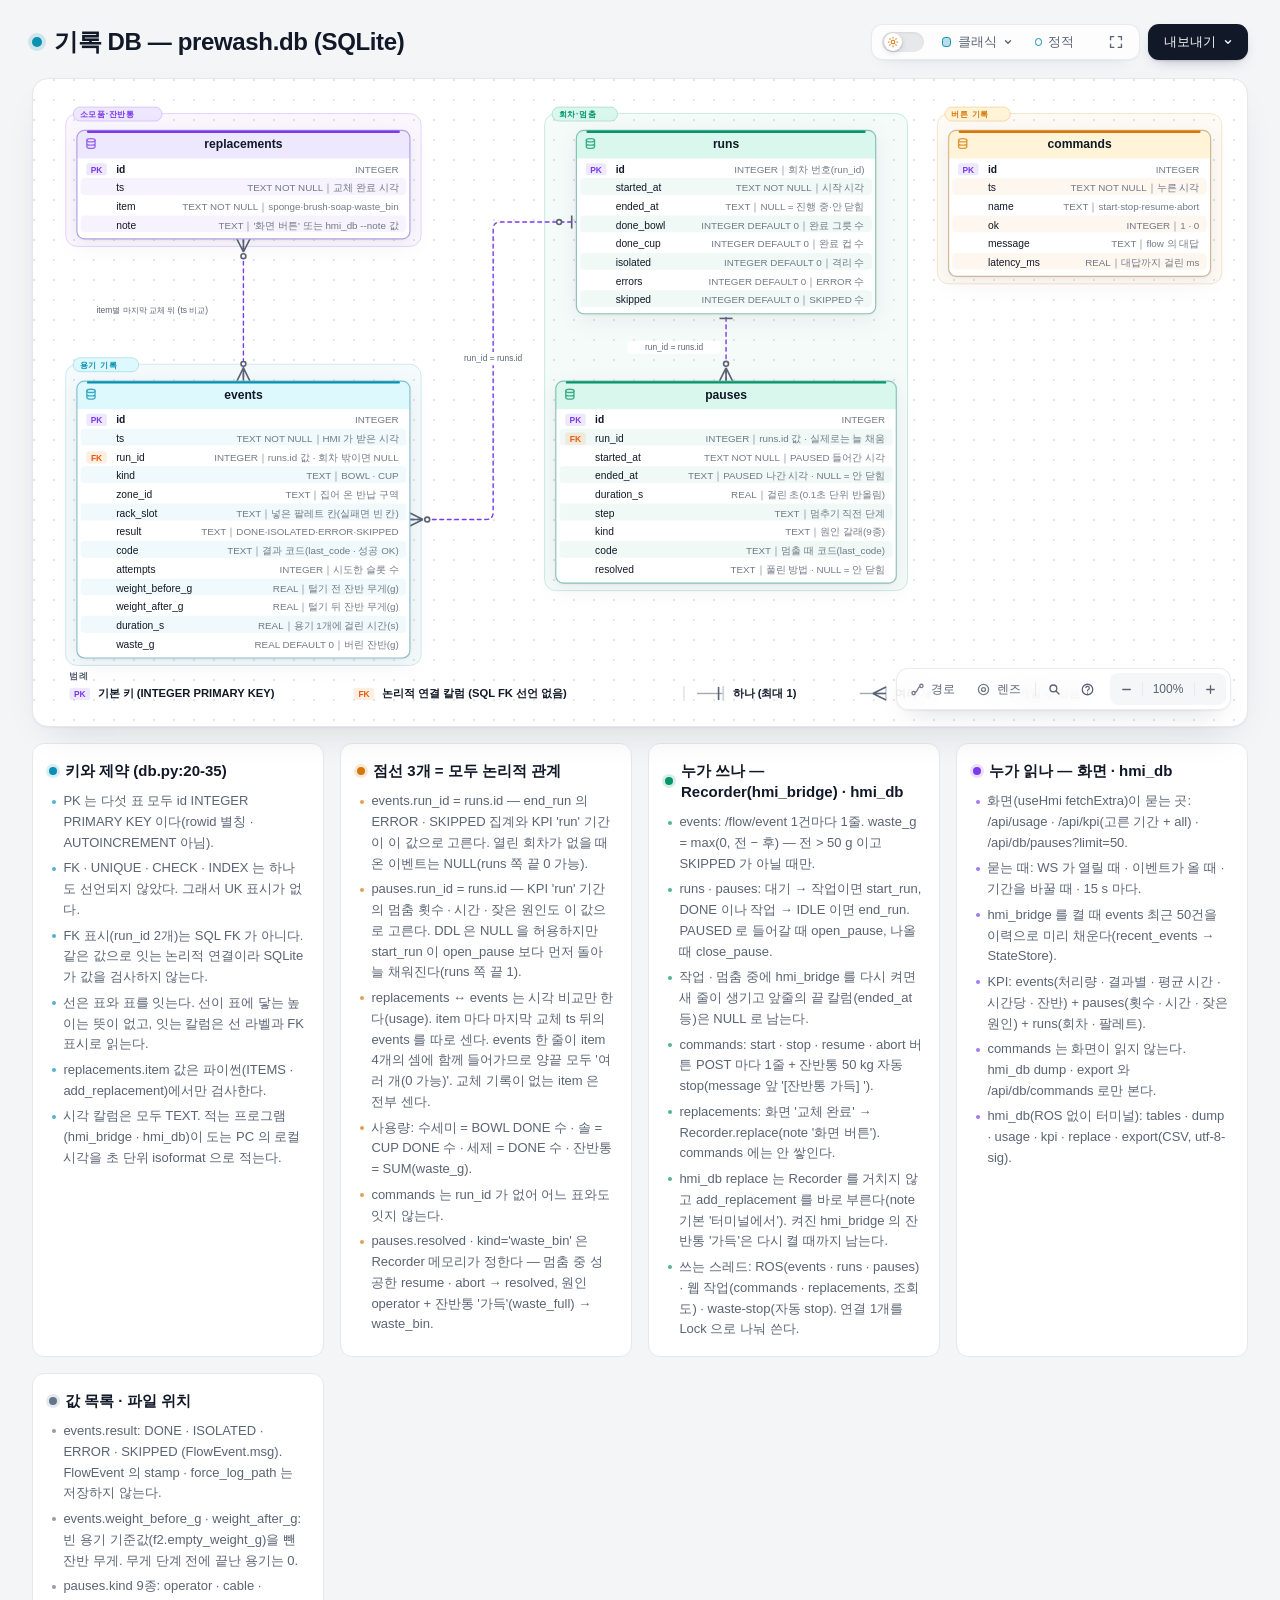
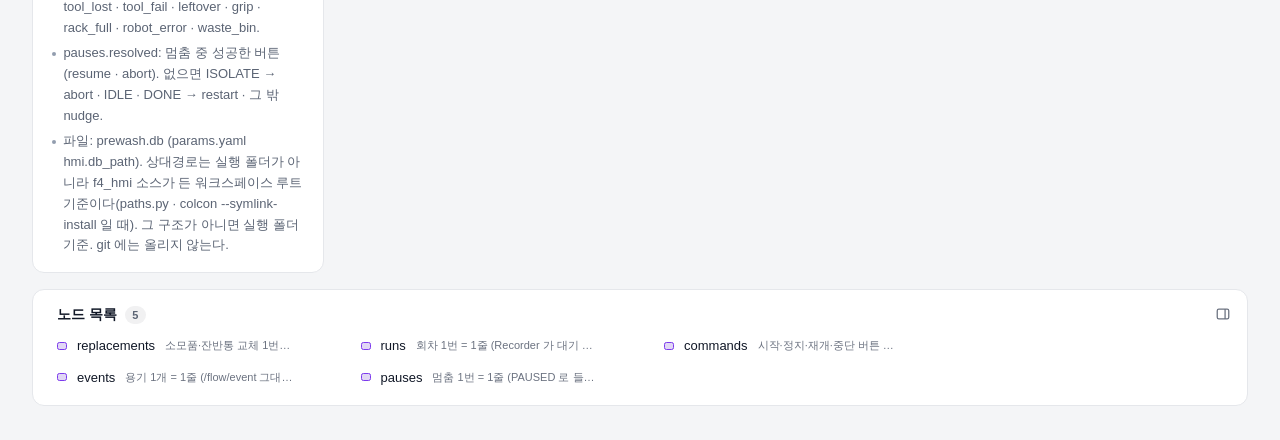
==== commit 5e5b1df3: "docs(archify): 그림 글자 줄 맞춤 — 플로우 차트 노드 폭 통일 · 한글 글꼴 하나로 - 플로우 차트: 노드 폭이 136 · 148 로 섞여, 제목이 아이콘 자리보다 " ====
--- a/docs/images/archify/db_erd.html
+++ b/docs/images/archify/db_erd.html
@@ -5040,7 +5040,7 @@
       svg [data-node-id], svg [data-edge-from], svg [data-detail], svg [data-detail-anchor], svg [data-legend-hit], svg { transition: none !important; }
     }
   </style>
-</head>
+<style id="pw-kr-font">/* PreWash 10/18: 그림 글자는 고정폭(JetBrains Mono) + 한글 대체 글꼴이 섞여 줄 높이가 들쭉날쭉해 보여서, 한 가족의 한글 글꼴로 통일한다(협동-2 와 같은 방식) */svg text, svg tspan { font-family: "Noto Sans KR", "Noto Sans CJK KR", "Malgun Gothic", "Apple SD Gothic Neo", sans-serif !important; }</style></head>
 <body>
   <!-- Toolbar: theme, live visual style, trace motion, presentation stage, and export.
        Motion appears only for trace-enabled artifacts and has no shortcut;
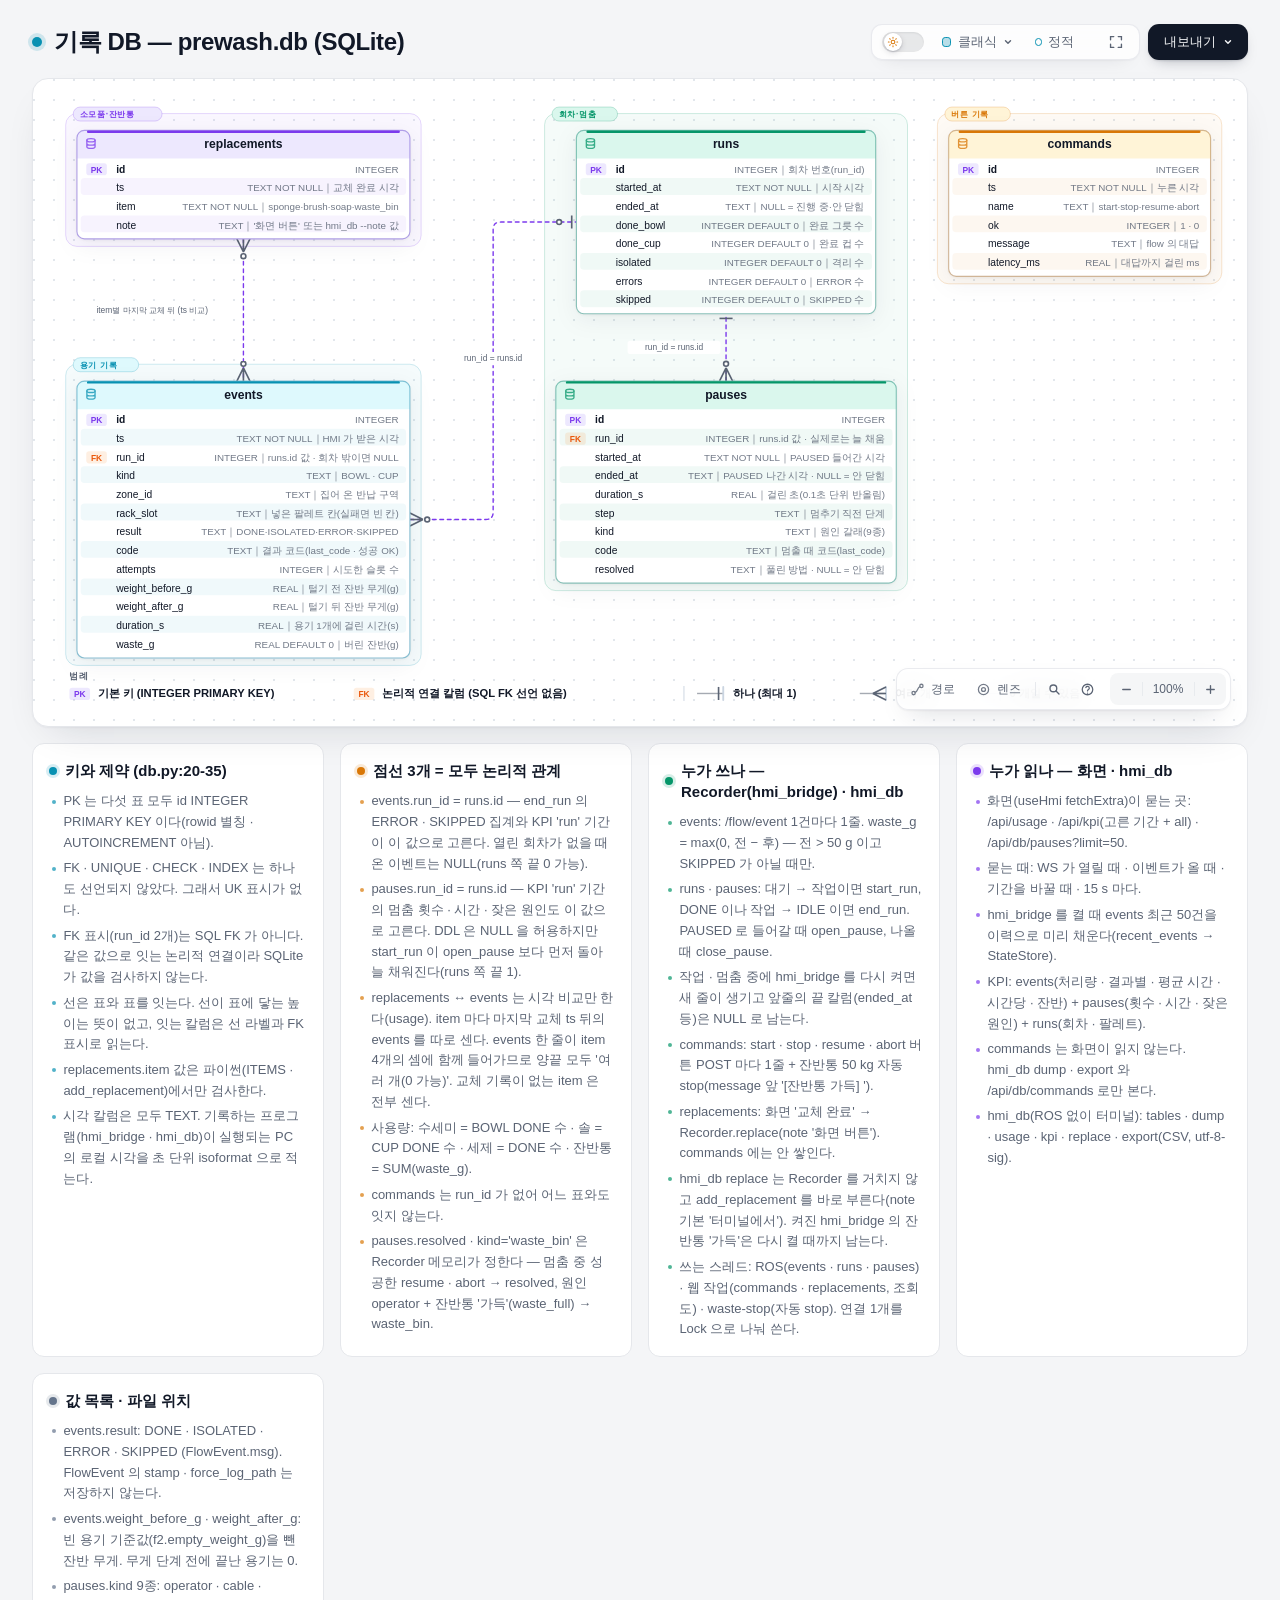
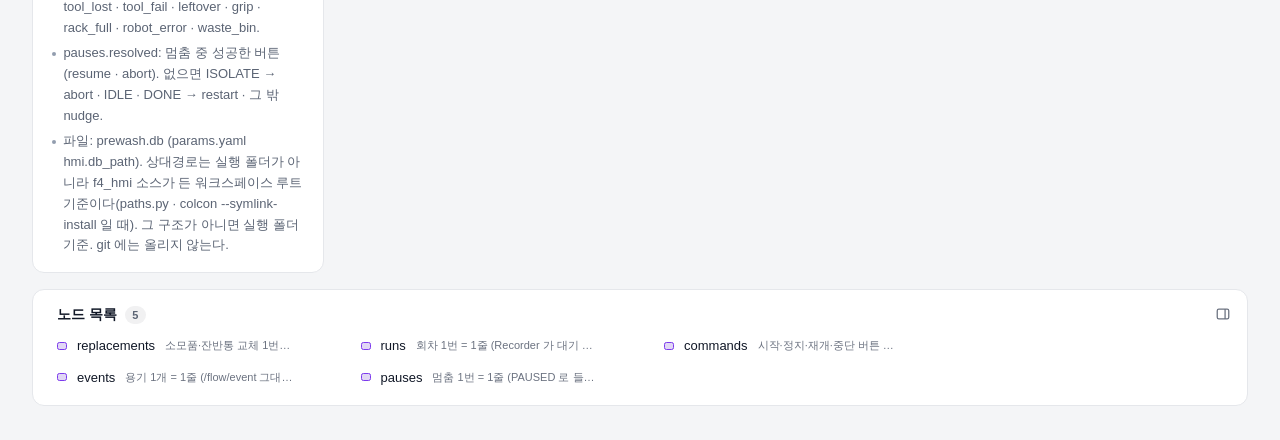
==== commit 89498656: "docs: 그림 표현 정리 — 표준 용어 · '배드' 오타 · 단계 이름 '안착' · draw.io 웹 글꼴 (#122) * docs: 그림 표현 정리 — 쉬운 말 비유를 표준 용" ====
--- a/docs/images/archify/db_erd.html
+++ b/docs/images/archify/db_erd.html
@@ -5506,8 +5506,8 @@
           </g>
         </g>
 
-        <g id="node-pauses" data-node-id="pauses" data-node-label="pauses" tabindex="0" role="button" aria-label="pauses 포커스, 멈춤 1번 = 1줄 (PAUSED 로 들어갈 때 생기고 나올 때 닫힘 · 원인 갈래 · 어떻게 풀렸나), 엔터티" aria-pressed="false" data-node-kind="database" data-node-sublabel="멈춤 1번 = 1줄 (PAUSED 로 들어갈 때 생기고 나올 때 닫힘 · 원인 갈래 · 어떻게 풀렸나)" data-node-tag="회차·멈춤" data-node-context="엔터티" class="er-hue-backend">
-          <title>pauses · 멈춤 1번 = 1줄 (PAUSED 로 들어갈 때 생기고 나올 때 닫힘 · 원인 갈래 · 어떻게 풀렸나) · 엔터티 · 회차·멈춤</title>
+        <g id="node-pauses" data-node-id="pauses" data-node-label="pauses" tabindex="0" role="button" aria-label="pauses 포커스, 멈춤 1번 = 1줄 (PAUSED 로 들어갈 때 생기고 나올 때 닫힘 · 원인 갈래 · 해제 방법), 엔터티" aria-pressed="false" data-node-kind="database" data-node-sublabel="멈춤 1번 = 1줄 (PAUSED 로 들어갈 때 생기고 나올 때 닫힘 · 원인 갈래 · 해제 방법)" data-node-tag="회차·멈춤" data-node-context="엔터티" class="er-hue-backend">
+          <title>pauses · 멈춤 1번 = 1줄 (PAUSED 로 들어갈 때 생기고 나올 때 닫힘 · 원인 갈래 · 해제 방법) · 엔터티 · 회차·멈춤</title>
           <rect x="544" y="308" width="364" height="216" rx="8" class="c-mask"/>
           <rect x="544" y="308" width="364" height="216" rx="8" class="c-database er-table" data-animate="node" style="--step:1" stroke-width="1.2"/>
           <path class="er-table-header" d="M 552 308 H 900 A 8 8 0 0 1 908 316 V 338 H 544 V 316 A 8 8 0 0 1 552 308 Z"/>
@@ -5865,7 +5865,7 @@
           <li>FK 표시(run_id 2개)는 SQL FK 가 아니다. 같은 값으로 잇는 논리적 연결이라 SQLite 가 값을 검사하지 않는다.</li>
           <li>선은 표와 표를 잇는다. 선이 표에 닿는 높이는 뜻이 없고, 잇는 칼럼은 선 라벨과 FK 표시로 읽는다.</li>
           <li>replacements.item 값은 파이썬(ITEMS · add_replacement)에서만 검사한다.</li>
-          <li>시각 칼럼은 모두 TEXT. 적는 프로그램(hmi_bridge · hmi_db)이 도는 PC 의 로컬 시각을 초 단위 isoformat 으로 적는다.</li>
+          <li>시각 칼럼은 모두 TEXT. 기록하는 프로그램(hmi_bridge · hmi_db)이 실행되는 PC 의 로컬 시각을 초 단위 isoformat 으로 적는다.</li>
         </ul>
       </div>
 
